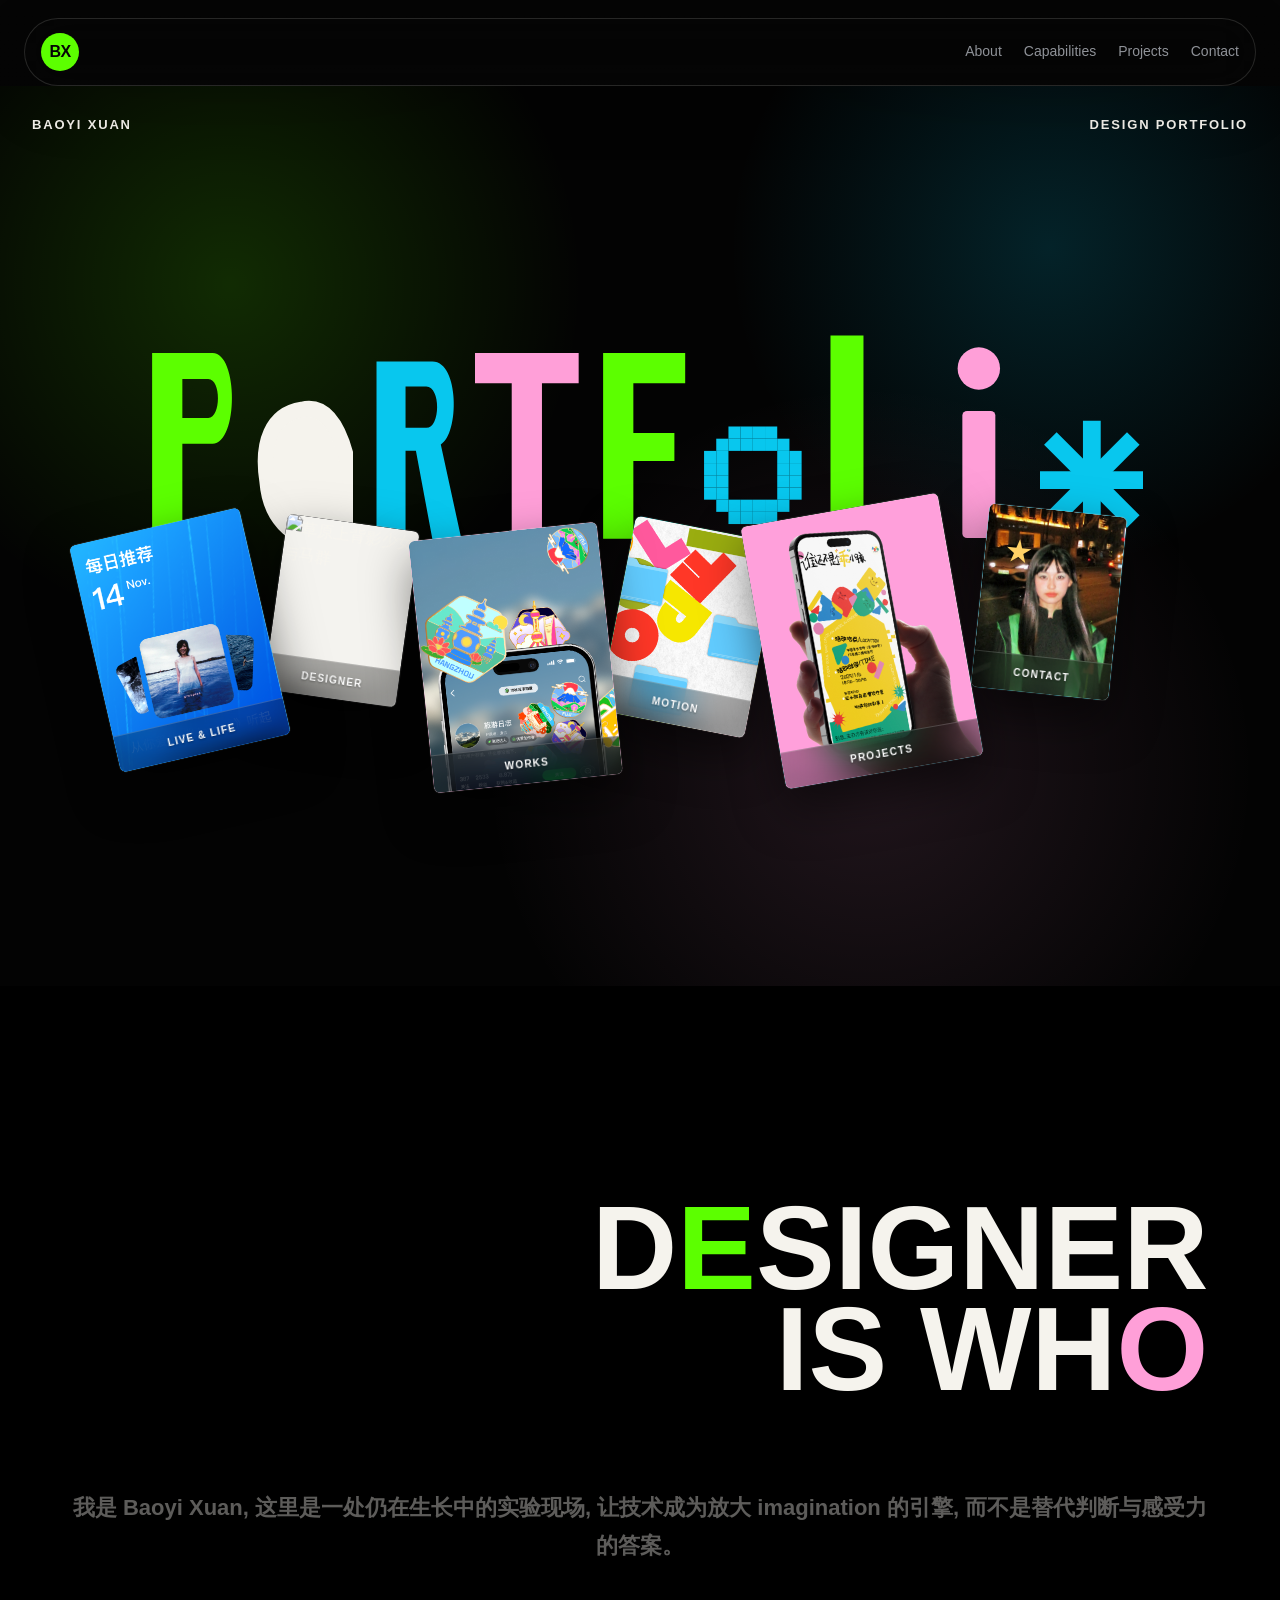
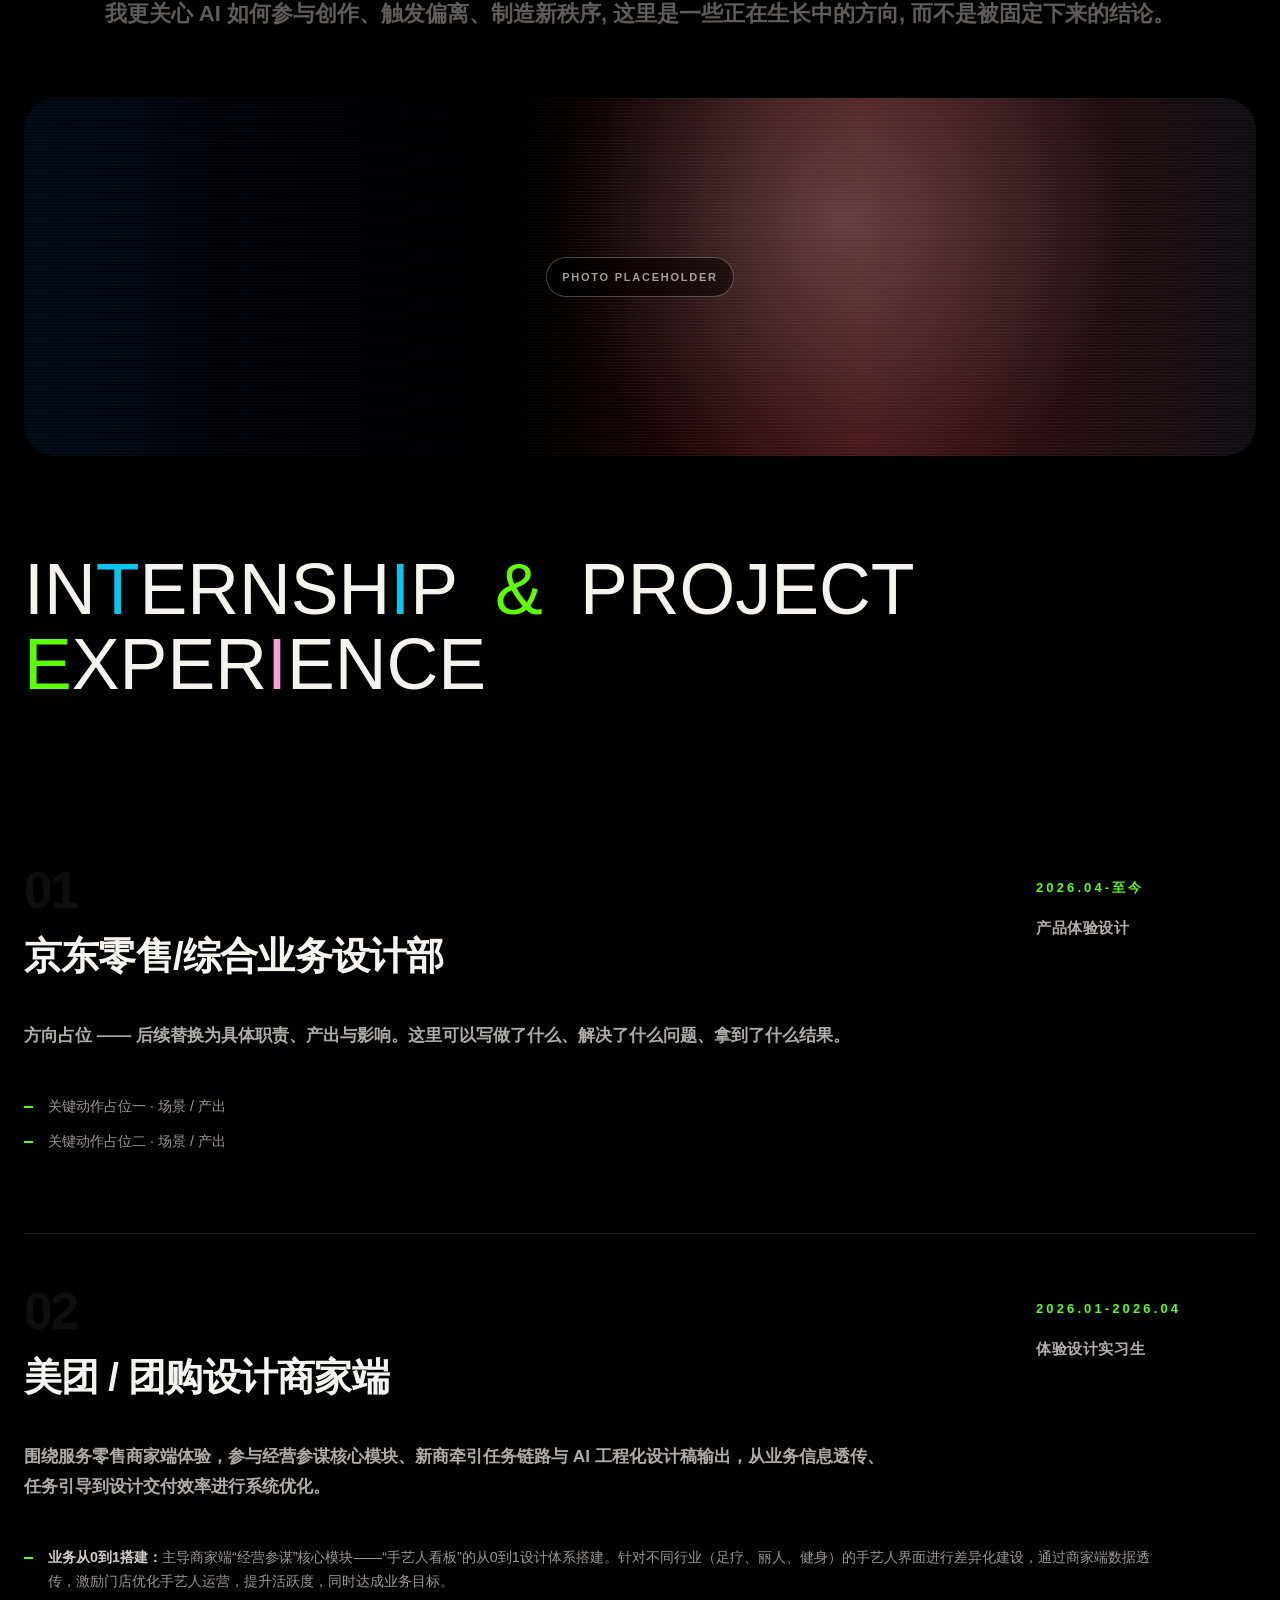
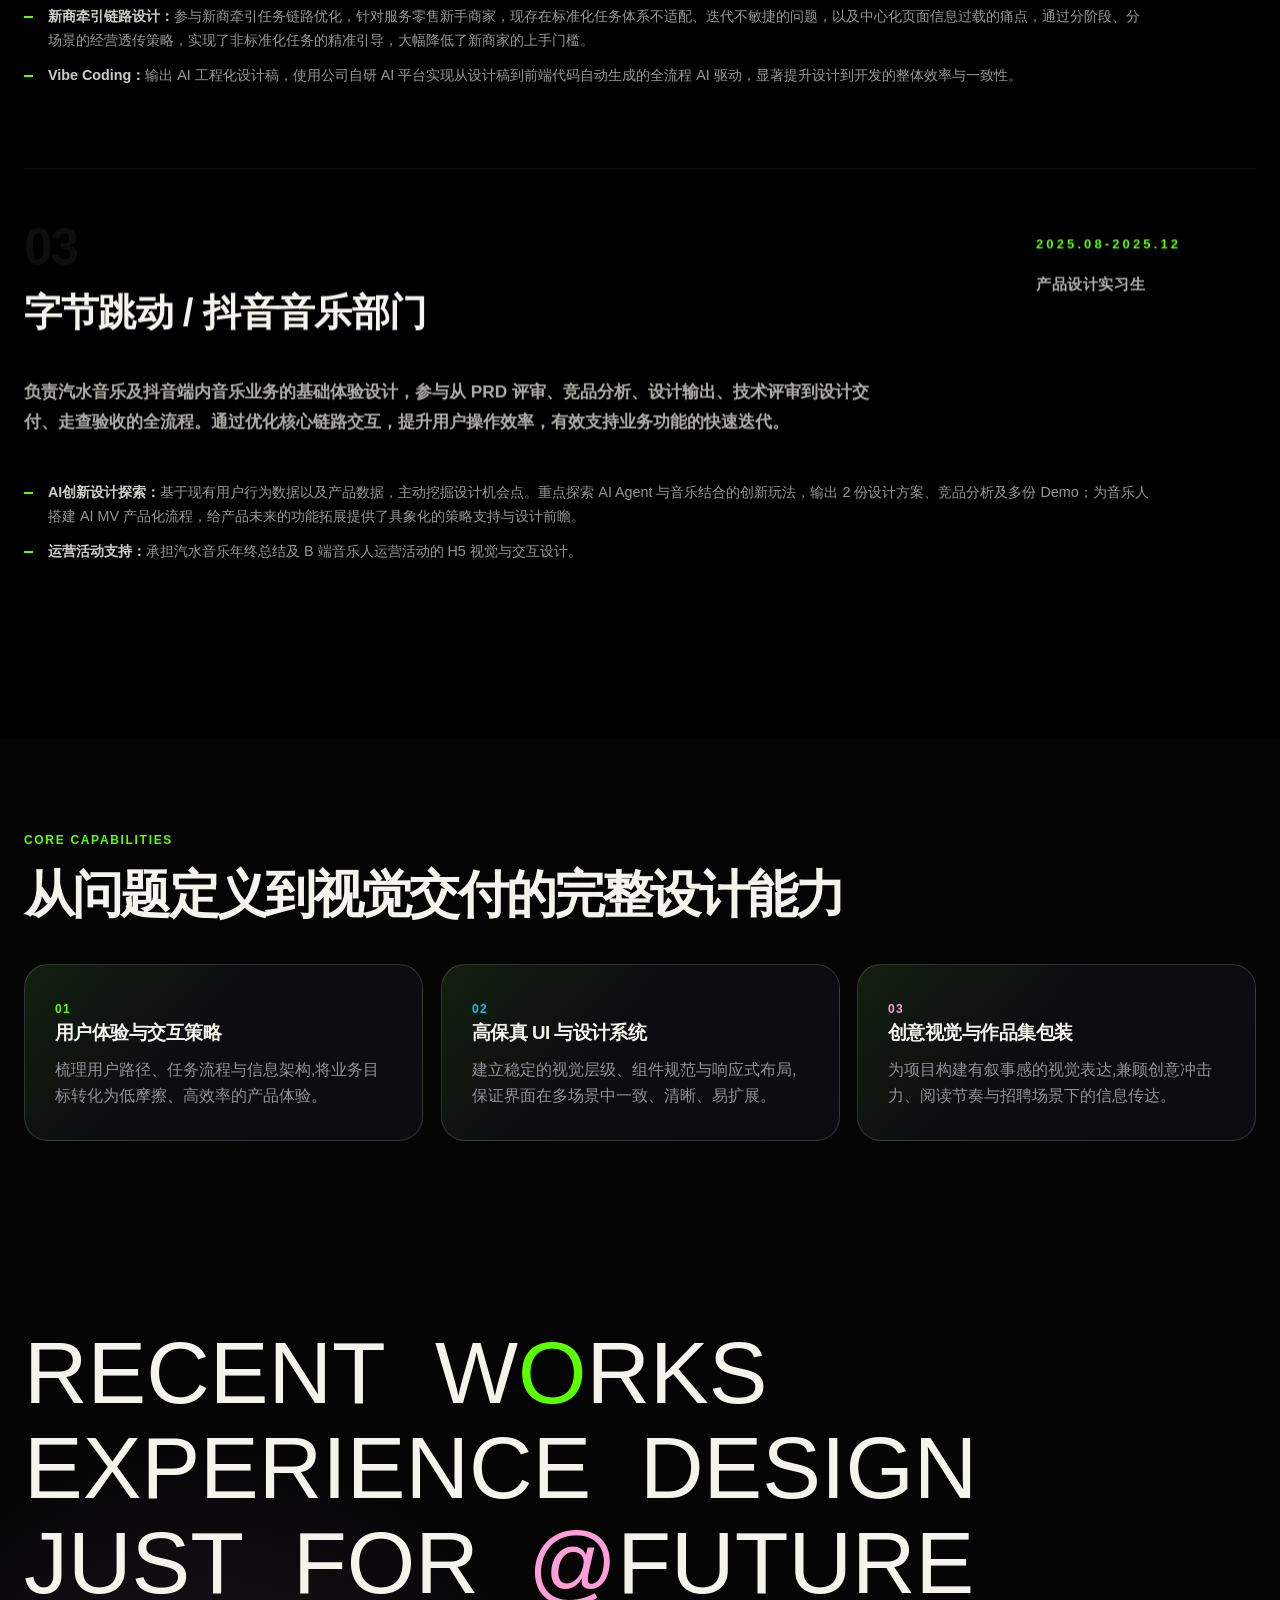
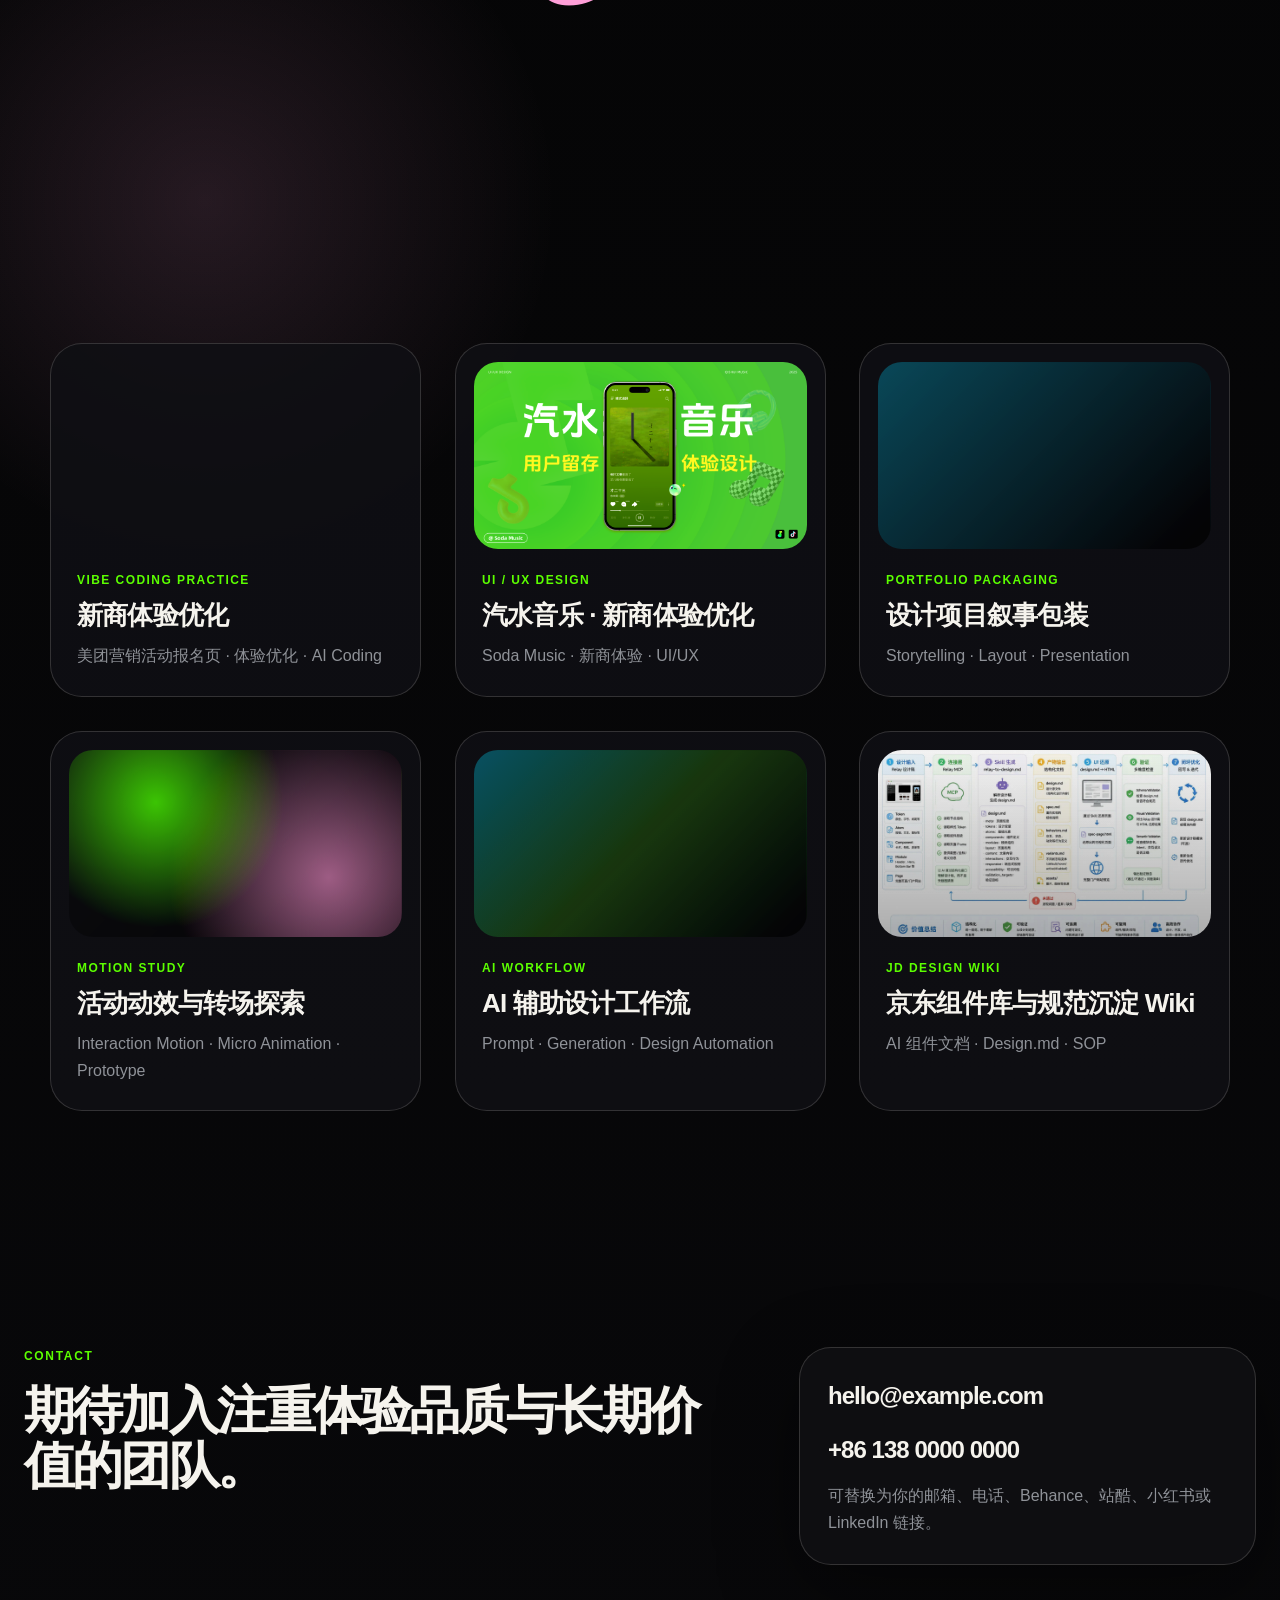
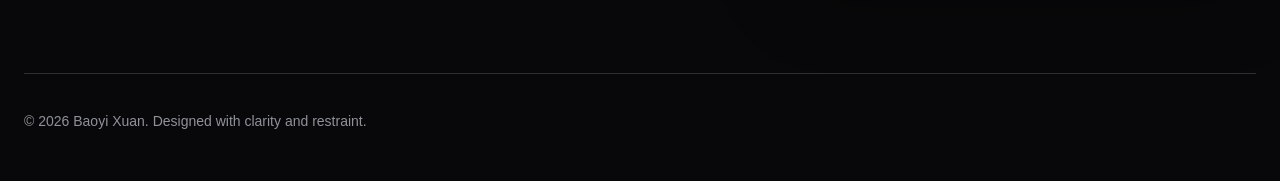
==== index.html @ bef598ca "first commit" ====
<!DOCTYPE html>
<html lang="zh-CN">
<head>
  <meta charset="UTF-8" />
  <meta name="viewport" content="width=device-width, initial-scale=1.0" />
  <meta name="description" content="UIUX 体验设计师个人作品集网站,展示个人介绍、核心能力、精选项目、设计流程与联系方式。" />
  <title>UIUX Experience Designer Portfolio</title>
  <link rel="preconnect" href="https://fonts.alicdn.com" />
  <link rel="stylesheet" href="styles.css" />
</head>
<body>
  <header class="site-header">
    <a class="brand" href="index.html" aria-label="返回首页">
      <span class="brand-mark">BX</span>
    </a>
    <nav class="site-nav" aria-label="主导航">
      <a href="#about">About</a>
      <a href="#capabilities">Capabilities</a>
      <a href="#projects">Projects</a>
      <a href="#contact">Contact</a>
    </nav>
  </header>

  <main>
    <section class="cover" aria-label="作品集封面">
      <div class="cover-inner">
        <div class="cover-top">
          <p class="cover-corner">BAOYI XUAN</p>
          <p class="cover-corner">DESIGN PORTFOLIO</p>
        </div>

        <h1 class="cover-title" aria-label="Portfolio">
          <span class="letter" style="--d:0.05s">
            <span class="letter-inner">
              <svg viewBox="0 0 96 200" class="letter-svg" aria-hidden="true">
                <path fill-rule="evenodd" fill="#171717"
                      d="M14,14 H70 C94,14 94,98 70,98 H42 V186 H14 Z M42,38 V74 H66 C78,74 78,38 66,38 Z"/>
              </svg>
            </span>
          </span>

          <span class="letter letter-hand" style="--d:0.14s">
            <span class="letter-inner">
              <svg viewBox="0 0 132 200" class="letter-svg" aria-hidden="true">
                <path d="M66,16 C28,22 14,58 22,108 C26,158 62,190 100,178 C132,168 132,116 122,74 C110,30 92,10 66,16 Z"
                      stroke="#171717" stroke-width="20" fill="none"
                      stroke-linejoin="round" stroke-linecap="round"/>
              </svg>
            </span>
          </span>

          <span class="letter" style="--d:0.23s">
            <span class="letter-inner">
              <svg viewBox="0 0 100 200" class="letter-svg" aria-hidden="true">
                <path fill-rule="evenodd" fill="#171717"
                      d="M14,14 H68 C94,14 94,84 76,94 L96,186 H68 L52,100 H42 V186 H14 Z M42,38 V78 H62 C76,78 76,38 62,38 Z"/>
              </svg>
            </span>
          </span>

          <span class="letter" style="--d:0.32s">
            <span class="letter-inner">
              <svg viewBox="0 0 96 200" class="letter-svg" aria-hidden="true">
                <path fill="#171717" d="M0,14 H96 V42 H62 V186 H34 V42 H0 Z"/>
              </svg>
            </span>
          </span>

          <span class="letter" style="--d:0.41s">
            <span class="letter-inner">
              <svg viewBox="0 0 96 200" class="letter-svg" aria-hidden="true">
                <path fill="#171717"
                      d="M14,14 H90 V42 H42 V88 H80 V114 H42 V186 H14 Z"/>
              </svg>
            </span>
          </span>

          <span class="letter letter-pixel" style="--d:0.5s">
            <span class="letter-inner">
              <svg viewBox="-4 -4 136 208" class="letter-svg" aria-hidden="true">
                <g fill="#171717">
                  <rect x="32" y="36"  width="16" height="16"/><rect x="48" y="36"  width="16" height="16"/><rect x="64" y="36"  width="16" height="16"/><rect x="80" y="36"  width="16" height="16"/>
                  <rect x="16" y="52"  width="16" height="16"/><rect x="32" y="52"  width="16" height="16"/><rect x="48" y="52"  width="16" height="16"/><rect x="64" y="52"  width="16" height="16"/><rect x="80" y="52"  width="16" height="16"/><rect x="96" y="52"  width="16" height="16"/>
                  <rect x="0"  y="68"  width="16" height="16"/><rect x="16" y="68"  width="16" height="16"/><rect x="96" y="68"  width="16" height="16"/><rect x="112" y="68"  width="16" height="16"/>
                  <rect x="0"  y="84"  width="16" height="16"/><rect x="16" y="84"  width="16" height="16"/><rect x="96" y="84"  width="16" height="16"/><rect x="112" y="84"  width="16" height="16"/>
                  <rect x="0"  y="100" width="16" height="16"/><rect x="16" y="100" width="16" height="16"/><rect x="96" y="100" width="16" height="16"/><rect x="112" y="100" width="16" height="16"/>
                  <rect x="0"  y="116" width="16" height="16"/><rect x="16" y="116" width="16" height="16"/><rect x="96" y="116" width="16" height="16"/><rect x="112" y="116" width="16" height="16"/>
                  <rect x="16" y="132" width="16" height="16"/><rect x="32" y="132" width="16" height="16"/><rect x="48" y="132" width="16" height="16"/><rect x="64" y="132" width="16" height="16"/><rect x="80" y="132" width="16" height="16"/><rect x="96" y="132" width="16" height="16"/>
                  <rect x="32" y="148" width="16" height="16"/><rect x="48" y="148" width="16" height="16"/><rect x="64" y="148" width="16" height="16"/><rect x="80" y="148" width="16" height="16"/>
                </g>
              </svg>
            </span>
          </span>

          <span class="letter" style="--d:0.59s">
            <span class="letter-inner">
              <svg viewBox="0 0 88 200" class="letter-svg" aria-hidden="true">
                <path fill="#171717" d="M14,14 H42 V158 H88 V186 H14 Z"/>
              </svg>
            </span>
          </span>

          <span class="letter letter-i" style="--d:0.68s">
            <span class="letter-inner">
              <svg viewBox="0 0 88 200" class="letter-svg" aria-hidden="true">
                <g fill="#171717">
                  <circle cx="44" cy="42" r="18"/>
                  <rect x="30" y="78" width="28" height="108" rx="4"/>
                </g>
              </svg>
            </span>
          </span>

          <span class="letter letter-star" style="--d:0.77s">
            <span class="letter-inner">
              <svg viewBox="0 0 140 200" class="letter-svg" aria-hidden="true">
                <g stroke="#171717" stroke-width="24" stroke-linecap="butt" class="star-arms">
                  <line x1="70" y1="20" x2="70" y2="180"/>
                  <line x1="0"  y1="100" x2="140" y2="100"/>
                  <line x1="14" y1="44"  x2="126" y2="156"/>
                  <line x1="14" y1="156" x2="126" y2="44"/>
                </g>
              </svg>
            </span>
          </span>
        </h1>

        <div class="cover-cards" aria-label="项目预览,点击进入项目详情">
          <a class="cc cc-1" href="#" aria-label="项目 01 · 智能工作台体验重构">
            <div class="cc-art cc-art-image">
              <img src="assets/cover-cards/poster-havana-blue.png" alt="Havana 每日推荐海报 蓝底 groupies">
            </div>
            <span class="cc-caption">Live &amp; Life</span>
          </a>

          <a class="cc cc-2" href="#about" aria-label="跳转到设计师简介">
            <div class="cc-art cc-art-image">
              <img src="assets/cover-cards/brand-grassland.png" alt="草原上背影少女与马群">
            </div>
            <span class="cc-caption">Designer</span>
          </a>

          <a class="cc cc-3" href="#projects" aria-label="跳转到最近项目">
            <div class="cc-art cc-art-image">
              <img src="assets/cover-cards/editorial-travel.png" alt="旅游日志城市勋章合集">
            </div>
            <span class="cc-caption">Works</span>
          </a>

          <a class="cc cc-4" href="#" aria-label="项目 04 · 动态设计">
            <div class="cc-art cc-art-image">
              <img src="assets/cover-cards/motion-folders-new.png" alt="彩色字母与蓝色文件夹拼贴">
            </div>
            <span class="cc-caption">Motion</span>
          </a>

          <a class="cc cc-5" href="#projects" aria-label="跳转到最近项目">
            <div class="cc-art cc-art-image">
              <img src="assets/cover-cards/adhd-phone-blue.png" alt="蓝底手持手机 ADHD 活动海报">
            </div>
            <span class="cc-caption">Projects</span>
          </a>

          <a class="cc cc-6" href="#contact" aria-label="跳转到联系方式">
            <div class="cc-art cc-art-image">
              <img src="assets/cover-cards/designer.png" alt="Designer 插画">
              <span class="cc-star" aria-hidden="true">★</span>
            </div>
            <span class="cc-caption">Contact</span>
          </a>
        </div>

        <a class="cover-scroll" href="#about" aria-label="向下浏览">
          <span>SCROLL</span>
          <span class="cover-scroll-line" aria-hidden="true"></span>
        </a>
      </div>
    </section>

    <section class="about-words" id="about" aria-label="自我介绍">
      <div class="about-words-inner">
        <h1 class="about-wordmark" aria-label="Designer Words">
          <span class="word">D<span class="accent-letter accent-green">E</span>SIGNER</span>
          <span class="word">IS WH<span class="accent-letter accent-pink">O</span></span>
        </h1>
        <div class="about-intro">
          <p>我是 Baoyi Xuan, 这里是一处仍在生长中的实验现场, 让技术成为放大 imagination 的引擎, 而不是替代判断与感受力的答案。</p>
          <p>我更关心 AI 如何参与创作、触发偏离、制造新秩序, 这里是一些正在生长中的方向, 而不是被固定下来的结论。</p>
        </div>
      </div>

      <!-- 图片:从底部大画面 sticky 上移到画面顶部窄条,揭示下方经历 -->
      <div class="about-hero-wrap">
        <div class="about-hero-sticky">
          <div class="about-photo-placeholder" role="img" aria-label="底部个人图片占位,后续可替换为自己的图片">
            <span>PHOTO PLACEHOLDER</span>
          </div>
        </div>

        <div class="about-experience">
          <header class="about-experience-heading">
            <h2 aria-label="Internship and project experience">
              <span class="line">
                <span class="word">IN<span class="accent-blue">T</span>ERNSH<span class="accent-blue">I</span>P</span>
                <span class="word accent-green">&amp;</span>
                <span class="word">PROJECT</span>
              </span>
              <span class="line">
                <span class="word"><span class="accent-green">E</span>XPER<span class="accent-pink">I</span>ENCE</span>
              </span>
            </h2>
          </header>

          <ol class="about-timeline">
            <li class="tl-item" style="--i:0">
              <div class="tl-index" aria-hidden="true">01</div>
              <div class="tl-meta">
                <span class="tl-time">2026.04-至今</span>
                <span class="tl-role">产品体验设计</span>
              </div>
              <h3 class="tl-org">京东零售/综合业务设计部</h3>
              <p class="tl-body">方向占位 —— 后续替换为具体职责、产出与影响。这里可以写做了什么、解决了什么问题、拿到了什么结果。</p>
              <ul class="tl-highlights">
                <li>关键动作占位一 · 场景 / 产出</li>
                <li>关键动作占位二 · 场景 / 产出</li>
              </ul>
            </li>
            <li class="tl-item" style="--i:1">
              <div class="tl-index" aria-hidden="true">02</div>
              <div class="tl-meta">
                <span class="tl-time">2026.01-2026.04</span>
                <span class="tl-role">体验设计实习生</span>
              </div>
              <h3 class="tl-org">美团 / 团购设计商家端</h3>
              <p class="tl-body">围绕服务零售商家端体验，参与经营参谋核心模块、新商牵引任务链路与 AI 工程化设计稿输出，从业务信息透传、任务引导到设计交付效率进行系统优化。</p>
              <ul class="tl-highlights">
                <li><strong>业务从0到1搭建：</strong><span>主导商家端“经营参谋”核心模块——“手艺人看板”的从0到1设计体系搭建。针对不同行业（足疗、丽人、健身）的手艺人界面进行差异化建设，通过商家端数据透传，激励门店优化手艺人运营，提升活跃度，同时达成业务目标。</span></li>
                <li><strong>新商牵引链路设计：</strong><span>参与新商牵引任务链路优化，针对服务零售新手商家，现存在标准化任务体系不适配、迭代不敏捷的问题，以及中心化页面信息过载的痛点，通过分阶段、分场景的经营透传策略，实现了非标准化任务的精准引导，大幅降低了新商家的上手门槛。</span></li>
                <li><strong>Vibe Coding：</strong><span>输出 AI 工程化设计稿，使用公司自研 AI 平台实现从设计稿到前端代码自动生成的全流程 AI 驱动，显著提升设计到开发的整体效率与一致性。</span></li>
              </ul>
            </li>
            <li class="tl-item" style="--i:2">
              <div class="tl-index" aria-hidden="true">03</div>
              <div class="tl-meta">
                <span class="tl-time">2025.08-2025.12</span>
                <span class="tl-role">产品设计实习生</span>
              </div>
              <h3 class="tl-org">字节跳动 / 抖音音乐部门</h3>
              <p class="tl-body">负责汽水音乐及抖音端内音乐业务的基础体验设计，参与从 PRD 评审、竞品分析、设计输出、技术评审到设计交付、走查验收的全流程。通过优化核心链路交互，提升用户操作效率，有效支持业务功能的快速迭代。</p>
              <ul class="tl-highlights">
                <li><strong>AI创新设计探索：</strong><span>基于现有用户行为数据以及产品数据，主动挖掘设计机会点。重点探索 AI Agent 与音乐结合的创新玩法，输出 2 份设计方案、竞品分析及多份 Demo；为音乐人搭建 AI MV 产品化流程，给产品未来的功能拓展提供了具象化的策略支持与设计前瞻。</span></li>
                <li><strong>运营活动支持：</strong><span>承担汽水音乐年终总结及 B 端音乐人运营活动的 H5 视觉与交互设计。</span></li>
              </ul>
            </li>
          </ol>
        </div>
      </div>
    </section>

    <section class="section" id="capabilities">
      <div class="section-heading">
        <p class="eyebrow">Core Capabilities</p>
        <h2>从问题定义到视觉交付的完整设计能力</h2>
      </div>
      <div class="capability-grid">
        <article class="capability-card">
          <span>01</span>
          <h3>用户体验与交互策略</h3>
          <p>梳理用户路径、任务流程与信息架构,将业务目标转化为低摩擦、高效率的产品体验。</p>
        </article>
        <article class="capability-card">
          <span>02</span>
          <h3>高保真 UI 与设计系统</h3>
          <p>建立稳定的视觉层级、组件规范与响应式布局,保证界面在多场景中一致、清晰、易扩展。</p>
        </article>
        <article class="capability-card">
          <span>03</span>
          <h3>创意视觉与作品集包装</h3>
          <p>为项目构建有叙事感的视觉表达,兼顾创意冲击力、阅读节奏与招聘场景下的信息传达。</p>
        </article>
      </div>
    </section>

    <section class="section" id="projects">
      <div class="works-heading">
        <h2 aria-label="Recent works experience design just for future">
          <span class="line">
            <span class="word">RECENT</span>
            <span class="word">W<span class="accent-green">O</span>RKS</span>
          </span>
          <span class="line">
            <span class="word">EXPERIENCE</span>
            <span class="word">DESIGN</span>
          </span>
          <span class="line">
            <span class="word">JUST</span>
            <span class="word">FOR</span>
            <span class="word"><span class="accent-pink">@</span>FUTURE</span>
          </span>
        </h2>
      </div>
      <div class="project-gallery">
        <div class="project-grid" aria-label="Recent works gallery">
        <a class="project-card" id="work-meituan" href="project.html" style="--i:0">
          <div class="project-visual visual-meituan" aria-label="美团团购商家端实习产出封面"></div>
          <div class="project-info">
            <p>Vibe Coding Practice</p>
            <h3>新商体验优化</h3>
            <span>美团营销活动报名页 · 体验优化 · AI Coding</span>
          </div>
        </a>
        <a class="project-card" id="work-qishui" href="project-qishui.html" style="--i:1">
          <div class="project-visual visual-qishui" aria-label="汽水音乐 新商体验优化封面"></div>
          <div class="project-info">
            <p>UI / UX Design</p>
            <h3>汽水音乐 · 新商体验优化</h3>
            <span>Soda Music · 新商体验 · UI/UX</span>
          </div>
        </a>
        <a class="project-card" id="work-packaging" href="project.html" style="--i:2">
          <div class="project-visual visual-packaging"></div>
          <div class="project-info">
            <p>Portfolio Packaging</p>
            <h3>设计项目叙事包装</h3>
            <span>Storytelling · Layout · Presentation</span>
          </div>
        </a>
        <a class="project-card" id="work-motion" href="project.html" style="--i:3">
          <div class="project-visual visual-motion"></div>
          <div class="project-info">
            <p>Motion Study</p>
            <h3>活动动效与转场探索</h3>
            <span>Interaction Motion · Micro Animation · Prototype</span>
          </div>
        </a>
        <a class="project-card" id="work-ai" href="project.html" style="--i:4">
          <div class="project-visual visual-ai"></div>
          <div class="project-info">
            <p>AI Workflow</p>
            <h3>AI 辅助设计工作流</h3>
            <span>Prompt · Generation · Design Automation</span>
          </div>
        </a>
        <a class="project-card" id="work-system" href="project-jd-wiki.html" style="--i:5">
          <div class="project-visual visual-system"></div>
          <div class="project-info">
            <p>JD Design Wiki</p>
            <h3>京东组件库与规范沉淀 Wiki</h3>
            <span>AI 组件文档 · Design.md · SOP</span>
          </div>
        </a>
        </div>
      </div>
    </section>

    <section class="contact section-grid" id="contact">
      <div>
        <p class="eyebrow">Contact</p>
        <h2>期待加入注重体验品质与长期价值的团队。</h2>
      </div>
      <div class="contact-card">
        <a href="mailto:hello@example.com">hello@example.com</a>
        <a href="tel:+8613800000000">+86 138 0000 0000</a>
        <p>可替换为你的邮箱、电话、Behance、站酷、小红书或 LinkedIn 链接。</p>
      </div>
    </section>
  </main>

  <footer class="site-footer">
    <p>© 2026 Baoyi Xuan. Designed with clarity and restraint.</p>
  </footer>

  <script>
    (() => {
      if (window.matchMedia('(prefers-reduced-motion: reduce)').matches) return;

      const targets = document.querySelectorAll(
        '#about, #capabilities, #projects, #contact, .about-wordmark, .about-intro, .about-photo-placeholder, .about-experience-heading, .about-timeline li, .works-heading, .capability-card, .project-card, .contact-card, .section-heading'
      );
      targets.forEach((el, i) => {
        el.classList.add('reveal');
        // stagger siblings inside a group
        if (el.classList.contains('capability-card') || el.classList.contains('project-card')) {
          el.style.setProperty('--reveal-delay', `${(Number(el.style.getPropertyValue('--i')) || i % 3) * 90}ms`);
        }
      });

      const io = new IntersectionObserver((entries) => {
        entries.forEach((entry) => {
          if (entry.isIntersecting) {
            entry.target.classList.add('in-view');
            entry.target.classList.remove('out-view');
          } else {
            entry.target.classList.remove('in-view');
            // only apply "out" when scrolled past the top edge (leaving upward)
            if (entry.boundingClientRect.top < 0) {
              entry.target.classList.add('out-view');
            } else {
              entry.target.classList.remove('out-view');
            }
          }
        });
      }, { threshold: 0.12, rootMargin: '0px 0px -8% 0px' });

      targets.forEach((el) => io.observe(el));
    })();
  </script>
</body>
</html>
---- styles.css ----
@font-face {
  font-family: "Alibaba PuHuiTi";
  src: local("Alibaba PuHuiTi"), local("AlibabaPuHuiTi"), local("Alibaba PuHuiTi 3.0");
  font-display: swap;
}

:root {
  --bg: #030303;
  --surface: #101014;
  --surface-soft: #18191d;
  --ink: #f5f3ed;
  --muted: #8f9298;
  --line: rgba(245, 243, 237, 0.16);
  --accent: #5cff00;
  --accent-blue: #08c7ee;
  --accent-pink: #ff9fd8;
  --accent-soft: rgba(92, 255, 0, 0.16);
  --radius-xl: 32px;
  --radius-lg: 24px;
  --radius-md: 18px;
  --shadow: 0 24px 80px rgba(0, 0, 0, 0.42);
  --max: 1350px;
}

* { box-sizing: border-box; }

html { scroll-behavior: smooth; }

body {
  margin: 0;
  font-family: "Alibaba PuHuiTi", "Alibaba PuHuiTi 3.0", "PingFang SC", "Microsoft YaHei", Arial, sans-serif;
  color: var(--ink);
  background:
    radial-gradient(circle at 10% 10%, rgba(92, 255, 0, 0.18), transparent 24rem),
    radial-gradient(circle at 92% 28%, rgba(8, 199, 238, 0.18), transparent 22rem),
    radial-gradient(circle at 16% 76%, rgba(255, 159, 216, 0.13), transparent 22rem),
    linear-gradient(180deg, #050505 0%, var(--bg) 48%, #08080a 100%);
  line-height: 1.65;
}

body::selection { color: #050505; background: var(--accent); }

body.project-meituan {
  --accent: #ffcc00;
  --accent-soft: rgba(255, 204, 0, 0.18);
  background:
    radial-gradient(circle at 10% 10%, rgba(255, 204, 0, 0.18), transparent 24rem),
    radial-gradient(circle at 92% 28%, rgba(8, 199, 238, 0.18), transparent 22rem),
    radial-gradient(circle at 16% 76%, rgba(255, 159, 216, 0.13), transparent 22rem),
    linear-gradient(180deg, #050505 0%, var(--bg) 48%, #08080a 100%);
}

body.project-meituan .brand-mark {
  background: #ffcc00;
  color: #111;
}

body.project-meituan .site-nav a:hover,
body.project-meituan .eyebrow,
body.project-meituan .project-info p {
  color: #ffcc00;
}

body.project-meituan .button.primary {
  background: #ffcc00;
  color: #111;
  box-shadow: 0 16px 36px rgba(255, 204, 0, 0.18);
}

body.project-meituan .placeholder-image::after {
  border-color: rgba(255, 204, 0, 0.34);
}

body.project-meituan .placeholder-image span {
  background: #ffcc00;
  color: #111;
}

body.project-qishui {
  --accent: #1ed760;
  --accent-soft: rgba(30, 215, 96, 0.18);
  background:
    radial-gradient(circle at 12% 12%, rgba(30, 215, 96, 0.24), transparent 26rem),
    radial-gradient(circle at 88% 22%, rgba(92, 255, 0, 0.14), transparent 22rem),
    radial-gradient(circle at 20% 78%, rgba(8, 199, 238, 0.1), transparent 22rem),
    linear-gradient(180deg, #050505 0%, #06110a 48%, #050805 100%);
}

body.project-qishui .brand-mark {
  background: #1ed760;
  color: #06110a;
}

body.project-qishui .site-nav a:hover,
body.project-qishui .eyebrow,
body.project-qishui .project-info p {
  color: #1ed760;
}

body.project-qishui .button.primary {
  background: #1ed760;
  color: #06110a;
  box-shadow: 0 16px 36px rgba(30, 215, 96, 0.28);
}

body.project-qishui .placeholder-image::after {
  border-color: rgba(30, 215, 96, 0.34);
}

body.project-qishui .placeholder-image span {
  background: #1ed760;
  color: #06110a;
}

a { color: inherit; text-decoration: none; }

.site-header {
  position: sticky;
  top: 0;
  z-index: 10;
  width: min(var(--max), calc(100% - 48px));
  margin: 18px auto 0;
  padding: 14px 16px;
  display: flex;
  align-items: center;
  justify-content: space-between;
  gap: 24px;
  flex-wrap: nowrap;
  border: 1px solid rgba(245, 243, 237, 0.14);
  border-radius: 999px;
  background: rgba(9, 9, 10, 0.18);
  backdrop-filter: blur(24px) saturate(1.28);
  -webkit-backdrop-filter: blur(24px) saturate(1.28);
  box-shadow: 0 18px 58px rgba(0, 0, 0, 0.18);
}

.brand, .site-nav, .hero-actions, .section-heading.split, .next-project { display: flex; align-items: center; }

.brand { gap: 12px; flex: 0 0 auto; font-weight: 700; }

.brand-mark {
  width: 38px;
  height: 38px;
  display: grid;
  place-items: center;
  color: #050505;
  border-radius: 50%;
  background: var(--accent);
  letter-spacing: -0.04em;
}

.site-nav {
  min-width: 0;
  gap: clamp(14px, 2.4vw, 22px);
  color: var(--muted);
  font-size: 14px;
  white-space: nowrap;
  overflow-x: auto;
  scrollbar-width: none;
}
.site-nav::-webkit-scrollbar { display: none; }
.site-nav a { flex: 0 0 auto; }
.site-nav a { transition: color 180ms ease; }
.site-nav a:hover { color: var(--accent); }

main { overflow: hidden; }

.section, .section-grid {
  width: min(var(--max), calc(100% - 48px));
  margin: 0 auto;
}

.section { padding: 92px 0; }

.section-grid {
  padding: 108px 0;
  display: grid;
  grid-template-columns: minmax(0, 1.08fr) minmax(320px, 0.72fr);
  gap: clamp(40px, 7vw, 96px);
  align-items: center;
}

.eyebrow {
  margin: 0 0 16px;
  color: var(--accent);
  font-size: 12px;
  font-weight: 700;
  letter-spacing: 0.14em;
  text-transform: uppercase;
}

h1, h2, h3, p { margin-top: 0; }

h1 {
  max-width: 850px;
  margin-bottom: 28px;
  font-size: clamp(44px, 7vw, 88px);
  line-height: 0.98;
  letter-spacing: -0.075em;
}

h2 {
  margin-bottom: 0;
  font-size: clamp(30px, 4vw, 54px);
  line-height: 1.08;
  letter-spacing: -0.055em;
}

h3 { margin-bottom: 12px; line-height: 1.25; letter-spacing: -0.03em; }

.hero-text, .case-content p {
  max-width: 680px;
  color: var(--muted);
  font-size: clamp(16px, 1.6vw, 19px);
}

.about-words {
  position: relative;
  min-height: 100vh;
  padding: 128px 0 0;
  display: flex;
  flex-direction: column;
  justify-content: flex-end;
  color: #f5f3ed;
  background: #000;
  overflow: hidden;
}

.about-words-inner {
  width: min(1800px, 100%);
  min-height: 560px;
  margin: 0 auto;
  padding: 0 72px;
  position: relative;
  display: grid;
  grid-template-rows: auto auto;
  align-content: end;
  row-gap: 88px;
}

.about-wordmark {
  justify-self: end;
  max-width: none;
  margin: 0;
  color: #f5f3ed;
  font-family: Impact, "Arial Black", "Alibaba PuHuiTi", Arial, sans-serif;
  font-size: 118px;
  font-weight: 900;
  line-height: 0.86;
  letter-spacing: 0;
  text-align: right;
  text-transform: uppercase;
  white-space: nowrap;
}

.about-wordmark .word {
  display: block;
  transform-origin: right center;
  transition: transform 640ms cubic-bezier(0.22, 1, 0.36, 1);
  will-change: transform;
}

.about-wordmark .word:nth-child(1) { --tx: -22px; --ty: -8px; --rot: -3deg; }
.about-wordmark .word:nth-child(2) { --tx:  18px; --ty:  6px; --rot:  4deg; }

.about-wordmark:is(:hover, :focus-within) .word {
  transform: translate(var(--tx, 0), var(--ty, 0)) rotate(var(--rot, 0));
}

.about-wordmark .accent-letter {
  display: inline-block;
  transform-origin: center 58%;
  transition: transform 520ms cubic-bezier(0.22, 1, 0.36, 1), text-shadow 420ms ease;
}

.about-wordmark .accent-green { color: var(--accent); }
.about-wordmark .accent-blue { color: var(--accent-blue); }
.about-wordmark .accent-pink { color: var(--accent-pink); }

.about-wordmark:is(:hover, :focus-within) .accent-letter {
  transform: translateY(-6px) scale(1.14) rotate(4deg);
}

.about-wordmark:is(:hover, :focus-within) .accent-green {
  text-shadow: 0 0 34px rgba(92, 255, 0, 0.5);
}

.about-wordmark:is(:hover, :focus-within) .accent-blue {
  text-shadow: 0 0 34px rgba(8, 199, 238, 0.5);
}

.about-wordmark:is(:hover, :focus-within) .accent-pink {
  text-shadow: 0 0 34px rgba(255, 159, 216, 0.5);
}

.about-intro {
  width: min(1600px, 100%);
  margin: 0 auto 42px;
  display: grid;
  gap: 30px;
  color: rgba(245, 243, 237, 0.38);
  font-size: 22px;
  font-weight: 700;
  line-height: 1.72;
  text-align: center;
}

.about-intro p {
  margin: 0;
}

@media (min-width: 1680px) {
  .about-intro p {
    white-space: nowrap;
  }
}

.about-photo-placeholder {
  width: 100%;
  min-height: clamp(300px, 34vw, 520px);
  display: grid;
  place-items: center;
  position: relative;
  overflow: hidden;
  background:
    radial-gradient(circle at 66% 34%, rgba(245, 243, 237, 0.2), transparent 18rem),
    linear-gradient(90deg, rgba(3, 18, 30, 0.95) 0%, rgba(0, 0, 0, 0.94) 38%, rgba(110, 26, 36, 0.66) 68%, rgba(21, 21, 24, 0.98) 100%),
    url("https://images.unsplash.com/photo-1542744095-fcf48d80b0fd?auto=format&fit=crop&w=1800&q=80") center/cover;
  filter: saturate(0.82) contrast(1.08);
}

.about-photo-placeholder::before {
  content: "";
  position: absolute;
  inset: 0;
  background:
    linear-gradient(180deg, rgba(0, 0, 0, 0.1), transparent 26%),
    repeating-linear-gradient(0deg, rgba(255, 255, 255, 0.035), rgba(255, 255, 255, 0.035) 1px, transparent 1px, transparent 3px);
  mix-blend-mode: screen;
  pointer-events: none;
}

.about-photo-placeholder span {
  position: relative;
  padding: 10px 15px;
  border: 1px solid rgba(245, 243, 237, 0.28);
  color: rgba(245, 243, 237, 0.62);
  background: rgba(0, 0, 0, 0.42);
  border-radius: 999px;
  font-size: 11px;
  font-weight: 800;
  letter-spacing: 0.16em;
}

.hero-actions { gap: 12px; margin-top: 36px; flex-wrap: wrap; }

.button {
  min-height: 48px;
  padding: 12px 22px;
  display: inline-flex;
  align-items: center;
  justify-content: center;
  border-radius: 999px;
  font-size: 14px;
  font-weight: 700;
  transition: transform 180ms ease, box-shadow 180ms ease, background 180ms ease;
}

.button:hover { transform: translateY(-2px); }
.button.primary { color: #050505; background: var(--accent); box-shadow: 0 16px 36px rgba(92, 255, 0, 0.18); }
.button.secondary { border: 1px solid var(--line); background: rgba(245, 243, 237, 0.06); }

.hero-panel, .contact-card, .project-meta {
  padding: 28px;
  border: 1px solid var(--line);
  border-radius: var(--radius-xl);
  background: rgba(16, 16, 20, 0.82);
  box-shadow: var(--shadow);
}

.profile-card { display: flex; align-items: center; gap: 18px; padding-bottom: 28px; border-bottom: 1px solid var(--line); }

.profile-image {
  width: 84px;
  height: 84px;
  border-radius: 28px;
  background:
    linear-gradient(135deg, rgba(92,255,0,0.78), rgba(8,199,238,0.7), rgba(255,159,216,0.66)),
    url("https://images.unsplash.com/photo-1497366754035-f200968a6e72?auto=format&fit=crop&w=500&q=80") center/cover;
}

.profile-name { margin-bottom: 2px; font-size: 20px; font-weight: 800; letter-spacing: -0.03em; }
.profile-role { margin: 0; color: var(--muted); font-size: 14px; }

.quick-facts, .project-meta dl { margin: 0; }
.quick-facts div, .project-meta div { padding: 22px 0; border-bottom: 1px solid var(--line); }
.quick-facts div:last-child, .project-meta div:last-child { border-bottom: 0; padding-bottom: 0; }
dt { color: var(--muted); font-size: 12px; letter-spacing: 0.1em; text-transform: uppercase; }
dd { margin: 6px 0 0; font-weight: 700; }

.section-heading { max-width: 780px; margin-bottom: 42px; }
.section-heading h2 { text-wrap: balance; }
#capabilities .section-heading { max-width: none; }
#capabilities .section-heading h2 { white-space: nowrap; }
@media (max-width: 1200px) {
  #capabilities .section-heading h2 { white-space: normal; }
}
.section-heading.split { max-width: none; justify-content: space-between; gap: 24px; }
.text-link { color: var(--accent); font-weight: 700; }
.text-link:hover { color: var(--accent-blue); }

.works-heading {
  min-height: 430px;
  margin-bottom: 132px;
  display: flex;
  align-items: flex-start;
  justify-content: flex-start;
}

.works-heading h2 {
  margin: 0;
  color: var(--ink);
  font-family: "Helvetica Neue", Helvetica, "Alibaba PuHuiTi", Arial, sans-serif;
  font-size: 88px;
  font-weight: 500;
  line-height: 1.08;
  letter-spacing: 0;
  text-transform: uppercase;
  cursor: default;
}

.works-heading h2 > .line {
  display: block;
  white-space: nowrap;
}

.works-heading .word {
  display: inline-block;
  margin-right: 0.28em;
  transform-origin: center 60%;
  transition: transform 640ms cubic-bezier(0.22, 1, 0.36, 1);
  will-change: transform;
}

.works-heading .word:last-child { margin-right: 0; }

.works-heading .line:nth-child(1) .word:nth-child(1) { --tx: -18px; --ty: -10px; --rot: -4deg; }
.works-heading .line:nth-child(1) .word:nth-child(2) { --tx:  22px; --ty:  -6px; --rot:  3deg; }
.works-heading .line:nth-child(2) .word:nth-child(1) { --tx: -30px; --ty:   6px; --rot: -6deg; }
.works-heading .line:nth-child(2) .word:nth-child(2) { --tx:  18px; --ty:  -8px; --rot:  4deg; }
.works-heading .line:nth-child(3) .word:nth-child(1) { --tx:  12px; --ty:   4px; --rot: -3deg; }
.works-heading .line:nth-child(3) .word:nth-child(2) { --tx: -22px; --ty:  -6px; --rot:  5deg; }
.works-heading .line:nth-child(3) .word:nth-child(3) { --tx:  16px; --ty:   8px; --rot: -4deg; }

.works-heading:is(:hover, :focus-within) .word {
  transform: translate(var(--tx, 0), var(--ty, 0)) rotate(var(--rot, 0));
}

.works-heading .accent-green {
  display: inline-block;
  color: var(--accent);
  transform-origin: center 58%;
  transition: transform 520ms cubic-bezier(0.22, 1, 0.36, 1), text-shadow 420ms ease;
}

.works-heading .accent-pink {
  display: inline-block;
  color: var(--accent-pink);
  transform-origin: center;
  transition: transform 520ms cubic-bezier(0.22, 1, 0.36, 1), text-shadow 420ms ease;
}

.works-heading:is(:hover, :focus-within) .accent-green {
  transform: translateY(-4px) scale(1.12) rotate(3deg);
  text-shadow: 0 0 30px rgba(92, 255, 0, 0.5);
}

.works-heading:is(:hover, :focus-within) .accent-pink {
  transform: translateY(3px) scale(1.1) rotate(-6deg);
  text-shadow: 0 0 28px rgba(255, 159, 216, 0.46);
}

.capability-grid, .impact-grid {
  display: grid;
  gap: 18px;
}

.capability-grid { grid-template-columns: repeat(3, 1fr); }
.capability-card, .impact-grid article {
  padding: 30px;
  border: 1px solid var(--line);
  border-radius: var(--radius-lg);
  background:
    linear-gradient(135deg, rgba(92, 255, 0, 0.08), transparent 44%),
    rgba(16, 16, 20, 0.78);
}

.capability-card span { color: var(--accent); font-size: 12px; font-weight: 800; letter-spacing: 0.12em; text-transform: uppercase; }
.capability-card:nth-child(2) span { color: var(--accent-blue); }
.capability-card:nth-child(3) span { color: var(--accent-pink); }
.capability-card p { margin-bottom: 0; color: var(--muted); }

.project-gallery {
  position: relative;
  overflow: visible;
}
.project-grid {
  display: grid;
  grid-template-columns: repeat(3, minmax(0, 1fr));
  gap: 34px;
  padding: 56px 26px 36px;
  overflow: visible;
}
.project-card {
  position: relative;
  isolation: isolate;
  min-height: 0;
  padding: 18px;
  display: flex;
  flex-direction: column;
  border: 1px solid var(--line);
  border-radius: var(--radius-xl);
  background: rgba(16, 16, 20, 0.86);
  overflow: hidden;
  transform-origin: center;
  will-change: transform;
  transition: transform 360ms cubic-bezier(0.22, 1, 0.36, 1), box-shadow 360ms ease, border-color 360ms ease, background 360ms ease;
  animation: project-card-in 700ms cubic-bezier(0.22, 1, 0.36, 1) both;
  animation-delay: calc(var(--i, 0) * 70ms);
}
.project-card::before {
  content: "";
  position: absolute;
  inset: -1px;
  z-index: 2;
  pointer-events: none;
  background: linear-gradient(105deg, transparent 0 34%, rgba(92, 255, 0, 0.18) 44%, rgba(8, 199, 238, 0.2) 52%, rgba(255, 159, 216, 0.16) 60%, transparent 72% 100%);
  transform: translateX(-115%) skewX(-10deg);
  transition: transform 620ms cubic-bezier(0.22, 1, 0.36, 1);
  mix-blend-mode: screen;
}
.project-card:hover,
.project-card:focus-visible {
  z-index: 5;
  transform: translateY(-28px) scale(1.14);
  background: rgba(20, 22, 28, 0.94);
  box-shadow: 0 46px 132px rgba(0, 0, 0, 0.68), 0 0 72px rgba(92, 255, 0, 0.22);
  border-color: rgba(92, 255, 0, 0.58);
}
.project-card:hover::before,
.project-card:focus-visible::before {
  transform: translateX(115%) skewX(-10deg);
}
.project-card.large { min-height: 520px; }
.project-visual {
  flex: none;
  width: 100%;
  aspect-ratio: 16 / 9;
  min-height: 0;
  border-radius: 24px;
  background-size: cover;
  background-position: center;
  filter: saturate(1.08) contrast(1.08);
  transform-origin: center;
  transition: transform 520ms cubic-bezier(0.22, 1, 0.36, 1), filter 520ms ease;
}
.project-card:hover .project-visual,
.project-card:focus-visible .project-visual {
  transform: none;
  filter: saturate(1.22) contrast(1.12) brightness(1.06);
}
.visual-ux { background-image: linear-gradient(135deg, rgba(92,255,0,0.24), rgba(0,0,0,0.72)), url("https://images.unsplash.com/photo-1559028012-481c04fa702d?auto=format&fit=crop&w=1200&q=80"); }
.visual-meituan {
  overflow: hidden;
  background-image: url("assets/meituan/cover-new-business.png");
  background-size: cover;
  background-position: center;
}
.visual-meituan::before {
  content: none;
}
.visual-meituan::after {
  content: none;
}
.visual-meituan > * { position: relative; z-index: 1; }
.visual-meituan-topline {
  display: flex;
  justify-content: space-between;
  font-size: 9px;
  font-weight: 700;
  letter-spacing: 0.18em;
  text-transform: uppercase;
  color: rgba(255, 255, 255, 0.72);
}
.visual-meituan-brand {
  margin-top: 28px;
  display: flex;
  flex-direction: column;
  align-items: flex-start;
  gap: 12px;
}
.visual-meituan-logo {
  display: inline-grid;
  place-items: center;
  width: 34px;
  height: 34px;
  border-radius: 10px;
  background: #ffcc00;
  color: #ff2b28;
  font-size: 12px;
  font-weight: 900;
  letter-spacing: -0.04em;
  box-shadow: 0 8px 20px rgba(255, 204, 0, 0.35);
}
.visual-meituan-tag {
  display: inline-flex;
  padding: 7px 14px;
  border: 1px solid #fff;
  border-radius: 999px;
  color: #fff;
  font-size: 10px;
  font-weight: 700;
  letter-spacing: 0.02em;
  background: rgba(255, 255, 255, 0.06);
  backdrop-filter: blur(4px);
}
.visual-meituan-title {
  margin: 14px 0 0;
  display: flex;
  flex-direction: column;
  gap: 6px;
  color: #fff;
  font-family: "Alibaba PuHuiTi", "Helvetica Neue", Arial, sans-serif;
  font-size: clamp(24px, 2.4vw, 34px);
  font-weight: 900;
  line-height: 1.02;
  letter-spacing: -0.02em;
}
.visual-meituan-chips {
  position: absolute;
  inset: 0;
  pointer-events: none;
  z-index: 2;
}
.visual-meituan-chips .chip {
  position: absolute;
  padding: 7px 12px;
  border-radius: 999px;
  background: rgba(255, 255, 255, 0.86);
  color: #111;
  font-size: 10px;
  font-weight: 700;
  white-space: nowrap;
  box-shadow: 0 10px 22px rgba(0, 30, 90, 0.14);
}
.chip-a { top: 19%; right: 36%; opacity: 0.5; }
.chip-b { top: 30%; right: 4%; }
.chip-c { top: 49%; right: 4%; }
.chip-d { bottom: 14%; right: 18%; opacity: 0.85; }
.visual-meituan-phone {
  position: absolute;
  right: -1%;
  bottom: -28%;
  width: 36%;
  aspect-ratio: 476 / 1032;
  border-radius: 26px;
  background: url("assets/meituan/cover-phone.png") center/cover no-repeat;
  transform: rotate(-11deg);
  filter: drop-shadow(0 26px 40px rgba(0, 20, 60, 0.28));
  z-index: 1;
}
.project-visual { position: relative; }
.visual-qishui {
  background-image: url("assets/qishui-cover.png");
  background-size: cover;
  background-position: center;
}
.visual-packaging { background-image: linear-gradient(135deg, rgba(8,199,238,0.3), rgba(0,0,0,0.7)), url("https://images.unsplash.com/photo-1586717791821-3f44a563fa4c?auto=format&fit=crop&w=900&q=80"); }
.visual-motion {
  background-image:
    radial-gradient(circle at 26% 28%, rgba(92,255,0,0.72), transparent 8rem),
    radial-gradient(circle at 78% 68%, rgba(255,159,216,0.58), transparent 10rem),
    linear-gradient(135deg, rgba(0,0,0,0.1), rgba(0,0,0,0.72)),
    url("https://images.unsplash.com/photo-1550745165-9bc0b252726f?auto=format&fit=crop&w=900&q=80");
}
.visual-ai {
  background-image:
    linear-gradient(135deg, rgba(8,199,238,0.34), rgba(92,255,0,0.16), rgba(0,0,0,0.72)),
    url("https://images.unsplash.com/photo-1677442136019-21780ecad995?auto=format&fit=crop&w=900&q=80");
}
.visual-system {
  background-image:
    linear-gradient(180deg, rgba(3, 3, 3, 0.08), rgba(3, 3, 3, 0.34)),
    url("assets/jd-wiki/relay-design-wiki-flow.png");
  background-size: cover;
  background-position: center;
}
.project-info { padding: 22px 8px 8px; }
.project-info p { margin-bottom: 8px; color: var(--accent); font-size: 12px; font-weight: 800; letter-spacing: 0.12em; text-transform: uppercase; }
.project-info h3 { font-size: 26px; }
.project-info span { color: var(--muted); }

@keyframes project-card-in {
  from { opacity: 0; transform: translateY(28px); }
  to { opacity: 1; transform: translateY(0); }
}

.contact { align-items: start; }
.contact-card { display: grid; gap: 14px; }
.contact-card a { font-size: 24px; font-weight: 800; letter-spacing: -0.04em; }
.contact-card a:hover { color: var(--accent-pink); }
.contact-card p { margin-bottom: 0; color: var(--muted); }

.site-footer {
  width: min(var(--max), calc(100% - 48px));
  margin: 0 auto;
  padding: 36px 0 48px;
  color: var(--muted);
  border-top: 1px solid var(--line);
  font-size: 14px;
}
.site-footer p { margin: 0; }

.project-hero { padding-bottom: 52px; }
.project-title {
  display: grid;
  gap: 18px;
}
.project-title small {
  display: grid;
  grid-template-columns: minmax(96px, 0.9fr) auto;
  align-items: center;
  gap: 10px;
  width: min(720px, 100%);
  color: var(--ink);
  font-size: clamp(24px, 3.2vw, 42px);
  font-weight: 700;
  line-height: 1.12;
  letter-spacing: 0.08em;
}
.project-title small::before {
  content: "";
  height: 0.14em;
  background: currentColor;
  transform: translateY(0.04em);
}
.project-meta { align-self: stretch; }
.case-longform {
  max-width: 1080px;
  margin: 0 auto;
  padding: 24px 24px 72px;
  display: flex;
  flex-direction: column;
  gap: 24px;
}
.case-longform figure {
  margin: 0;
  border-radius: 18px;
  overflow: hidden;
  border: 1px solid var(--line);
  background: #0a0a0a;
  box-shadow: 0 20px 60px rgba(0, 0, 0, 0.3);
}
.case-longform img {
  display: block;
  width: 100%;
  height: auto;
}
.next-project { justify-content: center; gap: 12px; padding: 24px 0 72px; }

body.project-jd-wiki {
  --accent: #2f8ee8;
  --accent-soft: rgba(47, 142, 232, 0.18);
  background:
    radial-gradient(circle at 14% 14%, rgba(47, 142, 232, 0.22), transparent 26rem),
    radial-gradient(circle at 84% 18%, rgba(92, 255, 0, 0.12), transparent 22rem),
    radial-gradient(circle at 24% 78%, rgba(255, 204, 0, 0.1), transparent 24rem),
    linear-gradient(180deg, #050505 0%, #07090c 50%, #030303 100%);
}

body.project-jd-wiki .brand-mark {
  background: #2f8ee8;
  color: #fff;
}

.jd-hero {
  min-height: 68vh;
  display: flex;
  flex-direction: column;
  justify-content: flex-end;
  gap: 24px;
  padding-top: 128px;
  padding-bottom: 80px;
}
.jd-hero h1 {
  max-width: 980px;
  margin: 0;
  font-size: clamp(56px, 7vw, 118px);
  line-height: 0.95;
  letter-spacing: -0.04em;
}
.jd-hero > p:not(.eyebrow) {
  max-width: 780px;
  margin: 0;
  color: rgba(245, 243, 237, 0.72);
  font-size: 22px;
  line-height: 1.75;
}
.jd-hero-meta {
  display: flex;
  flex-wrap: wrap;
  gap: 10px;
  margin-top: 12px;
}
.jd-hero-meta span {
  padding: 9px 14px;
  border: 1px solid rgba(245, 243, 237, 0.16);
  border-radius: 999px;
  background: rgba(245, 243, 237, 0.06);
  color: rgba(245, 243, 237, 0.78);
  font-size: 13px;
}
.jd-flow {
  padding-top: 12px;
}
.jd-flow-map {
  display: grid;
  grid-template-columns: repeat(7, minmax(220px, 1fr));
  gap: 14px;
  overflow-x: auto;
  padding: 8px 0 28px;
  scrollbar-width: thin;
  scrollbar-color: rgba(47, 142, 232, 0.48) transparent;
}
.jd-flow-map::-webkit-scrollbar { height: 8px; }
.jd-flow-map::-webkit-scrollbar-thumb {
  border-radius: 999px;
  background: rgba(47, 142, 232, 0.48);
}
.jd-flow-step {
  position: relative;
  min-height: 520px;
  padding: 22px;
  border: 1px solid rgba(245, 243, 237, 0.14);
  border-radius: 24px;
  background:
    linear-gradient(180deg, rgba(47, 142, 232, 0.12), transparent 42%),
    rgba(12, 14, 18, 0.82);
  box-shadow: 0 24px 70px rgba(0, 0, 0, 0.28);
}
.jd-flow-step::after {
  content: "";
  position: absolute;
  top: 42px;
  right: -12px;
  width: 22px;
  height: 1px;
  background: rgba(47, 142, 232, 0.72);
}
.jd-flow-step:last-child::after { display: none; }
.jd-step-head {
  display: grid;
  gap: 14px;
  margin-bottom: 22px;
}
.jd-step-head span {
  width: 38px;
  height: 38px;
  display: grid;
  place-items: center;
  border-radius: 50%;
  background: #2f8ee8;
  color: #fff;
  font-weight: 900;
}
.jd-step-head h3 {
  margin: 0;
  color: var(--ink);
  font-size: 25px;
  line-height: 1.18;
}
.jd-flow-step p {
  margin: 0 0 22px;
  color: rgba(245, 243, 237, 0.68);
  font-size: 15px;
  line-height: 1.78;
}
.jd-flow-step ul {
  margin: 0;
  padding: 0;
  display: grid;
  gap: 10px;
  list-style: none;
}
.jd-flow-step li {
  padding: 10px 12px;
  border: 1px solid rgba(245, 243, 237, 0.1);
  border-radius: 14px;
  background: rgba(245, 243, 237, 0.05);
  color: rgba(245, 243, 237, 0.76);
  font-size: 13px;
}
.jd-flow-value {
  margin-top: 22px;
  padding: 20px;
  display: flex;
  flex-wrap: wrap;
  align-items: center;
  gap: 12px;
  border: 1px solid rgba(245, 243, 237, 0.14);
  border-radius: 22px;
  background: rgba(245, 243, 237, 0.05);
}
.jd-flow-value strong {
  margin-right: 8px;
  color: #2f8ee8;
  font-size: 20px;
}
.jd-flow-value span {
  padding: 8px 12px;
  border-radius: 999px;
  background: rgba(47, 142, 232, 0.13);
  color: rgba(245, 243, 237, 0.78);
  font-size: 13px;
}
.jd-file-guide {
  padding-top: 28px;
}
.jd-file-guide-shell {
  display: grid;
  grid-template-columns: minmax(280px, 0.72fr) minmax(0, 1.28fr);
  gap: 18px;
  align-items: stretch;
}
.jd-file-guide-summary {
  position: sticky;
  top: 108px;
  min-height: 520px;
  padding: 32px;
  display: flex;
  flex-direction: column;
  justify-content: space-between;
  border: 1px solid rgba(245, 243, 237, 0.16);
  border-radius: 30px;
  background:
    radial-gradient(circle at 22% 18%, rgba(47, 142, 232, 0.28), transparent 18rem),
    linear-gradient(180deg, rgba(47, 142, 232, 0.18), rgba(16, 18, 24, 0.82));
  box-shadow: 0 28px 80px rgba(0, 0, 0, 0.34);
}
.jd-file-guide-label {
  width: fit-content;
  padding: 8px 12px;
  border: 1px solid rgba(245, 243, 237, 0.18);
  border-radius: 999px;
  color: rgba(245, 243, 237, 0.72);
  font-size: 12px;
  font-weight: 800;
  letter-spacing: 0.12em;
  text-transform: uppercase;
}
.jd-file-guide-summary h3 {
  margin: 34px 0 18px;
  color: var(--ink);
  font-size: clamp(30px, 3.5vw, 48px);
  line-height: 1.08;
  letter-spacing: -0.04em;
}
.jd-file-guide-summary p {
  margin: 0;
  color: rgba(245, 243, 237, 0.7);
  font-size: 16px;
  line-height: 1.86;
}
.jd-file-tree {
  margin: 28px 0;
  padding: 18px;
  display: grid;
  gap: 10px;
  border: 1px solid rgba(245, 243, 237, 0.14);
  border-radius: 22px;
  background:
    linear-gradient(180deg, rgba(4, 8, 14, 0.34), rgba(4, 8, 14, 0.12)),
    rgba(245, 243, 237, 0.04);
  box-shadow: inset 0 1px 0 rgba(255, 255, 255, 0.08);
}
.jd-tree-root,
.jd-tree-branch,
.jd-tree-files li {
  position: relative;
  display: flex;
  align-items: center;
  justify-content: space-between;
  gap: 12px;
  min-width: 0;
  border-radius: 12px;
}
.jd-tree-root {
  padding: 10px 12px;
  background: rgba(47, 142, 232, 0.22);
  color: #fff;
  font-size: 13px;
  font-weight: 900;
}
.jd-tree-branch {
  margin-left: 12px;
  padding: 9px 11px;
  border: 1px solid rgba(245, 243, 237, 0.1);
  background: rgba(245, 243, 237, 0.05);
}
.jd-tree-branch::before,
.jd-tree-files::before {
  content: "";
  position: absolute;
  left: -12px;
  width: 12px;
  border-left: 1px solid rgba(105, 183, 255, 0.46);
  border-bottom: 1px solid rgba(105, 183, 255, 0.46);
}
.jd-tree-branch::before {
  top: -12px;
  height: 26px;
}
.jd-tree-branch.active {
  border-color: rgba(105, 183, 255, 0.52);
  background: rgba(47, 142, 232, 0.18);
}
.jd-tree-branch span,
.jd-tree-root span {
  overflow: hidden;
  text-overflow: ellipsis;
  white-space: nowrap;
}
.jd-tree-branch small {
  flex: 0 0 auto;
  color: rgba(245, 243, 237, 0.44);
  font-size: 10px;
  font-weight: 800;
  letter-spacing: 0.08em;
  text-transform: uppercase;
}
.jd-tree-files {
  position: relative;
  margin: 0 0 0 30px;
  padding: 0;
  display: grid;
  grid-template-columns: 1fr;
  gap: 8px;
  list-style: none;
}
.jd-tree-files::before {
  top: -10px;
  height: calc(100% + 2px);
}
.jd-tree-files li {
  padding: 7px 9px;
  justify-content: flex-start;
  border: 1px solid rgba(245, 243, 237, 0.1);
  background: rgba(7, 10, 15, 0.56);
  color: rgba(245, 243, 237, 0.78);
  font-size: 12px;
  line-height: 1.25;
  overflow: hidden;
  text-overflow: ellipsis;
  white-space: nowrap;
}
.jd-tree-files span {
  flex: 0 0 auto;
  width: 34px;
  padding: 3px 0;
  border-radius: 7px;
  background: rgba(47, 142, 232, 0.2);
  color: #69b7ff;
  font-size: 9px;
  font-weight: 900;
  text-align: center;
}
.jd-tree-files .schema {
  background: rgba(92, 255, 0, 0.14);
  color: rgba(162, 255, 115, 0.94);
}
.jd-tree-flow {
  margin-top: 6px;
  display: grid;
  grid-template-columns: minmax(0, 1fr) 22px minmax(0, 1fr) 22px minmax(0, 1fr);
  align-items: center;
  gap: 6px;
}
.jd-tree-flow span {
  min-width: 0;
  padding: 7px 8px;
  border-radius: 999px;
  background: rgba(245, 243, 237, 0.07);
  color: rgba(245, 243, 237, 0.7);
  font-size: 10px;
  font-weight: 800;
  text-align: center;
  text-transform: uppercase;
  white-space: nowrap;
}
.jd-tree-flow b {
  height: 1px;
  background: linear-gradient(90deg, rgba(105, 183, 255, 0.2), rgba(105, 183, 255, 0.86));
}
.jd-file-guide-metrics {
  display: grid;
  gap: 4px;
}
.jd-file-guide-metrics strong {
  color: #fff;
  font-size: 76px;
  line-height: 0.9;
  letter-spacing: -0.06em;
}
.jd-file-guide-metrics span {
  color: rgba(245, 243, 237, 0.62);
  font-size: 13px;
}
.jd-file-cards {
  display: grid;
  grid-template-columns: repeat(2, minmax(0, 1fr));
  gap: 16px;
}
.jd-file-card {
  min-height: 280px;
  padding: 24px;
  display: flex;
  flex-direction: column;
  justify-content: space-between;
  border: 1px solid rgba(245, 243, 237, 0.13);
  border-radius: 26px;
  background:
    linear-gradient(180deg, rgba(245, 243, 237, 0.07), transparent 48%),
    rgba(16, 18, 24, 0.76);
  box-shadow: 0 22px 60px rgba(0, 0, 0, 0.24);
}
.jd-file-card.primary {
  grid-column: span 2;
  min-height: 250px;
  background:
    radial-gradient(circle at 88% 18%, rgba(92, 255, 0, 0.16), transparent 16rem),
    linear-gradient(135deg, rgba(47, 142, 232, 0.28), rgba(16, 18, 24, 0.8));
}
.jd-file-card > div {
  display: flex;
  align-items: center;
  justify-content: space-between;
  gap: 16px;
}
.jd-file-icon {
  width: 48px;
  height: 48px;
  display: grid;
  place-items: center;
  border-radius: 16px;
  background: rgba(47, 142, 232, 0.18);
  color: #69b7ff;
  font-size: 13px;
  font-weight: 900;
}
.jd-file-card small {
  color: rgba(245, 243, 237, 0.46);
  font-size: 11px;
  font-weight: 800;
  letter-spacing: 0.12em;
  text-align: right;
  text-transform: uppercase;
}
.jd-file-card h3 {
  margin: 28px 0 12px;
  color: var(--ink);
  font-size: 28px;
  line-height: 1.12;
}
.jd-file-card p {
  margin: 0;
  color: rgba(245, 243, 237, 0.66);
  font-size: 15px;
  line-height: 1.78;
}
.jd-file-card em {
  margin-top: 22px;
  padding-top: 16px;
  border-top: 1px solid rgba(245, 243, 237, 0.1);
  color: rgba(105, 183, 255, 0.88);
  font-size: 13px;
  font-style: normal;
  line-height: 1.5;
}
.jd-case-grid {
  align-items: start;
  grid-template-columns: minmax(0, 0.82fr) minmax(0, 1.18fr);
  gap: clamp(48px, 8vw, 130px);
}
.jd-case-lead {
  position: sticky;
  top: 110px;
}
.jd-case-lead h2,
.jd-section-title h2,
.jd-reflection h2 {
  margin: 0;
  max-width: 720px;
  font-size: clamp(36px, 4.8vw, 72px);
  line-height: 1.06;
  letter-spacing: -0.04em;
}
.jd-case-copy {
  display: grid;
  gap: 26px;
}
.jd-case-copy p {
  margin: 0;
  color: rgba(245, 243, 237, 0.72);
  font-size: 20px;
  line-height: 1.9;
}
.jd-section-title {
  max-width: 900px;
  margin-bottom: 52px;
}
.jd-structure {
  display: grid;
  grid-template-columns: repeat(3, 1fr);
  gap: 18px;
}
.jd-structure article,
.jd-contributions article {
  border: 1px solid rgba(245, 243, 237, 0.14);
  border-radius: 24px;
  background: rgba(16, 18, 24, 0.78);
  padding: 28px;
}
.jd-structure span {
  color: #2f8ee8;
  font-weight: 900;
}
.jd-structure h3,
.jd-contributions strong {
  display: block;
  margin: 16px 0 12px;
  color: var(--ink);
  font-size: 24px;
  line-height: 1.2;
}
.jd-structure p,
.jd-contributions p {
  margin: 0;
  color: rgba(245, 243, 237, 0.66);
}
.jd-contributions {
  display: grid;
  gap: 16px;
}
.jd-reflection {
  display: grid;
  grid-template-columns: minmax(0, 0.95fr) minmax(0, 1.05fr);
  gap: clamp(48px, 8vw, 110px);
  align-items: start;
}
.jd-reflection ol {
  margin: 0;
  padding: 0;
  display: grid;
  gap: 14px;
  list-style: none;
  counter-reset: reflection;
}
.jd-reflection li {
  counter-increment: reflection;
  position: relative;
  padding: 22px 22px 22px 64px;
  border: 1px solid rgba(245, 243, 237, 0.14);
  border-radius: 20px;
  background: rgba(245, 243, 237, 0.05);
  color: rgba(245, 243, 237, 0.72);
}
.jd-reflection li::before {
  content: counter(reflection, decimal-leading-zero);
  position: absolute;
  left: 20px;
  top: 23px;
  color: #2f8ee8;
  font-size: 13px;
  font-weight: 900;
}
.jd-reflection li span {
  display: block;
  margin-bottom: 6px;
  color: var(--ink);
  font-weight: 800;
}

/* ---------- Artistic Cover ---------- */
.cover {
  position: relative;
  min-height: 100vh;
  padding: 28px 0 32px;
  overflow: hidden;
  background:
    radial-gradient(circle at 18% 22%, rgba(92, 255, 0, 0.16), transparent 22rem),
    radial-gradient(circle at 82% 18%, rgba(8, 199, 238, 0.16), transparent 20rem),
    radial-gradient(circle at 68% 76%, rgba(255, 159, 216, 0.12), transparent 24rem),
    #030303;
}

.cover-inner {
  width: min(1440px, calc(100% - 64px));
  margin: 0 auto;
  position: relative;
  min-height: calc(100vh - 60px);
  display: grid;
  grid-template-rows: auto minmax(0, 0.72fr) auto minmax(24px, 0.28fr);
  gap: clamp(6px, 1.3vh, 14px);
}

.cover-top {
  display: flex;
  justify-content: space-between;
  align-items: flex-start;
  font-size: 13px;
  font-weight: 700;
  letter-spacing: 0.14em;
  text-transform: uppercase;
  color: var(--ink);
}
.cover-corner { margin: 0; }

.cover-title {
  margin: 0;
  padding: 0;
  display: flex;
  align-items: flex-end;
  justify-content: center;
  flex-wrap: nowrap;
  gap: clamp(3px, 0.72vw, 10px);
  width: 100%;
  max-width: 100%;
  box-sizing: border-box;
  font-size: 0;
  line-height: 1;
  letter-spacing: 0;
  transform: translateZ(0);
  position: relative;
  z-index: 2;
  align-self: end;
}
.cover-title .letter {
  flex: 0 1 var(--letter-w, 9.25%);
  display: inline-block;
  width: var(--letter-w, 9.25%);
  min-width: 0;
  max-width: clamp(44px, 8.1vw, 108px);
  opacity: 0;
  transform: translateY(30px);
  animation: letter-in 720ms cubic-bezier(0.22, 1, 0.36, 1) forwards;
  animation-delay: var(--d);
}
.cover-title .letter-hand { --letter-w: 11.6%; }
.cover-title .letter-pixel { --letter-w: 11.9%; }
.cover-title .letter-star { --letter-w: 10.8%; }
.cover-title .letter-inner {
  display: block;
  transform-origin: 50% 80%;
  animation: letter-float 6s ease-in-out infinite;
  animation-delay: calc(var(--d) + 1s);
}
.cover-title .letter:nth-child(even) .letter-inner { animation-duration: 7.5s; }
.cover-title .letter:nth-child(3n) .letter-inner   { animation-duration: 5.4s; }

.letter-svg {
  display: block;
  width: 100%;
  height: auto;
}

.letter-svg path,
.letter-svg rect,
.letter-svg circle {
  fill: var(--accent);
}

.letter-svg line,
.letter-svg path[stroke] {
  stroke: var(--accent);
}

.cover-title .letter:nth-child(2n) .letter-svg path,
.cover-title .letter:nth-child(2n) .letter-svg rect,
.cover-title .letter:nth-child(2n) .letter-svg circle {
  fill: var(--ink);
}

.cover-title .letter:nth-child(3n) .letter-svg path,
.cover-title .letter:nth-child(3n) .letter-svg rect,
.cover-title .letter:nth-child(3n) .letter-svg circle {
  fill: var(--accent-blue);
}

.cover-title .letter:nth-child(4n) .letter-svg path,
.cover-title .letter:nth-child(4n) .letter-svg rect,
.cover-title .letter:nth-child(4n) .letter-svg circle {
  fill: var(--accent-pink);
}

.cover-title .letter:nth-child(2n) .letter-svg line,
.cover-title .letter:nth-child(2n) .letter-svg path[stroke] {
  stroke: var(--ink);
}

.cover-title .letter:nth-child(3n) .letter-svg line,
.cover-title .letter:nth-child(3n) .letter-svg path[stroke] {
  stroke: var(--accent-blue);
}

.cover-title .letter:nth-child(4n) .letter-svg line,
.cover-title .letter:nth-child(4n) .letter-svg path[stroke] {
  stroke: var(--accent-pink);
}

.letter-hand .letter-inner { animation: letter-wobble 5s ease-in-out infinite; }
.letter-pixel .letter-inner { animation: letter-jitter 0.7s steps(2, end) infinite; }
.letter-star  .star-arms   { transform-origin: 50% 50%; animation: letter-spin 12s linear infinite; transform-box: fill-box; }

.cover-cards {
  position: relative;
  height: clamp(220px, 30vh, 330px);
  margin-top: clamp(-58px, -5.8vh, -24px);
  z-index: 3;
  pointer-events: none;
}
.cc {
  position: absolute;
  bottom: var(--y, 18px);
  width: var(--w, clamp(130px, 12vw, 180px));
  aspect-ratio: 3 / 4;
  display: flex;
  flex-direction: column;
  border-radius: 6px;
  box-shadow: 0 20px 48px rgba(0, 0, 0, 0.52), 0 0 0 1px rgba(245, 243, 237, 0.1);
  transition: transform 380ms cubic-bezier(0.22, 1, 0.36, 1), box-shadow 380ms ease, z-index 0s 200ms;
  opacity: 0;
  transform: translateY(40px) rotate(var(--r, 0deg));
  animation: card-in 700ms cubic-bezier(0.22, 1, 0.36, 1) forwards;
  overflow: hidden;
  cursor: pointer;
  isolation: isolate;
  pointer-events: auto;
  z-index: var(--z, 1);
}
.cc:hover {
  transform: translateY(-18px) rotate(calc(var(--r, 0deg) * 0.2)) scale(1.045);
  box-shadow: 0 32px 70px rgba(0, 0, 0, 0.62), 0 0 32px rgba(92, 255, 0, 0.16);
  z-index: 20;
  transition: transform 380ms cubic-bezier(0.22, 1, 0.36, 1), box-shadow 380ms ease, z-index 0s;
}
.cc:focus-visible {
  outline: 3px solid var(--accent);
  outline-offset: 4px;
}

.cc-1 { left: 5%;   --w: clamp(138px, 13.6vw, 198px); --y: 28px; --r: -13deg; animation-delay: 1.1s; --z: 3; background: #3FBAFE; }
.cc-2 { left: 20%;  --w: clamp(112px, 10.4vw, 156px); --y: 84px; --r: 8deg; animation-delay: 1.2s; --z: 1; background: #101014; }
.cc-3 { left: 32%;  --w: clamp(154px, 14.8vw, 216px); --y: 0px; --r: -6deg; animation-delay: 1.3s; --z: 4; background: var(--accent-pink); }
.cc-4 { left: 48%;  --w: clamp(124px, 11.6vw, 172px); --y: 58px; --r: 11deg; animation-delay: 1.4s; --z: 2;
  background: linear-gradient(135deg, var(--accent-blue) 0%, var(--accent) 52%, var(--accent-pink) 100%); }
.cc-5 { left: 60%;  --w: clamp(168px, 15.6vw, 232px); --y: 10px; --r: -10deg; animation-delay: 1.5s; --z: 5;
  background: linear-gradient(180deg, #0b0b10 0%, #20222b 48%, rgba(8, 199, 238, 0.7) 100%); }
.cc-6 { left: 78%;  --w: clamp(118px, 10.8vw, 164px); --y: 90px; --r: 6deg; animation-delay: 1.6s; --z: 1; background: var(--accent-blue); }

.cc-art {
  flex: 1;
  position: relative;
  display: flex;
  align-items: center;
  justify-content: center;
  overflow: hidden;
}
.cc-art-image {
  background: #f4f3ef;
}
.cc-art-image img {
  width: 100%;
  height: 100%;
  display: block;
  object-fit: cover;
  object-position: center;
  filter: saturate(1.04) contrast(1.02);
}
.cc-1 .cc-art-image img {
  object-position: 50% 50%;
}
.cc-1 .cc-art-image {
  background: #3FBAFE;
}
.cc-3 .cc-art-image img {
  object-position: 50% 44%;
}
.cc-4 .cc-art-image img {
  object-position: 44% 50%;
}
.cc-word {
  position: relative;
  font-family: "Times New Roman", Georgia, serif;
  font-weight: 900;
  font-size: clamp(20px, 2vw, 30px);
  line-height: 0.9;
  letter-spacing: -0.03em;
  color: #171717;
  text-align: center;
  text-transform: lowercase;
  z-index: 2;
}
.cc-2 .cc-word { color: var(--accent-pink); text-shadow: 1px 1px 0 #050505, -1px -1px 0 #050505; letter-spacing: 0.02em; font-family: Impact, "Arial Black", sans-serif; }
.cc-3 .cc-word { color: #0a3020; font-style: italic; }
.cc-4 .cc-word { color: #171717; -webkit-text-stroke: 1.5px #171717; background: linear-gradient(180deg, #fff, #ccd); -webkit-background-clip: text; background-clip: text; -webkit-text-fill-color: transparent; }
.cc-5 .cc-word { color: #f5eecf; font-family: "Comic Sans MS", "Marker Felt", cursive; font-size: clamp(16px, 1.6vw, 22px); text-shadow: 0 2px 6px rgba(0,0,0,0.35); }
.cc-6 .cc-word { color: #fff; font-family: "Comic Sans MS", "Marker Felt", cursive; font-size: clamp(18px, 1.8vw, 26px); text-shadow: 2px 2px 0 #ff3366; }

.cc-scribble {
  position: absolute;
  inset: 12%;
  border: 2px solid #171717;
  border-radius: 60% 40% 55% 45% / 45% 60% 40% 55%;
  opacity: 0.35;
}
.cc-dot {
  position: absolute;
  width: 22px;
  height: 22px;
  border-radius: 50%;
  background: #171717;
  top: 18%;
  right: 22%;
  z-index: 1;
}
.cc-star {
  position: absolute;
  top: 12%;
  left: 14%;
  color: #ffd166;
  font-size: 28px;
  z-index: 3;
  animation: letter-spin 6s linear infinite;
  transform-origin: 50% 50%;
}
.cc-art-photo::before {
  content: "";
  position: absolute;
  inset: 0;
  background:
    radial-gradient(circle at 50% 30%, rgba(255,255,255,0.4), transparent 40%),
    linear-gradient(180deg, rgba(125,143,160,0.2), rgba(212,196,160,0.35));
  z-index: 1;
}

.cc-caption {
  position: absolute;
  left: 0;
  right: 0;
  bottom: 0;
  padding: 10px 12px;
  font-size: 10px;
  font-weight: 700;
  letter-spacing: 0.12em;
  text-transform: uppercase;
  background: rgba(10, 10, 12, 0.32);
  backdrop-filter: blur(18px) saturate(1.25);
  -webkit-backdrop-filter: blur(18px) saturate(1.25);
  color: #fff;
  border-top: 1px solid rgba(255, 255, 255, 0.18);
  text-align: center;
  text-shadow: 0 1px 2px rgba(0, 0, 0, 0.35);
  z-index: 2;
}
.cc-2 .cc-caption, .cc-6 .cc-caption {
  background: rgba(10, 10, 12, 0.32);
  color: #fff;
  border-top-color: rgba(255,255,255,0.18);
}

.cover-scroll {
  position: absolute;
  right: 32px;
  bottom: 16px;
  display: none;
  align-items: center;
  gap: 12px;
  font-size: 11px;
  font-weight: 700;
  letter-spacing: 0.18em;
  color: var(--muted);
}
.cover-scroll-line {
  width: 46px;
  height: 1px;
  background: var(--muted);
  position: relative;
  overflow: hidden;
}
.cover-scroll-line::after {
  content: "";
  position: absolute;
  width: 12px;
  height: 100%;
  background: var(--accent);
  animation: scroll-slide 1.6s ease-in-out infinite;
}

@keyframes letter-in {
  to { opacity: 1; transform: translateY(0); }
}
@keyframes letter-float {
  0%, 100% { transform: translateY(0) rotate(0deg); }
  50%      { transform: translateY(-6px) rotate(0.5deg); }
}
@keyframes letter-wobble {
  0%, 100% { transform: rotate(-2deg) skewX(0deg); }
  50%      { transform: rotate(2deg) skewX(2deg); }
}
@keyframes letter-jitter {
  0%   { transform: translate(0, 0); }
  25%  { transform: translate(1px, -1px); }
  50%  { transform: translate(-1px, 1px); }
  75%  { transform: translate(1px, 1px); }
  100% { transform: translate(0, 0); }
}
@keyframes letter-spin {
  from { transform: rotate(0deg); }
  to   { transform: rotate(360deg); }
}
@keyframes card-in {
  to { opacity: 1; transform: translateY(0) rotate(var(--r, 0deg)); }
}
@keyframes scroll-slide {
  0%   { transform: translateX(-100%); }
  100% { transform: translateX(200%); }
}

@media (prefers-reduced-motion: reduce) {
  .cover-title .letter,
  .cover-title .letter-inner,
  .cc,
  .letter-star .star-arms,
  .letter-pixel .letter-inner,
  .letter-hand .letter-inner,
  .cc-star,
  .cover-scroll-line::after {
    animation: none !important;
    opacity: 1;
    transform: none;
  }
  .project-card {
    animation: none !important;
  }
  .works-heading .word,
  .works-heading .accent-green,
  .works-heading .accent-pink,
  .about-wordmark .word,
  .about-wordmark .accent-green {
    transition: none !important;
    transform: none !important;
  }
  .cc { transform: rotate(var(--r, 0deg)); }
}

@media (max-width: 900px) {
  .site-header {
    align-items: center;
    flex-direction: row;
    border-radius: 999px;
    gap: 18px;
  }
  .site-nav { width: auto; padding-bottom: 0; }
  .section-grid, .case-section { grid-template-columns: 1fr; }
  .capability-grid, .image-gallery, .screen-showcase, .impact-grid { grid-template-columns: 1fr; }
  .project-grid { grid-template-columns: repeat(2, minmax(0, 1fr)); }
  .project-card.large { min-height: 420px; }
  .case-title { position: static; }
  .cover-image, .image-gallery .tall, .screen-one, .screen-two { min-height: 420px; }
  .cover-inner { width: min(100%, calc(100% - 32px)); }
  .cover-inner {
    grid-template-rows: auto auto auto;
    min-height: calc(100vh - 56px);
    align-content: center;
  }
  .cover-title { flex-wrap: nowrap; justify-content: center; gap: clamp(2px, 0.8vw, 6px); }
  .cover-title .letter { width: var(--letter-w, 9.25%); max-width: clamp(24px, 8.3vw, 72px); }
  .about-words { padding-top: 104px; }
  .about-words-inner {
    min-height: 500px;
    padding: 0 32px;
    row-gap: 72px;
  }
  .about-wordmark {
    max-width: 100%;
    font-size: 86px;
  }
  .about-intro {
    width: 100%;
    margin-bottom: 52px;
    font-size: 18px;
  }
  .works-heading {
    min-height: 340px;
    margin-bottom: 88px;
  }
  .works-heading h2 {
    font-size: 56px;
  }
  .project-card {
    min-height: 0;
  }
  .jd-case-grid,
  .jd-reflection {
    grid-template-columns: 1fr;
  }
  .jd-case-lead {
    position: static;
  }
  .jd-file-guide-shell {
    grid-template-columns: 1fr;
  }
  .jd-file-guide-summary {
    position: static;
    min-height: 0;
  }
  .jd-structure {
    grid-template-columns: 1fr;
  }
  .jd-flow-map {
    grid-template-columns: 1fr;
    overflow-x: visible;
  }
  .jd-flow-step {
    min-height: 0;
  }
  .jd-flow-step::after {
    display: none;
  }
  .cover-cards {
    height: auto;
    display: grid;
    grid-template-columns: repeat(3, 1fr);
    gap: 14px;
    padding: 8px 0;
  }
  .cc {
    position: static;
    width: 100%;
    animation: card-in-static 700ms cubic-bezier(0.22, 1, 0.36, 1) forwards;
  }
  @keyframes card-in-static {
    from { opacity: 0; transform: translateY(20px) rotate(var(--r, 0deg)); }
    to   { opacity: 1; transform: translateY(0) rotate(var(--r, 0deg)); }
  }
}

@media (max-width: 560px) {
  .site-header, .section, .section-grid, .site-footer { width: min(100% - 28px, var(--max)); }
  .site-header { padding: 10px 12px; gap: 14px; }
  .brand-mark { width: 34px; height: 34px; }
  .site-nav { gap: 14px; font-size: 13px; }
  .section, .section-grid { padding: 68px 0; }
  .hero { padding-top: 76px; }
  .about-words { padding-top: 72px; }
  .about-words-inner {
    min-height: 430px;
    padding: 0 18px;
    row-gap: 48px;
  }
  .about-wordmark {
    max-width: 100%;
    font-size: 56px;
  }
  .about-intro {
    gap: 16px;
    margin-bottom: 32px;
    font-size: 15px;
    line-height: 1.7;
  }
  .about-photo-placeholder { min-height: 260px; }
  .works-heading {
    min-height: 280px;
    margin-bottom: 64px;
  }
  .works-heading h2 {
    font-size: 34px;
    line-height: 1.12;
  }
  .project-card {
    min-height: 0;
  }
  .project-grid {
    grid-template-columns: 1fr;
    gap: 16px;
    padding: 24px 0 0;
  }
  .section-heading.split { align-items: flex-start; flex-direction: column; }
  h1 { font-size: 42px; }
  .hero-panel, .contact-card, .project-meta, .capability-card, .impact-grid article { padding: 22px; }
  .contact-card a { font-size: 19px; }
  .jd-hero {
    min-height: auto;
    padding-top: 92px;
    padding-bottom: 56px;
  }
  .jd-hero h1 {
    font-size: 46px;
  }
  .jd-hero > p:not(.eyebrow),
  .jd-case-copy p {
    font-size: 16px;
  }
  .jd-structure article,
  .jd-contributions article {
    padding: 22px;
  }
  .jd-file-guide-summary {
    padding: 24px;
    border-radius: 24px;
  }
  .jd-file-guide-summary h3 {
    margin-top: 26px;
  }
  .jd-file-cards,
  .jd-tree-files {
    grid-template-columns: 1fr;
  }
  .jd-file-card.primary {
    grid-column: auto;
  }
  .jd-tree-flow {
    grid-template-columns: 1fr;
  }
  .jd-tree-flow b {
    width: 1px;
    height: 14px;
    justify-self: center;
    background: linear-gradient(180deg, rgba(105, 183, 255, 0.2), rgba(105, 183, 255, 0.86));
  }
  .jd-reflection li {
    padding-right: 18px;
  }
}

/* -------------------------------------------------
   About experience — photo banner + editorial timeline
   ------------------------------------------------- */
.about-hero-wrap {
  position: relative;
  background: #000;
}
.about-hero-sticky {
  position: relative;
  height: auto;
  display: grid;
  place-items: stretch;
  overflow: hidden;
  z-index: 1;
}
.about-hero-sticky .about-photo-placeholder {
  width: calc(100% - 48px);
  margin: 24px;
  height: clamp(220px, 28vw, 360px);
  min-height: 0;
  border-radius: 32px;
}
@supports (animation-timeline: view()) {
  .about-hero-sticky .about-photo-placeholder {
    animation: none;
  }
}
.about-experience {
  position: relative;
  z-index: 2;
  width: min(var(--max), calc(100% - 48px));
  max-width: none;
  margin: 0 auto;
  padding: 72px 0 168px;
  color: #f5f3ed;
}
.about-experience-heading {
  padding-bottom: 48px;
  margin-bottom: 64px;
}
.about-experience-heading h2 {
  margin: 0;
  font-family: "Helvetica Neue", Helvetica, "Alibaba PuHuiTi", Arial, sans-serif;
  font-size: clamp(42px, 5.6vw, 78px);
  font-weight: 500;
  line-height: 1.04;
  letter-spacing: 0;
  text-transform: uppercase;
  color: #f5f3ed;
  cursor: default;
}
.about-experience-heading h2 > .line {
  display: block;
  white-space: nowrap;
}
.about-experience-heading .word {
  display: inline-block;
  margin-right: 0.24em;
  transform-origin: center 60%;
  transition: transform 640ms cubic-bezier(0.22, 1, 0.36, 1);
  will-change: transform;
}
.about-experience-heading .word:last-child {
  margin-right: 0;
}
.about-experience-heading .line:nth-child(1) .word:nth-child(1) { --tx: -18px; --ty: -8px; --rot: -3deg; }
.about-experience-heading .line:nth-child(1) .word:nth-child(2) { --tx:  10px; --ty:  4px; --rot:  4deg; }
.about-experience-heading .line:nth-child(1) .word:nth-child(3) { --tx:  18px; --ty: -6px; --rot:  3deg; }
.about-experience-heading .line:nth-child(2) .word:nth-child(1) { --tx: -22px; --ty:  6px; --rot: -4deg; }
.about-experience-heading:is(:hover, :focus-within) .word {
  transform: translate(var(--tx, 0), var(--ty, 0)) rotate(var(--rot, 0));
}
.about-experience-heading .accent-green {
  display: inline-block;
  color: var(--accent);
  transform-origin: center 58%;
  transition: transform 520ms cubic-bezier(0.22, 1, 0.36, 1), text-shadow 420ms ease;
}
.about-experience-heading .accent-blue {
  display: inline-block;
  color: var(--accent-blue);
  transform-origin: center 58%;
  transition: transform 520ms cubic-bezier(0.22, 1, 0.36, 1), text-shadow 420ms ease;
}
.about-experience-heading .accent-pink {
  display: inline-block;
  color: var(--accent-pink);
  transform-origin: center 58%;
  transition: transform 520ms cubic-bezier(0.22, 1, 0.36, 1), text-shadow 420ms ease;
}
.about-experience-heading:is(:hover, :focus-within) .accent-green {
  transform: translateY(-4px) scale(1.12) rotate(3deg);
  text-shadow: 0 0 30px rgba(92, 255, 0, 0.5);
}
.about-experience-heading:is(:hover, :focus-within) .accent-blue {
  transform: translateY(-4px) scale(1.12) rotate(-3deg);
  text-shadow: 0 0 30px rgba(8, 199, 238, 0.5);
}
.about-experience-heading:is(:hover, :focus-within) .accent-pink {
  transform: translateY(3px) scale(1.1) rotate(-5deg);
  text-shadow: 0 0 28px rgba(255, 159, 216, 0.48);
}
.about-timeline {
  list-style: none;
  margin: 0;
  padding: 0;
  display: grid;
  gap: 72px;
  counter-reset: exp;
}
.tl-item {
  position: relative;
  display: grid;
  grid-template-columns: minmax(0, 1fr) minmax(220px, 0.34fr);
  grid-template-areas:
    "index meta"
    "org meta"
    "body meta"
    "highlights meta";
  column-gap: clamp(36px, 6vw, 96px);
  row-gap: 18px;
  align-items: start;
  padding: 56px 0 8px;
  border-top: 1px solid rgba(245,243,237,0.14);
  opacity: 0;
  transform: translateY(80px);
}
.tl-item:first-child {
  border-top: 0;
}
.tl-index {
  grid-area: index;
  font-family: Impact, "Arial Black", sans-serif;
  font-size: clamp(44px, 4vw, 70px);
  line-height: 0.85;
  color: rgba(245,243,237,0.06);
  font-weight: 900;
  letter-spacing: -0.04em;
  user-select: none;
}
.tl-meta {
  grid-area: meta;
  display: grid;
  gap: 18px;
  justify-self: end;
  min-width: 220px;
  padding-top: 8px;
  text-align: left;
}
.tl-time {
  color: var(--accent);
  font-size: 13px;
  font-weight: 800;
  letter-spacing: 0.24em;
  text-transform: uppercase;
}
.tl-role {
  color: rgba(245,243,237,0.72);
  font-size: 15px;
  font-weight: 800;
  letter-spacing: 0.04em;
}
.tl-org {
  grid-area: org;
  margin: 4px 0 26px;
  font-family: "Alibaba PuHuiTi", "PingFang SC", sans-serif;
  font-size: clamp(26px, 3vw, 40px);
  font-weight: 900;
  line-height: 1.08;
  letter-spacing: -0.02em;
  color: #f5f3ed;
}
.tl-body {
  grid-area: body;
  margin: 0 0 26px;
  color: rgba(245,243,237,0.7);
  font-size: clamp(15px, 1.35vw, 19px);
  font-weight: 800;
  line-height: 1.75;
  max-width: none;
}
.tl-highlights {
  grid-column: 1 / -1;
  grid-row: 4;
  justify-self: stretch;
  max-width: none;
  width: calc(100% - clamp(72px, 8vw, 118px));
  box-sizing: border-box;
  list-style: none;
  padding: 0;
  margin: 0;
  display: grid;
  gap: 10px;
}
.tl-highlights li {
  position: relative;
  padding-left: 24px;
  color: rgba(245,243,237,0.62);
  font-size: clamp(13.5px, 1.12vw, 16px);
  font-weight: 400;
  line-height: 1.7;
}
.tl-highlights li strong {
  color: rgba(245,243,237,0.84);
  font-weight: 900;
}
.tl-highlights li span {
  font-weight: 400;
}
.tl-highlights li::before {
  content: "";
  position: absolute;
  left: 0;
  top: 0.86em;
  width: 9px;
  height: 2px;
  background: var(--accent);
}

@supports (animation-timeline: view()) {
  .tl-item {
    animation: tl-item-in linear both;
    animation-timeline: view();
    animation-range: entry 0% cover 30%;
  }
  @keyframes tl-item-in {
    from { opacity: 0; transform: translateY(80px); }
    to   { opacity: 1; transform: translateY(0); }
  }
}
/* Keep experience cards equally readable while scrolling. */
.tl-item.reveal,
.tl-item.reveal.in-view,
.tl-item.reveal.out-view,
.tl-item.in-view {
  opacity: 1;
  transform: none;
  animation: none;
  transition: none;
}

@media (max-width: 900px) {
  .about-experience-heading h2 {
    font-size: clamp(38px, 11vw, 72px);
  }
  .about-experience-heading h2 > .line {
    white-space: normal;
  }
  .tl-item {
    grid-template-columns: 1fr;
    grid-template-areas:
      "index"
      "org"
      "meta"
      "body"
      "highlights";
    gap: 20px;
    padding-top: 44px;
  }
  .tl-index { font-size: 46px; }
  .tl-meta {
    justify-self: start;
    min-width: 0;
    padding-top: 0;
  }
  .tl-org {
    margin-bottom: 12px;
  }
  .tl-body {
    margin-bottom: 18px;
    font-size: 14.5px;
  }
  .tl-highlights {
    grid-column: auto;
    grid-row: auto;
    grid-area: highlights;
    width: 100%;
  }
  .tl-highlights li {
    font-size: 13px;
  }
}
@media (max-width: 768px) {
  .about-hero-wrap { min-height: auto; }
  .about-hero-sticky .about-photo-placeholder {
    width: calc(100% - 28px);
    margin: 14px;
    height: 240px;
    border-radius: 24px;
  }
  .about-experience {
    width: 100%;
    padding: 52px 24px 128px;
  }
}
@media (prefers-reduced-motion: reduce) {
  .about-hero-sticky .about-photo-placeholder { animation: none !important; }
  .tl-item { opacity: 1; transform: none; animation: none !important; }
}

/* -------------------------------------------------
   Scroll reveal — smooth section-to-section motion
   ------------------------------------------------- */
.reveal {
  opacity: 0;
  transform: translateY(48px) scale(0.985);
  transition:
    opacity 780ms cubic-bezier(0.22, 1, 0.36, 1),
    transform 780ms cubic-bezier(0.22, 1, 0.36, 1);
  transition-delay: var(--reveal-delay, 0ms);
  will-change: opacity, transform;
}

.reveal.in-view {
  opacity: 1;
  transform: translateY(0) scale(1);
}

.reveal.out-view {
  opacity: 0;
  transform: translateY(-48px) scale(0.99);
}

body.project-jd-wiki .jd-section-reveal {
  transform: translateY(66px) scale(0.988);
  transition-duration: 900ms;
}

body.project-jd-wiki .jd-section-reveal.in-view {
  transform: translateY(0) scale(1);
}

body.project-jd-wiki .jd-section-reveal.out-view {
  transform: translateY(-38px) scale(0.992);
}

body.project-jd-wiki .jd-reveal-item {
  transform: translateY(26px);
  transition-duration: 680ms;
}

body.project-jd-wiki .jd-reveal-item.in-view {
  transform: translateY(0);
}

body.project-jd-wiki .jd-file-card.jd-reveal-item,
body.project-jd-wiki .jd-flow-step.jd-reveal-item,
body.project-jd-wiki .jd-contributions article.jd-reveal-item {
  transition:
    opacity 720ms cubic-bezier(0.22, 1, 0.36, 1),
    transform 720ms cubic-bezier(0.22, 1, 0.36, 1),
    border-color 240ms ease,
    box-shadow 240ms ease;
}

body.project-jd-wiki .jd-file-card.jd-reveal-item.in-view,
body.project-jd-wiki .jd-flow-step.jd-reveal-item.in-view,
body.project-jd-wiki .jd-contributions article.jd-reveal-item.in-view {
  transform: translateY(0);
}

body.project-jd-wiki .jd-flow-step.jd-reveal-item:nth-child(odd),
body.project-jd-wiki .jd-file-card.jd-reveal-item:nth-child(even) {
  transform: translateY(30px) scale(0.992);
}

body.project-jd-wiki .jd-flow-step.jd-reveal-item:nth-child(odd).in-view,
body.project-jd-wiki .jd-file-card.jd-reveal-item:nth-child(even).in-view {
  transform: translateY(0) scale(1);
}

/* Section-level: heavier lift, softer float */
#about.reveal,
#capabilities.reveal,
#projects.reveal,
#contact.reveal {
  transform: translateY(72px);
}
#about.reveal.in-view,
#capabilities.reveal.in-view,
#projects.reveal.in-view,
#contact.reveal.in-view {
  transform: translateY(0);
}
#about.reveal.out-view,
#capabilities.reveal.out-view,
#projects.reveal.out-view,
#contact.reveal.out-view {
  transform: translateY(-72px);
}

/* Do not fight existing card-in / project-card-in animations */
.project-card.reveal { animation: none; }

@media (prefers-reduced-motion: reduce) {
  .reveal,
  .reveal.in-view,
  .reveal.out-view {
    opacity: 1 !important;
    transform: none !important;
    transition: none !important;
  }
}
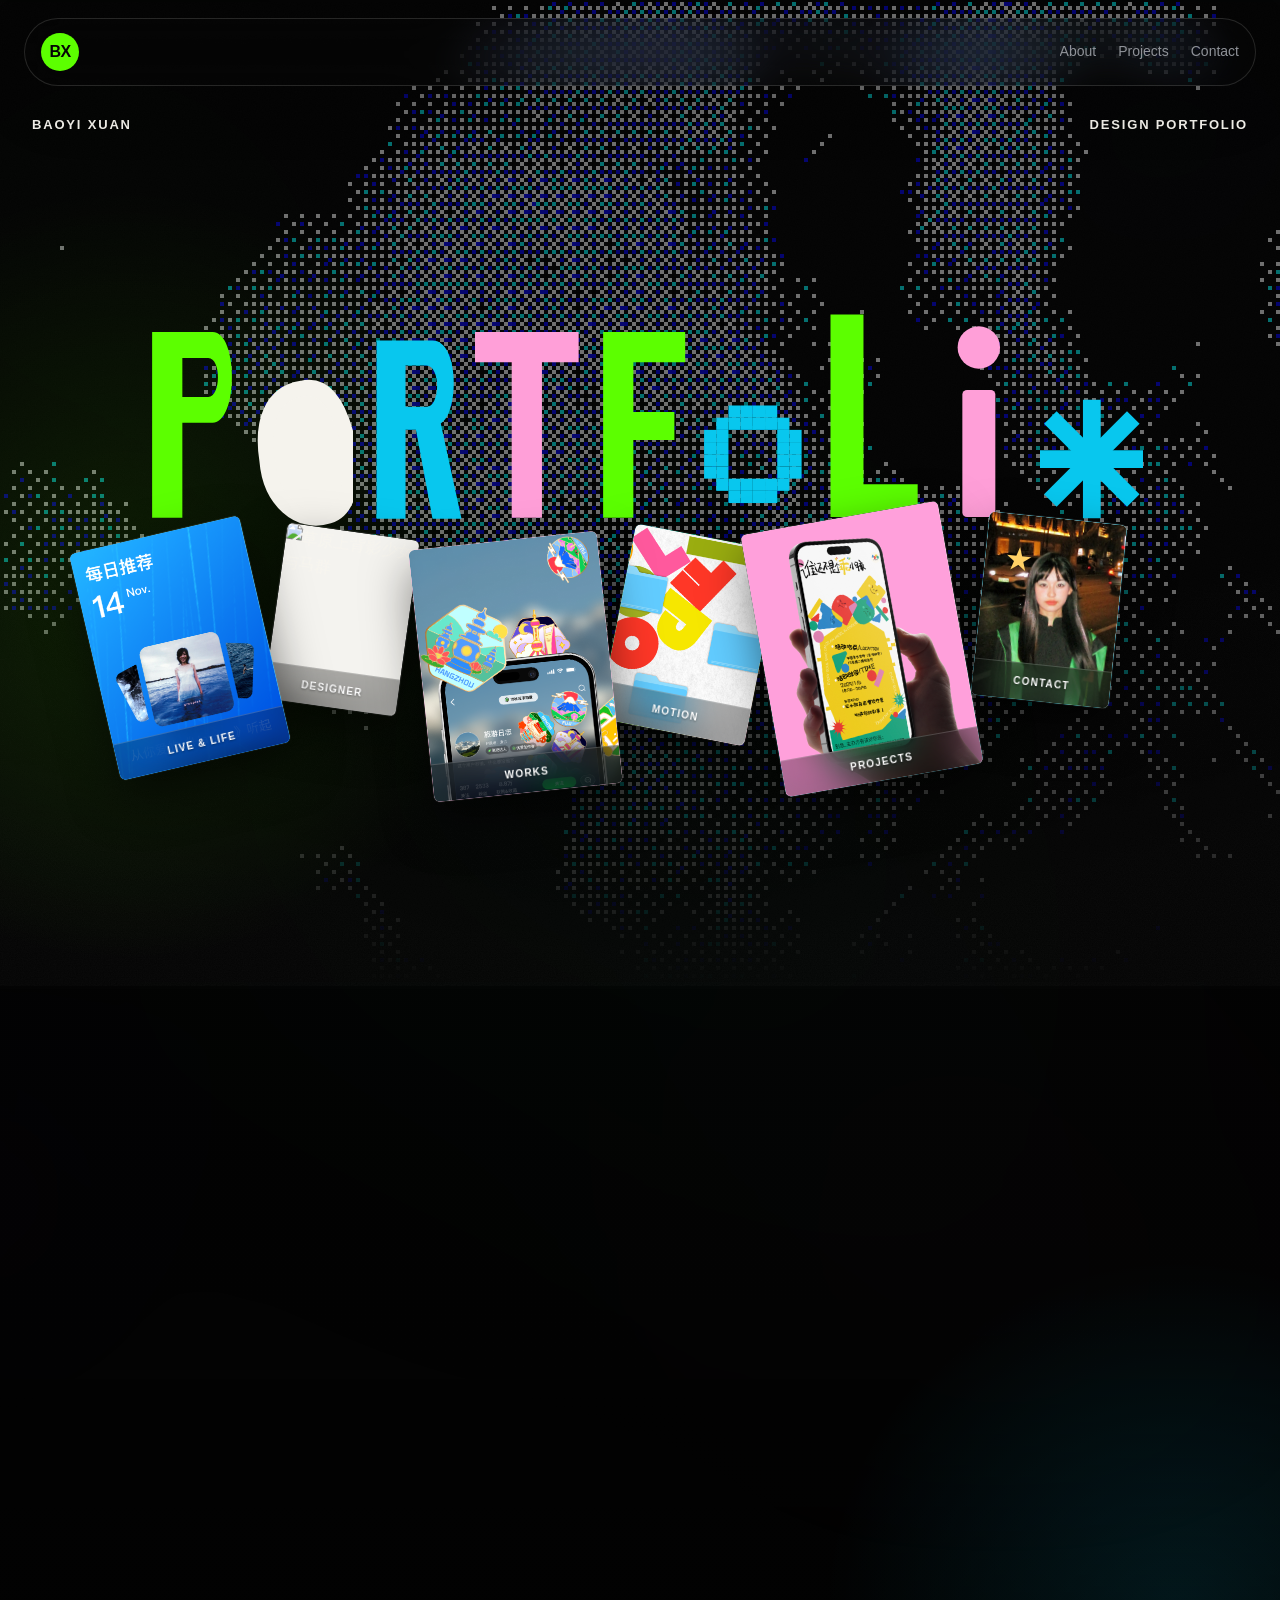
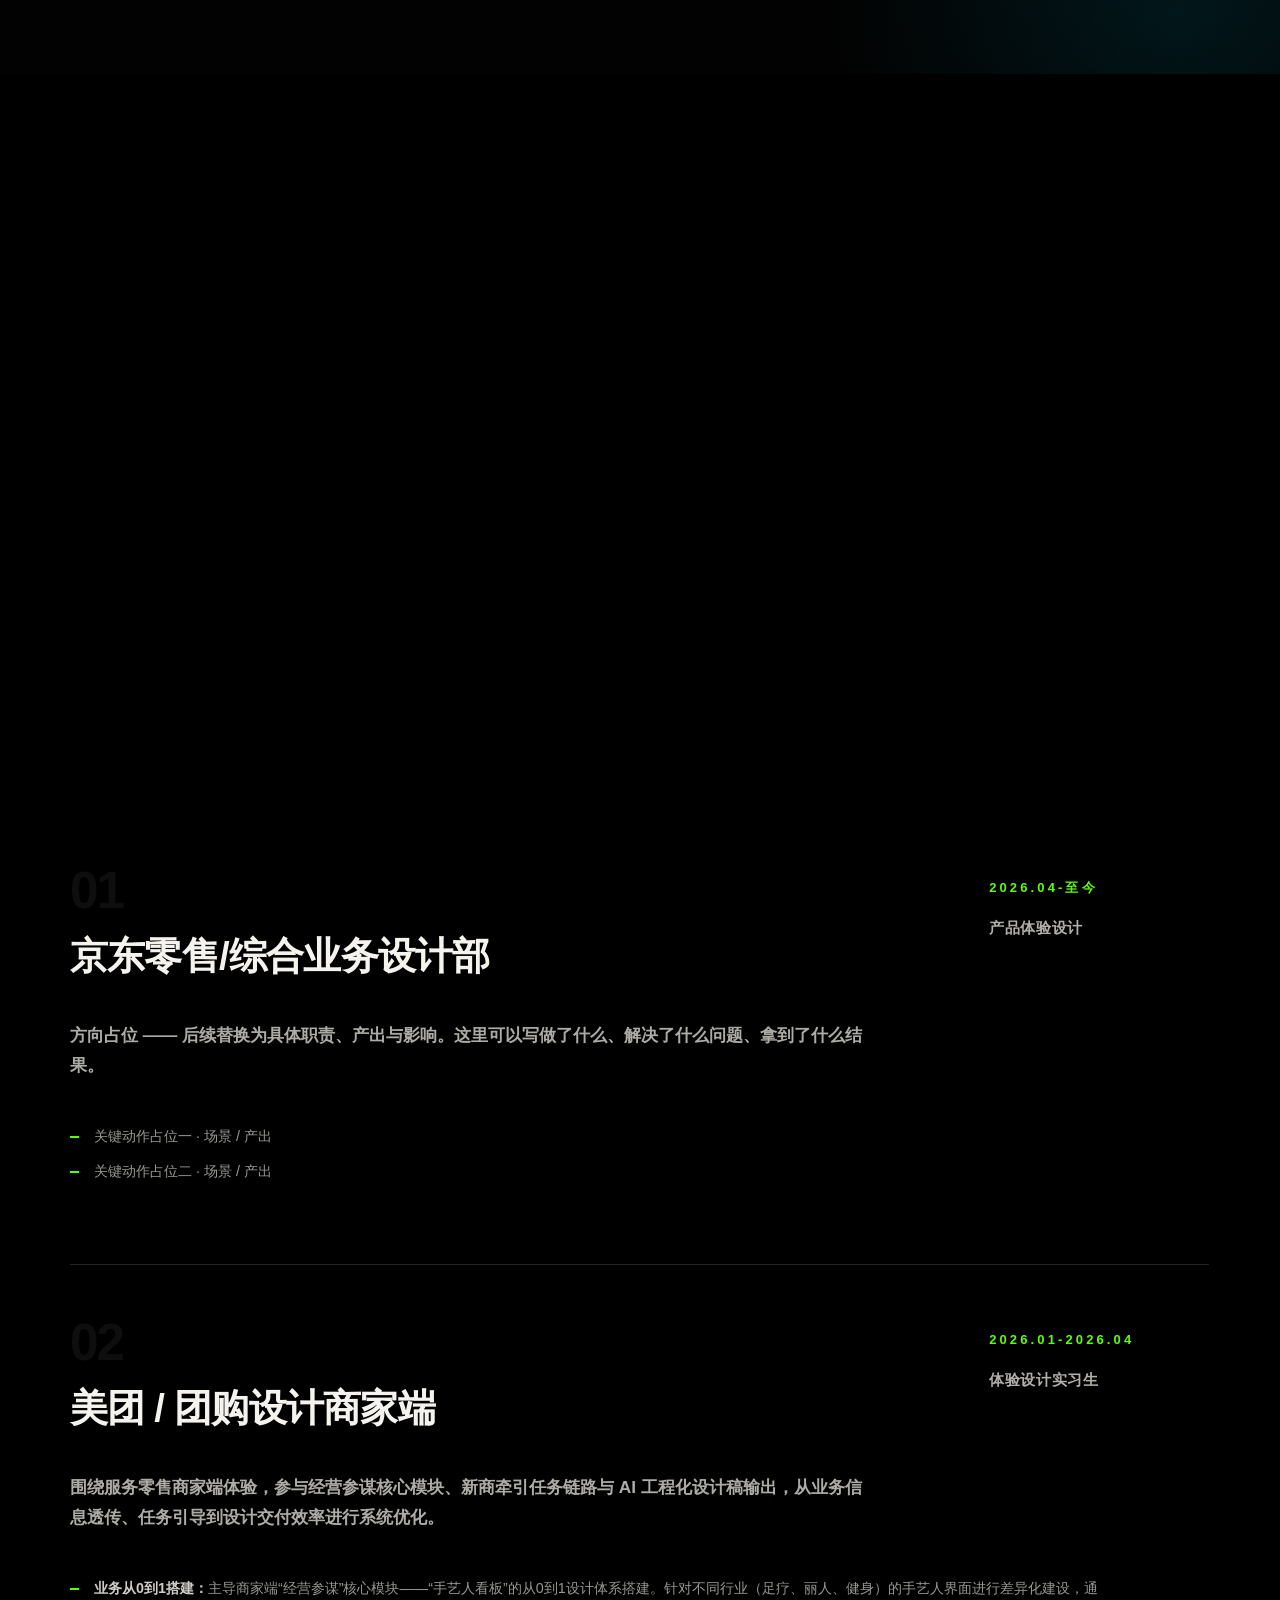
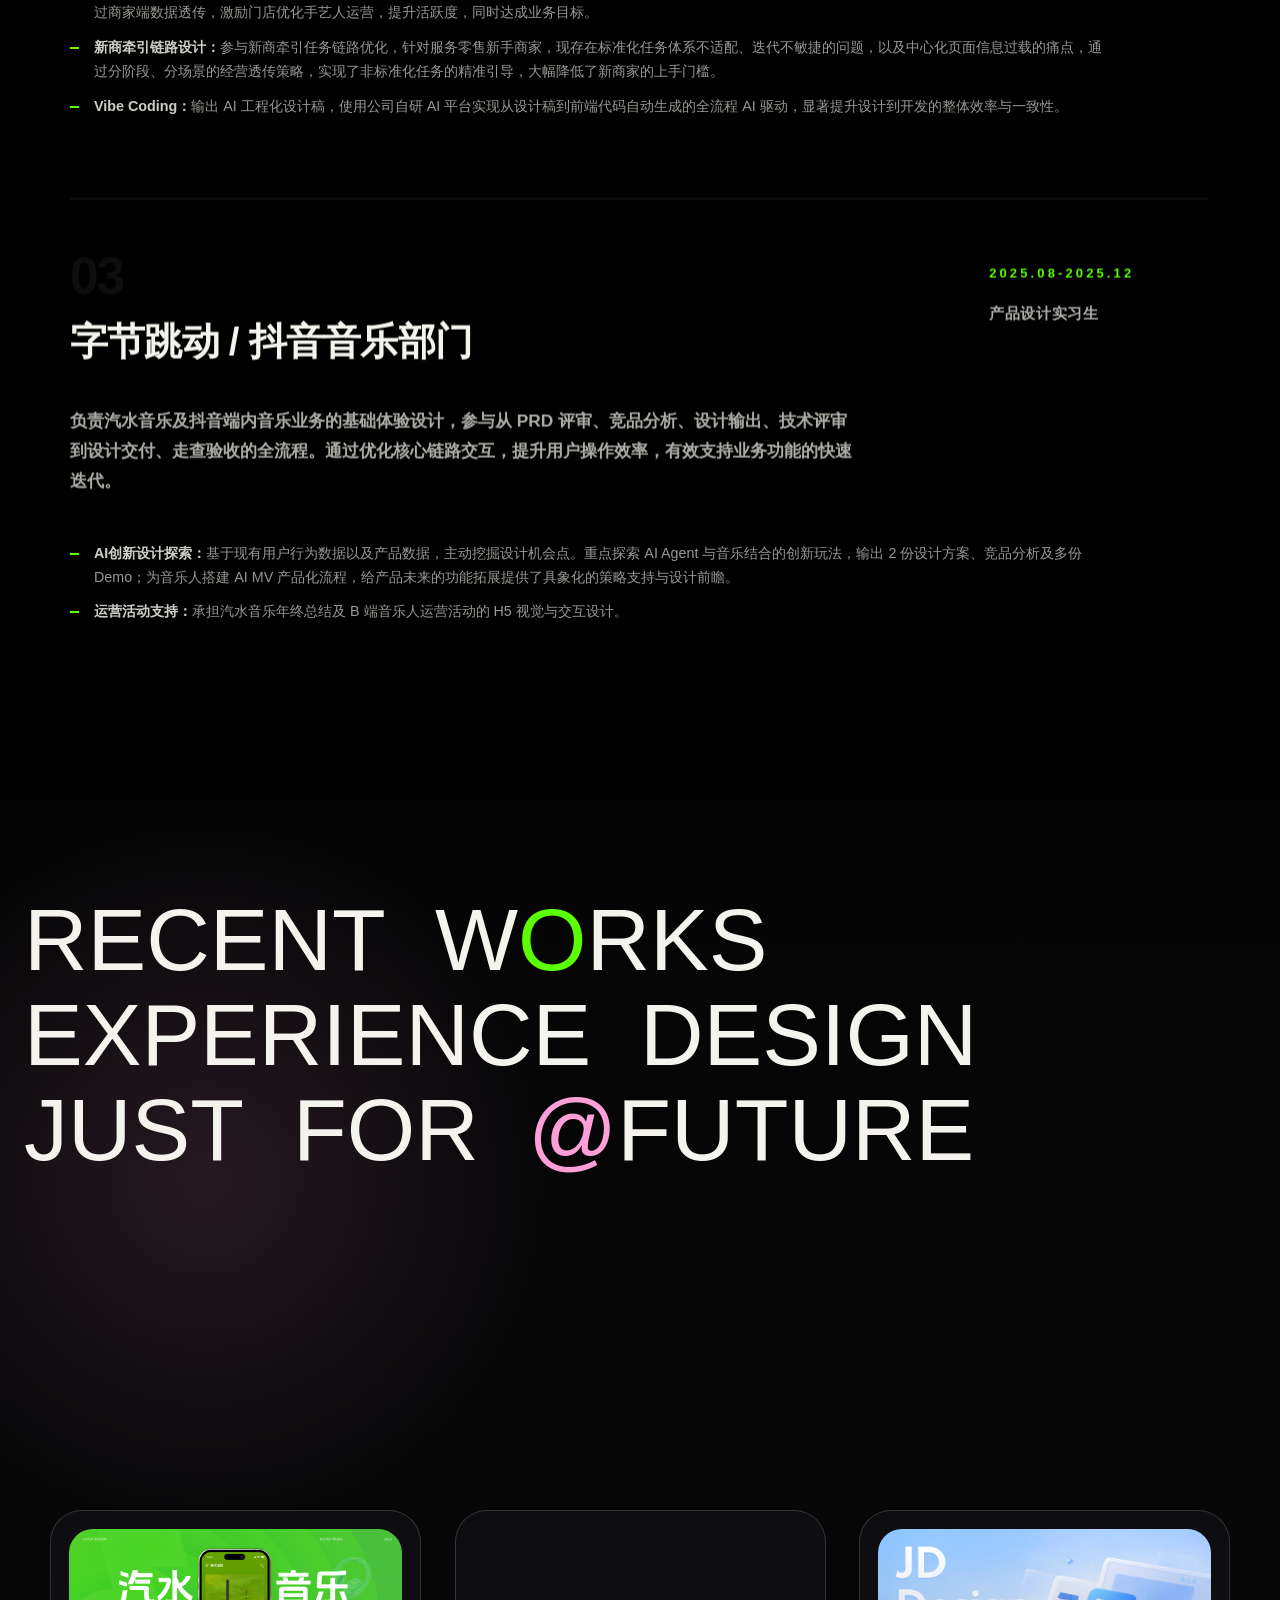
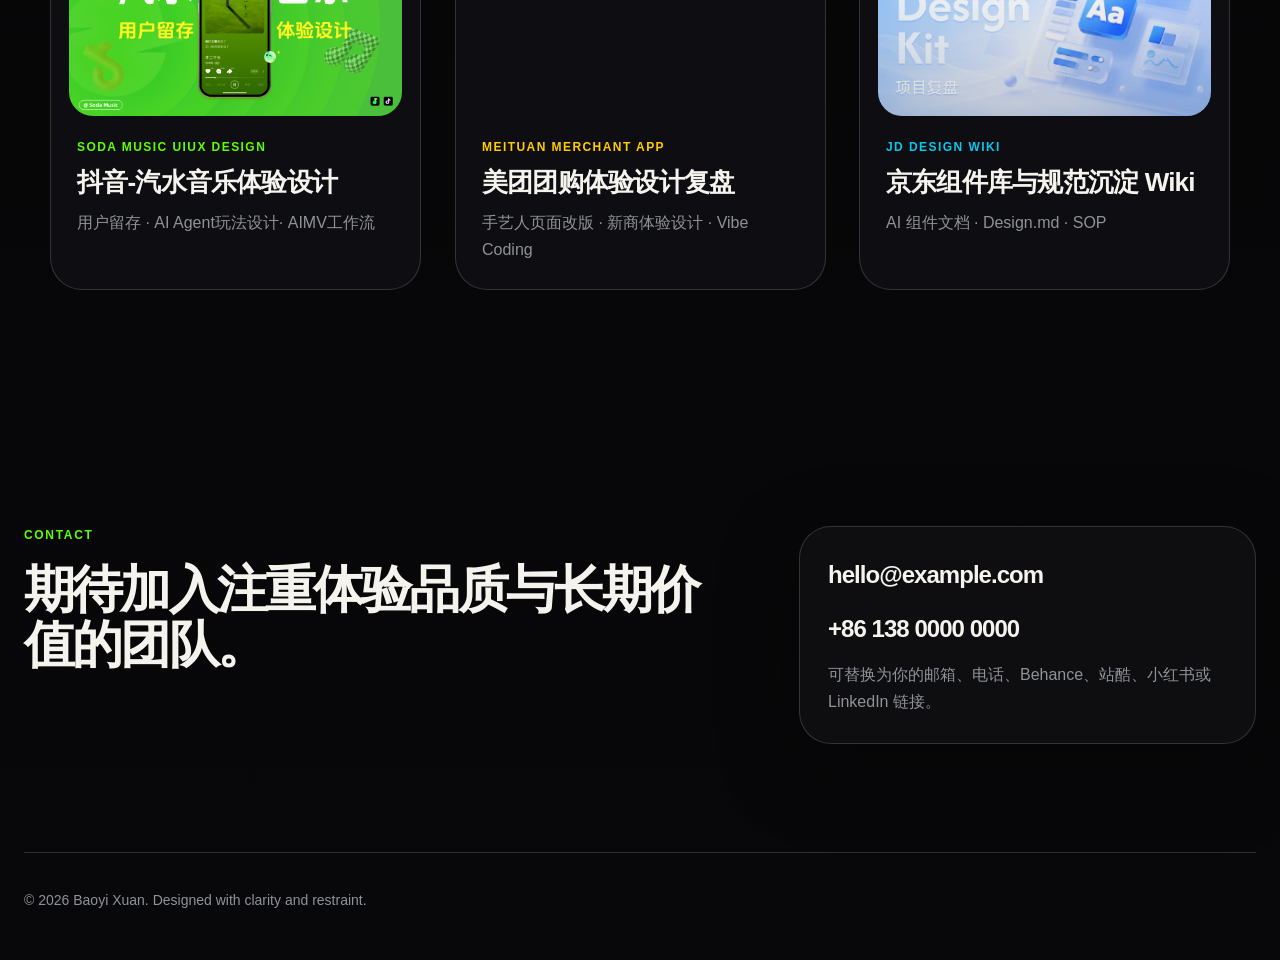
==== commit 0ae6da1f: "Update portfolio case studies and assets" ====
--- a/index.html
+++ b/index.html
@@ -15,7 +15,6 @@
     </a>
     <nav class="site-nav" aria-label="主导航">
       <a href="#about">About</a>
-      <a href="#capabilities">Capabilities</a>
       <a href="#projects">Projects</a>
       <a href="#contact">Contact</a>
     </nav>
@@ -23,6 +22,7 @@
 
   <main>
     <section class="cover" aria-label="作品集封面">
+      <canvas class="cover-dither" aria-hidden="true"></canvas>
       <div class="cover-inner">
         <div class="cover-top">
           <p class="cover-corner">BAOYI XUAN</p>
@@ -184,8 +184,9 @@
           <span class="word">IS WH<span class="accent-letter accent-pink">O</span></span>
         </h1>
         <div class="about-intro">
-          <p>我是 Baoyi Xuan, 这里是一处仍在生长中的实验现场, 让技术成为放大 imagination 的引擎, 而不是替代判断与感受力的答案。</p>
-          <p>我更关心 AI 如何参与创作、触发偏离、制造新秩序, 这里是一些正在生长中的方向, 而不是被固定下来的结论。</p>
+          <p>中国美术学院本硕，硕士研究方向为艺术与科技（体验设计与人工智能交叉领域），本科主修视觉传达设计</p>
+          <p>兼具系统的设计逻辑与扎实的视觉审美，探索技术如何赋能创意表达与用户交互</p>
+          <p>Artificial Intelligence & Artistic Intelligence，人工智能越发达，人类越需要艺术智性</p>
         </div>
       </div>
 
@@ -257,30 +258,6 @@
       </div>
     </section>
 
-    <section class="section" id="capabilities">
-      <div class="section-heading">
-        <p class="eyebrow">Core Capabilities</p>
-        <h2>从问题定义到视觉交付的完整设计能力</h2>
-      </div>
-      <div class="capability-grid">
-        <article class="capability-card">
-          <span>01</span>
-          <h3>用户体验与交互策略</h3>
-          <p>梳理用户路径、任务流程与信息架构,将业务目标转化为低摩擦、高效率的产品体验。</p>
-        </article>
-        <article class="capability-card">
-          <span>02</span>
-          <h3>高保真 UI 与设计系统</h3>
-          <p>建立稳定的视觉层级、组件规范与响应式布局,保证界面在多场景中一致、清晰、易扩展。</p>
-        </article>
-        <article class="capability-card">
-          <span>03</span>
-          <h3>创意视觉与作品集包装</h3>
-          <p>为项目构建有叙事感的视觉表达,兼顾创意冲击力、阅读节奏与招聘场景下的信息传达。</p>
-        </article>
-      </div>
-    </section>
-
     <section class="section" id="projects">
       <div class="works-heading">
         <h2 aria-label="Recent works experience design just for future">
@@ -301,48 +278,24 @@
       </div>
       <div class="project-gallery">
         <div class="project-grid" aria-label="Recent works gallery">
-        <a class="project-card" id="work-meituan" href="project.html" style="--i:0">
+        <a class="project-card" id="work-qishui" href="project-qishui.html" style="--i:0">
+          <div class="project-visual visual-qishui" aria-label="汽水音乐 新商体验优化封面"></div>
+          <div class="project-info">
+            <p>Soda Music UIUX Design</p>
+            <h3>抖音-汽水音乐体验设计</h3>
+            <span>用户留存 · AI Agent玩法设计· AIMV工作流</span>
+          </div>
+        </a>
+        <a class="project-card" id="work-meituan" href="project-meituan.html" style="--i:1">
           <div class="project-visual visual-meituan" aria-label="美团团购商家端实习产出封面"></div>
           <div class="project-info">
-            <p>Vibe Coding Practice</p>
-            <h3>新商体验优化</h3>
-            <span>美团营销活动报名页 · 体验优化 · AI Coding</span>
-          </div>
-        </a>
-        <a class="project-card" id="work-qishui" href="project-qishui.html" style="--i:1">
-          <div class="project-visual visual-qishui" aria-label="汽水音乐 新商体验优化封面"></div>
-          <div class="project-info">
-            <p>UI / UX Design</p>
-            <h3>汽水音乐 · 新商体验优化</h3>
-            <span>Soda Music · 新商体验 · UI/UX</span>
-          </div>
-        </a>
-        <a class="project-card" id="work-packaging" href="project.html" style="--i:2">
-          <div class="project-visual visual-packaging"></div>
-          <div class="project-info">
-            <p>Portfolio Packaging</p>
-            <h3>设计项目叙事包装</h3>
-            <span>Storytelling · Layout · Presentation</span>
-          </div>
-        </a>
-        <a class="project-card" id="work-motion" href="project.html" style="--i:3">
-          <div class="project-visual visual-motion"></div>
-          <div class="project-info">
-            <p>Motion Study</p>
-            <h3>活动动效与转场探索</h3>
-            <span>Interaction Motion · Micro Animation · Prototype</span>
-          </div>
-        </a>
-        <a class="project-card" id="work-ai" href="project.html" style="--i:4">
-          <div class="project-visual visual-ai"></div>
-          <div class="project-info">
-            <p>AI Workflow</p>
-            <h3>AI 辅助设计工作流</h3>
-            <span>Prompt · Generation · Design Automation</span>
+            <p>Meituan Merchant App</p>
+            <h3>美团团购体验设计复盘</h3>
+            <span>手艺人页面改版 · 新商体验设计 · Vibe Coding</span>
           </div>
         </a>
         <a class="project-card" id="work-system" href="project-jd-wiki.html" style="--i:5">
-          <div class="project-visual visual-system"></div>
+          <div class="project-visual visual-system" aria-label="京东组件库与规范沉淀项目封面"></div>
           <div class="project-info">
             <p>JD Design Wiki</p>
             <h3>京东组件库与规范沉淀 Wiki</h3>
@@ -370,17 +323,150 @@
     <p>© 2026 Baoyi Xuan. Designed with clarity and restraint.</p>
   </footer>
 
+  <script type="module">
+    import { initCoverDither } from './assets/dither.js';
+    const canvas = document.querySelector('.cover-dither');
+    const reduced = window.matchMedia('(prefers-reduced-motion: reduce)').matches;
+    if (canvas) {
+      const instance = initCoverDither(canvas, {
+        waveColor: [0.32, 0.40, 0.55],
+        waveSpeed: reduced ? 0 : 0.038,
+        waveFrequency: 4.6,
+        waveAmplitude: 0.24,
+        colorNum: 2,
+        pixelSize: 4,
+        disableAnimation: reduced,
+        enableMouseInteraction: !reduced,
+        mouseRadius: 0.29,
+      });
+      if (instance) document.body.classList.add('has-dither');
+    }
+  </script>
+
   <script>
     (() => {
+      const cards = document.querySelectorAll('.project-card');
+      const reducedMotion = window.matchMedia('(prefers-reduced-motion: reduce)').matches;
+      const rotateAmplitude = 7;
+      const scaleOnHover = 1.025;
+      const liftOnHover = -8;
+      const stiffness = 0.1;
+      const damping = 0.66;
+
+      const getEdgeProximity = (rect, x, y) => {
+        const cx = rect.width / 2;
+        const cy = rect.height / 2;
+        const dx = x - cx;
+        const dy = y - cy;
+        const kx = dx === 0 ? Infinity : cx / Math.abs(dx);
+        const ky = dy === 0 ? Infinity : cy / Math.abs(dy);
+        return Math.min(Math.max(1 / Math.min(kx, ky), 0), 1);
+      };
+      const getCursorAngle = (rect, x, y) => {
+        const dx = x - rect.width / 2;
+        const dy = y - rect.height / 2;
+        if (dx === 0 && dy === 0) return 45;
+        const degrees = Math.atan2(dy, dx) * (180 / Math.PI) + 90;
+        return degrees < 0 ? degrees + 360 : degrees;
+      };
+
+      cards.forEach((card) => {
+        const state = {
+          rx: 0, ry: 0, s: 1, lift: 0,
+          trx: 0, try_: 0, ts: 1, tlift: 0,
+          vrx: 0, vry: 0, vs: 0, vlift: 0,
+          raf: 0,
+        };
+
+        const tick = () => {
+          state.vrx += (state.trx - state.rx) * stiffness;
+          state.vry += (state.try_ - state.ry) * stiffness;
+          state.vs += (state.ts - state.s) * stiffness;
+          state.vlift += (state.tlift - state.lift) * stiffness;
+          state.vrx *= damping;
+          state.vry *= damping;
+          state.vs *= damping;
+          state.vlift *= damping;
+          state.rx += state.vrx;
+          state.ry += state.vry;
+          state.s += state.vs;
+          state.lift += state.vlift;
+          card.style.setProperty('--tilt-x', state.rx.toFixed(3) + 'deg');
+          card.style.setProperty('--tilt-y', state.ry.toFixed(3) + 'deg');
+          card.style.setProperty('--tilt-scale', state.s.toFixed(4));
+          card.style.setProperty('--tilt-lift', state.lift.toFixed(2) + 'px');
+          const settled =
+            Math.abs(state.trx - state.rx) < 0.02 && Math.abs(state.vrx) < 0.02 &&
+            Math.abs(state.try_ - state.ry) < 0.02 && Math.abs(state.vry) < 0.02 &&
+            Math.abs(state.ts - state.s) < 0.0008 && Math.abs(state.vs) < 0.0008 &&
+            Math.abs(state.tlift - state.lift) < 0.05 && Math.abs(state.vlift) < 0.05;
+          if (settled) {
+            state.rx = state.trx; state.ry = state.try_; state.s = state.ts; state.lift = state.tlift;
+            card.style.setProperty('--tilt-x', state.rx.toFixed(3) + 'deg');
+            card.style.setProperty('--tilt-y', state.ry.toFixed(3) + 'deg');
+            card.style.setProperty('--tilt-scale', state.s.toFixed(4));
+            card.style.setProperty('--tilt-lift', state.lift.toFixed(2) + 'px');
+            state.raf = 0;
+            return;
+          }
+          state.raf = requestAnimationFrame(tick);
+        };
+        const ensureTick = () => { if (!state.raf) state.raf = requestAnimationFrame(tick); };
+
+        card.addEventListener('pointermove', (event) => {
+          const rect = card.getBoundingClientRect();
+          const x = event.clientX - rect.left;
+          const y = event.clientY - rect.top;
+          const edge = 0.38 + getEdgeProximity(rect, x, y) * 0.62;
+          const angle = getCursorAngle(rect, x, y);
+          card.style.setProperty('--edge-proximity', `${(edge * 100).toFixed(3)}`);
+          card.style.setProperty('--cursor-angle', `${angle.toFixed(3)}deg`);
+          if (reducedMotion) return;
+          const offsetX = x - rect.width / 2;
+          const offsetY = y - rect.height / 2;
+          state.trx = (offsetY / (rect.height / 2)) * -rotateAmplitude;
+          state.try_ = (offsetX / (rect.width / 2)) * rotateAmplitude;
+          ensureTick();
+        });
+        card.addEventListener('pointerenter', () => {
+          if (reducedMotion) return;
+          state.ts = scaleOnHover;
+          state.tlift = liftOnHover;
+          ensureTick();
+        });
+        card.addEventListener('pointerleave', () => {
+          card.style.setProperty('--edge-proximity', '0');
+          if (reducedMotion) return;
+          state.trx = 0; state.try_ = 0; state.ts = 1; state.tlift = 0;
+          ensureTick();
+        });
+        card.addEventListener('focus', () => {
+          card.style.setProperty('--edge-proximity', '88');
+          card.style.setProperty('--cursor-angle', '45deg');
+          if (reducedMotion) return;
+          state.ts = scaleOnHover;
+          state.tlift = liftOnHover;
+          ensureTick();
+        });
+        card.addEventListener('blur', () => {
+          card.style.setProperty('--edge-proximity', '0');
+          if (reducedMotion) return;
+          state.trx = 0; state.try_ = 0; state.ts = 1; state.tlift = 0;
+          ensureTick();
+        });
+      });
+    })();
+
+    (() => {
       if (window.matchMedia('(prefers-reduced-motion: reduce)').matches) return;
 
       const targets = document.querySelectorAll(
-        '#about, #capabilities, #projects, #contact, .about-wordmark, .about-intro, .about-photo-placeholder, .about-experience-heading, .about-timeline li, .works-heading, .capability-card, .project-card, .contact-card, .section-heading'
+        '#about, #projects, #contact, .about-wordmark, .about-intro, .about-photo-placeholder, .about-experience-heading, .about-timeline li, .works-heading, .project-card, .contact-card, .section-heading'
       );
       targets.forEach((el, i) => {
         el.classList.add('reveal');
         // stagger siblings inside a group
-        if (el.classList.contains('capability-card') || el.classList.contains('project-card')) {
+        if (el.classList.contains('project-card')) {
           el.style.setProperty('--reveal-delay', `${(Number(el.style.getPropertyValue('--i')) || i % 3) * 90}ms`);
         }
       });
--- a/styles.css
+++ b/styles.css
@@ -163,7 +163,7 @@
 .site-nav a { transition: color 180ms ease; }
 .site-nav a:hover { color: var(--accent); }
 
-main { overflow: hidden; }
+main { overflow-x: clip; }
 
 .section, .section-grid {
   width: min(var(--max), calc(100% - 48px));
@@ -222,7 +222,12 @@
   flex-direction: column;
   justify-content: flex-end;
   color: #f5f3ed;
-  background: #000;
+  background:
+    linear-gradient(180deg,
+      rgba(0, 0, 0, 0) 0%,
+      rgba(0, 0, 0, 0.35) 18%,
+      rgba(0, 0, 0, 0.78) 38%,
+      #000 60%);
   overflow: hidden;
 }
 
@@ -400,11 +405,6 @@
 
 .section-heading { max-width: 780px; margin-bottom: 42px; }
 .section-heading h2 { text-wrap: balance; }
-#capabilities .section-heading { max-width: none; }
-#capabilities .section-heading h2 { white-space: nowrap; }
-@media (max-width: 1200px) {
-  #capabilities .section-heading h2 { white-space: normal; }
-}
 .section-heading.split { max-width: none; justify-content: space-between; gap: 24px; }
 .text-link { color: var(--accent); font-weight: 700; }
 .text-link:hover { color: var(--accent-blue); }
@@ -512,6 +512,27 @@
   overflow: visible;
 }
 .project-card {
+  --edge-proximity: 0;
+  --cursor-angle: 45deg;
+  --edge-sensitivity: 10;
+  --color-sensitivity: 18;
+  --cone-spread: 32;
+  --glow-padding: 46px;
+  --fill-opacity: 0.62;
+  --card-bg: rgba(16, 16, 20, 0.88);
+  --tilt-x: 0deg;
+  --tilt-y: 0deg;
+  --tilt-scale: 1;
+  --tilt-lift: 0px;
+  --enter-y: 0px;
+  --enter-opacity: 1;
+  --gradient-one: radial-gradient(at 80% 55%, #5cff00 0, transparent 52%);
+  --gradient-two: radial-gradient(at 69% 34%, #08c7ee 0, transparent 52%);
+  --gradient-three: radial-gradient(at 8% 6%, #ff9fd8 0, transparent 52%);
+  --gradient-four: radial-gradient(at 41% 38%, #f5f3ed 0, transparent 48%);
+  --gradient-five: radial-gradient(at 86% 85%, #38bdf8 0, transparent 52%);
+  --gradient-six: radial-gradient(at 82% 18%, #f472b6 0, transparent 52%);
+  --gradient-seven: radial-gradient(at 51% 4%, #c084fc 0, transparent 52%);
   position: relative;
   isolation: isolate;
   min-height: 0;
@@ -520,36 +541,84 @@
   flex-direction: column;
   border: 1px solid var(--line);
   border-radius: var(--radius-xl);
-  background: rgba(16, 16, 20, 0.86);
-  overflow: hidden;
+  background: var(--card-bg);
+  overflow: visible;
   transform-origin: center;
+  transform-style: preserve-3d;
   will-change: transform;
-  transition: transform 360ms cubic-bezier(0.22, 1, 0.36, 1), box-shadow 360ms ease, border-color 360ms ease, background 360ms ease;
+  opacity: var(--enter-opacity);
+  transform: perspective(900px) translateY(calc(var(--tilt-lift) + var(--enter-y))) rotateX(var(--tilt-x)) rotateY(var(--tilt-y)) scale(var(--tilt-scale));
+  transition: box-shadow 360ms ease, border-color 360ms ease, background 360ms ease;
   animation: project-card-in 700ms cubic-bezier(0.22, 1, 0.36, 1) both;
   animation-delay: calc(var(--i, 0) * 70ms);
+}
+.project-card > * {
+  position: relative;
+  z-index: 1;
 }
 .project-card::before {
   content: "";
   position: absolute;
-  inset: -1px;
-  z-index: 2;
+  inset: 0;
+  z-index: 0;
   pointer-events: none;
-  background: linear-gradient(105deg, transparent 0 34%, rgba(92, 255, 0, 0.18) 44%, rgba(8, 199, 238, 0.2) 52%, rgba(255, 159, 216, 0.16) 60%, transparent 72% 100%);
-  transform: translateX(-115%) skewX(-10deg);
-  transition: transform 620ms cubic-bezier(0.22, 1, 0.36, 1);
-  mix-blend-mode: screen;
+  border: 1px solid transparent;
+  border-radius: inherit;
+  background:
+    linear-gradient(var(--card-bg), var(--card-bg)) padding-box,
+    var(--gradient-one) border-box,
+    var(--gradient-two) border-box,
+    var(--gradient-three) border-box,
+    var(--gradient-four) border-box,
+    var(--gradient-five) border-box,
+    var(--gradient-six) border-box,
+    var(--gradient-seven) border-box;
+  opacity: clamp(0, calc((var(--edge-proximity) - var(--color-sensitivity)) / (100 - var(--color-sensitivity))), 1);
+  mask-image:
+    conic-gradient(
+      from var(--cursor-angle) at center,
+      black calc(var(--cone-spread) * 1%),
+      transparent calc((var(--cone-spread) + 14) * 1%),
+      transparent calc((100 - var(--cone-spread) - 14) * 1%),
+      black calc((100 - var(--cone-spread)) * 1%)
+    );
+  transition: opacity 260ms ease;
+}
+.project-card::after {
+  content: "";
+  position: absolute;
+  inset: calc(var(--glow-padding) * -1);
+  z-index: -1;
+  pointer-events: none;
+  border-radius: inherit;
+  opacity: clamp(0, calc(0.18 + (var(--edge-proximity) - var(--edge-sensitivity)) / (100 - var(--edge-sensitivity))), 1);
+  box-shadow:
+    0 0 3px rgba(92, 255, 0, 0.9),
+    0 0 16px rgba(8, 199, 238, 0.64),
+    0 0 42px rgba(255, 159, 216, 0.48),
+    0 0 86px rgba(92, 255, 0, 0.28);
+  mask-image:
+    conic-gradient(
+      from var(--cursor-angle) at center,
+      black 3%,
+      transparent 12%,
+      transparent 88%,
+      black 97%
+    );
+  mix-blend-mode: plus-lighter;
+  transition: opacity 260ms ease;
+}
+.project-card:not(:hover):not(:focus-visible)::before,
+.project-card:not(:hover):not(:focus-visible)::after {
+  opacity: 0;
+  transition: opacity 600ms ease;
 }
 .project-card:hover,
 .project-card:focus-visible {
   z-index: 5;
-  transform: translateY(-28px) scale(1.14);
-  background: rgba(20, 22, 28, 0.94);
-  box-shadow: 0 46px 132px rgba(0, 0, 0, 0.68), 0 0 72px rgba(92, 255, 0, 0.22);
-  border-color: rgba(92, 255, 0, 0.58);
-}
-.project-card:hover::before,
-.project-card:focus-visible::before {
-  transform: translateX(115%) skewX(-10deg);
+  background: rgba(20, 22, 28, 0.96);
+  box-shadow: 0 26px 72px rgba(0, 0, 0, 0.46);
+  border-color: rgba(245, 243, 237, 0.18);
 }
 .project-card.large { min-height: 520px; }
 .project-visual {
@@ -690,19 +759,32 @@
 }
 .visual-system {
   background-image:
-    linear-gradient(180deg, rgba(3, 3, 3, 0.08), rgba(3, 3, 3, 0.34)),
-    url("assets/jd-wiki/relay-design-wiki-flow.png");
+    linear-gradient(180deg, rgba(3, 3, 3, 0.02), rgba(3, 3, 3, 0.18)),
+    url("assets/jd-wiki/component-library-cover.png");
   background-size: cover;
   background-position: center;
 }
 .project-info { padding: 22px 8px 8px; }
 .project-info p { margin-bottom: 8px; color: var(--accent); font-size: 12px; font-weight: 800; letter-spacing: 0.12em; text-transform: uppercase; }
+#work-meituan .project-info p { color: #ffcc00; }
+#work-system .project-info p { color: var(--accent-blue); }
 .project-info h3 { font-size: 26px; }
 .project-info span { color: var(--muted); }
 
+@property --enter-y {
+  syntax: '<length>';
+  inherits: false;
+  initial-value: 0px;
+}
+@property --enter-opacity {
+  syntax: '<number>';
+  inherits: false;
+  initial-value: 1;
+}
+
 @keyframes project-card-in {
-  from { opacity: 0; transform: translateY(28px); }
-  to { opacity: 1; transform: translateY(0); }
+  from { --enter-opacity: 0; --enter-y: 28px; }
+  to { --enter-opacity: 1; --enter-y: 0px; }
 }
 
 .contact { align-items: start; }
@@ -766,6 +848,15 @@
   width: 100%;
   height: auto;
 }
+body.project-qishui .case-longform,
+body.project-meituan .case-longform {
+  padding: 12px 24px 56px;
+  gap: 12px;
+}
+body.project-qishui .case-longform figure,
+body.project-meituan .case-longform figure {
+  border-radius: 12px;
+}
 .next-project { justify-content: center; gap: 12px; padding: 24px 0 72px; }
 
 body.project-jd-wiki {
@@ -784,33 +875,368 @@
 }
 
 .jd-hero {
-  min-height: 68vh;
+  min-height: 100vh;
   display: flex;
   flex-direction: column;
-  justify-content: flex-end;
-  gap: 24px;
-  padding-top: 128px;
-  padding-bottom: 80px;
+  justify-content: center;
+  gap: 48px;
+  padding-top: 132px;
+  padding-bottom: 72px;
+}
+.jd-hero-copy {
+  display: grid;
+  grid-template-columns: minmax(0, 1.3fr) minmax(300px, 0.7fr);
+  align-items: end;
+  gap: 32px;
+}
+.jd-hero-copy .eyebrow {
+  grid-column: 1 / -1;
+  margin-bottom: -12px;
 }
 .jd-hero h1 {
-  max-width: 980px;
+  max-width: 1000px;
   margin: 0;
-  font-size: clamp(56px, 7vw, 118px);
-  line-height: 0.95;
-  letter-spacing: -0.04em;
-}
-.jd-hero > p:not(.eyebrow) {
-  max-width: 780px;
+  font-size: clamp(48px, 5.7vw, 92px);
+  line-height: 1.02;
+  letter-spacing: -0.055em;
+  word-break: keep-all;
+  overflow-wrap: normal;
+}
+.jd-hero h1 > .line { display: block; }
+.jd-hero h1 .jd-accent {
+  color: #67aef2;
+}
+.jd-hero-subtitle {
   margin: 0;
   color: rgba(245, 243, 237, 0.72);
-  font-size: 22px;
-  line-height: 1.75;
-}
-.jd-hero-meta {
+  font-size: clamp(16px, 1.4vw, 21px);
+  line-height: 1.65;
+}
+.jd-hero-system {
+  position: relative;
+  display: grid;
+  grid-template-columns: minmax(220px, 1fr) 54px minmax(220px, 1fr) 54px minmax(220px, 1fr);
+  gap: 0;
+  padding: 24px 24px 0;
+  overflow: hidden;
+  border: 1px solid rgba(103, 174, 242, 0.28);
+  border-radius: 28px;
+  background: linear-gradient(145deg, rgba(15, 23, 34, 0.96), rgba(6, 8, 12, 0.96));
+  box-shadow: 0 32px 100px rgba(0, 0, 0, 0.45), inset 0 1px rgba(255,255,255,.04);
+}
+.jd-system-grid {
+  position: absolute;
+  inset: 0;
+  opacity: .18;
+  background-image: linear-gradient(rgba(103,174,242,.18) 1px, transparent 1px), linear-gradient(90deg, rgba(103,174,242,.18) 1px, transparent 1px);
+  background-size: 32px 32px;
+  mask-image: linear-gradient(to bottom, black, transparent 82%);
+}
+.jd-system-panel { position: relative; z-index: 1; min-width: 0; }
+.jd-system-panel-head { height: 34px; display: flex; align-items: center; gap: 9px; }
+.jd-system-panel-head small { color: rgba(245,243,237,.5); font: 700 10px/1 monospace; letter-spacing: .1em; }
+.jd-system-panel-head b { margin-left: auto; color: rgba(103,174,242,.55); font: 600 10px/1 monospace; }
+.jd-window-dots { display: flex; gap: 4px; }
+.jd-window-dots i { width: 5px; height: 5px; border-radius: 50%; background: #67aef2; }
+.jd-window-dots i:nth-child(2) { opacity: .55; }
+.jd-window-dots i:nth-child(3) { opacity: .25; }
+.jd-system-panel > p { margin: 12px 0 18px; color: rgba(245,243,237,.42); font: 500 10px/1.4 monospace; }
+.jd-relay-canvas, .jd-code-window, .jd-wiki-window { height: 210px; border: 1px solid rgba(245,243,237,.12); border-radius: 12px; background: #0c1017; }
+.jd-relay-canvas { position: relative; padding: 17px; overflow: hidden; }
+.jd-relay-label { color: #fff; font-size: 12px; font-weight: 800; }
+.jd-relay-nav { width: 58%; height: 7px; margin-top: 12px; border-radius: 9px; background: rgba(255,255,255,.13); }
+.jd-relay-tabs { display: flex; gap: 7px; margin: 16px 0 10px; }
+.jd-relay-tabs i { width: 32px; height: 5px; border-radius: 4px; background: rgba(255,255,255,.14); }
+.jd-relay-tabs i:first-child { background: #67aef2; }
+.jd-relay-cards { display: grid; grid-template-columns: 1fr 1fr; gap: 7px; }
+.jd-relay-cards div { height: 57px; padding: 7px; display: grid; grid-template-columns: 38px 1fr; gap: 6px; border-radius: 6px; background: #181d27; }
+.jd-relay-cards span { grid-row: 1 / 3; border-radius: 4px; background: linear-gradient(135deg,#345c84,#153759); }
+.jd-relay-cards b, .jd-relay-cards em { height: 5px; border-radius: 4px; background: rgba(255,255,255,.32); }
+.jd-relay-cards em { width: 65%; opacity: .35; }
+.jd-selection-box { position: absolute; right: 10px; bottom: 7px; width: 46%; height: 71px; border: 1px solid #67aef2; box-shadow: 0 0 0 1px rgba(103,174,242,.25); }
+.jd-file-badge { padding: 4px; border-radius: 4px; background: rgba(103,174,242,.16); color: #83c1ff; font: 800 9px/1 monospace; }
+.jd-code-window { padding: 17px 12px; background: #090d13; }
+.jd-code-window ol { margin: 0; padding-left: 32px; color: rgba(245,243,237,.48); font: 10px/1.9 monospace; }
+.jd-code-window strong { color: #67aef2; }.jd-code-window em { color: #b9d9f9; }.jd-code-window span { color: #8bd6b1; }
+.jd-live-dot { width: 7px; height: 7px; border-radius: 50%; background: #67e8a5; box-shadow: 0 0 10px #67e8a5; }
+.jd-wiki-window { display: grid; grid-template-columns: 42px 1fr; overflow: hidden; }
+.jd-wiki-window aside { padding: 14px 11px; display: grid; align-content: start; gap: 12px; border-right: 1px solid rgba(255,255,255,.08); }
+.jd-wiki-window aside i { width: 19px; height: 4px; border-radius: 4px; background: rgba(255,255,255,.17); }
+.jd-wiki-window > div { padding: 17px; }
+.jd-wiki-kicker { color: #67aef2; font: 700 8px/1 monospace; letter-spacing: .1em; }
+.jd-wiki-window h3 { margin: 7px 0 11px; font-size: 17px; }
+.jd-wiki-preview { height: 76px; display: grid; grid-template-columns: 68px 1fr; gap: 10px; padding: 9px; border-radius: 8px; background: #171c25; }
+.jd-wiki-preview i { border-radius: 5px; background: linear-gradient(135deg,#3d72a5,#142f4b); }
+.jd-wiki-preview span { align-self: center; height: 8px; border-radius: 8px; background: rgba(255,255,255,.18); }
+.jd-wiki-specs { display: flex; gap: 6px; margin-top: 10px; }.jd-wiki-specs i { width: 24%; height: 5px; border-radius: 4px; background: rgba(103,174,242,.28); }
+.jd-system-connector { position: relative; z-index: 2; display: grid; place-items: center; }
+.jd-system-connector i { width: 34px; height: 1px; background: linear-gradient(90deg,#67aef2,rgba(103,174,242,.2)); }
+.jd-system-connector i::after { content: ""; display: block; margin-left: auto; transform: translateY(-3px); border: 3px solid transparent; border-left-color: #67aef2; }
+.jd-system-connector span { position: absolute; margin-top: -25px; color: #67aef2; font: 700 8px/1 monospace; }
+.jd-capability-chain { position: relative; z-index: 1; grid-column: 1 / -1; display: grid; grid-template-columns: 1fr auto 1fr auto 1fr auto 1.35fr; align-items: center; margin: 0 -24px; padding: 13px 24px; border-top: 1px solid rgba(103,174,242,.18); background: rgba(4,7,11,.72); }
+.jd-capability-chain span { display: flex; align-items: center; gap: 8px; color: rgba(245,243,237,.66); font: 700 12px/1 monospace; }
+.jd-capability-chain span i { color: rgba(103,174,242,.55); font-style: normal; font-size: 9px; }
+.jd-capability-chain b { color: rgba(103,174,242,.45); }
+.jd-capability-chain .active { color: #fff; }.jd-capability-chain em { margin-left: auto; padding: 5px 7px; border-radius: 999px; background: #2f8ee8; color: #fff; font: 700 8px/1 monospace; letter-spacing: .08em; }
+.jd-summary {
+  position: relative;
+  padding-top: 112px;
+  padding-bottom: 112px;
+}
+.jd-summary-heading {
+  position: relative;
+  display: grid;
+  grid-template-columns: minmax(280px, .72fr) minmax(0, 1.28fr);
+  column-gap: clamp(40px, 8vw, 130px);
+  align-items: end;
+  padding-bottom: 52px;
+  border-bottom: 1px solid rgba(245,243,237,.14);
+}
+.jd-summary-heading .eyebrow { grid-column: 1 / -1; margin-bottom: 28px; }
+.jd-summary-heading h2 {
+  position: relative;
+  z-index: 1;
+  margin: 0;
+  max-width: 500px;
+  font-size: clamp(42px, 5vw, 76px);
+  line-height: 1.03;
+  letter-spacing: -.045em;
+}
+.jd-summary-heading > p:last-child {
+  position: relative;
+  z-index: 1;
+  margin: 0;
+  color: rgba(245,243,237,.66);
+  font-size: clamp(17px, 1.5vw, 22px);
+  line-height: 1.85;
+}
+.jd-summary-heading strong { color: #fff; font-weight: 650; }
+.jd-summary-index {
+  position: absolute;
+  right: 0;
+  top: -54px;
+  color: rgba(103,174,242,.055);
+  font: 900 clamp(140px, 20vw, 310px)/1 sans-serif;
+  letter-spacing: -.1em;
+  pointer-events: none;
+}
+.jd-summary-results {
+  display: grid;
+  grid-template-columns: repeat(4, 1fr);
+  gap: 12px;
+  margin-top: 26px;
+}
+.jd-summary-results article {
+  position: relative;
+  min-height: 300px;
+  padding: 24px;
   display: flex;
-  flex-wrap: wrap;
+  flex-direction: column;
+  overflow: hidden;
+  border: 1px solid rgba(245,243,237,.12);
+  border-radius: 20px;
+  background: linear-gradient(160deg, rgba(22,29,40,.88), rgba(9,12,17,.9));
+  transition: transform .25s ease, border-color .25s ease;
+}
+.jd-summary-results article:hover { transform: translateY(-5px); border-color: rgba(103,174,242,.5); }
+.jd-summary-results article > span { color: rgba(103,174,242,.62); font: 700 10px/1 monospace; }
+.jd-summary-results article > i {
+  width: 48px;
+  height: 48px;
+  margin: 34px 0 24px;
+  display: grid;
+  place-items: center;
+  border: 1px solid rgba(103,174,242,.35);
+  border-radius: 13px;
+  background: rgba(103,174,242,.1);
+  color: #78baff;
+  font: 800 13px/1 monospace;
+}
+.jd-summary-results h3 { margin: 0 0 12px; color: #fff; font-size: 21px; }
+.jd-summary-results p { margin: 0; color: rgba(245,243,237,.58); font-size: 14px; line-height: 1.7; }
+.jd-summary-results small { margin-top: auto; padding-top: 22px; color: rgba(103,174,242,.7); font: 600 9px/1.2 monospace; letter-spacing: .05em; }
+.jd-summary-facts {
+  margin: 16px 0 0;
+  display: grid;
+  grid-template-columns: repeat(4, 1fr);
+  border: 1px solid rgba(245,243,237,.12);
+  border-radius: 20px;
+  background: rgba(245,243,237,.035);
+}
+.jd-summary-facts > div { padding: 22px 24px; border-right: 1px solid rgba(245,243,237,.1); }
+.jd-summary-facts > div:last-child { border-right: 0; }
+.jd-summary-facts dt { margin-bottom: 11px; color: rgba(103,174,242,.72); font-size: 11px; font-weight: 750; letter-spacing: .08em; }
+.jd-summary-facts dd { margin: 0; color: rgba(245,243,237,.86); font-size: 14px; font-weight: 650; line-height: 1.65; }
+.jd-summary-facts dd span { color: rgba(245,243,237,.5); font-weight: 500; }
+.jd-context { padding-top: 108px; padding-bottom: 120px; }
+.jd-context-intro {
+  display: grid;
+  grid-template-columns: minmax(300px,.9fr) minmax(360px,1.1fr);
+  gap: 28px clamp(48px,8vw,130px);
+  align-items: end;
+  padding-bottom: 48px;
+  border-bottom: 1px solid rgba(245,243,237,.14);
+}
+.jd-context-intro .eyebrow { grid-column:1 / -1; align-self:start; margin-bottom:18px; }
+.jd-context-intro > div > span { display: block; margin-bottom: 12px; color: #67aef2; font-size: 13px; font-weight: 750; letter-spacing: .12em; }
+.jd-context-intro h2 { margin: 0; font-size: clamp(42px,4.4vw,68px); line-height: 1.05; letter-spacing: -.045em; white-space: nowrap; }
+.jd-context-intro > p:last-child { margin: 0; color: rgba(245,243,237,.62); font-size: 17px; line-height: 1.8; }
+.jd-context-lines {
+  display: grid;
+  grid-template-columns: minmax(0,1fr) 72px minmax(0,1fr);
+  align-items: stretch;
+  margin-top: 28px;
+}
+.jd-context-line {
+  min-height: 460px;
+  padding: clamp(26px,3vw,42px);
+  border: 1px solid rgba(245,243,237,.13);
+  border-radius: 26px;
+  background: linear-gradient(145deg,rgba(19,25,35,.94),rgba(8,11,16,.96));
+}
+.jd-context-line header { display: flex; align-items: center; gap: 15px; }
+.jd-context-line header > span { width: 42px; height: 42px; display: grid; place-items: center; border-radius: 50%; background: rgba(103,174,242,.13); color: #72b5f8; font: 800 11px/1 monospace; }
+.jd-context-line header small { color: rgba(103,174,242,.58); font: 700 9px/1 monospace; letter-spacing: .1em; }
+.jd-context-line h3 { margin: 5px 0 0; color: #fff; font-size: 25px; }
+.jd-context-line > p { margin: 40px 0 32px; color: rgba(245,243,237,.64); font-size: 17px; line-height: 1.8; }
+.jd-context-line > p strong { color: #fff; font-weight: 650; }
+.jd-context-signals { display: grid; grid-template-columns: 1fr 1fr; gap: 9px; }
+.jd-context-signals span { padding: 14px; display: flex; align-items: center; justify-content: space-between; border-radius: 10px; background: rgba(245,243,237,.055); color: rgba(245,243,237,.82); font-size: 13px; }
+.jd-context-signals i { color: rgba(103,174,242,.55); font: 600 8px/1 monospace; text-transform: uppercase; }
+.jd-context-source { position: relative; height: 74px; margin-top: 18px; display: flex; align-items: center; }
+.jd-context-source i { position: absolute; width: 68px; height: 50px; border: 1px solid rgba(103,174,242,.28); border-radius: 8px; background: #151c27; transform: rotate(-5deg); }
+.jd-context-source i:nth-child(2) { left: 38px; transform: rotate(2deg); background: #192332; }
+.jd-context-source i:nth-child(3) { left: 76px; transform: rotate(6deg); background: #1d2a3a; }
+.jd-context-source b { margin-left: 164px; color: rgba(245,243,237,.44); font-size: 11px; }
+.jd-context-plus { display: grid; place-items: center; align-content: center; gap: 12px; }
+.jd-context-plus span { width: 38px; height: 38px; display: grid; place-items: center; border: 1px solid rgba(103,174,242,.4); border-radius: 50%; color: #67aef2; font-size: 22px; }
+.jd-context-plus small { color: rgba(103,174,242,.45); font: 600 7px/1 monospace; writing-mode: vertical-rl; letter-spacing: .12em; }
+.jd-context-fragments { display: grid; grid-template-columns: repeat(3,1fr); gap: 9px; }
+.jd-context-fragments span { min-height: 76px; display: grid; place-items: center; align-content: center; gap: 8px; border: 1px dashed rgba(245,243,237,.18); border-radius: 10px; color: rgba(245,243,237,.7); font-size: 12px; }
+.jd-context-fragments i { color: #67aef2; font: 800 10px/1 monospace; }
+.jd-context-barrier { display: grid; grid-template-columns: auto 1fr auto; align-items: center; gap: 10px; margin-top: 25px; }
+.jd-context-barrier span,.jd-context-barrier em { color: rgba(245,243,237,.45); font-size: 10px; }
+.jd-context-barrier em { color: #f08989; }
+.jd-context-barrier b { height: 1px; background: linear-gradient(90deg,rgba(245,243,237,.16),rgba(240,137,137,.6)); }
+.jd-context-question {
+  margin-top: 18px;
+  padding: clamp(30px,4vw,56px);
+  border: 1px solid rgba(103,174,242,.35);
+  border-radius: 26px;
+  background: radial-gradient(circle at 84% 28%,rgba(47,142,232,.18),transparent 32%),#0b1018;
+}
+.jd-context-question > div:first-child { display: flex; align-items: center; justify-content: space-between; }
+.jd-context-question small { color: rgba(103,174,242,.58); font: 700 9px/1 monospace; letter-spacing: .12em; }
+.jd-context-question > div:first-child span { color: #67aef2; font-size: 12px; font-weight: 750; }
+.jd-context-question h3 { margin: 30px 0 42px; max-width: 1040px; font-size: clamp(28px,3.6vw,54px); line-height: 1.35; letter-spacing: -.035em; word-break: keep-all; overflow-wrap: normal; }
+.jd-context-question h3 > span { display: block; }
+.jd-context-question h3 em { color: #67aef2; font-style: normal; }
+.jd-context-formula { display: grid; grid-template-columns: 1fr auto 1fr auto 1.2fr; gap: 15px; align-items: center; }
+.jd-context-formula span { padding: 17px 20px; display: flex; align-items: center; justify-content: space-between; border: 1px solid rgba(245,243,237,.12); border-radius: 12px; color: #fff; font-size: 14px; font-weight: 700; }
+.jd-context-formula span b { color: rgba(245,243,237,.42); font-size: 10px; font-weight: 500; }
+.jd-context-formula > i { color: rgba(103,174,242,.6); font-size: 18px; font-style: normal; }
+.jd-context-formula .result { border-color: rgba(103,174,242,.5); background: rgba(47,142,232,.14); }
+.jd-definition { padding-top: 112px; padding-bottom: 120px; }
+.jd-definition-head { display:grid; grid-template-columns:1fr; align-items:end; gap:28px; }
+.jd-definition-head .eyebrow { grid-column: 1 / -1; }
+.jd-definition-head > div > span { display:block; margin-bottom:14px; color:#67aef2; font-size:13px; font-weight:750; letter-spacing:.15em; }
+.jd-definition-head h2 { margin:0; max-width:none; font-size:clamp(46px,7.1vw,104px); line-height:.98; letter-spacing:-.055em; white-space:nowrap; }
+.jd-definition-statement {
+  position: relative;
+  margin: 72px 0 28px;
+  padding: clamp(38px,5vw,72px) clamp(32px,7vw,108px);
+  overflow: hidden;
+  border: 1px solid rgba(103,174,242,.3);
+  border-radius: 28px;
+  background: radial-gradient(circle at 92% 20%,rgba(47,142,232,.22),transparent 30%),linear-gradient(145deg,#101722,#080b10);
+}
+.jd-definition-statement > span { position: absolute; left: 24px; top: -30px; color: rgba(103,174,242,.14); font: 800 190px/1 Georgia,serif; }
+.jd-definition-statement p { position: relative; z-index: 1; margin: 0; color: rgba(245,243,237,.72); font-size: clamp(24px,3vw,44px); line-height: 1.55; letter-spacing: -.025em; }
+.jd-definition-statement strong { color: #fff; font-weight: 650; background: linear-gradient(transparent 72%,rgba(47,142,232,.35) 0); }
+.jd-library-compare {
+  overflow: hidden;
+  border: 1px solid rgba(245,243,237,.13);
+  border-radius: 28px;
+  background: rgba(8,11,16,.86);
+}
+.jd-library-compare > header,.jd-compare-row { display: grid; grid-template-columns: 1fr 66px 1fr; align-items: center; }
+.jd-library-compare > header { padding: 30px 34px; background: linear-gradient(90deg,rgba(245,243,237,.035),rgba(47,142,232,.13)); }
+.jd-library-compare > header > div { display: grid; grid-template-columns: 1fr auto; align-items: end; gap: 4px 14px; }
+.jd-library-compare > header small { grid-column: 1 / -1; color: rgba(245,243,237,.36); font: 700 9px/1 monospace; letter-spacing: .12em; }
+.jd-library-compare > header div:last-child small { color: rgba(103,174,242,.65); }
+.jd-library-compare h3 { margin: 6px 0 0; font-size: clamp(22px,2.4vw,34px); }
+.jd-library-compare > header span { color: rgba(245,243,237,.42); font: 600 9px/1 monospace; }
+.jd-library-compare > header div:last-child span { padding: 6px 9px; border-radius: 999px; background: rgba(47,142,232,.2); color: #8ac5ff; }
+.jd-library-compare > header > i,.jd-compare-row > i { justify-self: center; color: rgba(103,174,242,.55); font-style: normal; }
+.jd-compare-row { min-height: 94px; border-top: 1px solid rgba(245,243,237,.09); }
+.jd-compare-row > div { height: 100%; padding: 22px 34px; display: grid; grid-template-columns: 30px 1fr; align-items: center; gap: 14px; }
+.jd-compare-row > div:last-child { background: rgba(47,142,232,.035); }
+.jd-compare-row b { color: rgba(245,243,237,.24); font: 600 9px/1 monospace; }
+.jd-compare-row > div:last-child b { color: rgba(103,174,242,.6); }
+.jd-compare-row p { margin: 0; color: rgba(245,243,237,.58); font-size: clamp(15px,1.45vw,20px); }
+.jd-compare-row > div:last-child p { color: rgba(245,243,237,.92); font-weight: 600; }
+.jd-definition-model {
+  display: grid;
+  grid-template-columns: 1fr auto 1fr auto 1fr auto 1fr 1.25fr;
+  align-items: center;
   gap: 10px;
-  margin-top: 12px;
+  margin-top: 18px;
+  padding: 18px;
+  border: 1px solid rgba(103,174,242,.22);
+  border-radius: 18px;
+  background: rgba(47,142,232,.055);
+}
+.jd-definition-model span { padding: 12px; display: grid; grid-template-columns: auto 1fr; gap: 5px 9px; align-items: center; color: rgba(245,243,237,.82); font-size: 13px; font-weight: 650; }
+.jd-definition-model span i { grid-row: 1 / 3; color: rgba(103,174,242,.55); font: 600 8px/1 monospace; }
+.jd-definition-model span small { color: rgba(245,243,237,.35); font: 600 8px/1 monospace; }
+.jd-definition-model > b { color: rgba(103,174,242,.4); }
+.jd-definition-model > em { justify-self: stretch; padding: 16px; border-radius: 10px; background: #2f8ee8; color: #fff; font-size: 13px; font-style: normal; font-weight: 750; text-align: center; }
+.jd-layers { padding-top: 120px; padding-bottom: 130px; }
+.jd-layers-head { display:grid; grid-template-columns:minmax(300px,.9fr) minmax(360px,1.1fr); gap:28px clamp(48px,8vw,130px); align-items:end; }
+.jd-layers-head .eyebrow { grid-column:1 / -1; align-self:start; margin-bottom:18px; }
+.jd-layers-head > div > span { color: #67aef2; font: 700 10px/1 monospace; letter-spacing: .14em; }
+.jd-layers-head h2 { margin: 14px 0 0; font-size: clamp(36px,3.8vw,58px); line-height: 1.08; letter-spacing: -.04em; word-break: keep-all; overflow-wrap: normal; }
+.jd-layers-head h2 > span { display: block; }
+.jd-layers-head > p { margin: 0; color: rgba(245,243,237,.62); font-size: 17px; line-height: 1.85; }
+.jd-layers-head > p strong { color: #fff; }
+.jd-layer-architecture { margin-top: 72px; overflow: hidden; border: 1px solid rgba(103,174,242,.28); border-radius: 30px; background: radial-gradient(circle at 50% 30%,rgba(47,142,232,.13),transparent 36%),#080c12; }
+.jd-layer-architecture-top { height: 62px; padding: 0 28px; display: flex; align-items: center; justify-content: space-between; border-bottom: 1px solid rgba(245,243,237,.1); }
+.jd-layer-architecture-top span { color: rgba(103,174,242,.75); font: 700 10px/1 monospace; letter-spacing: .13em; }
+.jd-layer-architecture-top small { color: rgba(245,243,237,.38); font-size: 10px; }
+.jd-layer-stage { position: relative; min-height: 870px; padding: 58px; }
+.jd-layer-stage::before { content:""; position:absolute; inset:0; opacity:.15; background-image:linear-gradient(rgba(103,174,242,.18) 1px,transparent 1px),linear-gradient(90deg,rgba(103,174,242,.18) 1px,transparent 1px); background-size:32px 32px; }
+.jd-layer-node { position: absolute; z-index: 2; width: min(52%,620px); min-height: 132px; padding: 24px 26px; display: grid; grid-template-columns: 44px 1fr auto; gap: 18px; align-items: center; border: 1px solid rgba(245,243,237,.15); border-radius: 18px; background: linear-gradient(135deg,rgba(25,33,45,.98),rgba(12,16,23,.98)); box-shadow: 0 20px 55px rgba(0,0,0,.35); }
+.jd-layer-node.page { top: 54px; left: 24%; border-color: rgba(103,174,242,.6); background: linear-gradient(135deg,rgba(38,86,132,.55),rgba(12,20,30,.98)); }
+.jd-layer-node.component { top: 238px; left: 24%; }
+.jd-layer-node.visual { top:422px; left:7%; width:min(44%,540px); }
+.jd-layer-node.token { top:606px; left:7%; width:min(44%,540px); }
+.jd-layer-node.assets { top:422px; right:7%; width:min(34%,410px); }
+.jd-layer-node-id { width: 42px; height: 42px; display:grid; place-items:center; border-radius:50%; background:rgba(103,174,242,.12); color:#76b9fa; font:800 10px/1 monospace; }
+.jd-layer-node small { color:rgba(103,174,242,.58); font:700 8px/1 monospace; letter-spacing:.12em; }
+.jd-layer-node h3 { margin:7px 0 6px; font-size:24px; }
+.jd-layer-node h3 span { color:rgba(245,243,237,.48); font-size:14px; font-weight:500; }
+.jd-layer-node p { margin:0; color:rgba(245,243,237,.52); font-size:12px; }
+.jd-layer-node code { padding:8px 10px; border-radius:7px; background:rgba(103,174,242,.08); color:rgba(103,174,242,.64); font-size:9px; }
+.jd-layer-link { position:absolute; z-index:1; left:calc(50% - 1px); width:1px; height:52px; background:linear-gradient(#67aef2,rgba(103,174,242,.25)); }
+.jd-layer-link::after { content:""; position:absolute; bottom:-2px; left:-3px; border:4px solid transparent; border-top-color:#67aef2; }
+.jd-layer-link span,.jd-assets-link span { position:absolute; left:12px; top:18px; width:max-content; color:rgba(103,174,242,.46); font:600 8px/1 monospace; }
+.link-page { top:186px; }.link-visual { top:370px; left:29%; }.link-token { top:554px; left:29%; }
+.jd-assets-link { position:absolute; z-index:1; top:372px; left:50%; width:26%; height:84px; border-top:1px solid rgba(103,174,242,.42); border-right:1px solid rgba(103,174,242,.42); border-radius:0 26px 0 0; }
+.jd-assets-link::after { content:""; position:absolute; right:-4px; bottom:-2px; border:4px solid transparent; border-top-color:#67aef2; }
+.jd-assets-link span { left:50%; top:-15px; }
+.jd-layer-direction { padding:18px 28px; display:grid; grid-template-columns:auto 1fr auto auto; gap:16px; align-items:center; border-top:1px solid rgba(245,243,237,.1); }
+.jd-layer-direction span,.jd-layer-direction b { color:rgba(245,243,237,.44); font-size:10px; }.jd-layer-direction b { color:#67aef2; }.jd-layer-direction i { height:1px; background:linear-gradient(90deg,rgba(103,174,242,.15),#67aef2); }.jd-layer-direction em { color:rgba(245,243,237,.38); font:600 9px/1 monospace; }
+.jd-layer-details { display:grid; grid-template-columns:repeat(4,1fr); gap:12px; margin-top:20px; }
+.jd-layer-details article { min-height:410px; padding:25px; display:flex; flex-direction:column; border:1px solid rgba(245,243,237,.12); border-radius:20px; background:linear-gradient(160deg,rgba(20,27,38,.9),rgba(8,11,16,.94)); }
+.jd-layer-details header { display:flex; justify-content:space-between; align-items:center; }.jd-layer-details header span { color:#67aef2; font:800 10px/1 monospace; }.jd-layer-details header small { color:rgba(245,243,237,.28); font:700 8px/1 monospace; letter-spacing:.1em; }
+.jd-layer-details h3 { margin:42px 0 16px; font-size:30px; }.jd-layer-details p { margin:0; color:rgba(245,243,237,.56); font-size:14px; line-height:1.75; }
+.jd-layer-details pre { margin:auto 0 20px; padding:16px; overflow:auto; border-radius:10px; background:#080b10; color:#83bff8; font:10px/1.8 monospace; }.jd-layer-details pre code { font:inherit; }
+.jd-layer-details article > em { color:rgba(245,243,237,.4); font-size:10px; font-style:normal; }.jd-layer-details article > em::before { content:"— "; color:#67aef2; }
+.jd-layer-details .asset-detail { grid-column:1 / -1; min-height:0; display:grid; grid-template-columns:.35fr .65fr 1.2fr 1fr auto; gap:22px; align-items:center; }.jd-layer-details .asset-detail h3,.jd-layer-details .asset-detail pre { margin:0; }
+.jd-layer-principle { margin-top:20px; padding:clamp(34px,5vw,68px); display:grid; grid-template-columns:.42fr 1.2fr; gap:18px 60px; border:1px solid rgba(103,174,242,.4); border-radius:28px; background:radial-gradient(circle at 80% 40%,rgba(47,142,232,.2),transparent 32%),#0b111a; }
+.jd-layer-principle > div:first-child { display:flex; flex-direction:column; gap:9px; }.jd-layer-principle small { color:rgba(103,174,242,.58); font:700 9px/1 monospace; letter-spacing:.13em; }.jd-layer-principle > div:first-child span { color:#67aef2; font-size:13px; font-weight:750; }
+.jd-layer-principle > p { margin:0; font-size:clamp(28px,3.2vw,48px); font-weight:750; letter-spacing:-.035em; }.jd-layer-principle > strong { grid-column:2; color:rgba(245,243,237,.65); font-size:clamp(18px,2vw,28px); line-height:1.55; }
+.jd-guess-meter { grid-column:2; padding:18px; display:grid; grid-template-columns:110px 1fr 44px; gap:12px 16px; align-items:center; border:1px solid rgba(245,243,237,.1); border-radius:16px; background:rgba(4,8,13,.55); }.jd-guess-meter span { color:rgba(245,243,237,.68); font-size:11px; font-weight:650; }.jd-guess-meter i { position:relative; height:16px; overflow:hidden; border-radius:999px; background:rgba(103,174,242,.12); }.jd-guess-meter i::after { content:""; position:absolute; inset:0; border-radius:inherit; background:linear-gradient(90deg,#276fae,#67b7ff); box-shadow:0 0 18px rgba(103,183,255,.45); }.jd-guess-meter b { width:40px; height:40px; display:grid; place-items:center; border-radius:50%; background:rgba(103,174,242,.14); color:#67b7ff; font-size:22px; }.jd-guess-meter span:nth-of-type(2) { grid-row:2; }.jd-guess-meter i:nth-of-type(2) { grid-row:2; background:rgba(240,137,137,.1); }.jd-guess-meter i:nth-of-type(2)::after { right:64%; background:linear-gradient(90deg,#f08989,#db6f78); box-shadow:0 0 18px rgba(240,137,137,.35); }.jd-guess-meter b:nth-of-type(2) { grid-row:2; background:rgba(126,220,175,.12); color:#7edcaf; }
 }
 .jd-hero-meta span {
   padding: 9px 14px;
@@ -823,9 +1249,37 @@
 .jd-flow {
   padding-top: 12px;
 }
+.jd-input-case { margin: 54px 0 34px; }
+.jd-input-case-head { display:grid; grid-template-columns:minmax(300px,.9fr) minmax(360px,1.1fr); gap:28px clamp(48px,8vw,130px); align-items:end; margin-bottom:32px; }
+.jd-input-case-head > span { grid-column:1 / -1; align-self:start; margin-bottom:18px; color:#67aef2; font:700 10px/1 monospace; letter-spacing:.13em; }
+.jd-input-case-head h3 { margin:0; font-size:clamp(30px,3.4vw,52px); line-height:1.1; letter-spacing:-.04em; word-break:keep-all; overflow-wrap:normal; }
+.jd-input-case-head h3 > span { display:block; }
+.jd-input-case-head p { margin:0; color:rgba(245,243,237,.6); font-size:15px; line-height:1.85; }
+.jd-input-workbench { display:grid; grid-template-columns:minmax(330px,.72fr) minmax(0,1.28fr); gap:14px; padding:18px; border:1px solid rgba(103,174,242,.25); border-radius:28px; background:linear-gradient(145deg,rgba(14,20,29,.97),rgba(6,9,13,.97)); }
+.jd-real-page,.jd-page-decomposition { margin:0; border:1px solid rgba(245,243,237,.11); border-radius:20px; background:#0b0f15; }
+.jd-real-page { padding:18px; display:flex; flex-direction:column; align-items:center; }
+.jd-real-page figcaption { width:100%; display:flex; justify-content:space-between; color:rgba(103,174,242,.65); font:700 9px/1 monospace; letter-spacing:.1em; }
+.jd-real-page figcaption small { color:rgba(245,243,237,.35); letter-spacing:0; }
+.jd-real-page-asset { width:min(82%,330px); margin:22px auto 12px; overflow:hidden; border:7px solid #202631; border-radius:32px; background:#111722; box-shadow:0 24px 50px rgba(0,0,0,.42); }
+.jd-real-page-asset img { display:block; width:100%; height:auto; }
+.jd-phone-page { width:min(82%,330px); margin:22px auto 12px; overflow:hidden; border:7px solid #202631; border-radius:32px; background:#f6f6f6; color:#151515; box-shadow:0 24px 50px rgba(0,0,0,.42); }
+.jd-phone-status { height:28px; padding:8px 14px 0; display:flex; align-items:center; gap:5px; font-size:7px; }.jd-phone-status b { margin-right:auto; }.jd-phone-status i { width:9px; height:5px; border-radius:5px; background:#222; }
+.jd-phone-page > header { height:42px; padding:0 14px; display:flex; align-items:center; justify-content:space-between; }.jd-phone-page > header h4 { margin:0; font-size:21px; }.jd-phone-page > header b { font-size:8px; }
+.jd-phone-page > nav { height:34px; padding:0 14px; display:flex; align-items:center; gap:17px; font-size:9px; }.jd-phone-page > nav strong { position:relative; }.jd-phone-page > nav strong::after { content:""; position:absolute; left:25%; right:25%; bottom:-7px; height:2px; background:#e1251b; border-radius:2px; }
+.jd-page-hero { height:150px; margin:7px 10px 12px; padding:25px 20px; border-radius:14px; background:linear-gradient(135deg,#203b55,#6d91aa 60%,#d3b19b); color:#fff; }.jd-page-hero small { font-size:6px; letter-spacing:.18em; }.jd-page-hero h5 { margin:10px 0 12px; font-size:22px; line-height:1.1; }.jd-page-hero i { padding:6px 9px; border-radius:10px; background:rgba(255,255,255,.2); font-size:7px; font-style:normal; }
+.jd-page-tabs { padding:0 13px 10px; display:flex; gap:14px; font-size:8px; }.jd-page-tabs strong { font-size:11px; }
+.jd-page-feed { padding:0 10px 14px; display:grid; grid-template-columns:1fr 1fr; gap:7px; }.jd-page-feed article { min-width:0; padding-bottom:8px; border-radius:8px; background:#fff; overflow:hidden; }.jd-page-feed article div { height:82px; background:linear-gradient(145deg,#9db2bc,#455c68); }.jd-page-feed article:nth-child(2) div { background:linear-gradient(145deg,#d7b393,#745848); }.jd-page-feed article:nth-child(3) div { background:linear-gradient(145deg,#d9d4c2,#839286); }.jd-page-feed article:nth-child(4) div { background:linear-gradient(145deg,#89a5bc,#263b52); }.jd-page-feed b,.jd-page-feed small { display:block; margin:7px 7px 0; white-space:nowrap; overflow:hidden; text-overflow:ellipsis; }.jd-page-feed b { font-size:7px; }.jd-page-feed small { margin-top:3px; color:#999; font-size:5px; }
+.jd-phone-page > footer { height:38px; display:flex; justify-content:space-around; align-items:center; border-top:1px solid #eee; }.jd-phone-page > footer i { width:13px; height:13px; border:2px solid #aaa; border-radius:4px; }.jd-phone-page > footer i:first-child { border-color:#e1251b; }
+.jd-page-note { color:rgba(245,243,237,.28); font-size:8px; }
+.jd-page-decomposition { padding:24px; }
+.jd-decomp-top { display:flex; justify-content:space-between; align-items:center; padding-bottom:20px; border-bottom:1px solid rgba(245,243,237,.1); }.jd-decomp-top span { color:#67aef2; font:700 9px/1 monospace; letter-spacing:.1em; }.jd-decomp-top small { color:rgba(245,243,237,.35); font-size:9px; }
+.jd-page-decomposition ol { margin:20px 0 0; padding:0; display:grid; gap:8px; list-style:none; }
+.jd-page-decomposition li { min-height:80px; padding:14px 16px; display:grid; grid-template-columns:34px 1fr auto; gap:14px; align-items:center; border:1px solid rgba(245,243,237,.1); border-radius:12px; background:rgba(245,243,237,.035); }.jd-page-decomposition li > span { width:30px; height:30px; display:grid; place-items:center; border-radius:50%; background:rgba(103,174,242,.1); color:#67aef2; font:700 8px/1 monospace; }.jd-page-decomposition li small { color:rgba(103,174,242,.55); font:700 7px/1 monospace; letter-spacing:.1em; }.jd-page-decomposition li h4 { margin:5px 0 3px; font-size:14px; }.jd-page-decomposition li p { margin:0; color:rgba(245,243,237,.42); font-size:10px; }.jd-page-decomposition li > b { color:rgba(103,174,242,.35); font:700 18px/1 monospace; }
+.jd-page-decomposition li.page { border-color:rgba(103,174,242,.45); background:rgba(47,142,232,.1); }.jd-page-decomposition li.module { margin-left:4%; }.jd-page-decomposition li.component { margin-left:8%; }.jd-page-decomposition li.visual { margin-left:12%; }.jd-page-decomposition li.token { margin-left:16%; }
+.jd-decomp-rule { margin:14px 0 0 16%; padding:15px 18px; display:grid; grid-template-columns:auto 1fr; gap:18px; border-radius:12px; background:rgba(103,174,242,.08); }.jd-decomp-rule span { color:#67aef2; font-size:10px; font-weight:700; }.jd-decomp-rule p { margin:0; color:rgba(245,243,237,.55); font-size:10px; line-height:1.65; }
 .jd-flow-map {
   display: grid;
-  grid-template-columns: repeat(7, minmax(220px, 1fr));
+  grid-template-columns: repeat(5, minmax(240px, 1fr));
   gap: 14px;
   overflow-x: auto;
   padding: 8px 0 28px;
@@ -1251,6 +1705,41 @@
   display: grid;
   gap: 16px;
 }
+.jd-contributions article.jd-sop-impact { padding:18px; display:grid; grid-template-columns:minmax(280px,.9fr) minmax(0,1.1fr); gap:clamp(26px,4vw,52px); align-items:stretch; border-color:rgba(103,174,242,.35); background:linear-gradient(145deg,rgba(21,42,65,.72),rgba(11,14,20,.9)); }
+.jd-sop-proof { position:relative; min-height:480px; padding:18px; display:flex; flex-direction:column; overflow:hidden; border:1px solid rgba(245,243,237,.12); border-radius:17px; background:radial-gradient(circle at 85% 15%,rgba(47,142,232,.2),transparent 35%),#090e15; }
+.jd-sop-proof::before { content:""; position:absolute; inset:0; opacity:.12; background-image:linear-gradient(rgba(103,174,242,.2) 1px,transparent 1px),linear-gradient(90deg,rgba(103,174,242,.2) 1px,transparent 1px); background-size:28px 28px; }
+.jd-sop-proof-head { position:relative; z-index:1; display:flex; justify-content:space-between; color:rgba(103,174,242,.68); font:700 8px/1 monospace; letter-spacing:.12em; }.jd-sop-proof-head i { color:rgba(245,243,237,.3); font-style:normal; letter-spacing:.2em; }
+.jd-sop-doc { position:relative; z-index:1; margin:36px 4px 18px; padding:24px; border:1px solid rgba(103,174,242,.25); border-radius:14px; background:rgba(17,24,34,.94); box-shadow:0 18px 38px rgba(0,0,0,.3); }.jd-sop-doc small { color:#67aef2; font-size:9px; font-weight:700; }.jd-sop-doc h3 { margin:14px 0 10px; font-size:21px; line-height:1.25; word-break:keep-all; overflow-wrap:normal; }.jd-sop-doc h3 > span { display:block; }.jd-sop-doc p { color:rgba(245,243,237,.48); font-size:10px; }.jd-sop-doc > div { margin-top:22px; display:grid; grid-template-columns:1fr 1fr; gap:7px; }.jd-sop-doc > div span { padding:8px; border-radius:7px; background:rgba(245,243,237,.05); color:rgba(245,243,237,.55); font-size:8px; }
+.jd-sop-metrics { position:relative; z-index:1; display:grid; grid-template-columns:1fr 1fr; gap:8px; margin-top:auto; }.jd-sop-metrics > div { padding:17px; border-radius:12px; background:rgba(47,142,232,.11); }.jd-sop-metrics b { display:block; color:#83c2ff; font-size:30px; line-height:1; }.jd-sop-metrics sup { font-size:13px; }.jd-sop-metrics span { display:block; margin-top:8px; color:rgba(245,243,237,.44); font-size:8px; }
+.jd-sop-proof-note { position:relative; z-index:1; margin-top:12px; color:rgba(245,243,237,.25); font-size:7px; }
+.jd-sop-copy { padding:clamp(20px,3vw,38px) 10px; display:flex; flex-direction:column; justify-content:center; }.jd-sop-copy > span { color:#67aef2; font:700 9px/1 monospace; letter-spacing:.12em; }.jd-sop-copy strong { margin:28px 0 20px; font-size:clamp(30px,3.4vw,48px); }.jd-contributions .jd-sop-copy p { margin:0 0 18px; font-size:14px; line-height:1.8; }.jd-sop-copy p b { color:#fff; font-weight:750; }
+.jd-sop-tags { display:flex; flex-wrap:wrap; gap:7px; margin-top:9px; }.jd-sop-tags span { padding:7px 10px; border:1px solid rgba(103,174,242,.2); border-radius:999px; color:rgba(103,174,242,.75); font-size:9px; }
+.jd-skill-lab { padding-top:130px; padding-bottom:130px; }
+.jd-skill-lab-head { display:grid; grid-template-columns:minmax(300px,.9fr) minmax(360px,1.1fr); gap:28px clamp(48px,8vw,130px); align-items:end; }
+.jd-skill-lab-head .eyebrow { grid-column:1 / -1; align-self:start; margin-bottom:18px; }.jd-skill-lab-head > div:nth-child(2) > span { color:#67aef2; font-size:12px; font-weight:750; letter-spacing:.12em; }.jd-skill-lab-head h2 { margin:14px 0 0; font-size:clamp(38px,4.4vw,64px); line-height:1.08; letter-spacing:-.04em; word-break:keep-all; overflow-wrap:normal; }.jd-skill-lab-head h2 > span { display:block; }
+.jd-skill-lab-intro { display:grid; gap:18px; }.jd-skill-lab-intro p { margin:0; color:rgba(245,243,237,.6); font-size:15px; line-height:1.85; }.jd-skill-lab-intro p:last-child { color:rgba(245,243,237,.82); }
+.jd-skill-progress { margin:64px 0 20px; padding:18px 24px; display:grid; grid-template-columns:1fr auto 1fr auto 1fr auto 1.2fr; gap:12px; align-items:center; border:1px solid rgba(103,174,242,.22); border-radius:18px; background:rgba(47,142,232,.055); }.jd-skill-progress span { display:flex; gap:8px; align-items:center; color:rgba(245,243,237,.5); font-size:11px; font-weight:650; }.jd-skill-progress span i { color:rgba(103,174,242,.55); font:700 8px/1 monospace; }.jd-skill-progress > b { color:rgba(103,174,242,.4); }.jd-skill-progress .active { padding:12px 15px; border-radius:10px; background:#2f8ee8; color:#fff; }
+.jd-skill-projects { display:grid; gap:18px; }.jd-skill-project { min-height:680px; padding:clamp(24px,3vw,42px); display:grid; grid-template-columns:minmax(300px,.78fr) minmax(0,1.22fr); gap:clamp(34px,5vw,78px); align-items:center; border:1px solid rgba(245,243,237,.13); border-radius:28px; background:linear-gradient(145deg,rgba(17,24,34,.94),rgba(7,10,15,.96)); }.jd-skill-project:nth-child(even) { background:linear-gradient(215deg,rgba(19,35,52,.96),rgba(7,10,15,.96)); }
+.jd-skill-number { display:flex; align-items:center; gap:14px; }.jd-skill-number span { width:40px; height:40px; display:grid; place-items:center; border-radius:50%; background:#2f8ee8; color:#fff; font:800 10px/1 monospace; }.jd-skill-number small { color:rgba(103,174,242,.62); font:700 9px/1 monospace; letter-spacing:.12em; }
+.jd-skill-copy h3 { margin:36px 0 24px; font-size:clamp(34px,3.8vw,56px); letter-spacing:-.04em; }.jd-skill-copy > p { margin:0 0 16px; color:rgba(245,243,237,.62); font-size:15px; line-height:1.8; }.jd-skill-copy > p:nth-of-type(2) { color:rgba(245,243,237,.84); }
+.jd-skill-copy dl { margin:28px 0 22px; border-top:1px solid rgba(245,243,237,.1); }.jd-skill-copy dl > div { padding:12px 0; display:grid; grid-template-columns:60px 1fr; gap:12px; border-bottom:1px solid rgba(245,243,237,.1); }.jd-skill-copy dt { color:#67aef2; font-size:10px; font-weight:700; }.jd-skill-copy dd { margin:0; color:rgba(245,243,237,.58); font-size:11px; }
+.jd-skill-value { display:flex; flex-wrap:wrap; gap:7px; }.jd-skill-value span { padding:7px 9px; border-radius:999px; background:rgba(103,174,242,.09); color:rgba(103,174,242,.75); font-size:8px; }
+.jd-skill-demo { overflow:hidden; border:1px solid rgba(103,174,242,.25); border-radius:20px; background:#080c12; box-shadow:0 24px 64px rgba(0,0,0,.4); }.jd-demo-toolbar { height:48px; padding:0 18px; display:flex; align-items:center; gap:6px; border-bottom:1px solid rgba(245,243,237,.09); }.jd-demo-toolbar span { margin-right:auto; color:rgba(103,174,242,.7); font:700 8px/1 monospace; letter-spacing:.1em; }.jd-demo-toolbar i { width:6px; height:6px; border-radius:50%; background:rgba(245,243,237,.18); }
+.jd-demo-stage { position:relative; min-height:460px; overflow:hidden; background-image:linear-gradient(rgba(103,174,242,.08) 1px,transparent 1px),linear-gradient(90deg,rgba(103,174,242,.08) 1px,transparent 1px); background-size:30px 30px; }.jd-demo-play { position:absolute; z-index:5; left:50%; top:50%; transform:translate(-50%,-50%); min-width:190px; padding:20px; display:grid; place-items:center; gap:10px; border:1px solid rgba(103,174,242,.32); border-radius:16px; background:rgba(7,11,17,.88); backdrop-filter:blur(8px); box-shadow:0 20px 40px rgba(0,0,0,.38); }.jd-demo-play b { width:42px; height:42px; display:grid; place-items:center; padding-left:3px; border-radius:50%; background:#2f8ee8; color:#fff; font-size:13px; }.jd-demo-play span { color:rgba(245,243,237,.8); font-size:11px; font-weight:650; }.jd-demo-play small { color:rgba(245,243,237,.3); font-size:7px; }
+.jd-demo-stage.has-video { min-height:0; aspect-ratio:16 / 10; background:#05080c; }
+.jd-demo-stage.has-video video { display:block; width:100%; height:100%; object-fit:contain; background:#05080c; }
+.jd-demo-component { position:absolute; left:22%; top:25%; width:56%; height:48%; padding:24px; border:1px solid #67aef2; border-radius:14px; background:#151d28; }.jd-demo-component i { display:block; width:38%; height:100%; border-radius:9px; background:linear-gradient(135deg,#315a7d,#7795a9); }.jd-demo-component b,.jd-demo-component span { position:absolute; left:48%; right:10%; top:34%; height:10px; border-radius:8px; background:rgba(245,243,237,.3); }.jd-demo-component span { top:53%; right:28%; height:7px; opacity:.55; }.measure { position:absolute; z-index:2; color:#67aef2; font:700 8px/1 monospace; font-style:normal; }.measure::before { content:""; position:absolute; background:#67aef2; }.measure-x { left:22%; top:18%; }.measure-x::before { left:20px; top:3px; width:210px; height:1px; }.measure-y { right:14%; top:28%; }.measure-y::before { left:5px; top:16px; width:1px; height:130px; }.measure-gap { left:44%; bottom:16%; }
+.jd-package-before,.jd-package-after { position:absolute; top:29%; width:27%; height:42%; padding:18px; border:1px solid rgba(245,243,237,.15); border-radius:14px; background:#131a24; }.jd-package-before { left:9%; }.jd-package-after { right:9%; border-color:rgba(103,174,242,.5); }.jd-package-before span { display:block; height:16%; margin-bottom:11%; border-radius:6px; background:rgba(245,243,237,.12); }.jd-package-before span:nth-child(2) { width:72%; }.jd-package-before span:nth-child(3) { width:46%; }.jd-package-before small,.jd-package-after small { position:absolute; left:16px; bottom:14px; color:rgba(245,243,237,.3); font:600 7px/1 monospace; }.jd-package-arrow { position:absolute; left:48%; top:48%; color:#67aef2; font-size:26px; }.jd-package-after > span { width:46px; height:46px; display:grid; place-items:center; border-radius:12px; background:#2f8ee8; color:#fff; font-size:22px; }.jd-package-after i { display:block; width:70%; height:7px; margin-top:18px; border-radius:6px; background:rgba(103,174,242,.3); }.jd-package-after i:nth-of-type(2) { width:48%; margin-top:9px; }
+.jd-prd-doc { position:absolute; left:7%; top:24%; width:22%; height:52%; padding:18px; border:1px solid rgba(245,243,237,.14); border-radius:12px; background:#151b24; }.jd-prd-doc b { color:#67aef2; font:800 14px/1 monospace; }.jd-prd-doc i { display:block; height:6px; margin-top:16px; border-radius:5px; background:rgba(245,243,237,.13); }.jd-prd-doc i:nth-of-type(2) { width:72%; }.jd-prd-doc i:nth-of-type(3) { width:88%; }.jd-prd-doc i:nth-of-type(4) { width:55%; }.jd-prd-process { position:absolute; left:32%; right:32%; top:47%; display:flex; align-items:center; justify-content:center; gap:7px; }.jd-prd-process span { padding:7px; border-radius:7px; background:rgba(103,174,242,.1); color:#67aef2; font-size:7px; }.jd-prd-process b { color:rgba(103,174,242,.45); }.jd-prd-screen { position:absolute; right:7%; top:17%; width:24%; height:66%; padding:12px; border:5px solid #252d39; border-radius:20px; background:#eee; }.jd-prd-screen i { display:block; height:28%; border-radius:8px; background:linear-gradient(135deg,#315f81,#b3a38f); }.jd-prd-screen span { display:block; height:15%; margin-top:8px; border-radius:6px; background:#fff; }.jd-prd-screen span:nth-of-type(2),.jd-prd-screen span:nth-of-type(3) { width:47%; display:inline-block; margin-right:2px; }
+.jd-skill-lab-summary { margin-top:20px; padding:clamp(34px,5vw,64px); border:1px solid rgba(103,174,242,.35); border-radius:28px; background:radial-gradient(circle at 80% 30%,rgba(47,142,232,.18),transparent 35%),#0b1119; }.jd-skill-lab-summary > span { color:#67aef2; font:700 9px/1 monospace; letter-spacing:.13em; }.jd-skill-lab-summary p { max-width:950px; margin:24px 0 36px; font-size:clamp(25px,3vw,42px); line-height:1.45; letter-spacing:-.03em; }.jd-skill-lab-summary > div { display:grid; grid-template-columns:1fr auto 1fr auto .7fr auto 1.2fr; gap:12px; align-items:center; }.jd-skill-lab-summary b,.jd-skill-lab-summary strong { padding:16px; border:1px solid rgba(245,243,237,.12); border-radius:10px; color:rgba(245,243,237,.65); font:650 11px/1 monospace; text-align:center; }.jd-skill-lab-summary strong { border-color:rgba(103,174,242,.5); background:#2f8ee8; color:#fff; }.jd-skill-lab-summary i { color:rgba(103,174,242,.5); font-style:normal; }
+.jd-final-reflection { padding-top:130px; padding-bottom:120px; }
+.jd-final-reflection-head { display:grid; grid-template-columns:minmax(300px,.9fr) minmax(360px,1.1fr); gap:28px clamp(48px,8vw,130px); align-items:end; }
+.jd-final-reflection-head .eyebrow { grid-column:1 / -1; margin-bottom:18px; }.jd-final-reflection-head > div > span { display:block; margin-bottom:14px; color:#67aef2; font-size:13px; font-weight:750; letter-spacing:.14em; }.jd-final-reflection-head h2 { margin:0; font-size:clamp(40px,5vw,72px); line-height:1.06; letter-spacing:-.04em; word-break:keep-all; overflow-wrap:normal; }.jd-final-reflection-head h2 > span { display:block; }.jd-final-reflection-head > p:last-child { margin:0; color:rgba(245,243,237,.62); font-size:17px; line-height:1.8; }
+.jd-role-shifts { display:grid; grid-template-columns:repeat(3,1fr); gap:14px; margin-top:72px; }.jd-role-shifts article { min-height:480px; padding:clamp(24px,2.6vw,38px); display:flex; flex-direction:column; border:1px solid rgba(245,243,237,.13); border-radius:24px; background:linear-gradient(155deg,rgba(19,27,38,.94),rgba(8,11,16,.96)); }.jd-role-shifts article:nth-child(2) { background:linear-gradient(155deg,rgba(24,42,59,.9),rgba(8,11,16,.96)); }.jd-role-shifts article:nth-child(3) { border-color:rgba(103,174,242,.32); }
+.jd-role-shifts header { display:flex; align-items:center; justify-content:space-between; }.jd-role-shifts header span { width:38px; height:38px; display:grid; place-items:center; border-radius:50%; background:rgba(103,174,242,.12); color:#67aef2; font:800 9px/1 monospace; }.jd-role-shifts header small { color:rgba(103,174,242,.5); font:700 8px/1 monospace; letter-spacing:.12em; }
+.jd-role-shift-title { margin:62px 0 30px; display:grid; grid-template-columns:1fr auto; gap:10px; align-items:center; }.jd-role-shift-title s { color:rgba(245,243,237,.3); font-size:16px; text-decoration-color:rgba(240,137,137,.7); }.jd-role-shift-title i { color:rgba(103,174,242,.5); font-style:normal; }.jd-role-shift-title h3 { grid-column:1 / -1; margin:6px 0 0; font-size:clamp(30px,3vw,44px); letter-spacing:-.04em; }
+.jd-role-shifts article > p { margin:0; color:rgba(245,243,237,.6); font-size:15px; line-height:1.8; }.jd-role-keywords { margin-top:auto; padding-top:28px; display:flex; flex-wrap:wrap; gap:7px; }.jd-role-keywords span { padding:7px 9px; border-radius:999px; background:rgba(103,174,242,.08); color:rgba(103,174,242,.68); font-size:8px; }
+.jd-final-statement { position:relative; margin:20px 0 0; padding:clamp(40px,6vw,86px); overflow:hidden; border:1px solid rgba(103,174,242,.42); border-radius:28px; background:radial-gradient(circle at 82% 20%,rgba(47,142,232,.22),transparent 34%),#0a1018; }.jd-final-statement::after { content:"AI"; position:absolute; right:-20px; bottom:-70px; color:rgba(103,174,242,.055); font:900 clamp(180px,24vw,360px)/1 sans-serif; letter-spacing:-.1em; }.jd-final-statement > div { position:relative; z-index:1; display:grid; grid-template-columns:auto 1fr; gap:18px; align-items:center; }.jd-final-statement > div span { color:#67aef2; font:700 9px/1 monospace; letter-spacing:.14em; }.jd-final-statement > div i { height:1px; background:linear-gradient(90deg,rgba(103,174,242,.5),transparent); }.jd-final-statement p { position:relative; z-index:1; max-width:1100px; margin:44px 0 0; color:rgba(245,243,237,.72); font-size:clamp(28px,4vw,58px); line-height:1.45; letter-spacing:-.035em; }.jd-final-statement strong { color:#fff; font-weight:700; background:linear-gradient(transparent 75%,rgba(47,142,232,.38) 0); }
 .jd-reflection {
   display: grid;
   grid-template-columns: minmax(0, 0.95fr) minmax(0, 1.05fr);
@@ -1294,19 +1783,225 @@
 .cover {
   position: relative;
   min-height: 100vh;
-  padding: 28px 0 32px;
-  overflow: hidden;
+  margin-top: -84px;
+  padding: 112px 0 32px;
+  overflow: visible;
+  isolation: isolate;
+  background: transparent;
+}
+
+.cover::before {
+  content: "";
+  position: absolute;
+  inset: -14% -14% -60%;
+  z-index: 0;
+  pointer-events: none;
   background:
-    radial-gradient(circle at 18% 22%, rgba(92, 255, 0, 0.16), transparent 22rem),
-    radial-gradient(circle at 82% 18%, rgba(8, 199, 238, 0.16), transparent 20rem),
-    radial-gradient(circle at 68% 76%, rgba(255, 159, 216, 0.12), transparent 24rem),
-    #030303;
+    radial-gradient(38% 32% at 18% 22%, rgba(92, 255, 0, 0.04), transparent 68%),
+    radial-gradient(34% 30% at 82% 16%, rgba(8, 199, 238, 0.035), transparent 66%),
+    radial-gradient(46% 40% at 72% 82%, rgba(255, 159, 216, 0.03), transparent 70%),
+    radial-gradient(32% 28% at 8% 78%, rgba(120, 96, 255, 0.03), transparent 66%),
+    radial-gradient(52% 46% at 50% 52%, rgba(5, 20, 12, 0.68), transparent 78%);
+  filter: blur(56px) saturate(1.18);
+  animation: cover-aurora 34s ease-in-out infinite;
+  will-change: transform, opacity;
+  transition: opacity 480ms ease;
+}
+
+.cover::after {
+  content: "";
+  position: absolute;
+  inset: 0;
+  z-index: 2;
+  pointer-events: none;
+  background-image: url("data:image/svg+xml;utf8,<svg xmlns='http://www.w3.org/2000/svg' viewBox='0 0 240 240'><filter id='n'><feTurbulence type='fractalNoise' baseFrequency='0.85' numOctaves='2' stitchTiles='stitch'/><feColorMatrix values='0 0 0 0 1 0 0 0 0 1 0 0 0 0 1 0 0 0 0.6 0'/></filter><rect width='100%25' height='100%25' filter='url(%23n)'/></svg>");
+  background-size: 240px 240px;
+  opacity: 0.02;
+  mix-blend-mode: overlay;
+  transition: opacity 480ms ease;
+}
+
+.cover-dither {
+  position: absolute;
+  inset: 0;
+  z-index: 1;
+  width: 100%;
+  height: 100%;
+  pointer-events: none;
+  display: block;
+  opacity: 0;
+  transition: opacity 800ms ease;
+  -webkit-mask-image: linear-gradient(180deg,
+    rgba(0, 0, 0, 1) 0%,
+    rgba(0, 0, 0, 1) 55%,
+    rgba(0, 0, 0, 0.55) 78%,
+    rgba(0, 0, 0, 0) 100%);
+  mask-image: linear-gradient(180deg,
+    rgba(0, 0, 0, 1) 0%,
+    rgba(0, 0, 0, 1) 55%,
+    rgba(0, 0, 0, 0.55) 78%,
+    rgba(0, 0, 0, 0) 100%);
+}
+
+body.has-dither .cover-dither { opacity: 0.42; }
+body.has-dither .cover::before { opacity: 0.35; }
+body.has-dither .cover::after { opacity: 0.05; }
+
+@keyframes cover-aurora {
+  0%   { transform: translate3d(0, 0, 0) rotate(0deg); }
+  35%  { transform: translate3d(-2.6%, 1.8%, 0) rotate(-1.4deg); }
+  65%  { transform: translate3d(2.2%, -1.4%, 0) rotate(1.2deg); }
+  100% { transform: translate3d(0, 0, 0) rotate(0deg); }
+}
+
+@media (prefers-reduced-motion: reduce) {
+  .cover::before { animation: none; }
+}
+
+/* JD Wiki editorial redesign — DESIGN skill.md */
+body.project-jd-wiki {
+  --accent:#0066cc; --accent-soft:rgba(0,102,204,.1); --ink:#1d1d1f; --muted:#6e6e73; --line:rgba(0,0,0,.1);
+  color:#1d1d1f; background:#fff; font-family:system-ui,-apple-system,BlinkMacSystemFont,"SF Pro Text","PingFang SC",sans-serif; line-height:1.47;
+}
+body.project-jd-wiki .site-header { top:0; width:100%; max-width:none; height:48px; padding:0 max(24px,calc((100vw - 1180px)/2)); border:0; border-radius:0; background:rgba(0,0,0,.88); backdrop-filter:saturate(180%) blur(20px); }
+body.project-jd-wiki .brand-mark { width:28px; height:28px; background:transparent; color:#fff; font-size:12px; }
+body.project-jd-wiki .site-nav { color:rgba(255,255,255,.78); font-size:12px; }
+body.project-jd-wiki .section,body.project-jd-wiki .section-grid { width:min(100% - 48px,1180px); padding-top:112px; padding-bottom:112px; }
+body.project-jd-wiki .eyebrow { color:#0066cc; font-size:12px; letter-spacing:-.01em; text-transform:none; }
+body.project-jd-wiki h1,body.project-jd-wiki h2,body.project-jd-wiki h3 { font-family:system-ui,-apple-system,BlinkMacSystemFont,"SF Pro Display","PingFang SC",sans-serif; font-weight:600; }
+body.project-jd-wiki p { letter-spacing:-.012em; }
+
+body.project-jd-wiki .jd-hero { min-height:calc(100vh - 48px); padding-top:104px; gap:64px; }
+body.project-jd-wiki .jd-hero-copy { grid-template-columns:1fr; justify-items:center; text-align:center; }
+body.project-jd-wiki .jd-hero-copy .eyebrow { grid-column:auto; margin:0; }
+body.project-jd-wiki .jd-hero h1 { max-width:1050px; font-size:clamp(48px,6.4vw,88px); line-height:1.04; letter-spacing:-.045em; }
+body.project-jd-wiki .jd-hero h1 .jd-accent { color:inherit; }
+body.project-jd-wiki .jd-hero-subtitle { max-width:820px; color:#6e6e73; font-size:21px; line-height:1.5; }
+body.project-jd-wiki .jd-hero-system { padding:28px 28px 0; border:0; border-radius:0; background:#000; box-shadow:none; color:#fff; }
+body.project-jd-wiki .jd-system-grid { display:none; }
+body.project-jd-wiki .jd-system-panel-head small,body.project-jd-wiki .jd-system-panel>p { color:#a1a1a6; }
+body.project-jd-wiki .jd-relay-canvas,body.project-jd-wiki .jd-code-window,body.project-jd-wiki .jd-wiki-window { border-color:#333; background:#1d1d1f; }
+body.project-jd-wiki .jd-capability-chain { background:#000; border-color:#333; }
+
+body.project-jd-wiki .jd-summary { background:#f5f5f7; box-shadow:0 0 0 100vmax #f5f5f7; clip-path:inset(0 -100vmax); }
+body.project-jd-wiki .jd-summary-heading,body.project-jd-wiki .jd-context-intro { border-color:#d2d2d7; }
+body.project-jd-wiki .jd-summary-heading>p:last-child,body.project-jd-wiki .jd-context-intro>p:last-child,body.project-jd-wiki .jd-layers-head>p,body.project-jd-wiki .jd-skill-lab-intro p,body.project-jd-wiki .jd-final-reflection-head>p:last-child,body.project-jd-wiki .jd-input-case-head p,body.project-jd-wiki .jd-context-question h3 { color:#3a3a3c; font-size:14px; line-height:1.75; }
+body.project-jd-wiki .jd-summary-heading strong { color:#2f8ee8; }
+body.project-jd-wiki .jd-layers-head > p strong { color:#2f8ee8; }
+body.project-jd-wiki .jd-skill-lab-intro p strong,
+body.project-jd-wiki .jd-final-reflection-head strong { color:#2f8ee8; }
+body.project-jd-wiki .jd-summary-index { display:none; }
+body.project-jd-wiki .jd-summary-results { gap:20px; }
+body.project-jd-wiki .jd-summary-results article,body.project-jd-wiki .jd-summary-facts,body.project-jd-wiki .jd-context-line,body.project-jd-wiki .jd-layer-details article,body.project-jd-wiki .jd-flow-step,body.project-jd-wiki .jd-file-card,body.project-jd-wiki .jd-structure article,body.project-jd-wiki .jd-contributions article,body.project-jd-wiki .jd-role-shifts article { border:1px solid #e0e0e0; border-radius:18px; background:#fff; box-shadow:none; }
+body.project-jd-wiki .jd-summary-results article:hover { transform:none; border-color:#0066cc; }
+body.project-jd-wiki .jd-summary-results h3,body.project-jd-wiki .jd-file-card h3,body.project-jd-wiki .jd-role-shifts h3 { color:#1d1d1f; }
+body.project-jd-wiki .jd-summary-results p,body.project-jd-wiki .jd-summary-facts dd span,body.project-jd-wiki .jd-context-line>p,body.project-jd-wiki .jd-layer-details p,body.project-jd-wiki .jd-file-card p,body.project-jd-wiki .jd-structure p,body.project-jd-wiki .jd-contributions p,body.project-jd-wiki .jd-role-shifts article>p { color:#6e6e73; }
+body.project-jd-wiki .jd-summary-facts { overflow:hidden; }
+body.project-jd-wiki .jd-summary-facts>div { border-color:#e0e0e0; }
+body.project-jd-wiki .jd-summary-facts dd { color:#1d1d1f; }
+
+body.project-jd-wiki .jd-context-line { min-height:420px; }
+body.project-jd-wiki .jd-context-line>p strong { color:#2f8ee8; }
+body.project-jd-wiki .jd-context-signals span,body.project-jd-wiki .jd-context-fragments span { background:#f5f5f7; color:#333; border-color:#d2d2d7; }
+body.project-jd-wiki .jd-context-question { border:0; border-radius:0; background:#1d1d1f; color:#fff; }
+body.project-jd-wiki .jd-context-formula span { border-color:#424245; color:#fff; }
+body.project-jd-wiki .jd-context-formula .result { background:#0066cc; border-color:#0066cc; }
+
+body.project-jd-wiki .jd-definition { width:100%; max-width:none; padding-left:max(24px,calc((100vw - 1180px)/2)); padding-right:max(24px,calc((100vw - 1180px)/2)); background:#000; color:#fff; }
+body.project-jd-wiki .jd-definition .eyebrow,body.project-jd-wiki .jd-definition-head>div>span { color:#2997ff; }
+body.project-jd-wiki .jd-definition-statement { margin-top:80px; padding:0; border:0; border-radius:0; background:transparent; }
+body.project-jd-wiki .jd-definition-statement>span { display:none; }
+body.project-jd-wiki .jd-definition-statement p { color:#ccc; font-weight:300; }
+body.project-jd-wiki .jd-definition-statement strong { color:#2f8ee8; background:none; }
+body.project-jd-wiki .jd-library-compare { margin-top:72px; border:0; border-radius:0; background:#272729; }
+body.project-jd-wiki .jd-library-compare>header { background:#1d1d1f; }
+body.project-jd-wiki .jd-compare-row { border-color:#424245; }
+body.project-jd-wiki .jd-compare-row>div:last-child { background:#2a2a2c; }
+body.project-jd-wiki .jd-definition-model { border:0; border-radius:0; background:#272729; }
+
+body.project-jd-wiki .jd-layers { background:#f5f5f7; box-shadow:0 0 0 100vmax #f5f5f7; clip-path:inset(0 -100vmax); }
+body.project-jd-wiki .jd-layer-architecture { border:0; border-radius:0; background:#1d1d1f; color:#fff; }
+body.project-jd-wiki .jd-layer-stage:before { display:none; }
+body.project-jd-wiki .jd-layer-node { border-color:#424245; border-radius:8px; background:#272729; box-shadow:none; }
+body.project-jd-wiki .jd-layer-node.page { background:#0066cc; border-color:#0066cc; }
+body.project-jd-wiki .jd-layer-details pre { background:#f5f5f7; color:#0066cc; }
+body.project-jd-wiki .jd-layer-principle { border:0; border-radius:0; background:#fff; }
+body.project-jd-wiki .jd-layer-principle>p { color:#1d1d1f; }
+body.project-jd-wiki .jd-layer-principle>strong { color:#6e6e73; }
+body.project-jd-wiki .jd-guess-meter { background:#f5f5f7; border-color:#e0e0e0; }
+body.project-jd-wiki .jd-guess-meter span { color:#333; }
+
+body.project-jd-wiki .jd-input-workbench { padding:24px; border:0; border-radius:0; background:#f5f5f7; }
+body.project-jd-wiki .jd-real-page,body.project-jd-wiki .jd-page-decomposition { border:0; border-radius:18px; background:#fff; }
+body.project-jd-wiki .jd-real-page-asset { border-color:#1d1d1f; box-shadow:rgba(0,0,0,.22) 3px 5px 30px; }
+body.project-jd-wiki .jd-page-decomposition li { border-color:#e0e0e0; background:#fafafc; }
+body.project-jd-wiki .jd-page-decomposition li.page { border-color:#0066cc; background:#fff; }
+body.project-jd-wiki .jd-page-decomposition li h4 { color:#1d1d1f; }
+body.project-jd-wiki .jd-page-decomposition li p { color:#6e6e73; }
+body.project-jd-wiki .jd-flow-map { gap:20px; }
+body.project-jd-wiki .jd-flow-step { min-height:480px; }
+body.project-jd-wiki .jd-step-head h3 { color:#1d1d1f; }
+body.project-jd-wiki .jd-flow-step p { color:#6e6e73; }
+body.project-jd-wiki .jd-flow-step li { border:0; border-radius:8px; background:#f5f5f7; color:#333; }
+body.project-jd-wiki .jd-flow-value { border:0; border-radius:0; background:#f5f5f7; }
+
+body.project-jd-wiki .jd-file-guide { background:#f5f5f7; box-shadow:0 0 0 100vmax #f5f5f7; clip-path:inset(0 -100vmax); }
+body.project-jd-wiki .jd-file-guide-summary { border:0; border-radius:18px; background:#1d1d1f; color:#fff; box-shadow:none; }
+body.project-jd-wiki .jd-file-guide-summary h3 { color:#fff; }
+body.project-jd-wiki .jd-file-guide-summary p { color:#ccc; }
+body.project-jd-wiki .jd-file-card.primary { background:#0066cc; }
+body.project-jd-wiki .jd-file-card.primary h3,body.project-jd-wiki .jd-file-card.primary p { color:#fff; }
+
+body.project-jd-wiki .jd-stack { width:100%; max-width:none; padding-left:max(24px,calc((100vw - 1180px)/2)); padding-right:max(24px,calc((100vw - 1180px)/2)); background:#1d1d1f; color:#fff; }
+body.project-jd-wiki .jd-stack .eyebrow { color:#2997ff; }
+body.project-jd-wiki .jd-stack .jd-structure article { border-color:#424245; background:#272729; }
+body.project-jd-wiki .jd-stack .jd-structure h3 { color:#fff; }
+body.project-jd-wiki .jd-stack .jd-structure p { color:#ccc; }
+
+body.project-jd-wiki .jd-contributions article.jd-sop-impact { border:0; border-radius:0; background:#f5f5f7; }
+body.project-jd-wiki .jd-sop-proof { border:0; border-radius:18px; background:#1d1d1f; }
+body.project-jd-wiki .jd-sop-proof:before { display:none; }
+body.project-jd-wiki .jd-sop-copy strong { color:#1d1d1f; }
+
+body.project-jd-wiki .jd-skill-lab { width:100%; max-width:none; padding-left:max(24px,calc((100vw - 1180px)/2)); padding-right:max(24px,calc((100vw - 1180px)/2)); background:#000; color:#fff; }
+body.project-jd-wiki .jd-skill-lab .eyebrow,body.project-jd-wiki .jd-skill-lab-head>div:nth-child(2)>span { color:#2997ff; }
+body.project-jd-wiki .jd-skill-lab-intro p { color:#ccc; }
+body.project-jd-wiki .jd-skill-progress { border:0; border-radius:0; background:#1d1d1f; }
+body.project-jd-wiki .jd-skill-project { min-height:640px; border:0; border-radius:0; background:#272729; }
+body.project-jd-wiki .jd-skill-project:nth-child(even) { background:#2a2a2c; }
+body.project-jd-wiki .jd-skill-copy>p { color:#ccc; }
+body.project-jd-wiki .jd-skill-copy dl,body.project-jd-wiki .jd-skill-copy dl>div { border-color:#424245; }
+body.project-jd-wiki .jd-skill-demo { border:0; border-radius:0; background:#000; box-shadow:none; }
+body.project-jd-wiki .jd-skill-lab-summary { border:0; border-radius:0; background:#1d1d1f; }
+
+body.project-jd-wiki .jd-final-reflection { background:#f5f5f7; box-shadow:0 0 0 100vmax #f5f5f7; clip-path:inset(0 -100vmax); }
+body.project-jd-wiki .jd-role-shifts article:nth-child(2),body.project-jd-wiki .jd-role-shifts article:nth-child(3) { background:#fff; border-color:#e0e0e0; }
+body.project-jd-wiki .jd-role-shift-title s { color:#86868b; }
+body.project-jd-wiki .jd-final-statement { border:0; border-radius:0; background:#1d1d1f; }
+body.project-jd-wiki .jd-final-statement:after { display:none; }
+body.project-jd-wiki .jd-final-statement p { color:#ccc; }
+body.project-jd-wiki .jd-final-statement strong { background:none; color:#fff; }
+body.project-jd-wiki .button.primary { background:#0066cc; color:#fff; box-shadow:none; }
+body.project-jd-wiki .button.secondary { border-color:#0066cc; color:#0066cc; }
+body.project-jd-wiki .site-footer { color:#6e6e73; }
+
+@media(max-width:900px){
+  body.project-jd-wiki .site-header { padding:0 24px; border-radius:0; }
+  body.project-jd-wiki .section,body.project-jd-wiki .section-grid { width:min(100% - 40px,1180px); padding-top:80px; padding-bottom:80px; }
+  body.project-jd-wiki .jd-definition,body.project-jd-wiki .jd-stack,body.project-jd-wiki .jd-skill-lab { width:100%; padding-left:20px; padding-right:20px; }
+}
+@media(max-width:560px){
+  body.project-jd-wiki .section,body.project-jd-wiki .section-grid { width:min(100% - 32px,1180px); padding-top:64px; padding-bottom:64px; }
+  body.project-jd-wiki .jd-hero h1 { font-size:42px; }
+  body.project-jd-wiki .jd-hero-subtitle { font-size:17px; }
+  body.project-jd-wiki .jd-hero-system { padding:16px 16px 0; }
 }
 
 .cover-inner {
   width: min(1440px, calc(100% - 64px));
   margin: 0 auto;
   position: relative;
+  z-index: 3;
   min-height: calc(100vh - 60px);
   display: grid;
   grid-template-rows: auto minmax(0, 0.72fr) auto minmax(24px, 0.28fr);
@@ -1424,7 +2119,7 @@
 .cover-cards {
   position: relative;
   height: clamp(220px, 30vh, 330px);
-  margin-top: clamp(-58px, -5.8vh, -24px);
+  margin-top: clamp(-32px, -1.8vw, -8px);
   z-index: 3;
   pointer-events: none;
 }
@@ -1731,12 +2426,33 @@
     grid-template-columns: 1fr;
     overflow-x: visible;
   }
+  .jd-input-case-head { grid-template-columns: 1fr 1fr; }
+  .jd-input-case-head > span { grid-column: 1 / -1; }
+  .jd-input-workbench { grid-template-columns: 1fr; }
+  .jd-phone-page { width: min(72%, 340px); }
   .jd-flow-step {
     min-height: 0;
   }
   .jd-flow-step::after {
     display: none;
   }
+  .jd-skill-lab-head { grid-template-columns: 1fr 1fr; }
+  .jd-skill-lab-head .eyebrow { grid-column: 1 / -1; }
+  .jd-context-intro,
+  .jd-layers-head,
+  .jd-final-reflection-head { grid-template-columns:1fr 1fr; }
+  .jd-context-intro .eyebrow,
+  .jd-definition-head .eyebrow,
+  .jd-layers-head .eyebrow,
+  .jd-final-reflection-head .eyebrow { grid-column:1 / -1; }
+  .jd-skill-progress { grid-template-columns: 1fr 1fr; }
+  .jd-skill-progress > b { display: none; }
+  .jd-skill-project { grid-template-columns: 1fr; min-height: 0; }
+  .jd-demo-stage { min-height: 420px; }
+  .jd-skill-lab-summary > div { grid-template-columns: 1fr; }
+  .jd-skill-lab-summary i { text-align: center; }
+  .jd-role-shifts { grid-template-columns:1fr; }
+  .jd-role-shifts article { min-height:360px; }
   .cover-cards {
     height: auto;
     display: grid;
@@ -1804,6 +2520,40 @@
     padding-top: 92px;
     padding-bottom: 56px;
   }
+  .jd-hero-copy { grid-template-columns: 1fr; }
+  .jd-hero-copy .eyebrow { grid-column: auto; }
+  .jd-hero-system { grid-template-columns: 1fr; gap: 12px; }
+  .jd-system-connector { height: 28px; }
+  .jd-system-connector { transform: rotate(90deg); }
+  .jd-capability-chain { grid-column: auto; grid-template-columns: 1fr; gap: 8px; margin-top: 4px; }
+  .jd-capability-chain > b { display: none; }
+  .jd-summary-heading { grid-template-columns: 1fr; gap: 28px; }
+  .jd-summary-heading .eyebrow { grid-column: auto; margin-bottom: 0; }
+  .jd-summary-results { grid-template-columns: repeat(2, 1fr); }
+  .jd-summary-facts { grid-template-columns: repeat(2, 1fr); }
+  .jd-summary-facts > div:nth-child(2) { border-right: 0; }
+  .jd-summary-facts > div:nth-child(-n+2) { border-bottom: 1px solid rgba(245,243,237,.1); }
+  .jd-context-intro { grid-template-columns: 1fr 1fr; }
+  .jd-context-intro .eyebrow { grid-column: 1 / -1; }
+  .jd-context-lines { grid-template-columns: 1fr; gap: 14px; }
+  .jd-context-plus { min-height: 44px; display: flex; }
+  .jd-context-plus small { writing-mode: initial; }
+  .jd-context-formula { grid-template-columns: 1fr; }
+  .jd-context-formula > i { text-align: center; }
+  .jd-definition-head { grid-template-columns: 1fr; }
+  .jd-definition-head .eyebrow { grid-column: auto; }
+  .jd-definition-head h2 { white-space:normal; }
+  .jd-definition-model { grid-template-columns: 1fr 1fr; }
+  .jd-definition-model > b { display: none; }
+  .jd-definition-model > em { grid-column: 1 / -1; }
+  .jd-layers-head { grid-template-columns: 1fr 1fr; }
+  .jd-layers-head .eyebrow { grid-column: 1 / -1; }
+  .jd-layer-details { grid-template-columns: repeat(2,1fr); }
+  .jd-layer-details .asset-detail { grid-column: 1 / -1; grid-template-columns: 1fr 1fr; }
+  .jd-layer-details .asset-detail header { grid-column: 1 / -1; }
+  .jd-layer-principle { grid-template-columns: 1fr; }
+  .jd-layer-principle > strong,
+  .jd-guess-meter { grid-column: 1; }
   .jd-hero h1 {
     font-size: 46px;
   }
@@ -1811,10 +2561,92 @@
   .jd-case-copy p {
     font-size: 16px;
   }
+  .jd-input-case { margin-top: 38px; }
+  .jd-input-case-head { grid-template-columns: 1fr; }
+  .jd-input-case-head > span { grid-column: auto; }
+  .jd-input-workbench { padding: 10px; }
+  .jd-phone-page { width: min(92%, 320px); }
+  .jd-page-decomposition { padding: 16px; }
+  .jd-decomp-top small { display: none; }
+  .jd-page-decomposition li.module,
+  .jd-page-decomposition li.component,
+  .jd-page-decomposition li.visual,
+  .jd-page-decomposition li.token { margin-left: 0; }
+  .jd-decomp-rule { margin-left: 0; grid-template-columns: 1fr; gap: 8px; }
+  .jd-summary { padding-top: 76px; padding-bottom: 76px; }
+  .jd-summary-heading { padding-bottom: 36px; }
+  .jd-summary-index { top: 10px; font-size: 120px; }
+  .jd-summary-results { grid-template-columns: 1fr; }
+  .jd-summary-results article { min-height: 270px; }
+  .jd-summary-facts { grid-template-columns: 1fr; }
+  .jd-summary-facts > div { border-right: 0; border-bottom: 1px solid rgba(245,243,237,.1); }
+  .jd-summary-facts > div:last-child { border-bottom: 0; }
+  .jd-context { padding-top: 76px; padding-bottom: 84px; }
+  .jd-context-intro { grid-template-columns: 1fr; gap: 24px; }
+  .jd-context-intro .eyebrow { grid-column: auto; }
+  .jd-context-line { min-height: 0; padding: 24px; }
+  .jd-context-line > p { margin: 28px 0 24px; font-size: 15px; }
+  .jd-context-signals { grid-template-columns: 1fr; }
+  .jd-context-fragments { grid-template-columns: 1fr; }
+  .jd-context-question h3 { margin-bottom: 30px; }
+  .jd-definition { padding-top: 78px; padding-bottom: 84px; }
+  .jd-definition-statement { margin-top: 44px; }
+  .jd-library-compare > header,.jd-compare-row { grid-template-columns: 1fr 30px 1fr; }
+  .jd-library-compare > header { padding: 22px 16px; }
+  .jd-library-compare > header > div { grid-template-columns: 1fr; }
+  .jd-library-compare > header span { display: none; }
+  .jd-compare-row > div { padding: 18px 14px; grid-template-columns: 1fr; gap: 8px; }
+  .jd-definition-model { grid-template-columns: 1fr; }
+  .jd-definition-model > em { grid-column: auto; }
+  .jd-layers { padding-top: 80px; padding-bottom: 90px; }
+  .jd-layers-head { grid-template-columns: 1fr; }
+  .jd-layers-head .eyebrow { grid-column: auto; }
+  .jd-layer-architecture { margin-top: 45px; }
+  .jd-layer-architecture-top small { display: none; }
+  .jd-layer-stage { min-height: 870px; padding: 20px; }
+  .jd-layer-node,
+  .jd-layer-node.assets { left: 20px; right: 20px; width: auto; min-height: 125px; grid-template-columns: 38px 1fr; }
+  .jd-layer-node code { display: none; }
+  .jd-layer-node.page { top: 35px; }
+  .jd-layer-node.component { top: 200px; }
+  .jd-layer-node.visual { top: 365px; }
+  .jd-layer-node.assets { top: 530px; }
+  .jd-layer-node.token { top: 695px; }
+  .jd-layer-link { left: 50%; height: 40px; }
+  .link-page { top: 160px; }
+  .link-visual { top: 325px; left: 50%; }
+  .link-token { top: 655px; left: 50%; }
+  .jd-assets-link { display: none; }
+  .jd-layer-details { grid-template-columns: 1fr; }
+  .jd-layer-details .asset-detail { grid-column: auto; display: flex; align-items: stretch; }
+  .jd-layer-details .asset-detail header { grid-column: auto; }
+  .jd-layer-principle { padding: 28px; }
+  .jd-layer-principle > strong { font-size: 18px; }
   .jd-structure article,
   .jd-contributions article {
     padding: 22px;
   }
+  .jd-contributions article.jd-sop-impact { grid-template-columns:1fr; padding:12px; }
+  .jd-sop-proof { min-height:430px; }
+  .jd-sop-copy { padding:24px 14px; }
+  .jd-skill-lab { padding-top:84px; padding-bottom:90px; }
+  .jd-skill-lab-head { grid-template-columns:1fr; }
+  .jd-skill-lab-head .eyebrow { grid-column:auto; }
+  .jd-skill-progress { grid-template-columns:1fr; }
+  .jd-skill-project { padding:22px; border-radius:22px; }
+  .jd-demo-stage { min-height:330px; }
+  .jd-demo-play { min-width:160px; padding:15px; }
+  .jd-prd-process { display:none; }
+  .jd-prd-doc { left:5%; width:32%; }
+  .jd-prd-screen { right:5%; width:34%; }
+  .jd-final-reflection { padding-top:84px; padding-bottom:84px; }
+  .jd-final-reflection-head { grid-template-columns:1fr; }
+  .jd-final-reflection-head .eyebrow { grid-column:auto; }
+  .jd-final-reflection-head h2 { line-height: 1.1; }
+  .jd-role-shifts { margin-top:46px; }
+  .jd-role-shifts article { min-height:340px; }
+  .jd-role-shift-title { margin-top:42px; }
+  .jd-final-statement { padding:30px 24px; }
   .jd-file-guide-summary {
     padding: 24px;
     border-radius: 24px;
@@ -1873,7 +2705,7 @@
 .about-experience {
   position: relative;
   z-index: 2;
-  width: min(var(--max), calc(100% - 48px));
+  width: min(1800px, calc(100% - clamp(96px, 11vw, 184px)));
   max-width: none;
   margin: 0 auto;
   padding: 72px 0 168px;
@@ -2216,26 +3048,51 @@
 
 /* Section-level: heavier lift, softer float */
 #about.reveal,
-#capabilities.reveal,
 #projects.reveal,
 #contact.reveal {
   transform: translateY(72px);
 }
 #about.reveal.in-view,
-#capabilities.reveal.in-view,
 #projects.reveal.in-view,
 #contact.reveal.in-view {
   transform: translateY(0);
 }
 #about.reveal.out-view,
-#capabilities.reveal.out-view,
 #projects.reveal.out-view,
 #contact.reveal.out-view {
   transform: translateY(-72px);
 }
 
-/* Do not fight existing card-in / project-card-in animations */
-.project-card.reveal { animation: none; }
+/* Project cards own their transform so reveal does not cancel the tilt effect. */
+.project-card.reveal,
+.project-card.reveal.in-view,
+.project-card.reveal.out-view {
+  transform: perspective(900px) translateY(calc(var(--tilt-lift) + var(--enter-y))) rotateX(var(--tilt-x)) rotateY(var(--tilt-y)) scale(var(--tilt-scale));
+}
+
+.project-card.reveal {
+  animation: none;
+  opacity: var(--enter-opacity);
+  --enter-y: 28px;
+  --enter-opacity: 0;
+  transition:
+    --enter-y 780ms cubic-bezier(0.22, 1, 0.36, 1),
+    --enter-opacity 780ms cubic-bezier(0.22, 1, 0.36, 1),
+    box-shadow 360ms ease,
+    border-color 360ms ease,
+    background 360ms ease;
+  transition-delay: var(--reveal-delay, 0ms), var(--reveal-delay, 0ms), 0ms, 0ms, 0ms;
+}
+
+.project-card.reveal.in-view {
+  --enter-y: 0px;
+  --enter-opacity: 1;
+}
+
+.project-card.reveal.out-view {
+  --enter-y: -28px;
+  --enter-opacity: 0;
+}
 
 @media (prefers-reduced-motion: reduce) {
   .reveal,
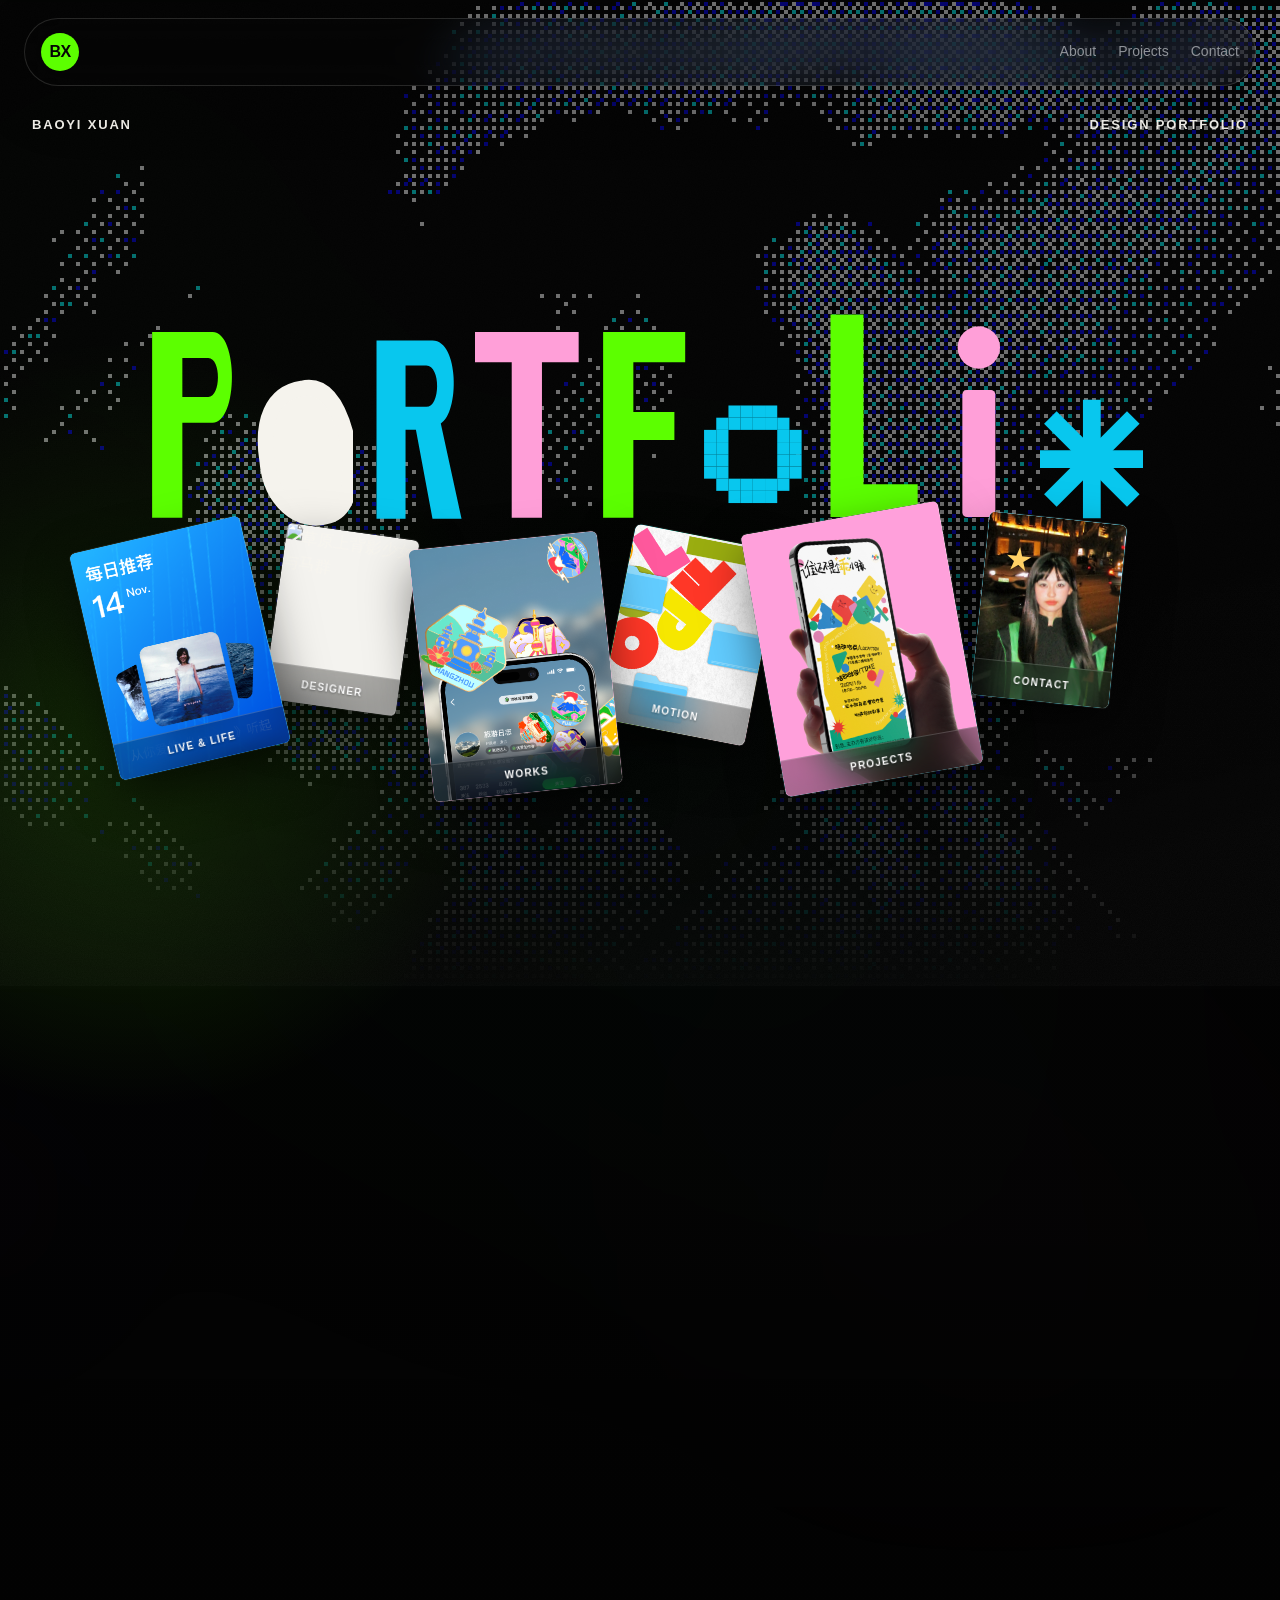
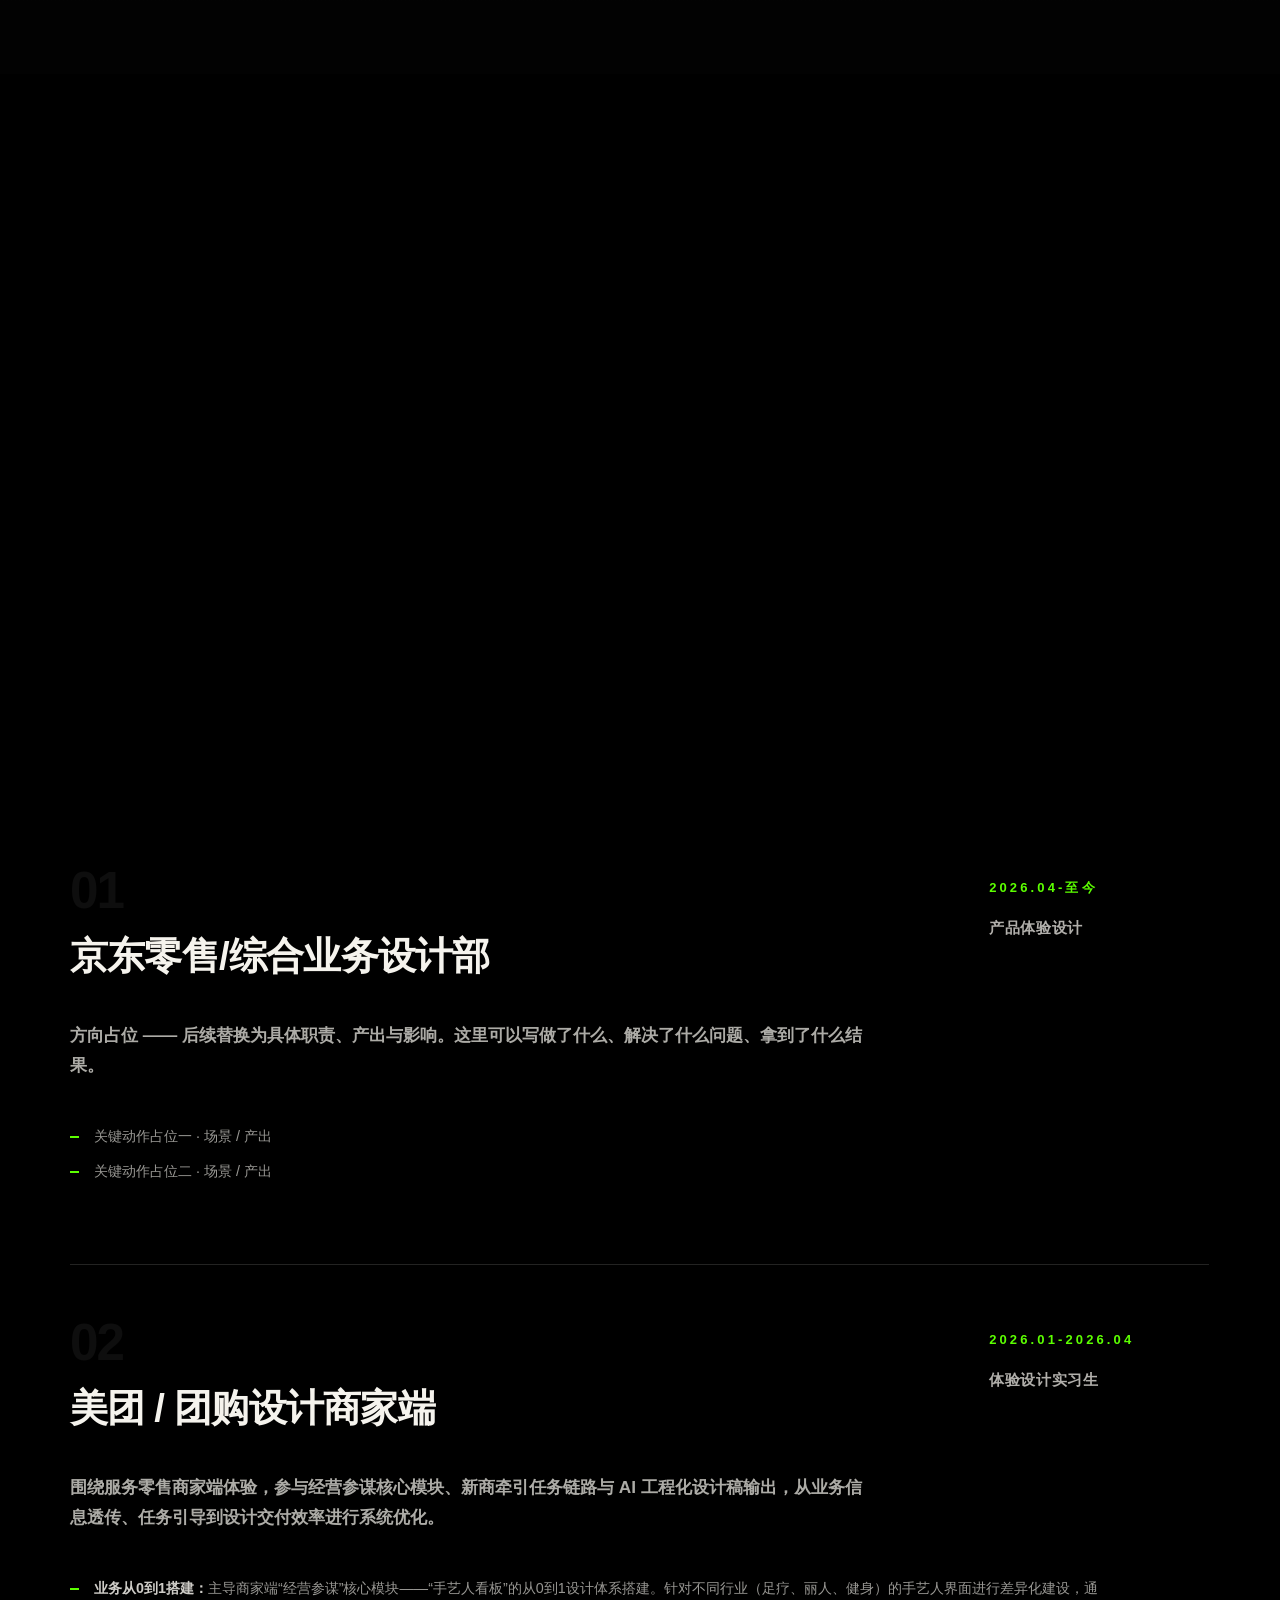
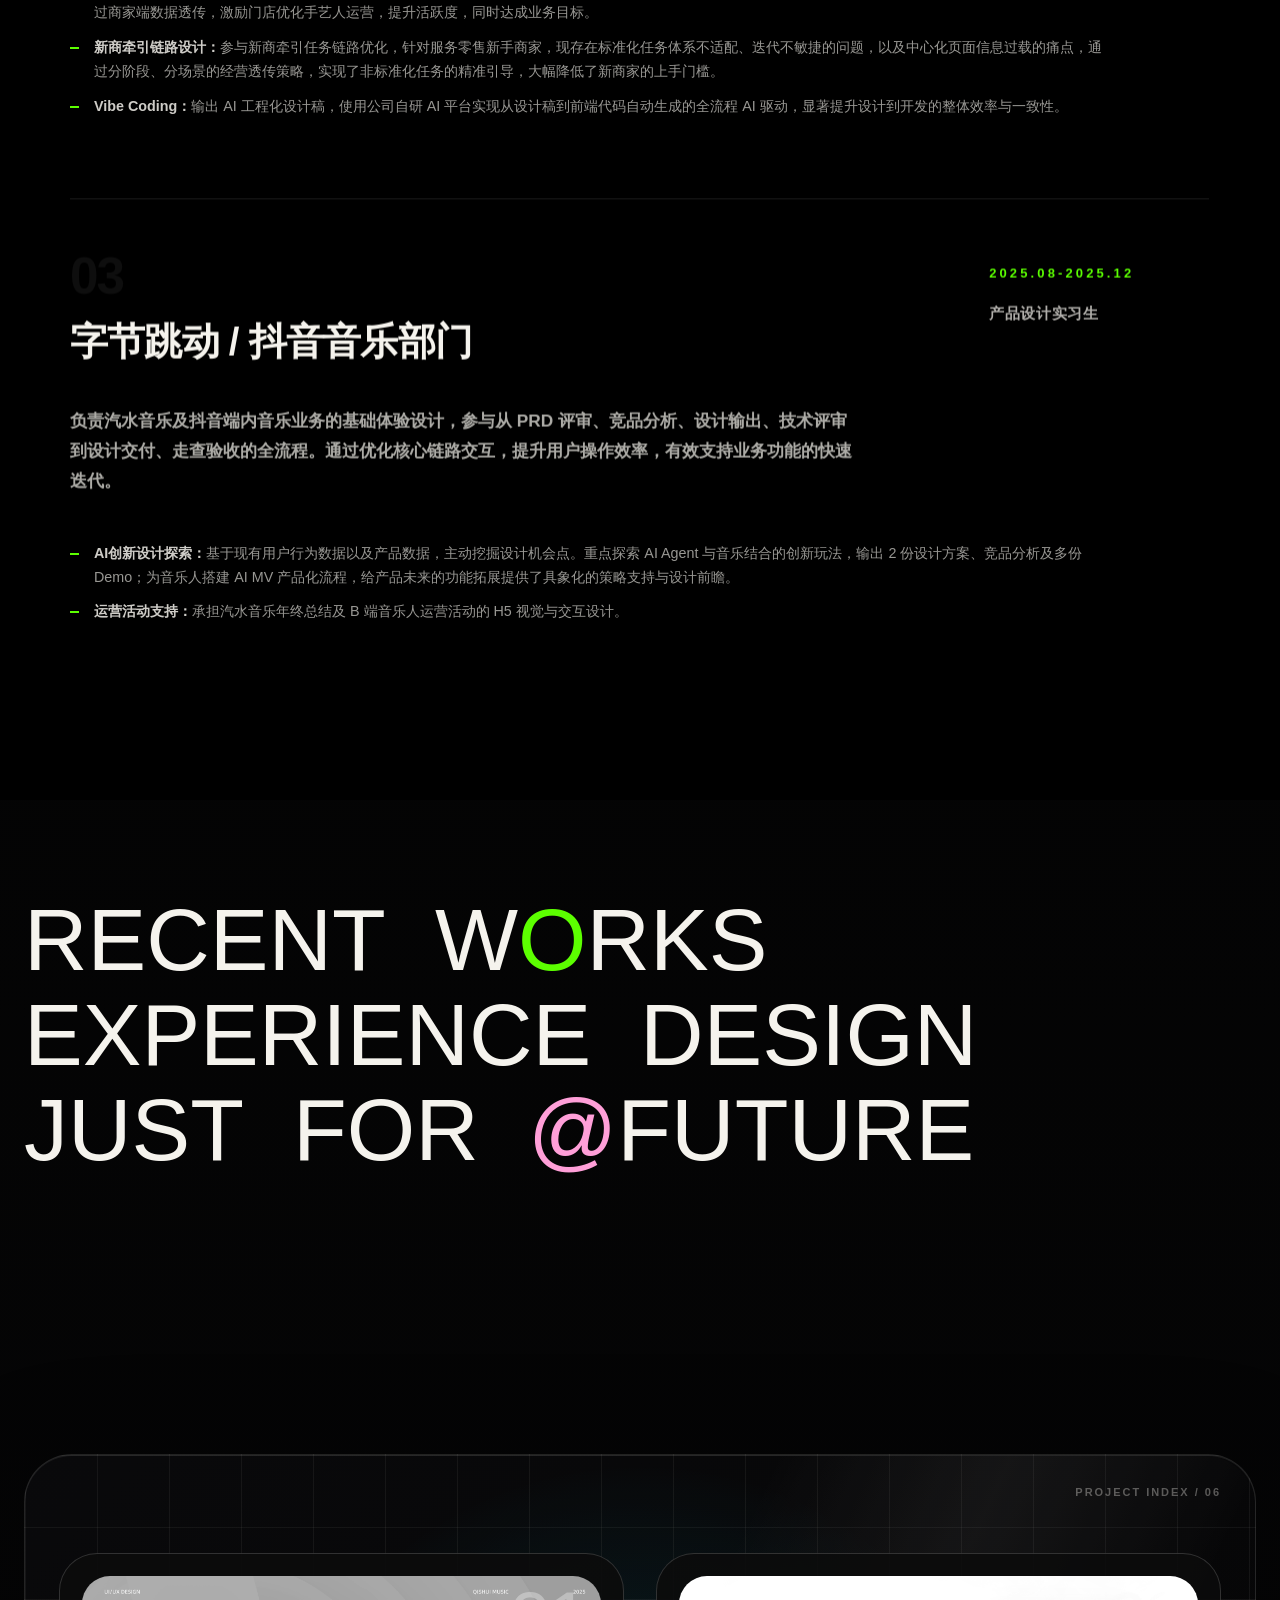
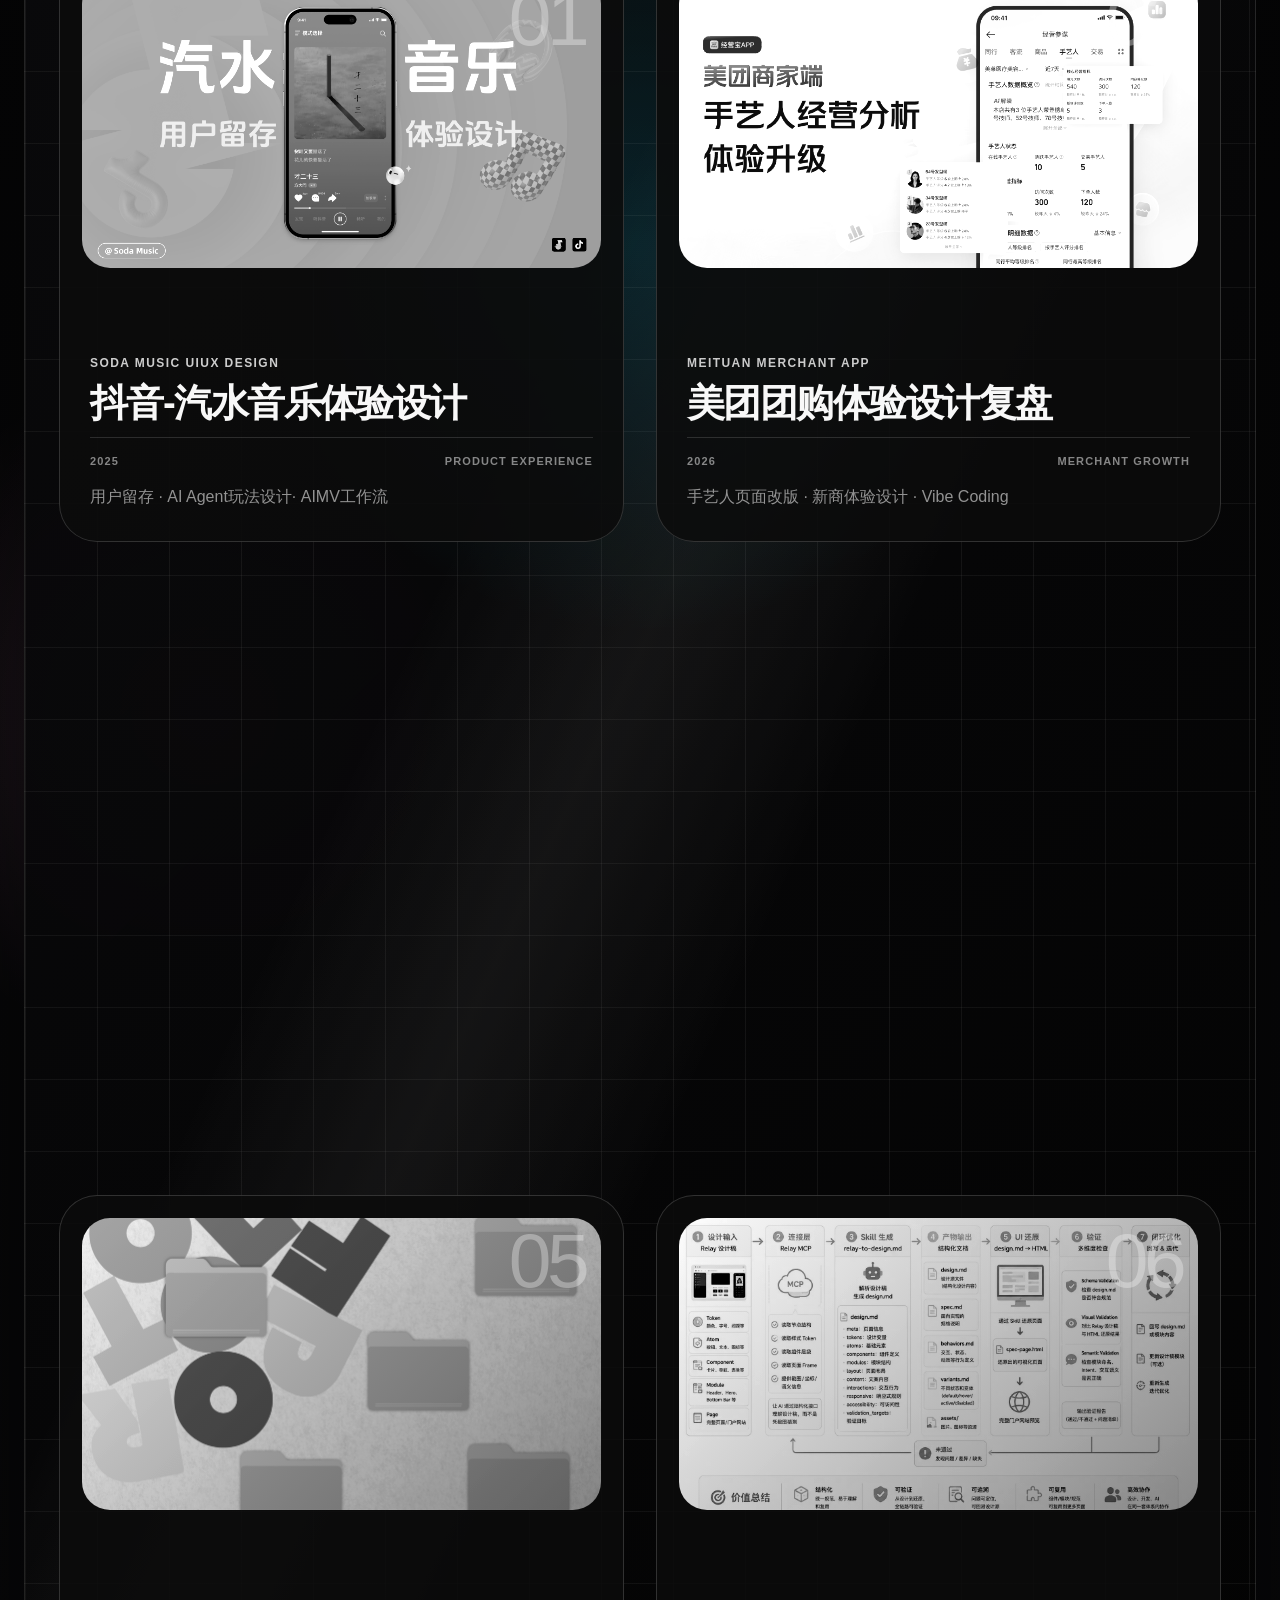
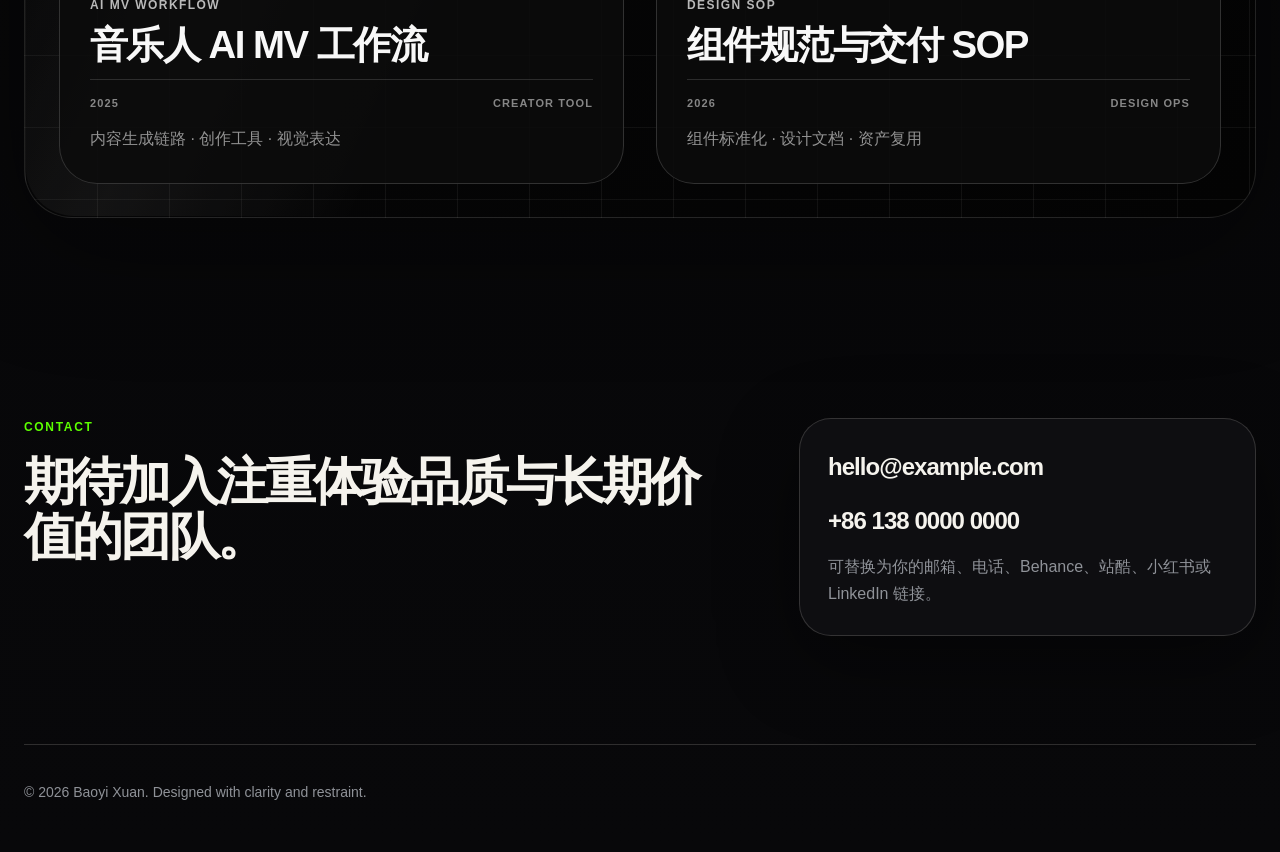
==== commit f3c08e26: "Refresh Meituan case study assets and add campaign visual page - Replace legacy Meituan cover/detail" ====
--- a/index.html
+++ b/index.html
@@ -276,32 +276,68 @@
           </span>
         </h2>
       </div>
-      <div class="project-gallery">
+      <div class="project-gallery" data-project-count="06">
         <div class="project-grid" aria-label="Recent works gallery">
-        <a class="project-card" id="work-qishui" href="project-qishui.html" style="--i:0">
-          <div class="project-visual visual-qishui" aria-label="汽水音乐 新商体验优化封面"></div>
-          <div class="project-info">
-            <p>Soda Music UIUX Design</p>
-            <h3>抖音-汽水音乐体验设计</h3>
-            <span>用户留存 · AI Agent玩法设计· AIMV工作流</span>
-          </div>
-        </a>
-        <a class="project-card" id="work-meituan" href="project-meituan.html" style="--i:1">
-          <div class="project-visual visual-meituan" aria-label="美团团购商家端实习产出封面"></div>
-          <div class="project-info">
-            <p>Meituan Merchant App</p>
-            <h3>美团团购体验设计复盘</h3>
-            <span>手艺人页面改版 · 新商体验设计 · Vibe Coding</span>
-          </div>
-        </a>
-        <a class="project-card" id="work-system" href="project-jd-wiki.html" style="--i:5">
-          <div class="project-visual visual-system" aria-label="京东组件库与规范沉淀项目封面"></div>
-          <div class="project-info">
-            <p>JD Design Wiki</p>
-            <h3>京东组件库与规范沉淀 Wiki</h3>
-            <span>AI 组件文档 · Design.md · SOP</span>
-          </div>
-        </a>
+          <a class="project-card" id="work-qishui" href="project-qishui.html" style="--i:0" data-index="01">
+            <span class="project-index" aria-hidden="true">01</span>
+            <div class="project-visual visual-qishui" aria-label="汽水音乐 新商体验优化封面"></div>
+            <div class="project-info">
+              <p>Soda Music UIUX Design</p>
+              <h3>抖音-汽水音乐体验设计</h3>
+              <div class="project-meta-line"><span>2025</span><span>Product Experience</span></div>
+              <span>用户留存 · AI Agent玩法设计· AIMV工作流</span>
+            </div>
+          </a>
+          <a class="project-card" id="work-meituan" href="project-meituan.html" style="--i:1" data-index="02">
+            <span class="project-index" aria-hidden="true">02</span>
+            <div class="project-visual visual-meituan" aria-label="美团团购商家端实习产出封面"></div>
+            <div class="project-info">
+              <p>Meituan Merchant App</p>
+              <h3>美团团购体验设计复盘</h3>
+              <div class="project-meta-line"><span>2026</span><span>Merchant Growth</span></div>
+              <span>手艺人页面改版 · 新商体验设计 · Vibe Coding</span>
+            </div>
+          </a>
+          <a class="project-card" id="work-system" href="project-jd-wiki.html" style="--i:2" data-index="03">
+            <span class="project-index" aria-hidden="true">03</span>
+            <div class="project-visual visual-system" aria-label="京东组件库与规范沉淀项目封面"></div>
+            <div class="project-info">
+              <p>JD Design Wiki</p>
+              <h3>京东-AI搭建设计系统工作流</h3>
+              <div class="project-meta-line"><span>2026</span><span>AI-Native System</span></div>
+              <span>AI 组件文档 · Design.md · SOP</span>
+            </div>
+          </a>
+          <a class="project-card" id="work-meituan-campaign" href="project-meituan-visual.html" style="--i:3" data-index="04">
+            <span class="project-index" aria-hidden="true">04</span>
+            <div class="project-visual visual-meituan-campaign" aria-label="美团活动运营视觉设计封面"></div>
+            <div class="project-info">
+              <p>Meituan Campaign Design</p>
+              <h3>美团活动运营视觉设计</h3>
+              <div class="project-meta-line"><span>2025</span><span>Operation Visual</span></div>
+              <span>活动主视觉 · 运营物料 · 营销场景延展</span>
+            </div>
+          </a>
+          <a class="project-card" id="work-aimv" href="project-qishui.html" style="--i:4" data-index="05">
+            <span class="project-index" aria-hidden="true">05</span>
+            <div class="project-visual visual-aimv" aria-label="AI MV 工作流设计封面"></div>
+            <div class="project-info">
+              <p>AI MV Workflow</p>
+              <h3>音乐人 AI MV 工作流</h3>
+              <div class="project-meta-line"><span>2025</span><span>Creator Tool</span></div>
+              <span>内容生成链路 · 创作工具 · 视觉表达</span>
+            </div>
+          </a>
+          <a class="project-card" id="work-sop" href="project-jd-wiki.html" style="--i:5" data-index="06">
+            <span class="project-index" aria-hidden="true">06</span>
+            <div class="project-visual visual-sop" aria-label="设计规范 SOP 沉淀封面"></div>
+            <div class="project-info">
+              <p>Design SOP</p>
+              <h3>组件规范与交付 SOP</h3>
+              <div class="project-meta-line"><span>2026</span><span>Design Ops</span></div>
+              <span>组件标准化 · 设计文档 · 资产复用</span>
+            </div>
+          </a>
         </div>
       </div>
     </section>
@@ -346,6 +382,7 @@
   <script>
     (() => {
       const cards = document.querySelectorAll('.project-card');
+      const gallery = document.querySelector('.project-gallery');
       const reducedMotion = window.matchMedia('(prefers-reduced-motion: reduce)').matches;
       const rotateAmplitude = 7;
       const scaleOnHover = 1.025;
@@ -369,6 +406,16 @@
         const degrees = Math.atan2(dy, dx) * (180 / Math.PI) + 90;
         return degrees < 0 ? degrees + 360 : degrees;
       };
+
+      if (gallery) {
+        gallery.addEventListener('pointermove', (event) => {
+          const rect = gallery.getBoundingClientRect();
+          const x = ((event.clientX - rect.left) / rect.width) * 100;
+          const y = ((event.clientY - rect.top) / rect.height) * 100;
+          gallery.style.setProperty('--gallery-x', `${x.toFixed(2)}%`);
+          gallery.style.setProperty('--gallery-y', `${y.toFixed(2)}%`);
+        });
+      }
 
       cards.forEach((card) => {
         const state = {
--- a/styles.css
+++ b/styles.css
@@ -501,14 +501,53 @@
 .capability-card p { margin-bottom: 0; color: var(--muted); }
 
 .project-gallery {
+  --gallery-x: 50%;
+  --gallery-y: 20%;
   position: relative;
+  padding: clamp(18px, 2.8vw, 34px);
+  border: 1px solid rgba(245, 243, 237, 0.12);
+  border-radius: clamp(28px, 4vw, 48px);
+  background:
+    linear-gradient(90deg, rgba(245, 243, 237, 0.06) 1px, transparent 1px),
+    linear-gradient(180deg, rgba(245, 243, 237, 0.05) 1px, transparent 1px),
+    linear-gradient(135deg, rgba(10, 10, 12, 0.92), rgba(3, 3, 3, 0.98));
+  background-size: 72px 72px, 72px 72px, auto;
   overflow: visible;
+  box-shadow: inset 0 1px 0 rgba(255, 255, 255, 0.08), 0 32px 120px rgba(0, 0, 0, 0.36);
+}
+.project-gallery::before {
+  content: "PROJECT INDEX / 06";
+  position: absolute;
+  top: clamp(16px, 2.4vw, 28px);
+  right: clamp(18px, 2.8vw, 34px);
+  z-index: 0;
+  color: rgba(245, 243, 237, 0.34);
+  font-size: 11px;
+  font-weight: 800;
+  letter-spacing: 0.18em;
+  text-transform: uppercase;
+}
+.project-gallery::after {
+  content: "";
+  position: absolute;
+  inset: 1px;
+  z-index: 0;
+  pointer-events: none;
+  border-radius: inherit;
+  background:
+    linear-gradient(115deg, transparent 0 35%, rgba(245, 243, 237, 0.08) 46%, transparent 58%),
+    radial-gradient(circle at var(--gallery-x) var(--gallery-y), rgba(8, 199, 238, 0.2), transparent 24rem);
+  opacity: 0.72;
+  mix-blend-mode: screen;
+  transition: opacity 260ms ease;
 }
 .project-grid {
+  position: relative;
+  z-index: 1;
   display: grid;
-  grid-template-columns: repeat(3, minmax(0, 1fr));
-  gap: 34px;
-  padding: 56px 26px 36px;
+  grid-template-columns: repeat(2, minmax(0, 1fr));
+  gap: clamp(18px, 2.6vw, 32px);
+  padding: clamp(38px, 5vw, 72px) 0 0;
   overflow: visible;
 }
 .project-card {
@@ -535,20 +574,22 @@
   --gradient-seven: radial-gradient(at 51% 4%, #c084fc 0, transparent 52%);
   position: relative;
   isolation: isolate;
-  min-height: 0;
-  padding: 18px;
+  min-height: clamp(480px, 46vw, 620px);
+  padding: clamp(16px, 2vw, 22px);
   display: flex;
   flex-direction: column;
+  justify-content: space-between;
   border: 1px solid var(--line);
-  border-radius: var(--radius-xl);
+  border-radius: clamp(24px, 3.2vw, 38px);
   background: var(--card-bg);
   overflow: visible;
   transform-origin: center;
   transform-style: preserve-3d;
-  will-change: transform;
+  filter: grayscale(1) saturate(0) contrast(1.04);
+  will-change: transform, filter;
   opacity: var(--enter-opacity);
   transform: perspective(900px) translateY(calc(var(--tilt-lift) + var(--enter-y))) rotateX(var(--tilt-x)) rotateY(var(--tilt-y)) scale(var(--tilt-scale));
-  transition: box-shadow 360ms ease, border-color 360ms ease, background 360ms ease;
+  transition: filter 520ms ease, box-shadow 360ms ease, border-color 360ms ease, background 360ms ease;
   animation: project-card-in 700ms cubic-bezier(0.22, 1, 0.36, 1) both;
   animation-delay: calc(var(--i, 0) * 70ms);
 }
@@ -616,9 +657,28 @@
 .project-card:hover,
 .project-card:focus-visible {
   z-index: 5;
+  filter: grayscale(0) saturate(1);
   background: rgba(20, 22, 28, 0.96);
   box-shadow: 0 26px 72px rgba(0, 0, 0, 0.46);
   border-color: rgba(245, 243, 237, 0.18);
+}
+.project-index {
+  position: absolute;
+  top: clamp(20px, 2.6vw, 34px);
+  right: clamp(22px, 3vw, 38px);
+  z-index: 2;
+  color: rgba(245, 243, 237, 0.34);
+  font-family: "Helvetica Neue", Helvetica, Arial, sans-serif;
+  font-size: clamp(42px, 6vw, 92px);
+  font-weight: 500;
+  line-height: 0.82;
+  letter-spacing: -0.06em;
+  transition: color 260ms ease, transform 520ms cubic-bezier(0.22, 1, 0.36, 1);
+}
+.project-card:hover .project-index,
+.project-card:focus-visible .project-index {
+  color: rgba(245, 243, 237, 0.76);
+  transform: translate3d(0, -6px, 42px);
 }
 .project-card.large { min-height: 520px; }
 .project-visual {
@@ -626,7 +686,7 @@
   width: 100%;
   aspect-ratio: 16 / 9;
   min-height: 0;
-  border-radius: 24px;
+  border-radius: clamp(18px, 2.2vw, 28px);
   background-size: cover;
   background-position: center;
   filter: saturate(1.08) contrast(1.08);
@@ -641,7 +701,7 @@
 .visual-ux { background-image: linear-gradient(135deg, rgba(92,255,0,0.24), rgba(0,0,0,0.72)), url("https://images.unsplash.com/photo-1559028012-481c04fa702d?auto=format&fit=crop&w=1200&q=80"); }
 .visual-meituan {
   overflow: hidden;
-  background-image: url("assets/meituan/cover-new-business.png");
+  background-image: url("assets/meituan/1封面.png");
   background-size: cover;
   background-position: center;
 }
@@ -764,12 +824,58 @@
   background-size: cover;
   background-position: center;
 }
-.project-info { padding: 22px 8px 8px; }
+.visual-meituan-campaign {
+  background-image:
+    linear-gradient(135deg, rgba(5, 5, 7, 0.02), rgba(5, 5, 7, 0.16)),
+    url("assets/meituan visual/Slide 16_9 - 1.png");
+  background-size: cover;
+  background-position: center;
+}
+.visual-aimv {
+  background-image:
+    linear-gradient(135deg, rgba(5, 5, 7, 0.08), rgba(5, 5, 7, 0.48)),
+    url("assets/cover-cards/motion-folders-new.png");
+  background-size: cover;
+  background-position: center;
+}
+.visual-sop {
+  background-image:
+    linear-gradient(135deg, rgba(5, 5, 7, 0.06), rgba(5, 5, 7, 0.48)),
+    url("assets/jd-wiki/relay-design-wiki-flow.png");
+  background-size: cover;
+  background-position: center;
+}
+.project-info { padding: clamp(20px, 2.3vw, 30px) 8px 8px; }
 .project-info p { margin-bottom: 8px; color: var(--accent); font-size: 12px; font-weight: 800; letter-spacing: 0.12em; text-transform: uppercase; }
 #work-meituan .project-info p { color: #ffcc00; }
 #work-system .project-info p { color: var(--accent-blue); }
-.project-info h3 { font-size: 26px; }
-.project-info span { color: var(--muted); }
+#work-meituan-campaign .project-info p { color: #ffcc00; }
+#work-aimv .project-info p { color: var(--accent-pink); }
+#work-sop .project-info p { color: #9db6ff; }
+.project-info h3 {
+  max-width: 12em;
+  margin-bottom: 14px;
+  font-size: clamp(26px, 3vw, 42px);
+  line-height: 1.08;
+  letter-spacing: -0.04em;
+}
+.project-info > span { color: var(--muted); }
+.project-meta-line {
+  display: flex;
+  justify-content: space-between;
+  gap: 14px;
+  margin: 0 0 14px;
+  padding-top: 14px;
+  border-top: 1px solid rgba(245, 243, 237, 0.14);
+  color: rgba(245, 243, 237, 0.52);
+  font-size: 11px;
+  font-weight: 800;
+  letter-spacing: 0.1em;
+  text-transform: uppercase;
+}
+.project-meta-line span {
+  color: inherit;
+}
 
 @property --enter-y {
   syntax: '<length>';
@@ -851,11 +957,13 @@
 body.project-qishui .case-longform,
 body.project-meituan .case-longform {
   padding: 12px 24px 56px;
-  gap: 12px;
+  gap: 0;
 }
 body.project-qishui .case-longform figure,
 body.project-meituan .case-longform figure {
-  border-radius: 12px;
+  border: 0;
+  border-radius: 0;
+  box-shadow: none;
 }
 .next-project { justify-content: center; gap: 12px; padding: 24px 0 72px; }
 
@@ -943,6 +1051,11 @@
 .jd-system-panel > p { margin: 12px 0 18px; color: rgba(245,243,237,.42); font: 500 10px/1.4 monospace; }
 .jd-relay-canvas, .jd-code-window, .jd-wiki-window { height: 210px; border: 1px solid rgba(245,243,237,.12); border-radius: 12px; background: #0c1017; }
 .jd-relay-canvas { position: relative; padding: 17px; overflow: hidden; }
+.jd-relay-canvas img,
+.jd-wiki-window img { width: 100%; height: 100%; display: block; object-fit: cover; }
+.jd-relay-canvas:has(> img) { padding: 0; }
+.jd-relay-canvas img { border-radius: 8px; object-position: center top; }
+.jd-wiki-window img { object-position: center top; }
 .jd-relay-label { color: #fff; font-size: 12px; font-weight: 800; }
 .jd-relay-nav { width: 58%; height: 7px; margin-top: 12px; border-radius: 9px; background: rgba(255,255,255,.13); }
 .jd-relay-tabs { display: flex; gap: 7px; margin: 16px 0 10px; }
@@ -960,6 +1073,7 @@
 .jd-code-window strong { color: #67aef2; }.jd-code-window em { color: #b9d9f9; }.jd-code-window span { color: #8bd6b1; }
 .jd-live-dot { width: 7px; height: 7px; border-radius: 50%; background: #67e8a5; box-shadow: 0 0 10px #67e8a5; }
 .jd-wiki-window { display: grid; grid-template-columns: 42px 1fr; overflow: hidden; }
+.jd-wiki-window:has(> img) { display: block; }
 .jd-wiki-window aside { padding: 14px 11px; display: grid; align-content: start; gap: 12px; border-right: 1px solid rgba(255,255,255,.08); }
 .jd-wiki-window aside i { width: 19px; height: 4px; border-radius: 4px; background: rgba(255,255,255,.17); }
 .jd-wiki-window > div { padding: 17px; }
@@ -1028,8 +1142,7 @@
 }
 .jd-summary-results article {
   position: relative;
-  min-height: 300px;
-  padding: 24px;
+  padding: 28px 24px 24px;
   display: flex;
   flex-direction: column;
   overflow: hidden;
@@ -1039,19 +1152,7 @@
   transition: transform .25s ease, border-color .25s ease;
 }
 .jd-summary-results article:hover { transform: translateY(-5px); border-color: rgba(103,174,242,.5); }
-.jd-summary-results article > span { color: rgba(103,174,242,.62); font: 700 10px/1 monospace; }
-.jd-summary-results article > i {
-  width: 48px;
-  height: 48px;
-  margin: 34px 0 24px;
-  display: grid;
-  place-items: center;
-  border: 1px solid rgba(103,174,242,.35);
-  border-radius: 13px;
-  background: rgba(103,174,242,.1);
-  color: #78baff;
-  font: 800 13px/1 monospace;
-}
+.jd-summary-results article > span { color: rgba(103,174,242,.72); font: 700 22px/1 "Space Mono", monospace; letter-spacing: 0.04em; margin-bottom: 36px; }
 .jd-summary-results h3 { margin: 0 0 12px; color: #fff; font-size: 21px; }
 .jd-summary-results p { margin: 0; color: rgba(245,243,237,.58); font-size: 14px; line-height: 1.7; }
 .jd-summary-results small { margin-top: auto; padding-top: 22px; color: rgba(103,174,242,.7); font: 600 9px/1.2 monospace; letter-spacing: .05em; }
@@ -1094,20 +1195,19 @@
   border-radius: 26px;
   background: linear-gradient(145deg,rgba(19,25,35,.94),rgba(8,11,16,.96));
 }
-.jd-context-line header { display: flex; align-items: center; gap: 15px; }
-.jd-context-line header > span { width: 42px; height: 42px; display: grid; place-items: center; border-radius: 50%; background: rgba(103,174,242,.13); color: #72b5f8; font: 800 11px/1 monospace; }
-.jd-context-line header small { color: rgba(103,174,242,.58); font: 700 9px/1 monospace; letter-spacing: .1em; }
-.jd-context-line h3 { margin: 5px 0 0; color: #fff; font-size: 25px; }
+.jd-context-line header { display: flex; align-items: center; gap: 18px; }
+.jd-context-line h3 { margin: 0; color: #fff; font-size: 34px; letter-spacing: -.01em; display: flex; align-items: baseline; gap: 14px; }
+.jd-line-index { color: rgba(103,174,242,.72); font: 700 22px/1 "Space Mono", monospace; letter-spacing: 0.04em; }
 .jd-context-line > p { margin: 40px 0 32px; color: rgba(245,243,237,.64); font-size: 17px; line-height: 1.8; }
 .jd-context-line > p strong { color: #fff; font-weight: 650; }
 .jd-context-signals { display: grid; grid-template-columns: 1fr 1fr; gap: 9px; }
-.jd-context-signals span { padding: 14px; display: flex; align-items: center; justify-content: space-between; border-radius: 10px; background: rgba(245,243,237,.055); color: rgba(245,243,237,.82); font-size: 13px; }
-.jd-context-signals i { color: rgba(103,174,242,.55); font: 600 8px/1 monospace; text-transform: uppercase; }
-.jd-context-source { position: relative; height: 74px; margin-top: 18px; display: flex; align-items: center; }
-.jd-context-source i { position: absolute; width: 68px; height: 50px; border: 1px solid rgba(103,174,242,.28); border-radius: 8px; background: #151c27; transform: rotate(-5deg); }
-.jd-context-source i:nth-child(2) { left: 38px; transform: rotate(2deg); background: #192332; }
-.jd-context-source i:nth-child(3) { left: 76px; transform: rotate(6deg); background: #1d2a3a; }
-.jd-context-source b { margin-left: 164px; color: rgba(245,243,237,.44); font-size: 11px; }
+.jd-context-signals span { padding: 14px 18px; border-radius: 10px; background: rgba(245,243,237,.055); color: rgba(245,243,237,.82); font-size: 14px; }
+.jd-context-fragments { display: grid; grid-template-columns: repeat(3,1fr); gap: 9px; }
+.jd-context-fragments span { min-height: 62px; display: grid; place-items: center; border: 1px dashed rgba(245,243,237,.18); border-radius: 10px; color: rgba(245,243,237,.7); font-size: 14px; }
+.jd-context-barrier { display: grid; grid-template-columns: auto 1fr auto; align-items: center; gap: 10px; margin-top: 25px; }
+.jd-context-barrier span,.jd-context-barrier em { color: rgba(245,243,237,.45); font-size: 10px; }
+.jd-context-barrier em { color: #f08989; }
+.jd-context-barrier b { height: 1px; background: linear-gradient(90deg,rgba(245,243,237,.16),rgba(240,137,137,.6)); }
 .jd-context-plus { display: grid; place-items: center; align-content: center; gap: 12px; }
 .jd-context-plus span { width: 38px; height: 38px; display: grid; place-items: center; border: 1px solid rgba(103,174,242,.4); border-radius: 50%; color: #67aef2; font-size: 22px; }
 .jd-context-plus small { color: rgba(103,174,242,.45); font: 600 7px/1 monospace; writing-mode: vertical-rl; letter-spacing: .12em; }
@@ -1159,22 +1259,17 @@
   border-radius: 28px;
   background: rgba(8,11,16,.86);
 }
-.jd-library-compare > header,.jd-compare-row { display: grid; grid-template-columns: 1fr 66px 1fr; align-items: center; }
-.jd-library-compare > header { padding: 30px 34px; background: linear-gradient(90deg,rgba(245,243,237,.035),rgba(47,142,232,.13)); }
-.jd-library-compare > header > div { display: grid; grid-template-columns: 1fr auto; align-items: end; gap: 4px 14px; }
-.jd-library-compare > header small { grid-column: 1 / -1; color: rgba(245,243,237,.36); font: 700 9px/1 monospace; letter-spacing: .12em; }
-.jd-library-compare > header div:last-child small { color: rgba(103,174,242,.65); }
-.jd-library-compare h3 { margin: 6px 0 0; font-size: clamp(22px,2.4vw,34px); }
-.jd-library-compare > header span { color: rgba(245,243,237,.42); font: 600 9px/1 monospace; }
-.jd-library-compare > header div:last-child span { padding: 6px 9px; border-radius: 999px; background: rgba(47,142,232,.2); color: #8ac5ff; }
-.jd-library-compare > header > i,.jd-compare-row > i { justify-self: center; color: rgba(103,174,242,.55); font-style: normal; }
-.jd-compare-row { min-height: 94px; border-top: 1px solid rgba(245,243,237,.09); }
-.jd-compare-row > div { height: 100%; padding: 22px 34px; display: grid; grid-template-columns: 30px 1fr; align-items: center; gap: 14px; }
-.jd-compare-row > div:last-child { background: rgba(47,142,232,.035); }
-.jd-compare-row b { color: rgba(245,243,237,.24); font: 600 9px/1 monospace; }
-.jd-compare-row > div:last-child b { color: rgba(103,174,242,.6); }
-.jd-compare-row p { margin: 0; color: rgba(245,243,237,.58); font-size: clamp(15px,1.45vw,20px); }
-.jd-compare-row > div:last-child p { color: rgba(245,243,237,.92); font-weight: 600; }
+.jd-library-compare > header,.jd-compare-row { display: grid; grid-template-columns: 1fr 96px 1fr; align-items: center; }
+.jd-library-compare > header { padding: 34px 40px; background: linear-gradient(90deg,rgba(245,243,237,.035),rgba(47,142,232,.13)); }
+.jd-library-compare > header > div { display: grid; grid-template-columns: 1fr auto; align-items: baseline; gap: 4px 14px; }
+.jd-library-compare h3 { margin: 0; font-size: clamp(24px,2.6vw,36px); }
+.jd-library-compare > header span { color: rgba(245,243,237,.42); font: 600 12px/1 "Space Mono", monospace; }
+.jd-library-compare > header div:last-child span { padding: 6px 10px; border-radius: 999px; background: rgba(47,142,232,.2); color: #8ac5ff; }
+.jd-compare-arrow { justify-self: center; font-style: normal; color: #78baff; font-size: 34px; font-weight: 700; line-height: 1; letter-spacing: -0.02em; text-shadow: 0 0 24px rgba(103,174,242,.35); }
+.jd-library-compare > header .jd-compare-arrow { font-size: 44px; color: #a8d0ff; text-shadow: 0 0 28px rgba(103,174,242,.55); }
+.jd-compare-row { min-height: 90px; border-top: 1px solid rgba(245,243,237,.09); }
+.jd-compare-row > p { margin: 0; padding: 24px 40px; height: 100%; display: flex; align-items: center; color: rgba(245,243,237,.58); font-size: clamp(16px,1.5vw,20px); }
+.jd-compare-row > p:last-child { background: rgba(47,142,232,.035); color: rgba(245,243,237,.92); font-weight: 600; }
 .jd-definition-model {
   display: grid;
   grid-template-columns: 1fr auto 1fr auto 1fr auto 1fr 1.25fr;
@@ -1195,7 +1290,7 @@
 .jd-layers-head { display:grid; grid-template-columns:minmax(300px,.9fr) minmax(360px,1.1fr); gap:28px clamp(48px,8vw,130px); align-items:end; }
 .jd-layers-head .eyebrow { grid-column:1 / -1; align-self:start; margin-bottom:18px; }
 .jd-layers-head > div > span { color: #67aef2; font: 700 10px/1 monospace; letter-spacing: .14em; }
-.jd-layers-head h2 { margin: 14px 0 0; font-size: clamp(36px,3.8vw,58px); line-height: 1.08; letter-spacing: -.04em; word-break: keep-all; overflow-wrap: normal; }
+.jd-layers-head h2 { margin: 10px 0 0; font-size: clamp(36px,3.8vw,58px); line-height: .98; letter-spacing: -.04em; word-break: keep-all; overflow-wrap: normal; }
 .jd-layers-head h2 > span { display: block; }
 .jd-layers-head > p { margin: 0; color: rgba(245,243,237,.62); font-size: 17px; line-height: 1.85; }
 .jd-layers-head > p strong { color: #fff; }
@@ -1249,6 +1344,107 @@
 .jd-flow {
   padding-top: 12px;
 }
+.jd-key-issue {
+  padding-top: 116px;
+  padding-bottom: 120px;
+  background: #f5f5f7;
+  box-shadow: 0 0 0 100vmax #f5f5f7;
+  clip-path: inset(0 -100vmax);
+}
+.jd-key-issue-head {
+  display: grid;
+  grid-template-columns: minmax(320px, 0.95fr) minmax(360px, 1.05fr);
+  gap: 28px clamp(48px, 8vw, 130px);
+  align-items: end;
+  padding-bottom: 42px;
+}
+.jd-key-issue-head .eyebrow {
+  grid-column: 1 / -1;
+}
+.jd-key-issue-head h2 {
+  margin: 0;
+  max-width: 760px;
+  color: #1d1d1f;
+  font-size: clamp(42px, 5.4vw, 84px);
+  line-height: 1.04;
+  letter-spacing: -0.05em;
+}
+.jd-key-issue-head p {
+  margin: 0;
+  color: #3a3a3c;
+  font-size: 16px;
+  line-height: 1.8;
+}
+.jd-key-capabilities {
+  display: flex;
+  flex-wrap: wrap;
+  gap: 10px;
+  padding: 22px;
+  border-radius: 28px;
+  background: #fff;
+  box-shadow: 0 6px 18px rgba(0, 0, 0, 0.025), 0 1px 0 rgba(0, 0, 0, 0.018);
+}
+.jd-key-capabilities span {
+  padding: 12px 16px;
+  border-radius: 999px;
+  background: #f5f5f7;
+  color: #0066cc;
+  font-size: 13px;
+  font-weight: 800;
+}
+.jd-key-problems {
+  display: grid;
+  grid-template-columns: repeat(3, 1fr);
+  gap: 18px;
+  margin-top: 18px;
+}
+.jd-key-problems article {
+  min-height: 300px;
+  padding: clamp(26px, 3vw, 38px);
+  border-radius: 28px;
+  background: #fff;
+  box-shadow: 0 6px 18px rgba(0, 0, 0, 0.025), 0 1px 0 rgba(0, 0, 0, 0.018);
+}
+.jd-key-problems article span {
+  color: #2997ff;
+  font: 800 28px/1 monospace;
+}
+.jd-key-problems h3 {
+  margin: 46px 0 18px;
+  color: #1d1d1f;
+  font-size: clamp(24px, 2.4vw, 34px);
+  line-height: 1.18;
+  letter-spacing: -0.04em;
+}
+.jd-key-problems p {
+  margin: 0;
+  color: #6e6e73;
+  font-size: 15px;
+  line-height: 1.75;
+}
+.jd-key-conclusion {
+  margin-top: 18px;
+  padding: clamp(28px, 4vw, 48px);
+  display: grid;
+  grid-template-columns: 0.35fr 1fr;
+  gap: 24px;
+  align-items: center;
+  border-radius: 28px;
+  background: #0066cc;
+  color: #fff;
+}
+.jd-key-conclusion span {
+  color: rgba(255, 255, 255, 0.65);
+  font: 800 11px/1 monospace;
+  letter-spacing: 0.14em;
+  text-transform: uppercase;
+}
+.jd-key-conclusion p {
+  margin: 0;
+  font-size: clamp(22px, 2.4vw, 34px);
+  line-height: 1.45;
+  letter-spacing: -0.03em;
+}
 .jd-input-case { margin: 54px 0 34px; }
 .jd-input-case-head { display:grid; grid-template-columns:minmax(300px,.9fr) minmax(360px,1.1fr); gap:28px clamp(48px,8vw,130px); align-items:end; margin-bottom:32px; }
 .jd-input-case-head > span { grid-column:1 / -1; align-self:start; margin-bottom:18px; color:#67aef2; font:700 10px/1 monospace; letter-spacing:.13em; }
@@ -1274,27 +1470,20 @@
 .jd-page-decomposition { padding:24px; }
 .jd-decomp-top { display:flex; justify-content:space-between; align-items:center; padding-bottom:20px; border-bottom:1px solid rgba(245,243,237,.1); }.jd-decomp-top span { color:#67aef2; font:700 9px/1 monospace; letter-spacing:.1em; }.jd-decomp-top small { color:rgba(245,243,237,.35); font-size:9px; }
 .jd-page-decomposition ol { margin:20px 0 0; padding:0; display:grid; gap:8px; list-style:none; }
-.jd-page-decomposition li { min-height:80px; padding:14px 16px; display:grid; grid-template-columns:34px 1fr auto; gap:14px; align-items:center; border:1px solid rgba(245,243,237,.1); border-radius:12px; background:rgba(245,243,237,.035); }.jd-page-decomposition li > span { width:30px; height:30px; display:grid; place-items:center; border-radius:50%; background:rgba(103,174,242,.1); color:#67aef2; font:700 8px/1 monospace; }.jd-page-decomposition li small { color:rgba(103,174,242,.55); font:700 7px/1 monospace; letter-spacing:.1em; }.jd-page-decomposition li h4 { margin:5px 0 3px; font-size:14px; }.jd-page-decomposition li p { margin:0; color:rgba(245,243,237,.42); font-size:10px; }.jd-page-decomposition li > b { color:rgba(103,174,242,.35); font:700 18px/1 monospace; }
-.jd-page-decomposition li.page { border-color:rgba(103,174,242,.45); background:rgba(47,142,232,.1); }.jd-page-decomposition li.module { margin-left:4%; }.jd-page-decomposition li.component { margin-left:8%; }.jd-page-decomposition li.visual { margin-left:12%; }.jd-page-decomposition li.token { margin-left:16%; }
-.jd-decomp-rule { margin:14px 0 0 16%; padding:15px 18px; display:grid; grid-template-columns:auto 1fr; gap:18px; border-radius:12px; background:rgba(103,174,242,.08); }.jd-decomp-rule span { color:#67aef2; font-size:10px; font-weight:700; }.jd-decomp-rule p { margin:0; color:rgba(245,243,237,.55); font-size:10px; line-height:1.65; }
+.jd-page-decomposition li { min-height:80px; padding:14px 16px; display:grid; grid-template-columns:34px 1fr auto; gap:14px; align-items:center; border:1px solid rgba(245,243,237,.1); border-radius:12px; background:rgba(245,243,237,.035); }.jd-page-decomposition li > span { width:30px; height:30px; display:grid; place-items:center; border-radius:50%; background:rgba(103,174,242,.1); color:#67aef2; font:700 8px/1 monospace; }.jd-page-decomposition li small { color:rgba(103,174,242,.55); font:700 7px/1 monospace; letter-spacing:.1em; }.jd-page-decomposition li h4 { margin:2px 0 3px; font-size:16px; line-height:1.18; }.jd-page-decomposition li p { margin:0; color:rgba(245,243,237,.42); font-size:10px; }.jd-page-decomposition li > b { color:rgba(103,174,242,.35); font:700 18px/1 monospace; }
+.jd-page-decomposition li.page { border-color:rgba(103,174,242,.45); background:rgba(47,142,232,.1); }.jd-page-decomposition li.module { margin-left:4%; }.jd-page-decomposition li.visual { margin-left:8%; }.jd-page-decomposition li.token { margin-left:12%; }
+.jd-decomp-rule { margin:14px 0 0 16%; padding:15px 18px; display:grid; grid-template-columns:auto 1fr; gap:18px; border-radius:12px; background:rgba(0,102,204,.1); border:1px solid rgba(0,102,204,.16); }.jd-decomp-rule span { color:#0066cc; font-size:10px; font-weight:800; }.jd-decomp-rule p { margin:0; color:#424245; font-size:11px; font-weight:700; line-height:1.65; }
 .jd-flow-map {
   display: grid;
-  grid-template-columns: repeat(5, minmax(240px, 1fr));
-  gap: 14px;
-  overflow-x: auto;
-  padding: 8px 0 28px;
-  scrollbar-width: thin;
-  scrollbar-color: rgba(47, 142, 232, 0.48) transparent;
-}
-.jd-flow-map::-webkit-scrollbar { height: 8px; }
-.jd-flow-map::-webkit-scrollbar-thumb {
-  border-radius: 999px;
-  background: rgba(47, 142, 232, 0.48);
+  grid-template-columns: repeat(auto-fit, minmax(300px, 1fr));
+  gap: 16px;
+  overflow: visible;
+  padding: 8px 0 20px;
 }
 .jd-flow-step {
   position: relative;
-  min-height: 520px;
-  padding: 22px;
+  min-height: 360px;
+  padding: 20px;
   border: 1px solid rgba(245, 243, 237, 0.14);
   border-radius: 24px;
   background:
@@ -1303,13 +1492,7 @@
   box-shadow: 0 24px 70px rgba(0, 0, 0, 0.28);
 }
 .jd-flow-step::after {
-  content: "";
-  position: absolute;
-  top: 42px;
-  right: -12px;
-  width: 22px;
-  height: 1px;
-  background: rgba(47, 142, 232, 0.72);
+  display: none;
 }
 .jd-flow-step:last-child::after { display: none; }
 .jd-step-head {
@@ -1334,10 +1517,10 @@
   line-height: 1.18;
 }
 .jd-flow-step p {
-  margin: 0 0 22px;
+  margin: 0 0 18px;
   color: rgba(245, 243, 237, 0.68);
-  font-size: 15px;
-  line-height: 1.78;
+  font-size: 14px;
+  line-height: 1.68;
 }
 .jd-flow-step ul {
   margin: 0;
@@ -1478,6 +1661,9 @@
   border-color: rgba(105, 183, 255, 0.52);
   background: rgba(47, 142, 232, 0.18);
 }
+.jd-tree-branch.nested {
+  margin-left: 30px;
+}
 .jd-tree-branch span,
 .jd-tree-root span {
   overflow: hidden;
@@ -1494,7 +1680,7 @@
 }
 .jd-tree-files {
   position: relative;
-  margin: 0 0 0 30px;
+  margin: 0 0 0 48px;
   padding: 0;
   display: grid;
   grid-template-columns: 1fr;
@@ -1575,8 +1761,8 @@
   gap: 16px;
 }
 .jd-file-card {
-  min-height: 280px;
-  padding: 24px;
+  min-height: 220px;
+  padding: 22px;
   display: flex;
   flex-direction: column;
   justify-content: space-between;
@@ -1620,7 +1806,7 @@
   text-transform: uppercase;
 }
 .jd-file-card h3 {
-  margin: 28px 0 12px;
+  margin: 0 0 10px;
   color: var(--ink);
   font-size: 28px;
   line-height: 1.12;
@@ -1672,6 +1858,9 @@
   max-width: 900px;
   margin-bottom: 52px;
 }
+.jd-section-title h2 > span {
+  display: block;
+}
 .jd-structure {
   display: grid;
   grid-template-columns: repeat(3, 1fr);
@@ -1709,10 +1898,10 @@
 .jd-sop-proof { position:relative; min-height:480px; padding:18px; display:flex; flex-direction:column; overflow:hidden; border:1px solid rgba(245,243,237,.12); border-radius:17px; background:radial-gradient(circle at 85% 15%,rgba(47,142,232,.2),transparent 35%),#090e15; }
 .jd-sop-proof::before { content:""; position:absolute; inset:0; opacity:.12; background-image:linear-gradient(rgba(103,174,242,.2) 1px,transparent 1px),linear-gradient(90deg,rgba(103,174,242,.2) 1px,transparent 1px); background-size:28px 28px; }
 .jd-sop-proof-head { position:relative; z-index:1; display:flex; justify-content:space-between; color:rgba(103,174,242,.68); font:700 8px/1 monospace; letter-spacing:.12em; }.jd-sop-proof-head i { color:rgba(245,243,237,.3); font-style:normal; letter-spacing:.2em; }
-.jd-sop-doc { position:relative; z-index:1; margin:36px 4px 18px; padding:24px; border:1px solid rgba(103,174,242,.25); border-radius:14px; background:rgba(17,24,34,.94); box-shadow:0 18px 38px rgba(0,0,0,.3); }.jd-sop-doc small { color:#67aef2; font-size:9px; font-weight:700; }.jd-sop-doc h3 { margin:14px 0 10px; font-size:21px; line-height:1.25; word-break:keep-all; overflow-wrap:normal; }.jd-sop-doc h3 > span { display:block; }.jd-sop-doc p { color:rgba(245,243,237,.48); font-size:10px; }.jd-sop-doc > div { margin-top:22px; display:grid; grid-template-columns:1fr 1fr; gap:7px; }.jd-sop-doc > div span { padding:8px; border-radius:7px; background:rgba(245,243,237,.05); color:rgba(245,243,237,.55); font-size:8px; }
+.jd-sop-doc { position:relative; z-index:1; margin:36px 4px 18px; padding:24px; border:1px solid rgba(103,174,242,.25); border-radius:14px; background:rgba(17,24,34,.94); box-shadow:0 18px 38px rgba(0,0,0,.3); }.jd-sop-doc small { color:#67aef2; font-size:9px; font-weight:700; }.jd-sop-doc h3 { margin:14px 0 10px; color:#f5fbff; font-size:21px; line-height:1.25; word-break:keep-all; overflow-wrap:normal; }.jd-sop-doc h3 > span { display:block; }.jd-sop-doc h3 > span:nth-child(2) { color:#9cccff; }.jd-sop-doc p { color:rgba(245,243,237,.48); font-size:10px; }.jd-sop-doc > div { margin-top:22px; display:grid; grid-template-columns:1fr 1fr; gap:7px; }.jd-sop-doc > div span { padding:8px; border-radius:7px; background:rgba(245,243,237,.05); color:rgba(245,243,237,.55); font-size:8px; }
 .jd-sop-metrics { position:relative; z-index:1; display:grid; grid-template-columns:1fr 1fr; gap:8px; margin-top:auto; }.jd-sop-metrics > div { padding:17px; border-radius:12px; background:rgba(47,142,232,.11); }.jd-sop-metrics b { display:block; color:#83c2ff; font-size:30px; line-height:1; }.jd-sop-metrics sup { font-size:13px; }.jd-sop-metrics span { display:block; margin-top:8px; color:rgba(245,243,237,.44); font-size:8px; }
 .jd-sop-proof-note { position:relative; z-index:1; margin-top:12px; color:rgba(245,243,237,.25); font-size:7px; }
-.jd-sop-copy { padding:clamp(20px,3vw,38px) 10px; display:flex; flex-direction:column; justify-content:center; }.jd-sop-copy > span { color:#67aef2; font:700 9px/1 monospace; letter-spacing:.12em; }.jd-sop-copy strong { margin:28px 0 20px; font-size:clamp(30px,3.4vw,48px); }.jd-contributions .jd-sop-copy p { margin:0 0 18px; font-size:14px; line-height:1.8; }.jd-sop-copy p b { color:#fff; font-weight:750; }
+.jd-sop-copy { padding:clamp(20px,3vw,38px) 10px; display:flex; flex-direction:column; justify-content:center; }.jd-sop-copy > span { color:#67aef2; font:700 9px/1 monospace; letter-spacing:.12em; }.jd-sop-copy strong { display:block; margin:28px 0 20px; }.jd-sop-copy strong small { display:block; margin-bottom:8px; font-size:clamp(16px,1.3vw,20px); line-height:1.1; font-weight:760; letter-spacing:.02em; }.jd-sop-copy strong span { display:block; font-size:clamp(30px,3.4vw,48px); line-height:1.05; }.jd-contributions .jd-sop-copy p { margin:0 0 18px; font-size:14px; line-height:1.8; }.jd-sop-copy p b { color:#fff; font-weight:750; }
 .jd-sop-tags { display:flex; flex-wrap:wrap; gap:7px; margin-top:9px; }.jd-sop-tags span { padding:7px 10px; border:1px solid rgba(103,174,242,.2); border-radius:999px; color:rgba(103,174,242,.75); font-size:9px; }
 .jd-skill-lab { padding-top:130px; padding-bottom:130px; }
 .jd-skill-lab-head { display:grid; grid-template-columns:minmax(300px,.9fr) minmax(360px,1.1fr); gap:28px clamp(48px,8vw,130px); align-items:end; }
@@ -1720,8 +1909,11 @@
 .jd-skill-lab-intro { display:grid; gap:18px; }.jd-skill-lab-intro p { margin:0; color:rgba(245,243,237,.6); font-size:15px; line-height:1.85; }.jd-skill-lab-intro p:last-child { color:rgba(245,243,237,.82); }
 .jd-skill-progress { margin:64px 0 20px; padding:18px 24px; display:grid; grid-template-columns:1fr auto 1fr auto 1fr auto 1.2fr; gap:12px; align-items:center; border:1px solid rgba(103,174,242,.22); border-radius:18px; background:rgba(47,142,232,.055); }.jd-skill-progress span { display:flex; gap:8px; align-items:center; color:rgba(245,243,237,.5); font-size:11px; font-weight:650; }.jd-skill-progress span i { color:rgba(103,174,242,.55); font:700 8px/1 monospace; }.jd-skill-progress > b { color:rgba(103,174,242,.4); }.jd-skill-progress .active { padding:12px 15px; border-radius:10px; background:#2f8ee8; color:#fff; }
 .jd-skill-projects { display:grid; gap:18px; }.jd-skill-project { min-height:680px; padding:clamp(24px,3vw,42px); display:grid; grid-template-columns:minmax(300px,.78fr) minmax(0,1.22fr); gap:clamp(34px,5vw,78px); align-items:center; border:1px solid rgba(245,243,237,.13); border-radius:28px; background:linear-gradient(145deg,rgba(17,24,34,.94),rgba(7,10,15,.96)); }.jd-skill-project:nth-child(even) { background:linear-gradient(215deg,rgba(19,35,52,.96),rgba(7,10,15,.96)); }
+.jd-skill-project.prd { grid-template-columns:minmax(300px,.78fr) minmax(0,1.22fr); }
 .jd-skill-number { display:flex; align-items:center; gap:14px; }.jd-skill-number span { width:40px; height:40px; display:grid; place-items:center; border-radius:50%; background:#2f8ee8; color:#fff; font:800 10px/1 monospace; }.jd-skill-number small { color:rgba(103,174,242,.62); font:700 9px/1 monospace; letter-spacing:.12em; }
 .jd-skill-copy h3 { margin:36px 0 24px; font-size:clamp(34px,3.8vw,56px); letter-spacing:-.04em; }.jd-skill-copy > p { margin:0 0 16px; color:rgba(245,243,237,.62); font-size:15px; line-height:1.8; }.jd-skill-copy > p:nth-of-type(2) { color:rgba(245,243,237,.84); }
+.jd-skill-project.prd .jd-skill-copy h3,
+.jd-skill-project.business .jd-skill-copy h3 { white-space:nowrap; font-size:clamp(32px,2.9vw,46px); }
 .jd-skill-copy dl { margin:28px 0 22px; border-top:1px solid rgba(245,243,237,.1); }.jd-skill-copy dl > div { padding:12px 0; display:grid; grid-template-columns:60px 1fr; gap:12px; border-bottom:1px solid rgba(245,243,237,.1); }.jd-skill-copy dt { color:#67aef2; font-size:10px; font-weight:700; }.jd-skill-copy dd { margin:0; color:rgba(245,243,237,.58); font-size:11px; }
 .jd-skill-value { display:flex; flex-wrap:wrap; gap:7px; }.jd-skill-value span { padding:7px 9px; border-radius:999px; background:rgba(103,174,242,.09); color:rgba(103,174,242,.75); font-size:8px; }
 .jd-skill-demo { overflow:hidden; border:1px solid rgba(103,174,242,.25); border-radius:20px; background:#080c12; box-shadow:0 24px 64px rgba(0,0,0,.4); }.jd-demo-toolbar { height:48px; padding:0 18px; display:flex; align-items:center; gap:6px; border-bottom:1px solid rgba(245,243,237,.09); }.jd-demo-toolbar span { margin-right:auto; color:rgba(103,174,242,.7); font:700 8px/1 monospace; letter-spacing:.1em; }.jd-demo-toolbar i { width:6px; height:6px; border-radius:50%; background:rgba(245,243,237,.18); }
@@ -1731,7 +1923,61 @@
 .jd-demo-component { position:absolute; left:22%; top:25%; width:56%; height:48%; padding:24px; border:1px solid #67aef2; border-radius:14px; background:#151d28; }.jd-demo-component i { display:block; width:38%; height:100%; border-radius:9px; background:linear-gradient(135deg,#315a7d,#7795a9); }.jd-demo-component b,.jd-demo-component span { position:absolute; left:48%; right:10%; top:34%; height:10px; border-radius:8px; background:rgba(245,243,237,.3); }.jd-demo-component span { top:53%; right:28%; height:7px; opacity:.55; }.measure { position:absolute; z-index:2; color:#67aef2; font:700 8px/1 monospace; font-style:normal; }.measure::before { content:""; position:absolute; background:#67aef2; }.measure-x { left:22%; top:18%; }.measure-x::before { left:20px; top:3px; width:210px; height:1px; }.measure-y { right:14%; top:28%; }.measure-y::before { left:5px; top:16px; width:1px; height:130px; }.measure-gap { left:44%; bottom:16%; }
 .jd-package-before,.jd-package-after { position:absolute; top:29%; width:27%; height:42%; padding:18px; border:1px solid rgba(245,243,237,.15); border-radius:14px; background:#131a24; }.jd-package-before { left:9%; }.jd-package-after { right:9%; border-color:rgba(103,174,242,.5); }.jd-package-before span { display:block; height:16%; margin-bottom:11%; border-radius:6px; background:rgba(245,243,237,.12); }.jd-package-before span:nth-child(2) { width:72%; }.jd-package-before span:nth-child(3) { width:46%; }.jd-package-before small,.jd-package-after small { position:absolute; left:16px; bottom:14px; color:rgba(245,243,237,.3); font:600 7px/1 monospace; }.jd-package-arrow { position:absolute; left:48%; top:48%; color:#67aef2; font-size:26px; }.jd-package-after > span { width:46px; height:46px; display:grid; place-items:center; border-radius:12px; background:#2f8ee8; color:#fff; font-size:22px; }.jd-package-after i { display:block; width:70%; height:7px; margin-top:18px; border-radius:6px; background:rgba(103,174,242,.3); }.jd-package-after i:nth-of-type(2) { width:48%; margin-top:9px; }
 .jd-prd-doc { position:absolute; left:7%; top:24%; width:22%; height:52%; padding:18px; border:1px solid rgba(245,243,237,.14); border-radius:12px; background:#151b24; }.jd-prd-doc b { color:#67aef2; font:800 14px/1 monospace; }.jd-prd-doc i { display:block; height:6px; margin-top:16px; border-radius:5px; background:rgba(245,243,237,.13); }.jd-prd-doc i:nth-of-type(2) { width:72%; }.jd-prd-doc i:nth-of-type(3) { width:88%; }.jd-prd-doc i:nth-of-type(4) { width:55%; }.jd-prd-process { position:absolute; left:32%; right:32%; top:47%; display:flex; align-items:center; justify-content:center; gap:7px; }.jd-prd-process span { padding:7px; border-radius:7px; background:rgba(103,174,242,.1); color:#67aef2; font-size:7px; }.jd-prd-process b { color:rgba(103,174,242,.45); }.jd-prd-screen { position:absolute; right:7%; top:17%; width:24%; height:66%; padding:12px; border:5px solid #252d39; border-radius:20px; background:#eee; }.jd-prd-screen i { display:block; height:28%; border-radius:8px; background:linear-gradient(135deg,#315f81,#b3a38f); }.jd-prd-screen span { display:block; height:15%; margin-top:8px; border-radius:6px; background:#fff; }.jd-prd-screen span:nth-of-type(2),.jd-prd-screen span:nth-of-type(3) { width:47%; display:inline-block; margin-right:2px; }
-.jd-skill-lab-summary { margin-top:20px; padding:clamp(34px,5vw,64px); border:1px solid rgba(103,174,242,.35); border-radius:28px; background:radial-gradient(circle at 80% 30%,rgba(47,142,232,.18),transparent 35%),#0b1119; }.jd-skill-lab-summary > span { color:#67aef2; font:700 9px/1 monospace; letter-spacing:.13em; }.jd-skill-lab-summary p { max-width:950px; margin:24px 0 36px; font-size:clamp(25px,3vw,42px); line-height:1.45; letter-spacing:-.03em; }.jd-skill-lab-summary > div { display:grid; grid-template-columns:1fr auto 1fr auto .7fr auto 1.2fr; gap:12px; align-items:center; }.jd-skill-lab-summary b,.jd-skill-lab-summary strong { padding:16px; border:1px solid rgba(245,243,237,.12); border-radius:10px; color:rgba(245,243,237,.65); font:650 11px/1 monospace; text-align:center; }.jd-skill-lab-summary strong { border-color:rgba(103,174,242,.5); background:#2f8ee8; color:#fff; }.jd-skill-lab-summary i { color:rgba(103,174,242,.5); font-style:normal; }
+.jd-prd-carousel { min-height:0; aspect-ratio:16 / 10; background:#05080c; }
+.jd-prd-slide { position:absolute; inset:0; margin:0; opacity:0; animation:jd-prd-fade 7.2s ease-in-out infinite; }
+.jd-prd-slide.is-second { animation-delay:3.6s; }
+.jd-prd-slide img { display:block; width:100%; height:100%; object-fit:cover; background:#05080c; }
+.jd-prd-carousel-dots { position:absolute; right:16px; bottom:14px; z-index:3; display:flex; gap:7px; padding:6px 8px; border-radius:999px; background:rgba(0,0,0,.42); backdrop-filter:blur(10px); }
+.jd-prd-carousel-dots button { width:7px; height:7px; padding:0; border:0; border-radius:50%; background:rgba(245,243,237,.35); cursor:pointer; animation:jd-prd-dot 7.2s ease-in-out infinite; }
+.jd-prd-carousel-dots button:nth-child(2) { animation-delay:3.6s; }
+.jd-prd-carousel-dots button.is-active { background:#67aef2; transform:scale(1.2); }
+.jd-prd-carousel.is-manual .jd-prd-slide,
+.jd-prd-carousel.is-manual .jd-prd-carousel-dots button { animation:none; }
+.jd-prd-carousel.is-manual .jd-prd-slide { opacity:0; }
+.jd-prd-carousel.is-manual .jd-prd-slide.is-active { opacity:1; }
+.business-stage {
+  display:grid;
+  place-items:center;
+  min-height:0;
+  aspect-ratio:16 / 10;
+  background:
+    radial-gradient(circle at 24% 28%,rgba(47,142,232,.18),transparent 30%),
+    linear-gradient(rgba(103,174,242,.08) 1px,transparent 1px),
+    linear-gradient(90deg,rgba(103,174,242,.08) 1px,transparent 1px),
+    #05080c;
+  background-size:auto,30px 30px,30px 30px,auto;
+}
+.jd-business-placeholder {
+  width:min(72%,420px);
+  min-height:260px;
+  padding:34px;
+  display:grid;
+  align-content:end;
+  gap:12px;
+  border:1px solid rgba(103,174,242,.32);
+  border-radius:24px;
+  background:
+    linear-gradient(180deg,rgba(47,142,232,.08),rgba(7,11,17,.88)),
+    rgba(13,20,30,.9);
+  box-shadow:0 24px 60px rgba(0,0,0,.32);
+}
+.jd-business-placeholder span {
+  color:rgba(103,174,242,.7);
+  font:700 9px/1 monospace;
+  letter-spacing:.12em;
+}
+.jd-business-placeholder strong {
+  color:#f5fbff;
+  font-size:clamp(28px,3vw,42px);
+  line-height:1.12;
+}
+.jd-business-placeholder p {
+  margin:0;
+  color:rgba(245,243,237,.5);
+  font-size:13px;
+}
+@keyframes jd-prd-fade { 0%,45% { opacity:1; } 55%,100% { opacity:0; } }
+@keyframes jd-prd-dot { 0%,45% { background:#67aef2; transform:scale(1.2); } 55%,100% { background:rgba(245,243,237,.35); transform:scale(1); } }
 .jd-final-reflection { padding-top:130px; padding-bottom:120px; }
 .jd-final-reflection-head { display:grid; grid-template-columns:minmax(300px,.9fr) minmax(360px,1.1fr); gap:28px clamp(48px,8vw,130px); align-items:end; }
 .jd-final-reflection-head .eyebrow { grid-column:1 / -1; margin-bottom:18px; }.jd-final-reflection-head > div > span { display:block; margin-bottom:14px; color:#67aef2; font-size:13px; font-weight:750; letter-spacing:.14em; }.jd-final-reflection-head h2 { margin:0; font-size:clamp(40px,5vw,72px); line-height:1.06; letter-spacing:-.04em; word-break:keep-all; overflow-wrap:normal; }.jd-final-reflection-head h2 > span { display:block; }.jd-final-reflection-head > p:last-child { margin:0; color:rgba(245,243,237,.62); font-size:17px; line-height:1.8; }
@@ -1874,9 +2120,10 @@
 body.project-jd-wiki .jd-hero { min-height:calc(100vh - 48px); padding-top:104px; gap:64px; }
 body.project-jd-wiki .jd-hero-copy { grid-template-columns:1fr; justify-items:center; text-align:center; }
 body.project-jd-wiki .jd-hero-copy .eyebrow { grid-column:auto; margin:0; }
-body.project-jd-wiki .jd-hero h1 { max-width:1050px; font-size:clamp(48px,6.4vw,88px); line-height:1.04; letter-spacing:-.045em; }
+body.project-jd-wiki .jd-hero h1 { max-width:1120px; font-size:clamp(40px,5.1vw,72px); line-height:1.08; letter-spacing:-.035em; }
+body.project-jd-wiki .jd-hero h1 .line { display:block; white-space:nowrap; }
 body.project-jd-wiki .jd-hero h1 .jd-accent { color:inherit; }
-body.project-jd-wiki .jd-hero-subtitle { max-width:820px; color:#6e6e73; font-size:21px; line-height:1.5; }
+body.project-jd-wiki .jd-hero-subtitle { max-width:920px; margin-left:auto; margin-right:auto; color:#6e6e73; font-size:18px; line-height:1.55; text-align:center; }
 body.project-jd-wiki .jd-hero-system { padding:28px 28px 0; border:0; border-radius:0; background:#000; box-shadow:none; color:#fff; }
 body.project-jd-wiki .jd-system-grid { display:none; }
 body.project-jd-wiki .jd-system-panel-head small,body.project-jd-wiki .jd-system-panel>p { color:#a1a1a6; }
@@ -1885,7 +2132,9 @@
 
 body.project-jd-wiki .jd-summary { background:#f5f5f7; box-shadow:0 0 0 100vmax #f5f5f7; clip-path:inset(0 -100vmax); }
 body.project-jd-wiki .jd-summary-heading,body.project-jd-wiki .jd-context-intro { border-color:#d2d2d7; }
-body.project-jd-wiki .jd-summary-heading>p:last-child,body.project-jd-wiki .jd-context-intro>p:last-child,body.project-jd-wiki .jd-layers-head>p,body.project-jd-wiki .jd-skill-lab-intro p,body.project-jd-wiki .jd-final-reflection-head>p:last-child,body.project-jd-wiki .jd-input-case-head p,body.project-jd-wiki .jd-context-question h3 { color:#3a3a3c; font-size:14px; line-height:1.75; }
+body.project-jd-wiki .jd-summary-heading>p:last-child,body.project-jd-wiki .jd-context-intro>p:last-child,body.project-jd-wiki .jd-layers-head>p,body.project-jd-wiki .jd-skill-lab-intro p,body.project-jd-wiki .jd-final-reflection-head>p:last-child,body.project-jd-wiki .jd-input-case-head p { color:#3a3a3c; font-size:14px; line-height:1.75; }
+body.project-jd-wiki .jd-context-question h3 { color:#fff; font-size:clamp(34px,4.4vw,64px); line-height:1.25; font-weight:700; letter-spacing:-.02em; }
+body.project-jd-wiki .jd-context-question h3 em { color:#78baff; font-weight:800; }
 body.project-jd-wiki .jd-summary-heading strong { color:#2f8ee8; }
 body.project-jd-wiki .jd-layers-head > p strong { color:#2f8ee8; }
 body.project-jd-wiki .jd-skill-lab-intro p strong,
@@ -1893,14 +2142,31 @@
 body.project-jd-wiki .jd-summary-index { display:none; }
 body.project-jd-wiki .jd-summary-results { gap:20px; }
 body.project-jd-wiki .jd-summary-results article,body.project-jd-wiki .jd-summary-facts,body.project-jd-wiki .jd-context-line,body.project-jd-wiki .jd-layer-details article,body.project-jd-wiki .jd-flow-step,body.project-jd-wiki .jd-file-card,body.project-jd-wiki .jd-structure article,body.project-jd-wiki .jd-contributions article,body.project-jd-wiki .jd-role-shifts article { border:1px solid #e0e0e0; border-radius:18px; background:#fff; box-shadow:none; }
-body.project-jd-wiki .jd-summary-results article:hover { transform:none; border-color:#0066cc; }
+body.project-jd-wiki .jd-summary-results article {
+  border:0;
+  border-radius:24px;
+  background:#fff;
+  box-shadow:0 6px 18px rgba(0,0,0,.025),0 1px 0 rgba(0,0,0,.018);
+}
+body.project-jd-wiki .jd-summary-results article:hover { transform:none; border-color:transparent; }
 body.project-jd-wiki .jd-summary-results h3,body.project-jd-wiki .jd-file-card h3,body.project-jd-wiki .jd-role-shifts h3 { color:#1d1d1f; }
 body.project-jd-wiki .jd-summary-results p,body.project-jd-wiki .jd-summary-facts dd span,body.project-jd-wiki .jd-context-line>p,body.project-jd-wiki .jd-layer-details p,body.project-jd-wiki .jd-file-card p,body.project-jd-wiki .jd-structure p,body.project-jd-wiki .jd-contributions p,body.project-jd-wiki .jd-role-shifts article>p { color:#6e6e73; }
-body.project-jd-wiki .jd-summary-facts { overflow:hidden; }
-body.project-jd-wiki .jd-summary-facts>div { border-color:#e0e0e0; }
+body.project-jd-wiki .jd-summary-facts {
+  gap:20px;
+  overflow:visible;
+  border:0;
+  background:transparent;
+}
+body.project-jd-wiki .jd-summary-facts>div {
+  border:0;
+  border-radius:24px;
+  background:#fff;
+  box-shadow:0 6px 18px rgba(0,0,0,.025),0 1px 0 rgba(0,0,0,.018);
+}
 body.project-jd-wiki .jd-summary-facts dd { color:#1d1d1f; }
 
 body.project-jd-wiki .jd-context-line { min-height:420px; }
+body.project-jd-wiki .jd-context-line h3 { color:#1d1d1f; }
 body.project-jd-wiki .jd-context-line>p strong { color:#2f8ee8; }
 body.project-jd-wiki .jd-context-signals span,body.project-jd-wiki .jd-context-fragments span { background:#f5f5f7; color:#333; border-color:#d2d2d7; }
 body.project-jd-wiki .jd-context-question { border:0; border-radius:0; background:#1d1d1f; color:#fff; }
@@ -1925,30 +2191,65 @@
 body.project-jd-wiki .jd-layer-node { border-color:#424245; border-radius:8px; background:#272729; box-shadow:none; }
 body.project-jd-wiki .jd-layer-node.page { background:#0066cc; border-color:#0066cc; }
 body.project-jd-wiki .jd-layer-details pre { background:#f5f5f7; color:#0066cc; }
-body.project-jd-wiki .jd-layer-principle { border:0; border-radius:0; background:#fff; }
+body.project-jd-wiki .jd-layer-details article small { color:#6e6e73; }
+body.project-jd-wiki .jd-layer-details article em { color:#6e6e73; }
+body.project-jd-wiki .jd-layer-details article {
+  border:0;
+  border-radius:24px;
+  background:#fff;
+  box-shadow:0 6px 18px rgba(0,0,0,.025),0 1px 0 rgba(0,0,0,.018);
+}
+body.project-jd-wiki .jd-layer-node small { color:#b9dcff; }
+body.project-jd-wiki .jd-layer-architecture-top span,body.project-jd-wiki .jd-layer-architecture-top small { color:#6e6e73; }
+body.project-jd-wiki .jd-layer-principle {
+  border:0;
+  border-radius:30px;
+  background:#fff;
+  box-shadow:0 6px 18px rgba(0,0,0,.025),0 1px 0 rgba(0,0,0,.018);
+}
 body.project-jd-wiki .jd-layer-principle>p { color:#1d1d1f; }
 body.project-jd-wiki .jd-layer-principle>strong { color:#6e6e73; }
 body.project-jd-wiki .jd-guess-meter { background:#f5f5f7; border-color:#e0e0e0; }
 body.project-jd-wiki .jd-guess-meter span { color:#333; }
 
-body.project-jd-wiki .jd-input-workbench { padding:24px; border:0; border-radius:0; background:#f5f5f7; }
-body.project-jd-wiki .jd-real-page,body.project-jd-wiki .jd-page-decomposition { border:0; border-radius:18px; background:#fff; }
-body.project-jd-wiki .jd-real-page-asset { border-color:#1d1d1f; box-shadow:rgba(0,0,0,.22) 3px 5px 30px; }
-body.project-jd-wiki .jd-page-decomposition li { border-color:#e0e0e0; background:#fafafc; }
+body.project-jd-wiki .jd-input-workbench { padding:0; border:0; border-radius:24px; background:transparent; }
+body.project-jd-wiki .jd-real-page,body.project-jd-wiki .jd-page-decomposition { border:0; border-radius:24px; background:#f5f5f7; }
+body.project-jd-wiki .jd-real-page-asset { border-color:#1d1d1f; box-shadow:rgba(0,0,0,.14) 3px 5px 24px; }
+body.project-jd-wiki .jd-page-decomposition ol { margin-top:0; }
+body.project-jd-wiki .jd-page-decomposition li { border-color:#d2d2d7; background:#f5f5f7; }
 body.project-jd-wiki .jd-page-decomposition li.page { border-color:#0066cc; background:#fff; }
 body.project-jd-wiki .jd-page-decomposition li h4 { color:#1d1d1f; }
 body.project-jd-wiki .jd-page-decomposition li p { color:#6e6e73; }
-body.project-jd-wiki .jd-flow-map { gap:20px; }
-body.project-jd-wiki .jd-flow-step { min-height:480px; }
+body.project-jd-wiki .jd-flow-map { grid-template-columns: repeat(auto-fit, minmax(300px, 1fr)); gap:16px; }
+body.project-jd-wiki .jd-flow-step {
+  min-height:360px;
+  border:0;
+  border-radius:24px;
+  background:#f5f5f7;
+  box-shadow:0 6px 18px rgba(0,0,0,.025),0 1px 0 rgba(0,0,0,.018);
+}
 body.project-jd-wiki .jd-step-head h3 { color:#1d1d1f; }
 body.project-jd-wiki .jd-flow-step p { color:#6e6e73; }
-body.project-jd-wiki .jd-flow-step li { border:0; border-radius:8px; background:#f5f5f7; color:#333; }
+body.project-jd-wiki .jd-flow-step li { border:0; border-radius:8px; background:#fff; color:#333; }
 body.project-jd-wiki .jd-flow-value { border:0; border-radius:0; background:#f5f5f7; }
+body.project-jd-wiki .jd-flow-value span {
+  border: 1px solid rgba(0, 102, 204, 0.22);
+  background: rgba(0, 102, 204, 0.1);
+  color: #0057b8;
+  font-weight: 700;
+}
+body.project-jd-wiki .jd-case-copy p { color:#424245; }
 
 body.project-jd-wiki .jd-file-guide { background:#f5f5f7; box-shadow:0 0 0 100vmax #f5f5f7; clip-path:inset(0 -100vmax); }
 body.project-jd-wiki .jd-file-guide-summary { border:0; border-radius:18px; background:#1d1d1f; color:#fff; box-shadow:none; }
 body.project-jd-wiki .jd-file-guide-summary h3 { color:#fff; }
 body.project-jd-wiki .jd-file-guide-summary p { color:#ccc; }
+body.project-jd-wiki .jd-file-card {
+  border:0;
+  border-radius:24px;
+  background:#fff;
+  box-shadow:0 6px 18px rgba(0,0,0,.025),0 1px 0 rgba(0,0,0,.018);
+}
 body.project-jd-wiki .jd-file-card.primary { background:#0066cc; }
 body.project-jd-wiki .jd-file-card.primary h3,body.project-jd-wiki .jd-file-card.primary p { color:#fff; }
 
@@ -1957,11 +2258,500 @@
 body.project-jd-wiki .jd-stack .jd-structure article { border-color:#424245; background:#272729; }
 body.project-jd-wiki .jd-stack .jd-structure h3 { color:#fff; }
 body.project-jd-wiki .jd-stack .jd-structure p { color:#ccc; }
+body.project-jd-wiki .jd-real-issues .jd-section-title { max-width:none; }
+body.project-jd-wiki .jd-real-issues .jd-section-title h2 {
+  white-space:nowrap;
+  font-size:clamp(42px,5.1vw,68px);
+}
+body.project-jd-wiki .jd-real-issues-layout {
+  display:grid;
+  grid-template-columns:minmax(0,1.08fr) minmax(340px,.92fr);
+  gap:22px;
+  align-items:stretch;
+}
+body.project-jd-wiki .jd-issue-shot {
+  position:relative;
+  min-height:520px;
+  margin:0;
+  overflow:hidden;
+  border-radius:28px;
+  background:#070b10;
+  box-shadow:0 18px 48px rgba(0,0,0,.24);
+}
+body.project-jd-wiki .jd-issue-toolbar {
+  display:flex;
+  align-items:center;
+  gap:8px;
+  height:54px;
+  padding:0 22px;
+  border-bottom:1px solid rgba(255,255,255,.08);
+  background:#05070a;
+  color:#67b7ff;
+  font-family:var(--mono);
+  font-size:12px;
+  font-weight:800;
+  letter-spacing:.08em;
+  text-transform:uppercase;
+}
+body.project-jd-wiki .jd-issue-toolbar span {
+  width:8px;
+  height:8px;
+  border-radius:50%;
+  background:#3a3d42;
+}
+body.project-jd-wiki .jd-issue-toolbar b { margin-left:10px; }
+body.project-jd-wiki .jd-issue-canvas {
+  position:relative;
+  min-height:420px;
+  padding:44px;
+  background:
+    linear-gradient(rgba(47,142,232,.08) 1px,transparent 1px),
+    linear-gradient(90deg,rgba(47,142,232,.08) 1px,transparent 1px),
+    radial-gradient(circle at 78% 18%,rgba(47,142,232,.22),transparent 34%),
+    #08111b;
+  background-size:28px 28px,28px 28px,100% 100%,100% 100%;
+}
+body.project-jd-wiki .jd-fake-phone {
+  position:absolute;
+  left:44px;
+  top:52px;
+  width:170px;
+  height:320px;
+  border:8px solid #18202a;
+  border-radius:34px;
+  background:linear-gradient(160deg,#1f3c56,#08131f 70%);
+  box-shadow:0 22px 48px rgba(0,0,0,.35);
+}
+body.project-jd-wiki .jd-fake-phone i {
+  display:block;
+  width:58px;
+  height:58px;
+  margin:72px auto 30px;
+  border-radius:50%;
+  background:#2b587c;
+}
+body.project-jd-wiki .jd-fake-phone strong {
+  display:block;
+  margin:0 18px 20px;
+  color:#fff;
+  font-size:18px;
+}
+body.project-jd-wiki .jd-fake-phone span,
+body.project-jd-wiki .jd-fake-page span {
+  display:block;
+  height:12px;
+  border-radius:999px;
+  background:rgba(255,255,255,.14);
+}
+body.project-jd-wiki .jd-fake-phone span { margin:12px 18px; }
+body.project-jd-wiki .jd-fake-page {
+  position:absolute;
+  right:42px;
+  top:76px;
+  width:360px;
+  padding:28px;
+  border-radius:22px;
+  background:rgba(255,255,255,.08);
+}
+body.project-jd-wiki .jd-fake-page span { margin-bottom:18px; }
+body.project-jd-wiki .jd-fake-page .wide { width:100%; }
+body.project-jd-wiki .jd-fake-page .short { width:56%; }
+body.project-jd-wiki .jd-redline {
+  position:absolute;
+  display:block;
+  border:2px solid #ff3b30;
+  border-radius:12px;
+  background:transparent;
+  box-shadow:0 0 0 5px rgba(255,59,48,.1);
+}
+body.project-jd-wiki .jd-redline-structure { left:270px; top:104px; width:130px; height:84px; }
+body.project-jd-wiki .jd-redline-spec { right:70px; top:138px; width:210px; height:52px; }
+body.project-jd-wiki .jd-redline-resource { left:94px; bottom:96px; width:88px; height:58px; }
+body.project-jd-wiki .jd-redline-verify { right:98px; bottom:96px; width:170px; height:64px; }
+body.project-jd-wiki .jd-issue-tag {
+  position:absolute;
+  padding:7px 10px;
+  border-radius:999px;
+  background:#ff3b30;
+  color:#fff;
+  font-style:normal;
+  font-size:12px;
+  font-weight:900;
+  line-height:1;
+}
+body.project-jd-wiki .tag-structure { left:300px; top:78px; }
+body.project-jd-wiki .tag-spec { right:236px; top:112px; }
+body.project-jd-wiki .tag-resource { left:104px; bottom:166px; }
+body.project-jd-wiki .tag-verify { right:162px; bottom:170px; }
+body.project-jd-wiki .jd-issue-shot figcaption {
+  position:absolute;
+  left:28px;
+  bottom:24px;
+  color:rgba(255,255,255,.46);
+  font-size:13px;
+}
+body.project-jd-wiki .jd-issue-list {
+  display:grid;
+  grid-template-columns:1fr;
+  gap:14px;
+}
+body.project-jd-wiki .jd-issue-list article {
+  min-height:116px;
+  padding:24px;
+  border-radius:24px;
+  background:#272729;
+  box-shadow:inset 0 1px 0 rgba(255,255,255,.04);
+}
+body.project-jd-wiki .jd-issue-list span {
+  color:#ff453a;
+  font-family:var(--mono);
+  font-weight:900;
+}
+body.project-jd-wiki .jd-issue-list h3 {
+  margin:14px 0 8px;
+  color:#fff;
+  font-size:24px;
+  line-height:1.2;
+}
+body.project-jd-wiki .jd-issue-list p {
+  margin:0;
+  color:#ccc;
+  line-height:1.7;
+}
+body.project-jd-wiki .jd-real-issues-layout {
+  grid-template-columns:repeat(2,minmax(0,1fr));
+  gap:18px;
+}
+body.project-jd-wiki .jd-issue-pair {
+  display:grid;
+  grid-template-columns:minmax(190px,.86fr) minmax(260px,1.14fr);
+  gap:18px;
+  min-height:300px;
+  padding:20px;
+  border-radius:28px;
+  background:#272729;
+  box-shadow:inset 0 1px 0 rgba(255,255,255,.04);
+}
+body.project-jd-wiki .jd-issue-copy {
+  display:flex;
+  flex-direction:column;
+  justify-content:center;
+}
+body.project-jd-wiki .jd-issue-copy span {
+  color:#ff453a;
+  font-family:var(--mono);
+  font-size:14px;
+  font-weight:900;
+}
+body.project-jd-wiki .jd-issue-copy h3 {
+  margin:18px 0 10px;
+  color:#fff;
+  font-size:26px;
+  line-height:1.15;
+}
+body.project-jd-wiki .jd-issue-copy p {
+  margin:0;
+  color:#c7c7cc;
+  font-size:15px;
+  line-height:1.75;
+}
+body.project-jd-wiki .jd-issue-mini-shot {
+  margin:0;
+  overflow:hidden;
+  border-radius:22px;
+  background:#070b10;
+  box-shadow:0 12px 28px rgba(0,0,0,.18);
+}
+body.project-jd-wiki .jd-mini-toolbar {
+  display:flex;
+  align-items:center;
+  gap:6px;
+  height:36px;
+  padding:0 14px;
+  border-bottom:1px solid rgba(255,255,255,.08);
+  background:#05070a;
+}
+body.project-jd-wiki .jd-mini-toolbar i {
+  width:6px;
+  height:6px;
+  border-radius:50%;
+  background:#3a3d42;
+}
+body.project-jd-wiki .jd-mini-toolbar b {
+  margin-left:8px;
+  color:#67b7ff;
+  font-family:var(--mono);
+  font-size:10px;
+  font-weight:900;
+  letter-spacing:.08em;
+  text-transform:uppercase;
+}
+body.project-jd-wiki .jd-mini-canvas {
+  position:relative;
+  min-height:222px;
+  padding:24px;
+  background:
+    linear-gradient(rgba(47,142,232,.08) 1px,transparent 1px),
+    linear-gradient(90deg,rgba(47,142,232,.08) 1px,transparent 1px),
+    radial-gradient(circle at 72% 22%,rgba(47,142,232,.22),transparent 34%),
+    #08111b;
+  background-size:22px 22px,22px 22px,100% 100%,100% 100%;
+}
+body.project-jd-wiki .jd-mini-canvas:before,
+body.project-jd-wiki .jd-mini-canvas:after {
+  content:"";
+  position:absolute;
+  border-radius:16px;
+  background:rgba(255,255,255,.08);
+}
+body.project-jd-wiki .jd-mini-canvas:before {
+  left:28px;
+  top:58px;
+  width:82px;
+  height:118px;
+}
+body.project-jd-wiki .jd-mini-canvas:after {
+  right:28px;
+  top:76px;
+  width:170px;
+  height:86px;
+}
+body.project-jd-wiki .jd-mini-canvas em {
+  position:absolute;
+  left:24px;
+  top:20px;
+  z-index:2;
+  color:#8dd0ff;
+  font-family:var(--mono);
+  font-size:10px;
+  font-style:normal;
+  font-weight:900;
+  letter-spacing:.08em;
+  text-transform:uppercase;
+}
+body.project-jd-wiki .jd-mini-canvas mark {
+  position:absolute;
+  z-index:3;
+  border:2px solid #ff3b30;
+  border-radius:12px;
+  background:transparent;
+  box-shadow:0 0 0 5px rgba(255,59,48,.1);
+}
+body.project-jd-wiki .jd-issue-mini-shot.structure mark { left:116px; top:96px; width:104px; height:66px; }
+body.project-jd-wiki .jd-issue-mini-shot.spec mark { right:46px; top:118px; width:150px; height:42px; }
+body.project-jd-wiki .jd-issue-mini-shot.resource mark { left:46px; bottom:40px; width:92px; height:48px; }
+body.project-jd-wiki .jd-issue-mini-shot.verify mark { right:56px; bottom:44px; width:138px; height:54px; }
+body.project-jd-wiki .jd-mini-canvas strong {
+  position:absolute;
+  z-index:4;
+  right:24px;
+  bottom:22px;
+  padding:7px 10px;
+  border-radius:999px;
+  background:#ff3b30;
+  color:#fff;
+  font-size:12px;
+  line-height:1;
+}
+body.project-jd-wiki .jd-feedback-loop {
+  width:100%;
+  max-width:none;
+  padding-left:max(24px,calc((100vw - 1180px)/2));
+  padding-right:max(24px,calc((100vw - 1180px)/2));
+  background:#f5f5f7;
+  color:#1d1d1f;
+}
+body.project-jd-wiki .jd-feedback-head {
+  display:grid;
+  grid-template-columns:minmax(0,.9fr) minmax(420px,1fr);
+  gap:48px;
+  align-items:end;
+  margin-bottom:48px;
+}
+body.project-jd-wiki .jd-feedback-head .eyebrow {
+  grid-column:1 / -1;
+  margin-bottom:0;
+  color:#0066cc;
+}
+body.project-jd-wiki .jd-feedback-head h2 {
+  margin:0;
+  font-size:clamp(46px,6vw,82px);
+  line-height:.98;
+  letter-spacing:0;
+}
+body.project-jd-wiki .jd-feedback-head h2 span,
+body.project-jd-wiki .jd-feedback-head h2 small {
+  display:block;
+}
+body.project-jd-wiki .jd-feedback-head h2 small {
+  margin-top:10px;
+  font:inherit;
+  font-size:clamp(34px,4.2vw,58px);
+  line-height:1.04;
+}
+body.project-jd-wiki .jd-feedback-head p {
+  margin:0;
+  color:#424245;
+  font-size:19px;
+  line-height:1.8;
+}
+body.project-jd-wiki .jd-loop-diagram {
+  position:relative;
+  display:grid;
+  grid-template-columns:repeat(5,minmax(130px,1fr));
+  gap:30px;
+  align-items:stretch;
+  padding:30px 34px 66px;
+  border-radius:30px;
+  background:#fff;
+  box-shadow:0 12px 34px rgba(0,0,0,.035);
+}
+body.project-jd-wiki .jd-loop-node {
+  position:relative;
+  z-index:2;
+  display:flex;
+  flex-direction:column;
+  align-items:center;
+  justify-content:center;
+  gap:14px;
+  min-height:126px;
+  padding:20px 16px;
+  border-radius:22px;
+  background:#f5f5f7;
+  color:#1d1d1f;
+  font-size:18px;
+  font-weight:800;
+  box-shadow:0 6px 18px rgba(0,0,0,.025),0 1px 0 rgba(0,0,0,.018);
+}
+body.project-jd-wiki .jd-loop-node:not(:nth-of-type(5))::after {
+  content:"";
+  position:absolute;
+  z-index:1;
+  left:calc(100% + 6px);
+  top:50%;
+  width:18px;
+  height:1.5px;
+  background:#a8adb4;
+}
+body.project-jd-wiki .jd-loop-node:not(:nth-of-type(5))::before {
+  content:"";
+  position:absolute;
+  z-index:1;
+  left:calc(100% + 18px);
+  top:calc(50% - 4px);
+  width:8px;
+  height:8px;
+  border-top:1.5px solid #a8adb4;
+  border-right:1.5px solid #a8adb4;
+  transform:rotate(45deg);
+}
+body.project-jd-wiki .jd-loop-node span {
+  display:grid;
+  place-items:center;
+  width:34px;
+  height:34px;
+  border-radius:50%;
+  background:#eaf4ff;
+  color:#0066cc;
+  font-family:var(--mono);
+  font-size:12px;
+  font-weight:900;
+}
+body.project-jd-wiki .jd-loop-return {
+  position:absolute;
+  z-index:1;
+  left:82px;
+  right:82px;
+  bottom:24px;
+  height:34px;
+  border-right:1.5px solid #a8adb4;
+  border-bottom:1.5px solid #a8adb4;
+  border-left:1.5px solid #a8adb4;
+  border-radius:0 0 28px 28px;
+  pointer-events:none;
+}
+body.project-jd-wiki .jd-loop-return::before {
+  content:"";
+  position:absolute;
+  left:-5px;
+  top:-4px;
+  width:8px;
+  height:8px;
+  border-top:1.5px solid #a8adb4;
+  border-left:1.5px solid #a8adb4;
+  transform:rotate(45deg);
+}
+body.project-jd-wiki .jd-loop-actions {
+  display:grid;
+  grid-template-columns:repeat(3,1fr);
+  gap:18px;
+  margin-top:22px;
+}
+body.project-jd-wiki .jd-loop-actions article {
+  min-height:260px;
+  padding:28px;
+  border-radius:28px;
+  background:#fff;
+  box-shadow:0 10px 28px rgba(0,0,0,.028);
+}
+body.project-jd-wiki .jd-loop-actions span {
+  display:inline-flex;
+  align-items:center;
+  justify-content:center;
+  width:42px;
+  height:42px;
+  border-radius:50%;
+  background:#e8f3ff;
+  color:#0066cc;
+  font-family:var(--mono);
+  font-weight:900;
+}
+body.project-jd-wiki .jd-loop-actions h3 {
+  margin:72px 0 18px;
+  color:#1d1d1f;
+  font-size:28px;
+  line-height:1.15;
+}
+body.project-jd-wiki .jd-loop-actions p {
+  margin:0;
+  color:#6e6e73;
+  font-size:17px;
+  line-height:1.75;
+}
 
 body.project-jd-wiki .jd-contributions article.jd-sop-impact { border:0; border-radius:0; background:#f5f5f7; }
-body.project-jd-wiki .jd-sop-proof { border:0; border-radius:18px; background:#1d1d1f; }
+body.project-jd-wiki .jd-sop-proof { border:0; border-radius:0; background:#1d1d1f; }
 body.project-jd-wiki .jd-sop-proof:before { display:none; }
 body.project-jd-wiki .jd-sop-copy strong { color:#1d1d1f; }
+body.project-jd-wiki .jd-sop-copy p b { color:#0066cc; font-weight:800; }
+body.project-jd-wiki .jd-sop-outcomes {
+  display:grid;
+  gap:10px;
+  margin:0 0 18px;
+  padding:0;
+  list-style:none;
+}
+body.project-jd-wiki .jd-sop-outcomes li {
+  position:relative;
+  padding-left:18px;
+  color:#6e6e73;
+  font-size:14px;
+  line-height:1.65;
+}
+body.project-jd-wiki .jd-sop-outcomes li:before {
+  content:"";
+  position:absolute;
+  left:0;
+  top:.8em;
+  width:6px;
+  height:6px;
+  border-radius:50%;
+  background:#0066cc;
+}
+body.project-jd-wiki .jd-sop-outcomes b {
+  color:#0066cc;
+  font-weight:800;
+}
 
 body.project-jd-wiki .jd-skill-lab { width:100%; max-width:none; padding-left:max(24px,calc((100vw - 1180px)/2)); padding-right:max(24px,calc((100vw - 1180px)/2)); background:#000; color:#fff; }
 body.project-jd-wiki .jd-skill-lab .eyebrow,body.project-jd-wiki .jd-skill-lab-head>div:nth-child(2)>span { color:#2997ff; }
@@ -1972,14 +2762,22 @@
 body.project-jd-wiki .jd-skill-copy>p { color:#ccc; }
 body.project-jd-wiki .jd-skill-copy dl,body.project-jd-wiki .jd-skill-copy dl>div { border-color:#424245; }
 body.project-jd-wiki .jd-skill-demo { border:0; border-radius:0; background:#000; box-shadow:none; }
-body.project-jd-wiki .jd-skill-lab-summary { border:0; border-radius:0; background:#1d1d1f; }
-
 body.project-jd-wiki .jd-final-reflection { background:#f5f5f7; box-shadow:0 0 0 100vmax #f5f5f7; clip-path:inset(0 -100vmax); }
-body.project-jd-wiki .jd-role-shifts article:nth-child(2),body.project-jd-wiki .jd-role-shifts article:nth-child(3) { background:#fff; border-color:#e0e0e0; }
+body.project-jd-wiki .jd-role-shifts { gap:18px; }
+body.project-jd-wiki .jd-role-shifts article {
+  min-height:430px;
+  padding:clamp(30px,3.4vw,48px);
+  border:0;
+  border-radius:30px;
+  background:#fff;
+  box-shadow:0 6px 18px rgba(0,0,0,.025),0 1px 0 rgba(0,0,0,.018);
+}
+body.project-jd-wiki .jd-role-shifts article:nth-child(2),body.project-jd-wiki .jd-role-shifts article:nth-child(3) { background:#fff; border-color:transparent; }
+body.project-jd-wiki .jd-role-shift-title { margin:0 0 30px; }
 body.project-jd-wiki .jd-role-shift-title s { color:#86868b; }
 body.project-jd-wiki .jd-final-statement { border:0; border-radius:0; background:#1d1d1f; }
 body.project-jd-wiki .jd-final-statement:after { display:none; }
-body.project-jd-wiki .jd-final-statement p { color:#ccc; }
+body.project-jd-wiki .jd-final-statement p { color:#ccc; font-size:clamp(22px,2.8vw,38px); line-height:1.5; }
 body.project-jd-wiki .jd-final-statement strong { background:none; color:#fff; }
 body.project-jd-wiki .button.primary { background:#0066cc; color:#fff; box-shadow:none; }
 body.project-jd-wiki .button.secondary { border-color:#0066cc; color:#0066cc; }
@@ -1989,6 +2787,7 @@
   body.project-jd-wiki .site-header { padding:0 24px; border-radius:0; }
   body.project-jd-wiki .section,body.project-jd-wiki .section-grid { width:min(100% - 40px,1180px); padding-top:80px; padding-bottom:80px; }
   body.project-jd-wiki .jd-definition,body.project-jd-wiki .jd-stack,body.project-jd-wiki .jd-skill-lab { width:100%; padding-left:20px; padding-right:20px; }
+  body.project-jd-wiki .jd-hero h1 .line { white-space:normal; }
 }
 @media(max-width:560px){
   body.project-jd-wiki .section,body.project-jd-wiki .section-grid { width:min(100% - 32px,1180px); padding-top:64px; padding-bottom:64px; }
@@ -2402,8 +3201,11 @@
   .works-heading h2 {
     font-size: 56px;
   }
+  .project-gallery {
+    padding: 18px;
+  }
   .project-card {
-    min-height: 0;
+    min-height: 430px;
   }
   .jd-case-grid,
   .jd-reflection {
@@ -2418,6 +3220,41 @@
   .jd-file-guide-summary {
     position: static;
     min-height: 0;
+  }
+  body.project-jd-wiki .jd-real-issues-layout {
+    grid-template-columns: 1fr;
+  }
+  body.project-jd-wiki .jd-issue-pair {
+    grid-template-columns: 1fr;
+  }
+  body.project-jd-wiki .jd-feedback-head {
+    grid-template-columns: 1fr;
+    gap: 24px;
+  }
+  body.project-jd-wiki .jd-loop-diagram {
+    grid-template-columns: repeat(5, 156px);
+    overflow-x: auto;
+    padding: 24px 24px 62px;
+  }
+  body.project-jd-wiki .jd-loop-return {
+    left: 56px;
+    right: 56px;
+    bottom: 22px;
+  }
+  body.project-jd-wiki .jd-loop-actions {
+    grid-template-columns: 1fr;
+  }
+  body.project-jd-wiki .jd-loop-actions article {
+    min-height: 0;
+  }
+  body.project-jd-wiki .jd-loop-actions h3 {
+    margin-top: 42px;
+  }
+  body.project-jd-wiki .jd-issue-shot {
+    min-height: 460px;
+  }
+  body.project-jd-wiki .jd-fake-page {
+    width: min(340px, calc(100% - 280px));
   }
   .jd-structure {
     grid-template-columns: 1fr;
@@ -2449,8 +3286,6 @@
   .jd-skill-progress > b { display: none; }
   .jd-skill-project { grid-template-columns: 1fr; min-height: 0; }
   .jd-demo-stage { min-height: 420px; }
-  .jd-skill-lab-summary > div { grid-template-columns: 1fr; }
-  .jd-skill-lab-summary i { text-align: center; }
   .jd-role-shifts { grid-template-columns:1fr; }
   .jd-role-shifts article { min-height:360px; }
   .cover-cards {
@@ -2504,12 +3339,27 @@
     line-height: 1.12;
   }
   .project-card {
-    min-height: 0;
+    min-height: 390px;
   }
   .project-grid {
     grid-template-columns: 1fr;
     gap: 16px;
     padding: 24px 0 0;
+  }
+  .project-gallery::before {
+    position: static;
+    display: block;
+    margin-bottom: 4px;
+  }
+  .project-index {
+    font-size: 54px;
+  }
+  .project-info h3 {
+    font-size: 28px;
+  }
+  .project-meta-line {
+    flex-direction: column;
+    gap: 2px;
   }
   .section-heading.split { align-items: flex-start; flex-direction: column; }
   h1 { font-size: 42px; }
@@ -2532,7 +3382,7 @@
   .jd-summary-results { grid-template-columns: repeat(2, 1fr); }
   .jd-summary-facts { grid-template-columns: repeat(2, 1fr); }
   .jd-summary-facts > div:nth-child(2) { border-right: 0; }
-  .jd-summary-facts > div:nth-child(-n+2) { border-bottom: 1px solid rgba(245,243,237,.1); }
+  .jd-summary-facts > div:nth-child(-n+2) { border-bottom: 0; }
   .jd-context-intro { grid-template-columns: 1fr 1fr; }
   .jd-context-intro .eyebrow { grid-column: 1 / -1; }
   .jd-context-lines { grid-template-columns: 1fr; gap: 14px; }
@@ -2548,6 +3398,45 @@
   .jd-definition-model > em { grid-column: 1 / -1; }
   .jd-layers-head { grid-template-columns: 1fr 1fr; }
   .jd-layers-head .eyebrow { grid-column: 1 / -1; }
+  .jd-key-issue-head {
+    grid-template-columns: 1fr;
+  }
+  .jd-key-issue-head .eyebrow {
+    grid-column: auto;
+  }
+  .jd-key-problems {
+    grid-template-columns: 1fr;
+  }
+  .jd-key-conclusion {
+    grid-template-columns: 1fr;
+  }
+  body.project-jd-wiki .jd-issue-shot {
+    min-height: 520px;
+  }
+  body.project-jd-wiki .jd-issue-canvas {
+    padding: 26px;
+  }
+  body.project-jd-wiki .jd-fake-phone {
+    left: 26px;
+    top: 42px;
+    width: 150px;
+    height: 280px;
+  }
+  body.project-jd-wiki .jd-fake-page {
+    left: 26px;
+    right: 26px;
+    top: 350px;
+    width: auto;
+    padding: 20px;
+  }
+  body.project-jd-wiki .jd-redline-structure,
+  body.project-jd-wiki .jd-redline-spec,
+  body.project-jd-wiki .jd-redline-resource,
+  body.project-jd-wiki .jd-redline-verify,
+  body.project-jd-wiki .jd-issue-tag {
+    transform: scale(.82);
+    transform-origin: left top;
+  }
   .jd-layer-details { grid-template-columns: repeat(2,1fr); }
   .jd-layer-details .asset-detail { grid-column: 1 / -1; grid-template-columns: 1fr 1fr; }
   .jd-layer-details .asset-detail header { grid-column: 1 / -1; }
@@ -2579,7 +3468,7 @@
   .jd-summary-results { grid-template-columns: 1fr; }
   .jd-summary-results article { min-height: 270px; }
   .jd-summary-facts { grid-template-columns: 1fr; }
-  .jd-summary-facts > div { border-right: 0; border-bottom: 1px solid rgba(245,243,237,.1); }
+  .jd-summary-facts > div { border-right: 0; border-bottom: 0; }
   .jd-summary-facts > div:last-child { border-bottom: 0; }
   .jd-context { padding-top: 76px; padding-bottom: 84px; }
   .jd-context-intro { grid-template-columns: 1fr; gap: 24px; }
@@ -3078,10 +3967,11 @@
   transition:
     --enter-y 780ms cubic-bezier(0.22, 1, 0.36, 1),
     --enter-opacity 780ms cubic-bezier(0.22, 1, 0.36, 1),
+    filter 520ms ease,
     box-shadow 360ms ease,
     border-color 360ms ease,
     background 360ms ease;
-  transition-delay: var(--reveal-delay, 0ms), var(--reveal-delay, 0ms), 0ms, 0ms, 0ms;
+  transition-delay: var(--reveal-delay, 0ms), var(--reveal-delay, 0ms), 0ms, 0ms, 0ms, 0ms;
 }
 
 .project-card.reveal.in-view {
@@ -3103,3 +3993,141 @@
     transition: none !important;
   }
 }
+
+/* JD Wiki: keep all case-study section titles on the same scale as the system architecture title. */
+body.project-jd-wiki #jd-summary-title,
+body.project-jd-wiki #jd-context-title,
+body.project-jd-wiki #jd-layers-title,
+body.project-jd-wiki #jd-key-issue-title,
+body.project-jd-wiki #jd-flow-title,
+body.project-jd-wiki #jd-file-guide-title,
+body.project-jd-wiki .jd-section-title h2,
+body.project-jd-wiki #jd-feedback-loop-title,
+body.project-jd-wiki .jd-case-lead h2,
+body.project-jd-wiki #jd-skill-lab-title,
+body.project-jd-wiki #jd-final-reflection-title {
+  font-size: clamp(36px, 3.8vw, 58px);
+  line-height: 0.98;
+  letter-spacing: -0.04em;
+}
+
+body.project-jd-wiki .jd-real-issues .jd-section-title h2 {
+  font-size: clamp(36px, 3.8vw, 58px);
+  line-height: 0.98;
+  letter-spacing: -0.04em;
+}
+
+body.project-jd-wiki #jd-feedback-loop-title small {
+  font-size: clamp(28px, 3vw, 42px);
+  line-height: 1.08;
+}
+
+body.project-jd-wiki .jd-loop-diagram {
+  --loop-line: #747b84;
+  padding-bottom: 86px;
+}
+
+body.project-jd-wiki .jd-loop-node:not(:nth-of-type(5))::after {
+  left: calc(100% + 2px);
+  top: 50%;
+  width: 26px;
+  height: 0;
+  background: transparent;
+  border-top: 2px solid var(--loop-line);
+}
+
+body.project-jd-wiki .jd-loop-node:not(:nth-of-type(5))::before {
+  left: calc(100% + 23px);
+  top: calc(50% - 5px);
+  width: 10px;
+  height: 10px;
+  border-top: 2px solid var(--loop-line);
+  border-right: 2px solid var(--loop-line);
+}
+
+body.project-jd-wiki .jd-loop-return {
+  left: 98px;
+  right: 98px;
+  bottom: 30px;
+  height: 44px;
+  border-right: 2px solid var(--loop-line);
+  border-bottom: 2px solid var(--loop-line);
+  border-left: 2px solid var(--loop-line);
+  border-radius: 0 0 30px 30px;
+}
+
+body.project-jd-wiki .jd-loop-return::before {
+  left: -7px;
+  top: -5px;
+  width: 10px;
+  height: 10px;
+  border-top: 2px solid var(--loop-line);
+  border-left: 2px solid var(--loop-line);
+}
+
+/* JD Wiki: refine feedback loop cards and arrows. */
+body.project-jd-wiki .jd-loop-diagram {
+  grid-template-columns: repeat(5, minmax(108px, 146px));
+  justify-content: space-between;
+  gap: 42px;
+  padding: 26px 32px 72px;
+}
+
+body.project-jd-wiki .jd-loop-node {
+  min-height: 84px;
+  padding: 14px 12px;
+  border-radius: 18px;
+  font-size: 17px;
+  box-shadow: 0 5px 16px rgba(0, 0, 0, 0.022), 0 1px 0 rgba(0, 0, 0, 0.016);
+}
+
+body.project-jd-wiki .jd-loop-node span {
+  display: none;
+}
+
+body.project-jd-wiki .jd-loop-node:not(:nth-of-type(5))::after {
+  z-index: 4;
+  left: calc(100% + 8px);
+  width: 26px;
+}
+
+body.project-jd-wiki .jd-loop-node:not(:nth-of-type(5))::before {
+  z-index: 5;
+  left: calc(100% + 29px);
+}
+
+body.project-jd-wiki .jd-loop-return {
+  left: 11%;
+  right: 11%;
+  bottom: 26px;
+  height: 34px;
+}
+
+@media (max-width: 900px) {
+  body.project-jd-wiki .jd-loop-diagram {
+    grid-template-columns: repeat(5, 124px);
+    justify-content: start;
+    gap: 36px;
+    overflow-x: auto;
+    padding: 22px 28px 68px;
+  }
+
+  body.project-jd-wiki .jd-loop-node {
+    min-height: 76px;
+    font-size: 15px;
+  }
+
+  body.project-jd-wiki .jd-loop-node:not(:nth-of-type(5))::after {
+    left: calc(100% + 6px);
+    width: 24px;
+  }
+
+  body.project-jd-wiki .jd-loop-node:not(:nth-of-type(5))::before {
+    left: calc(100% + 25px);
+  }
+
+  body.project-jd-wiki .jd-loop-return {
+    left: 72px;
+    right: 72px;
+  }
+}
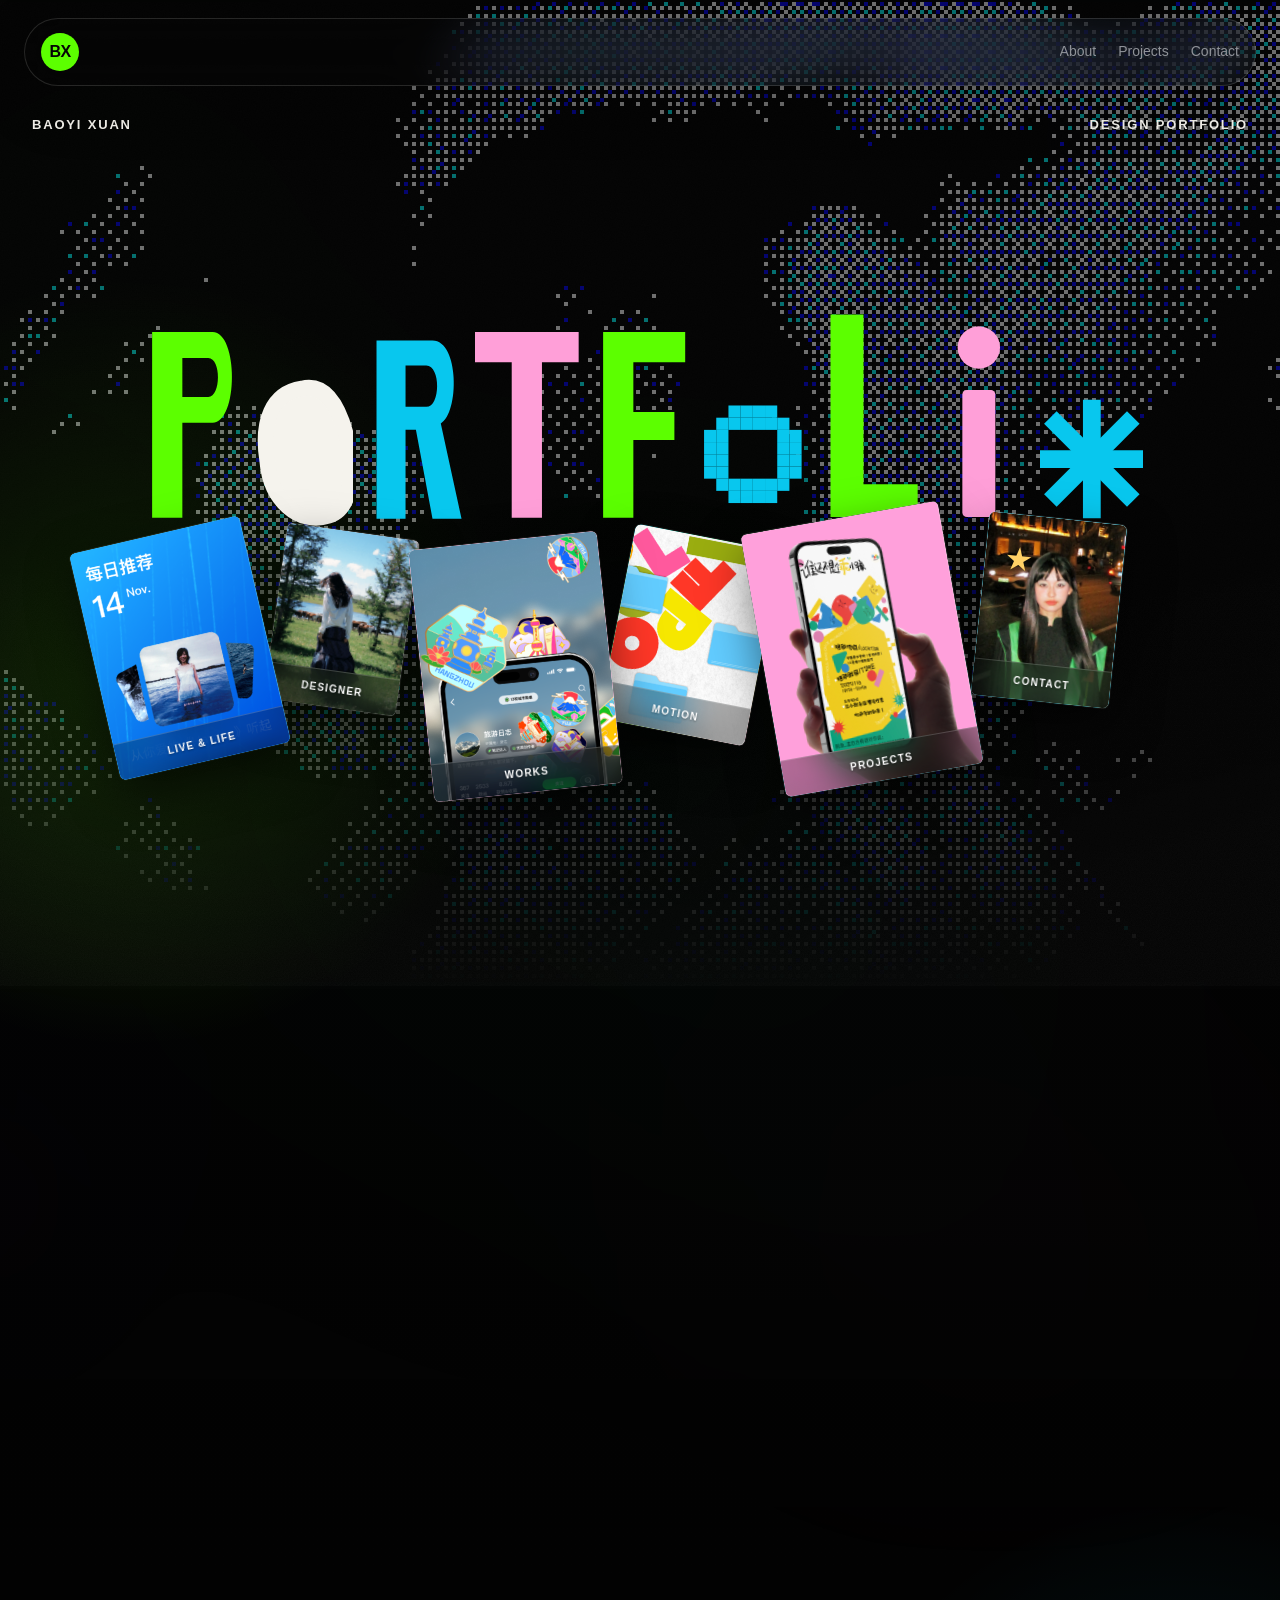
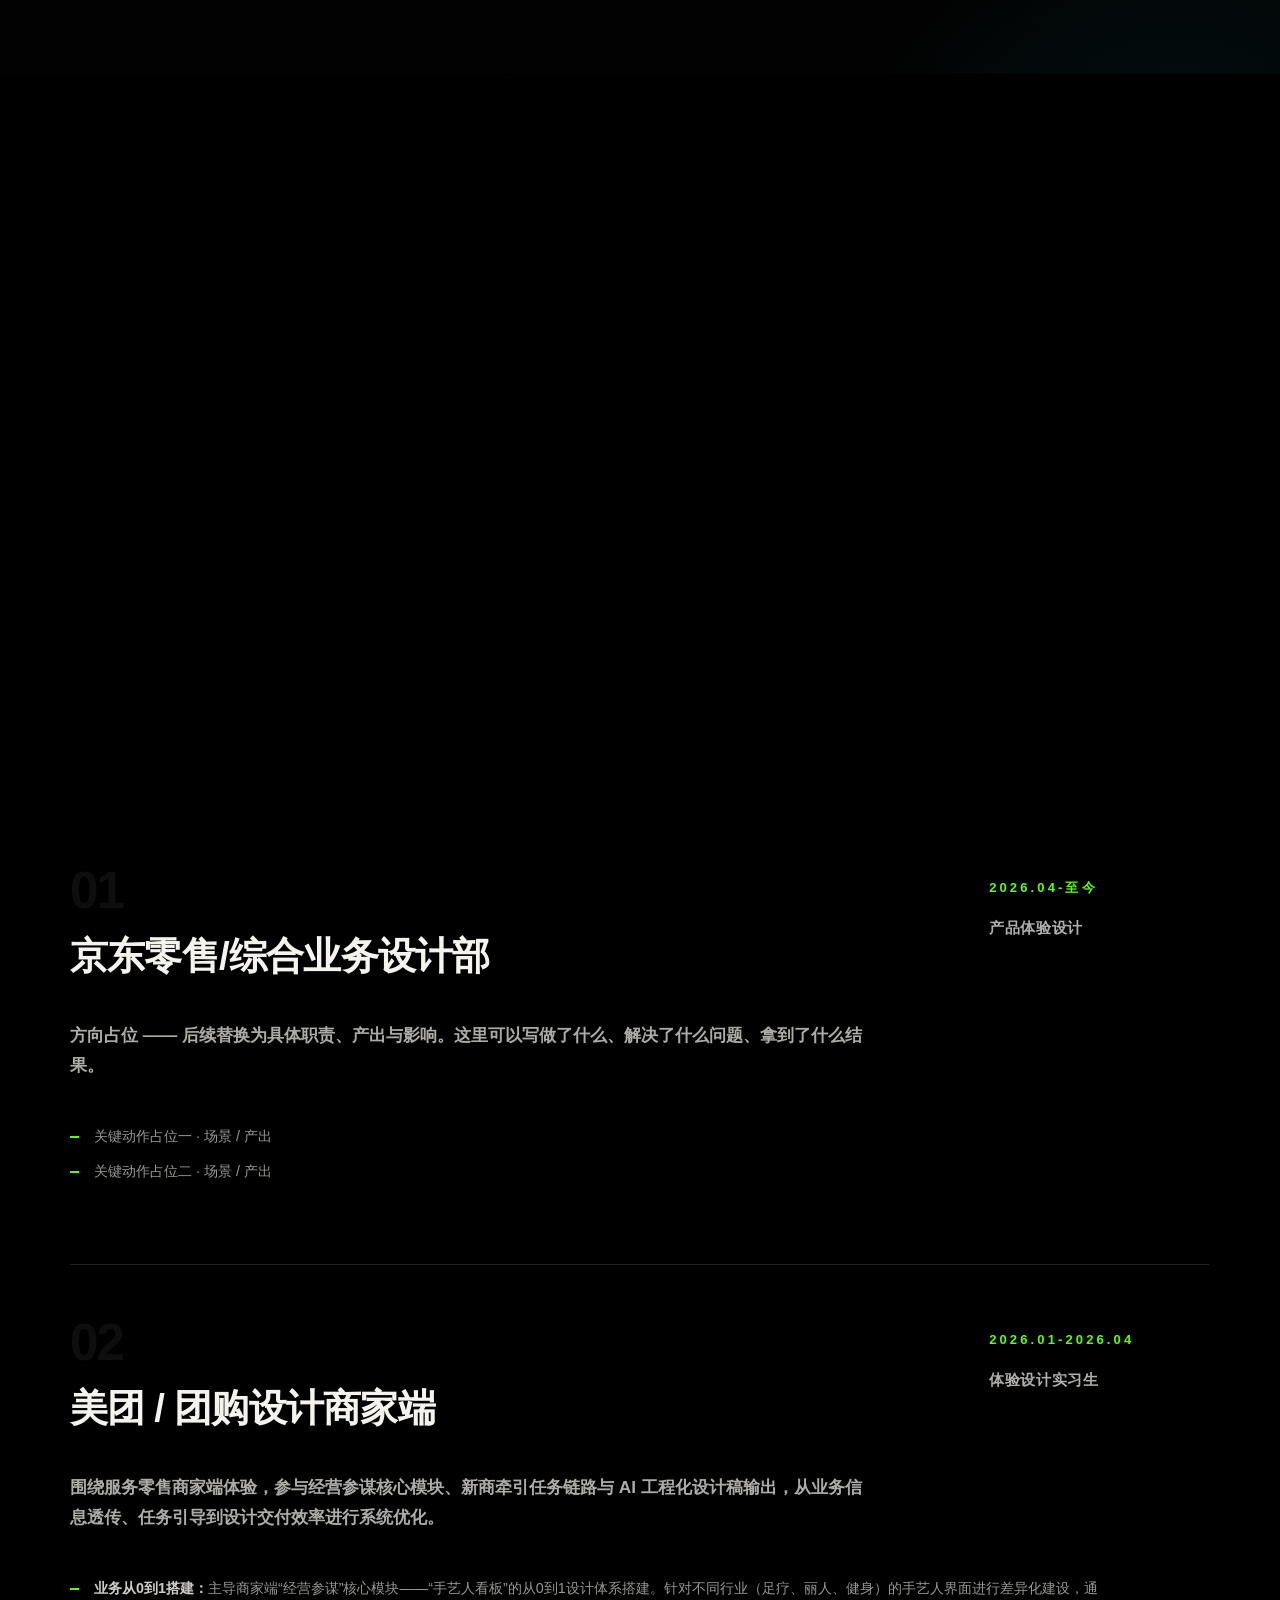
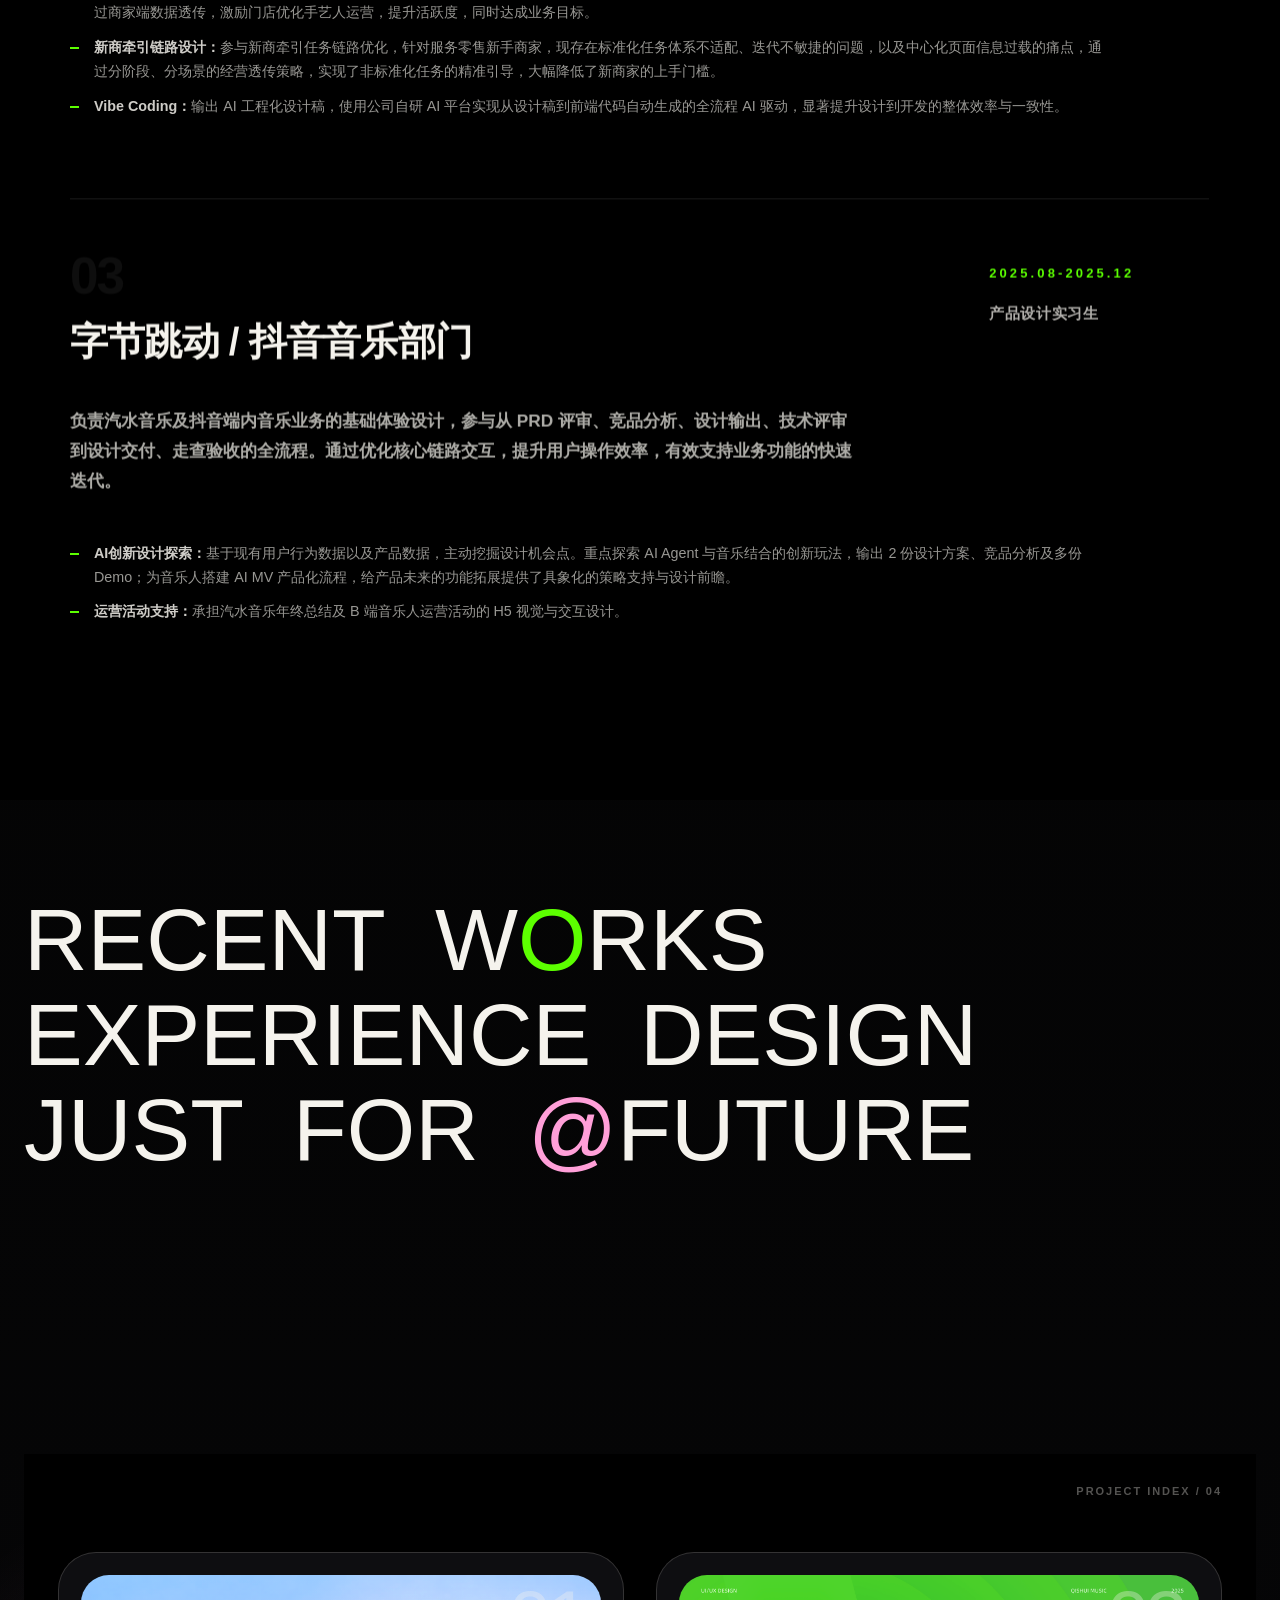
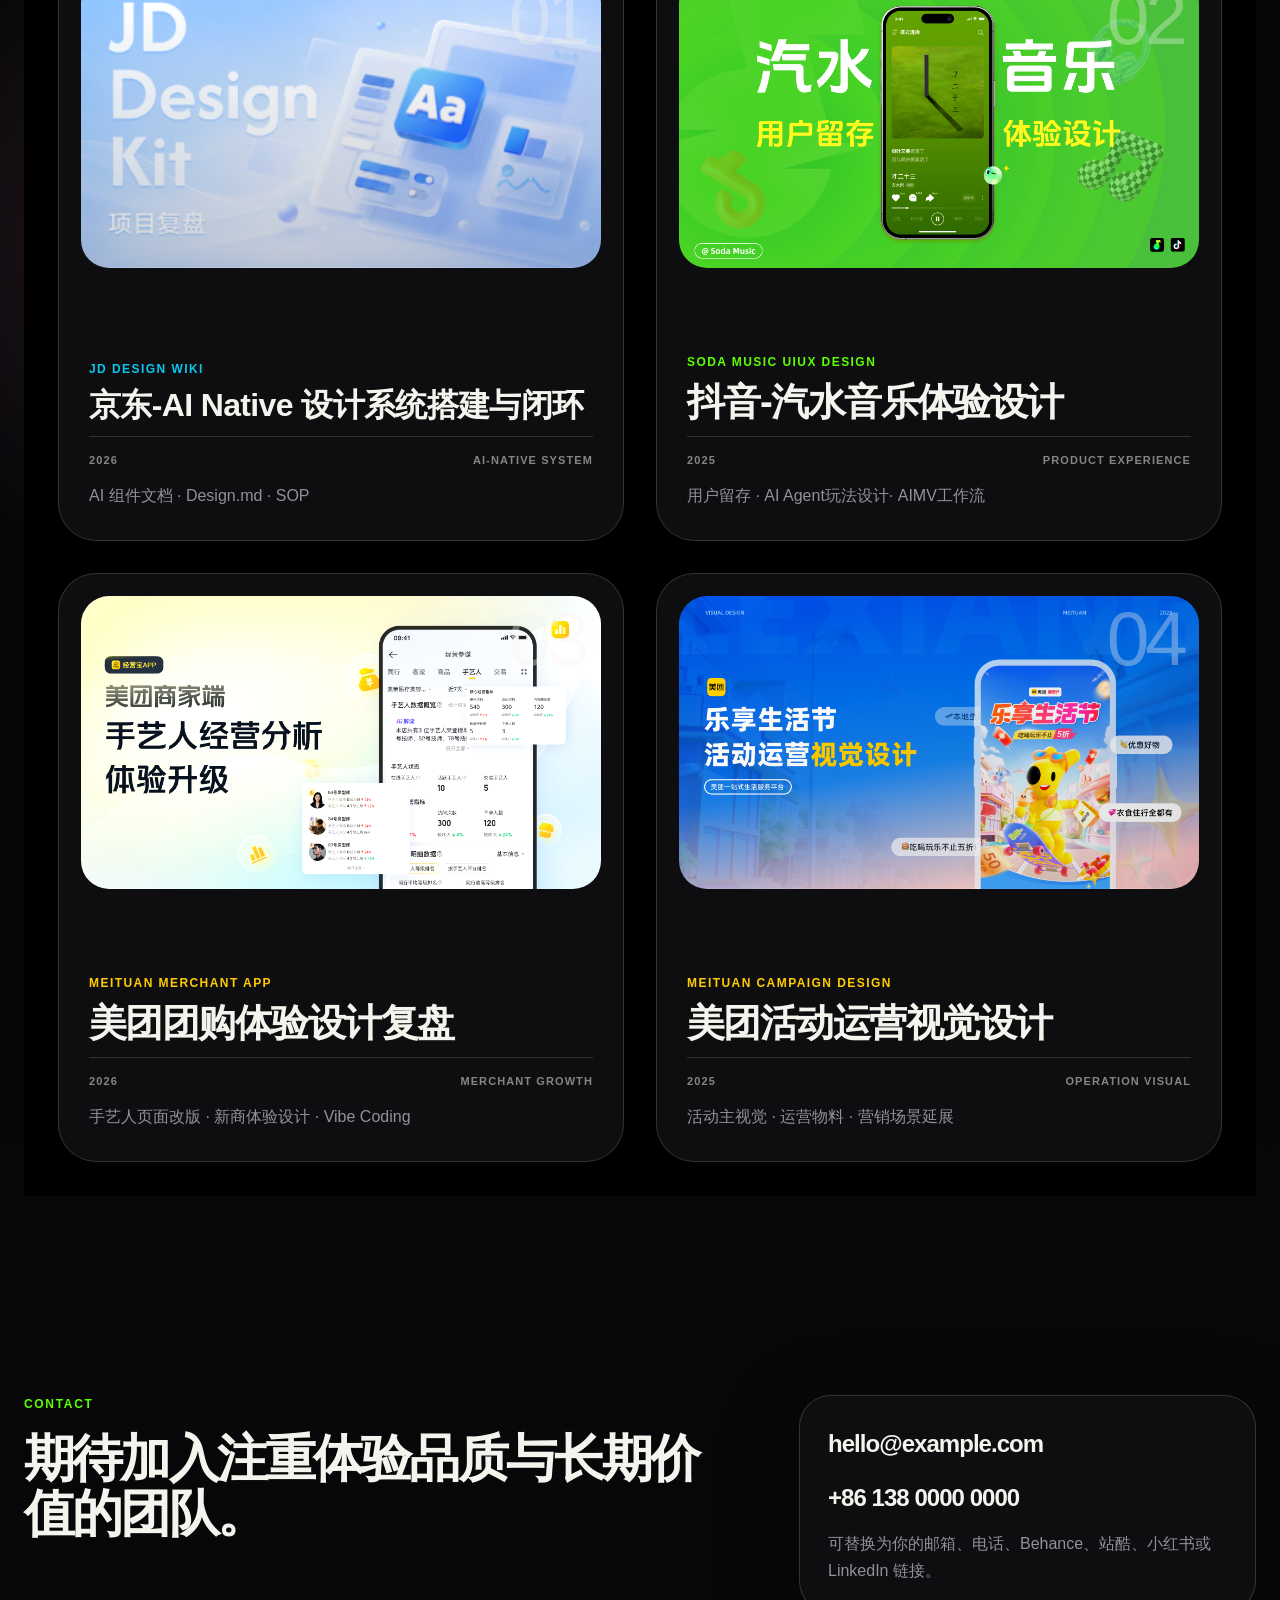
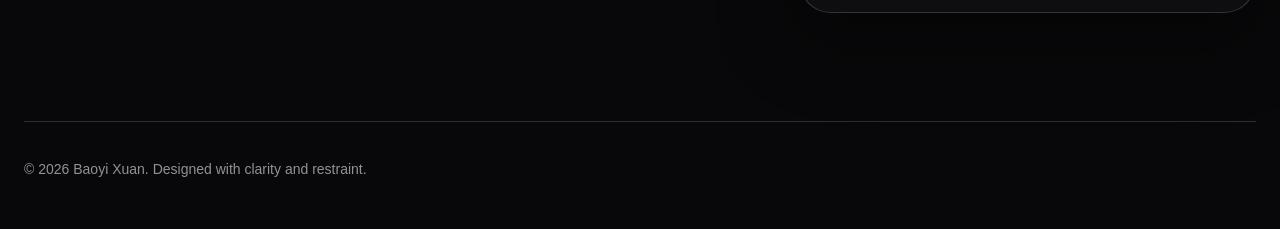
==== commit 80573904: "Update portfolio homepage and Design Wiki case study" ====
--- a/index.html
+++ b/index.html
@@ -278,8 +278,18 @@
       </div>
       <div class="project-gallery" data-project-count="06">
         <div class="project-grid" aria-label="Recent works gallery">
-          <a class="project-card" id="work-qishui" href="project-qishui.html" style="--i:0" data-index="01">
+          <a class="project-card" id="work-system" href="project-jd-wiki.html" style="--i:0" data-index="01">
             <span class="project-index" aria-hidden="true">01</span>
+            <div class="project-visual visual-system" aria-label="京东组件库与规范沉淀项目封面"></div>
+            <div class="project-info">
+              <p>JD Design Wiki</p>
+              <h3>京东-AI Native 设计系统搭建与闭环</h3>
+              <div class="project-meta-line"><span>2026</span><span>AI-Native System</span></div>
+              <span>AI 组件文档 · Design.md · SOP</span>
+            </div>
+          </a>
+          <a class="project-card" id="work-qishui" href="project-qishui.html" style="--i:1" data-index="02">
+            <span class="project-index" aria-hidden="true">02</span>
             <div class="project-visual visual-qishui" aria-label="汽水音乐 新商体验优化封面"></div>
             <div class="project-info">
               <p>Soda Music UIUX Design</p>
@@ -288,24 +298,14 @@
               <span>用户留存 · AI Agent玩法设计· AIMV工作流</span>
             </div>
           </a>
-          <a class="project-card" id="work-meituan" href="project-meituan.html" style="--i:1" data-index="02">
-            <span class="project-index" aria-hidden="true">02</span>
+          <a class="project-card" id="work-meituan" href="project-meituan.html" style="--i:2" data-index="03">
+            <span class="project-index" aria-hidden="true">03</span>
             <div class="project-visual visual-meituan" aria-label="美团团购商家端实习产出封面"></div>
             <div class="project-info">
               <p>Meituan Merchant App</p>
               <h3>美团团购体验设计复盘</h3>
               <div class="project-meta-line"><span>2026</span><span>Merchant Growth</span></div>
               <span>手艺人页面改版 · 新商体验设计 · Vibe Coding</span>
-            </div>
-          </a>
-          <a class="project-card" id="work-system" href="project-jd-wiki.html" style="--i:2" data-index="03">
-            <span class="project-index" aria-hidden="true">03</span>
-            <div class="project-visual visual-system" aria-label="京东组件库与规范沉淀项目封面"></div>
-            <div class="project-info">
-              <p>JD Design Wiki</p>
-              <h3>京东-AI搭建设计系统工作流</h3>
-              <div class="project-meta-line"><span>2026</span><span>AI-Native System</span></div>
-              <span>AI 组件文档 · Design.md · SOP</span>
             </div>
           </a>
           <a class="project-card" id="work-meituan-campaign" href="project-meituan-visual.html" style="--i:3" data-index="04">
@@ -316,26 +316,6 @@
               <h3>美团活动运营视觉设计</h3>
               <div class="project-meta-line"><span>2025</span><span>Operation Visual</span></div>
               <span>活动主视觉 · 运营物料 · 营销场景延展</span>
-            </div>
-          </a>
-          <a class="project-card" id="work-aimv" href="project-qishui.html" style="--i:4" data-index="05">
-            <span class="project-index" aria-hidden="true">05</span>
-            <div class="project-visual visual-aimv" aria-label="AI MV 工作流设计封面"></div>
-            <div class="project-info">
-              <p>AI MV Workflow</p>
-              <h3>音乐人 AI MV 工作流</h3>
-              <div class="project-meta-line"><span>2025</span><span>Creator Tool</span></div>
-              <span>内容生成链路 · 创作工具 · 视觉表达</span>
-            </div>
-          </a>
-          <a class="project-card" id="work-sop" href="project-jd-wiki.html" style="--i:5" data-index="06">
-            <span class="project-index" aria-hidden="true">06</span>
-            <div class="project-visual visual-sop" aria-label="设计规范 SOP 沉淀封面"></div>
-            <div class="project-info">
-              <p>Design SOP</p>
-              <h3>组件规范与交付 SOP</h3>
-              <div class="project-meta-line"><span>2026</span><span>Design Ops</span></div>
-              <span>组件标准化 · 设计文档 · 资产复用</span>
             </div>
           </a>
         </div>
--- a/styles.css
+++ b/styles.css
@@ -852,6 +852,7 @@
 #work-meituan-campaign .project-info p { color: #ffcc00; }
 #work-aimv .project-info p { color: var(--accent-pink); }
 #work-sop .project-info p { color: #9db6ff; }
+#work-system .project-info h3 { max-width: none; white-space: nowrap; font-size: clamp(22px, 2.5vw, 34px); letter-spacing: -0.02em; }
 .project-info h3 {
   max-width: 12em;
   margin-bottom: 14px;
@@ -1176,7 +1177,6 @@
   gap: 28px clamp(48px,8vw,130px);
   align-items: end;
   padding-bottom: 48px;
-  border-bottom: 1px solid rgba(245,243,237,.14);
 }
 .jd-context-intro .eyebrow { grid-column:1 / -1; align-self:start; margin-bottom:18px; }
 .jd-context-intro > div > span { display: block; margin-bottom: 12px; color: #67aef2; font-size: 13px; font-weight: 750; letter-spacing: .12em; }
@@ -1187,6 +1187,71 @@
   grid-template-columns: minmax(0,1fr) 72px minmax(0,1fr);
   align-items: stretch;
   margin-top: 28px;
+}
+.jd-context-blocks {
+  display: grid;
+  grid-template-columns: 1fr 1fr;
+  gap: clamp(48px, 6vw, 96px);
+  margin-top: 36px;
+  padding-top: 40px;
+  border-top: 1px solid rgba(245,243,237,.12);
+}
+.jd-context-block header { display: flex; align-items: baseline; gap: 16px; }
+.jd-context-block h3 { margin: 0; color: #fff; font-size: clamp(24px, 2.2vw, 32px); letter-spacing: -.01em; }
+.jd-context-block > p { margin: 22px 0 0; color: rgba(245,243,237,.92); font-size: 17px; line-height: 1.75; }
+.jd-context-block > p strong { color: #fff; font-weight: 650; }
+.jd-context-lanes {
+  display: grid;
+  grid-template-columns: minmax(0, 1fr) auto minmax(0, 1fr);
+  gap: clamp(20px, 3vw, 44px);
+  align-items: stretch;
+  margin-top: 56px;
+}
+.jd-context-lane {
+  padding: clamp(28px, 3vw, 40px);
+  border: 1px solid rgba(245,243,237,.16);
+  border-radius: 20px;
+  background: rgba(245,243,237,.02);
+}
+.jd-context-lane header { display: flex; align-items: baseline; gap: 14px; }
+.jd-context-lane h4 { margin: 0; color: #fff; font-size: clamp(22px, 2vw, 28px); letter-spacing: -.01em; font-weight: 600; }
+.jd-context-lane p { margin: 24px 0 0; color: rgba(245,243,237,.85); font-size: 15.5px; line-height: 1.78; }
+.jd-context-lane p strong { color: #67aef2; font-weight: 650; }
+.jd-context-lane-plus {
+  align-self: center;
+  display: grid;
+  place-items: center;
+  gap: 14px;
+}
+.jd-context-lane-plus span {
+  width: 38px;
+  height: 38px;
+  display: grid;
+  place-items: center;
+  border: 1px solid rgba(103,174,242,.4);
+  border-radius: 50%;
+  color: #67aef2;
+  font-size: 22px;
+  line-height: 1;
+}
+.jd-context-lane-plus small { color: rgba(103,174,242,.55); font: 700 9px/1 "Space Mono", monospace; letter-spacing: .18em; writing-mode: vertical-rl; }
+body.project-jd-wiki .jd-context-blocks { border-top-color: rgba(0,0,0,.1); }
+body.project-jd-wiki .jd-context-block h3 { color: #1d1d1f; }
+body.project-jd-wiki .jd-context-block > p { color: #1d1d1f; }
+body.project-jd-wiki .jd-context-block > p strong { color: #0b0b0d; }
+body.project-jd-wiki .jd-context-lane { border-color: rgba(0,0,0,.14); background: #fff; }
+body.project-jd-wiki .jd-context-lane h4 { color: #1d1d1f; }
+body.project-jd-wiki .jd-context-lane p { color: #4a4a52; }
+body.project-jd-wiki .jd-context-lane p strong { color: #0066cc; }
+body.project-jd-wiki .jd-context-lane-plus span { border-color: rgba(0,102,204,.35); color: #0066cc; }
+body.project-jd-wiki .jd-context-lane-plus small { color: rgba(0,102,204,.55); }
+body.project-jd-wiki .jd-line-index { color: rgba(0,102,204,.75); }
+@media (max-width: 900px) {
+  .jd-context-blocks { grid-template-columns: 1fr; gap: 48px; }
+ .jd-context-lanes { grid-template-columns: minmax(0, 1fr) auto minmax(0, 1fr); gap: 12px; }
+ .jd-context-lane { padding: 24px 18px; }
+ .jd-context-lane-plus { justify-self: center; align-self: center; }
+ .jd-context-lane-plus small { writing-mode: vertical-rl; }
 }
 .jd-context-line {
   min-height: 460px;
@@ -1286,7 +1351,7 @@
 .jd-definition-model span small { color: rgba(245,243,237,.35); font: 600 8px/1 monospace; }
 .jd-definition-model > b { color: rgba(103,174,242,.4); }
 .jd-definition-model > em { justify-self: stretch; padding: 16px; border-radius: 10px; background: #2f8ee8; color: #fff; font-size: 13px; font-style: normal; font-weight: 750; text-align: center; }
-.jd-layers { padding-top: 120px; padding-bottom: 130px; }
+.jd-layers { padding-top: 80px; padding-bottom: 90px; }
 .jd-layers-head { display:grid; grid-template-columns:minmax(300px,.9fr) minmax(360px,1.1fr); gap:28px clamp(48px,8vw,130px); align-items:end; }
 .jd-layers-head .eyebrow { grid-column:1 / -1; align-self:start; margin-bottom:18px; }
 .jd-layers-head > div > span { color: #67aef2; font: 700 10px/1 monospace; letter-spacing: .14em; }
@@ -1294,32 +1359,32 @@
 .jd-layers-head h2 > span { display: block; }
 .jd-layers-head > p { margin: 0; color: rgba(245,243,237,.62); font-size: 17px; line-height: 1.85; }
 .jd-layers-head > p strong { color: #fff; }
-.jd-layer-architecture { margin-top: 72px; overflow: hidden; border: 1px solid rgba(103,174,242,.28); border-radius: 30px; background: radial-gradient(circle at 50% 30%,rgba(47,142,232,.13),transparent 36%),#080c12; }
-.jd-layer-architecture-top { height: 62px; padding: 0 28px; display: flex; align-items: center; justify-content: space-between; border-bottom: 1px solid rgba(245,243,237,.1); }
+.jd-layer-architecture { margin-top: 44px; overflow: hidden; border: 1px solid rgba(103,174,242,.28); border-radius: 22px; background: radial-gradient(circle at 50% 30%,rgba(47,142,232,.13),transparent 36%),#080c12; }
+.jd-layer-architecture-top { height: 46px; padding: 0 22px; display: flex; align-items: center; justify-content: space-between; border-bottom: 1px solid rgba(245,243,237,.1); }
 .jd-layer-architecture-top span { color: rgba(103,174,242,.75); font: 700 10px/1 monospace; letter-spacing: .13em; }
 .jd-layer-architecture-top small { color: rgba(245,243,237,.38); font-size: 10px; }
-.jd-layer-stage { position: relative; min-height: 870px; padding: 58px; }
-.jd-layer-stage::before { content:""; position:absolute; inset:0; opacity:.15; background-image:linear-gradient(rgba(103,174,242,.18) 1px,transparent 1px),linear-gradient(90deg,rgba(103,174,242,.18) 1px,transparent 1px); background-size:32px 32px; }
-.jd-layer-node { position: absolute; z-index: 2; width: min(52%,620px); min-height: 132px; padding: 24px 26px; display: grid; grid-template-columns: 44px 1fr auto; gap: 18px; align-items: center; border: 1px solid rgba(245,243,237,.15); border-radius: 18px; background: linear-gradient(135deg,rgba(25,33,45,.98),rgba(12,16,23,.98)); box-shadow: 0 20px 55px rgba(0,0,0,.35); }
-.jd-layer-node.page { top: 54px; left: 24%; border-color: rgba(103,174,242,.6); background: linear-gradient(135deg,rgba(38,86,132,.55),rgba(12,20,30,.98)); }
-.jd-layer-node.component { top: 238px; left: 24%; }
-.jd-layer-node.visual { top:422px; left:7%; width:min(44%,540px); }
-.jd-layer-node.token { top:606px; left:7%; width:min(44%,540px); }
-.jd-layer-node.assets { top:422px; right:7%; width:min(34%,410px); }
-.jd-layer-node-id { width: 42px; height: 42px; display:grid; place-items:center; border-radius:50%; background:rgba(103,174,242,.12); color:#76b9fa; font:800 10px/1 monospace; }
+.jd-layer-stage { position: relative; min-height: 560px; padding: 36px; }
+.jd-layer-stage::before { content:""; position:absolute; inset:0; opacity:.15; background-image:linear-gradient(rgba(103,174,242,.18) 1px,transparent 1px),linear-gradient(90deg,rgba(103,174,242,.18) 1px,transparent 1px); background-size:26px 26px; }
+.jd-layer-node { position: absolute; z-index: 2; width: min(52%,600px); min-height: 98px; padding: 16px 20px; display: grid; grid-template-columns: 34px 1fr auto; gap: 14px; align-items: center; border: 1px solid rgba(245,243,237,.15); border-radius: 14px; background: linear-gradient(135deg,rgba(25,33,45,.98),rgba(12,16,23,.98)); box-shadow: 0 14px 38px rgba(0,0,0,.32); }
+.jd-layer-node.page { top: 32px; left: 24%; border-color: rgba(103,174,242,.6); background: linear-gradient(135deg,rgba(38,86,132,.55),rgba(12,20,30,.98)); }
+.jd-layer-node.component { top: 160px; left: 24%; }
+.jd-layer-node.visual { top: 288px; left: 7%; width: min(44%,520px); }
+.jd-layer-node.token { top: 416px; left: 7%; width: min(44%,520px); }
+.jd-layer-node.assets { top: 288px; right: 7%; width: min(34%,390px); }
+.jd-layer-node-id { width: 32px; height: 32px; display:grid; place-items:center; border-radius:50%; background:rgba(103,174,242,.12); color:#76b9fa; font:800 10px/1 monospace; }
 .jd-layer-node small { color:rgba(103,174,242,.58); font:700 8px/1 monospace; letter-spacing:.12em; }
-.jd-layer-node h3 { margin:7px 0 6px; font-size:24px; }
-.jd-layer-node h3 span { color:rgba(245,243,237,.48); font-size:14px; font-weight:500; }
-.jd-layer-node p { margin:0; color:rgba(245,243,237,.52); font-size:12px; }
-.jd-layer-node code { padding:8px 10px; border-radius:7px; background:rgba(103,174,242,.08); color:rgba(103,174,242,.64); font-size:9px; }
-.jd-layer-link { position:absolute; z-index:1; left:calc(50% - 1px); width:1px; height:52px; background:linear-gradient(#67aef2,rgba(103,174,242,.25)); }
+.jd-layer-node h3 { margin:5px 0 4px; font-size:18px; }
+.jd-layer-node h3 span { color:rgba(245,243,237,.48); font-size:12px; font-weight:500; }
+.jd-layer-node p { margin:0; color:rgba(245,243,237,.52); font-size:11px; }
+.jd-layer-node code { padding:6px 8px; border-radius:6px; background:rgba(103,174,242,.08); color:rgba(103,174,242,.64); font-size:9px; }
+.jd-layer-link { position:absolute; z-index:1; left:calc(50% - 1px); width:1px; height:36px; background:linear-gradient(#67aef2,rgba(103,174,242,.25)); }
 .jd-layer-link::after { content:""; position:absolute; bottom:-2px; left:-3px; border:4px solid transparent; border-top-color:#67aef2; }
-.jd-layer-link span,.jd-assets-link span { position:absolute; left:12px; top:18px; width:max-content; color:rgba(103,174,242,.46); font:600 8px/1 monospace; }
-.link-page { top:186px; }.link-visual { top:370px; left:29%; }.link-token { top:554px; left:29%; }
-.jd-assets-link { position:absolute; z-index:1; top:372px; left:50%; width:26%; height:84px; border-top:1px solid rgba(103,174,242,.42); border-right:1px solid rgba(103,174,242,.42); border-radius:0 26px 0 0; }
+.jd-layer-link span,.jd-assets-link span { position:absolute; left:50%; top:50%; transform:translate(-50%,-50%); padding:3px 8px; border-radius:6px; background:rgba(8,12,18,.95); width:max-content; color:rgba(103,174,242,.72); font:600 8px/1 monospace; }
+.link-page { top:124px; }.link-visual { top:252px; left:29%; }.link-token { top:380px; left:29%; }
+.jd-assets-link { position:absolute; z-index:1; top:252px; left:50%; width:26%; height:60px; border-top:1px solid rgba(103,174,242,.42); border-right:1px solid rgba(103,174,242,.42); border-radius:0 22px 0 0; }
 .jd-assets-link::after { content:""; position:absolute; right:-4px; bottom:-2px; border:4px solid transparent; border-top-color:#67aef2; }
-.jd-assets-link span { left:50%; top:-15px; }
-.jd-layer-direction { padding:18px 28px; display:grid; grid-template-columns:auto 1fr auto auto; gap:16px; align-items:center; border-top:1px solid rgba(245,243,237,.1); }
+.jd-assets-link span { top:0; left:50%; transform:translate(-50%,-50%); }
+.jd-layer-direction { padding:14px 22px; display:grid; grid-template-columns:auto 1fr auto auto; gap:14px; align-items:center; border-top:1px solid rgba(245,243,237,.1); }
 .jd-layer-direction span,.jd-layer-direction b { color:rgba(245,243,237,.44); font-size:10px; }.jd-layer-direction b { color:#67aef2; }.jd-layer-direction i { height:1px; background:linear-gradient(90deg,rgba(103,174,242,.15),#67aef2); }.jd-layer-direction em { color:rgba(245,243,237,.38); font:600 9px/1 monospace; }
 .jd-layer-details { display:grid; grid-template-columns:repeat(4,1fr); gap:12px; margin-top:20px; }
 .jd-layer-details article { min-height:410px; padding:25px; display:flex; flex-direction:column; border:1px solid rgba(245,243,237,.12); border-radius:20px; background:linear-gradient(160deg,rgba(20,27,38,.9),rgba(8,11,16,.94)); }
@@ -1328,9 +1393,9 @@
 .jd-layer-details pre { margin:auto 0 20px; padding:16px; overflow:auto; border-radius:10px; background:#080b10; color:#83bff8; font:10px/1.8 monospace; }.jd-layer-details pre code { font:inherit; }
 .jd-layer-details article > em { color:rgba(245,243,237,.4); font-size:10px; font-style:normal; }.jd-layer-details article > em::before { content:"— "; color:#67aef2; }
 .jd-layer-details .asset-detail { grid-column:1 / -1; min-height:0; display:grid; grid-template-columns:.35fr .65fr 1.2fr 1fr auto; gap:22px; align-items:center; }.jd-layer-details .asset-detail h3,.jd-layer-details .asset-detail pre { margin:0; }
-.jd-layer-principle { margin-top:20px; padding:clamp(34px,5vw,68px); display:grid; grid-template-columns:.42fr 1.2fr; gap:18px 60px; border:1px solid rgba(103,174,242,.4); border-radius:28px; background:radial-gradient(circle at 80% 40%,rgba(47,142,232,.2),transparent 32%),#0b111a; }
+.jd-layer-principle { margin-top:20px; padding:clamp(28px,4vw,52px); display:grid; grid-template-columns:.42fr 1.2fr; gap:16px 48px; border:1px solid rgba(103,174,242,.4); border-radius:22px; background:radial-gradient(circle at 80% 40%,rgba(47,142,232,.2),transparent 32%),#0b111a; }
 .jd-layer-principle > div:first-child { display:flex; flex-direction:column; gap:9px; }.jd-layer-principle small { color:rgba(103,174,242,.58); font:700 9px/1 monospace; letter-spacing:.13em; }.jd-layer-principle > div:first-child span { color:#67aef2; font-size:13px; font-weight:750; }
-.jd-layer-principle > p { margin:0; font-size:clamp(28px,3.2vw,48px); font-weight:750; letter-spacing:-.035em; }.jd-layer-principle > strong { grid-column:2; color:rgba(245,243,237,.65); font-size:clamp(18px,2vw,28px); line-height:1.55; }
+.jd-layer-principle > p { margin:0; font-size:clamp(28px,3.2vw,48px); font-weight:750; letter-spacing:-.035em; }.jd-layer-principle > strong { grid-column:2; color:rgba(245,243,237,.65); font-size:clamp(15px,1.4vw,20px); font-weight:500; line-height:1.55; white-space:nowrap; }
 .jd-guess-meter { grid-column:2; padding:18px; display:grid; grid-template-columns:110px 1fr 44px; gap:12px 16px; align-items:center; border:1px solid rgba(245,243,237,.1); border-radius:16px; background:rgba(4,8,13,.55); }.jd-guess-meter span { color:rgba(245,243,237,.68); font-size:11px; font-weight:650; }.jd-guess-meter i { position:relative; height:16px; overflow:hidden; border-radius:999px; background:rgba(103,174,242,.12); }.jd-guess-meter i::after { content:""; position:absolute; inset:0; border-radius:inherit; background:linear-gradient(90deg,#276fae,#67b7ff); box-shadow:0 0 18px rgba(103,183,255,.45); }.jd-guess-meter b { width:40px; height:40px; display:grid; place-items:center; border-radius:50%; background:rgba(103,174,242,.14); color:#67b7ff; font-size:22px; }.jd-guess-meter span:nth-of-type(2) { grid-row:2; }.jd-guess-meter i:nth-of-type(2) { grid-row:2; background:rgba(240,137,137,.1); }.jd-guess-meter i:nth-of-type(2)::after { right:64%; background:linear-gradient(90deg,#f08989,#db6f78); box-shadow:0 0 18px rgba(240,137,137,.35); }.jd-guess-meter b:nth-of-type(2) { grid-row:2; background:rgba(126,220,175,.12); color:#7edcaf; }
 }
 .jd-hero-meta span {
@@ -1363,11 +1428,11 @@
 }
 .jd-key-issue-head h2 {
   margin: 0;
-  max-width: 760px;
   color: #1d1d1f;
-  font-size: clamp(42px, 5.4vw, 84px);
+  font-size: clamp(36px, 4.4vw, 64px);
   line-height: 1.04;
   letter-spacing: -0.05em;
+  white-space: nowrap;
 }
 .jd-key-issue-head p {
   margin: 0;
@@ -1441,9 +1506,10 @@
 }
 .jd-key-conclusion p {
   margin: 0;
-  font-size: clamp(22px, 2.4vw, 34px);
+  font-size: clamp(18px, 2vw, 26px);
   line-height: 1.45;
   letter-spacing: -0.03em;
+  white-space: nowrap;
 }
 .jd-input-case { margin: 54px 0 34px; }
 .jd-input-case-head { display:grid; grid-template-columns:minmax(300px,.9fr) minmax(360px,1.1fr); gap:28px clamp(48px,8vw,130px); align-items:end; margin-bottom:32px; }
@@ -1475,52 +1541,60 @@
 .jd-decomp-rule { margin:14px 0 0 16%; padding:15px 18px; display:grid; grid-template-columns:auto 1fr; gap:18px; border-radius:12px; background:rgba(0,102,204,.1); border:1px solid rgba(0,102,204,.16); }.jd-decomp-rule span { color:#0066cc; font-size:10px; font-weight:800; }.jd-decomp-rule p { margin:0; color:#424245; font-size:11px; font-weight:700; line-height:1.65; }
 .jd-flow-map {
   display: grid;
-  grid-template-columns: repeat(auto-fit, minmax(300px, 1fr));
-  gap: 16px;
+  grid-template-columns: repeat(5, 1fr);
+  gap: 14px;
   overflow: visible;
   padding: 8px 0 20px;
 }
 .jd-flow-step {
   position: relative;
-  min-height: 360px;
-  padding: 20px;
+  min-height: 0;
+  padding: 18px 18px 20px;
   border: 1px solid rgba(245, 243, 237, 0.14);
-  border-radius: 24px;
+  border-radius: 18px;
   background:
     linear-gradient(180deg, rgba(47, 142, 232, 0.12), transparent 42%),
     rgba(12, 14, 18, 0.82);
-  box-shadow: 0 24px 70px rgba(0, 0, 0, 0.28);
+  box-shadow: 0 18px 42px rgba(0, 0, 0, 0.22);
 }
 .jd-flow-step::after {
   display: none;
 }
 .jd-flow-step:last-child::after { display: none; }
 .jd-step-head {
-  display: grid;
-  gap: 14px;
-  margin-bottom: 22px;
+  display: flex;
+  align-items: center;
+  gap: 12px;
+  margin-bottom: 12px;
 }
 .jd-step-head span {
-  width: 38px;
-  height: 38px;
+  width: 30px;
+  height: 30px;
   display: grid;
   place-items: center;
   border-radius: 50%;
   background: #2f8ee8;
   color: #fff;
+  font-size: 12px;
   font-weight: 900;
+  flex-shrink: 0;
 }
 .jd-step-head h3 {
   margin: 0;
   color: var(--ink);
-  font-size: 25px;
-  line-height: 1.18;
+  font-size: 18px;
+  line-height: 1.25;
+  letter-spacing: -.01em;
+  word-break: keep-all;
+  overflow-wrap: normal;
 }
 .jd-flow-step p {
-  margin: 0 0 18px;
+  margin: 0;
   color: rgba(245, 243, 237, 0.68);
-  font-size: 14px;
-  line-height: 1.68;
+  font-size: 13px;
+  line-height: 1.65;
+  word-break: keep-all;
+  overflow-wrap: normal;
 }
 .jd-flow-step ul {
   margin: 0;
@@ -1904,8 +1978,9 @@
 .jd-sop-copy { padding:clamp(20px,3vw,38px) 10px; display:flex; flex-direction:column; justify-content:center; }.jd-sop-copy > span { color:#67aef2; font:700 9px/1 monospace; letter-spacing:.12em; }.jd-sop-copy strong { display:block; margin:28px 0 20px; }.jd-sop-copy strong small { display:block; margin-bottom:8px; font-size:clamp(16px,1.3vw,20px); line-height:1.1; font-weight:760; letter-spacing:.02em; }.jd-sop-copy strong span { display:block; font-size:clamp(30px,3.4vw,48px); line-height:1.05; }.jd-contributions .jd-sop-copy p { margin:0 0 18px; font-size:14px; line-height:1.8; }.jd-sop-copy p b { color:#fff; font-weight:750; }
 .jd-sop-tags { display:flex; flex-wrap:wrap; gap:7px; margin-top:9px; }.jd-sop-tags span { padding:7px 10px; border:1px solid rgba(103,174,242,.2); border-radius:999px; color:rgba(103,174,242,.75); font-size:9px; }
 .jd-skill-lab { padding-top:130px; padding-bottom:130px; }
-.jd-skill-lab-head { display:grid; grid-template-columns:minmax(300px,.9fr) minmax(360px,1.1fr); gap:28px clamp(48px,8vw,130px); align-items:end; }
+.jd-skill-lab-head { display:grid; grid-template-columns:minmax(520px,1.35fr) minmax(280px,.65fr); gap:28px clamp(32px,5vw,80px); align-items:end; }
 .jd-skill-lab-head .eyebrow { grid-column:1 / -1; align-self:start; margin-bottom:18px; }.jd-skill-lab-head > div:nth-child(2) > span { color:#67aef2; font-size:12px; font-weight:750; letter-spacing:.12em; }.jd-skill-lab-head h2 { margin:14px 0 0; font-size:clamp(38px,4.4vw,64px); line-height:1.08; letter-spacing:-.04em; word-break:keep-all; overflow-wrap:normal; }.jd-skill-lab-head h2 > span { display:block; }
+.jd-skill-lab-head h2 > span.jd-nowrap { white-space:nowrap; }
 .jd-skill-lab-intro { display:grid; gap:18px; }.jd-skill-lab-intro p { margin:0; color:rgba(245,243,237,.6); font-size:15px; line-height:1.85; }.jd-skill-lab-intro p:last-child { color:rgba(245,243,237,.82); }
 .jd-skill-progress { margin:64px 0 20px; padding:18px 24px; display:grid; grid-template-columns:1fr auto 1fr auto 1fr auto 1.2fr; gap:12px; align-items:center; border:1px solid rgba(103,174,242,.22); border-radius:18px; background:rgba(47,142,232,.055); }.jd-skill-progress span { display:flex; gap:8px; align-items:center; color:rgba(245,243,237,.5); font-size:11px; font-weight:650; }.jd-skill-progress span i { color:rgba(103,174,242,.55); font:700 8px/1 monospace; }.jd-skill-progress > b { color:rgba(103,174,242,.4); }.jd-skill-progress .active { padding:12px 15px; border-radius:10px; background:#2f8ee8; color:#fff; }
 .jd-skill-projects { display:grid; gap:18px; }.jd-skill-project { min-height:680px; padding:clamp(24px,3vw,42px); display:grid; grid-template-columns:minmax(300px,.78fr) minmax(0,1.22fr); gap:clamp(34px,5vw,78px); align-items:center; border:1px solid rgba(245,243,237,.13); border-radius:28px; background:linear-gradient(145deg,rgba(17,24,34,.94),rgba(7,10,15,.96)); }.jd-skill-project:nth-child(even) { background:linear-gradient(215deg,rgba(19,35,52,.96),rgba(7,10,15,.96)); }
@@ -2220,13 +2295,13 @@
 body.project-jd-wiki .jd-page-decomposition li.page { border-color:#0066cc; background:#fff; }
 body.project-jd-wiki .jd-page-decomposition li h4 { color:#1d1d1f; }
 body.project-jd-wiki .jd-page-decomposition li p { color:#6e6e73; }
-body.project-jd-wiki .jd-flow-map { grid-template-columns: repeat(auto-fit, minmax(300px, 1fr)); gap:16px; }
+body.project-jd-wiki .jd-flow-map { grid-template-columns: repeat(5, minmax(0, 1fr)); gap:14px; }
 body.project-jd-wiki .jd-flow-step {
-  min-height:360px;
+  min-height:0;
   border:0;
-  border-radius:24px;
+  border-radius:16px;
   background:#f5f5f7;
-  box-shadow:0 6px 18px rgba(0,0,0,.025),0 1px 0 rgba(0,0,0,.018);
+  box-shadow:0 4px 12px rgba(0,0,0,.02),0 1px 0 rgba(0,0,0,.018);
 }
 body.project-jd-wiki .jd-step-head h3 { color:#1d1d1f; }
 body.project-jd-wiki .jd-flow-step p { color:#6e6e73; }
@@ -2683,31 +2758,47 @@
 }
 body.project-jd-wiki .jd-loop-actions {
   display:grid;
-  grid-template-columns:repeat(3,1fr);
+  grid-template-columns:repeat(2,1fr);
   gap:18px;
   margin-top:22px;
 }
 body.project-jd-wiki .jd-loop-actions article {
-  min-height:260px;
+  min-height:0;
   padding:28px;
   border-radius:28px;
   background:#fff;
   box-shadow:0 10px 28px rgba(0,0,0,.028);
 }
-body.project-jd-wiki .jd-loop-actions span {
-  display:inline-flex;
-  align-items:center;
-  justify-content:center;
-  width:42px;
-  height:42px;
-  border-radius:50%;
-  background:#e8f3ff;
+body.project-jd-wiki .jd-loop-actions article.jd-loop-action--with-figure {
+  display:grid;
+  grid-template-columns:minmax(0,1.15fr) minmax(0,.85fr);
+  gap:24px;
+  align-items:start;
+}
+body.project-jd-wiki .jd-loop-actions .jd-loop-figure {
+  margin:0;
+  align-self:start;
+  display:block;
+  overflow:hidden;
+  border-radius:20px;
+  background:transparent;
+}
+body.project-jd-wiki .jd-loop-actions .jd-loop-figure img {
+  display:block;
+  width:100%;
+  height:auto;
+  border-radius:16px;
+  background:#fff;
+}
+body.project-jd-wiki .jd-loop-actions .jd-loop-tag {
+  margin:0;
   color:#0066cc;
-  font-family:var(--mono);
-  font-weight:900;
+  font-size:13px;
+  font-weight:700;
+  letter-spacing:.04em;
 }
 body.project-jd-wiki .jd-loop-actions h3 {
-  margin:72px 0 18px;
+  margin:8px 0 20px;
   color:#1d1d1f;
   font-size:28px;
   line-height:1.15;
@@ -2717,6 +2808,26 @@
   color:#6e6e73;
   font-size:17px;
   line-height:1.75;
+}
+body.project-jd-wiki .jd-loop-actions .jd-loop-case { margin:0; display:grid; gap:14px; }
+body.project-jd-wiki .jd-loop-actions .jd-loop-case dt {
+  display:block;
+  padding:0 0 0 10px;
+  border-left:2px solid #0066cc;
+  border-radius:0;
+  background:transparent;
+  color:#0066cc;
+  font-size:11px;
+  font-weight:700;
+  letter-spacing:.06em;
+  width:fit-content;
+}
+body.project-jd-wiki .jd-loop-actions .jd-loop-case dd {
+  margin:0;
+  color:#3a3a3c;
+  font-size:15px;
+  font-weight:400;
+  line-height:1.7;
 }
 
 body.project-jd-wiki .jd-contributions article.jd-sop-impact { border:0; border-radius:0; background:#f5f5f7; }
@@ -3248,7 +3359,7 @@
     min-height: 0;
   }
   body.project-jd-wiki .jd-loop-actions h3 {
-    margin-top: 42px;
+    margin-top: 8px;
   }
   body.project-jd-wiki .jd-issue-shot {
     min-height: 460px;
@@ -3260,8 +3371,9 @@
     grid-template-columns: 1fr;
   }
   .jd-flow-map {
-    grid-template-columns: 1fr;
-    overflow-x: visible;
+    grid-template-columns: repeat(5, minmax(180px, 1fr));
+    min-width: 960px;
+    overflow-x: auto;
   }
   .jd-input-case-head { grid-template-columns: 1fr 1fr; }
   .jd-input-case-head > span { grid-column: 1 / -1; }
@@ -3994,6 +4106,428 @@
   }
 }
 
+/* Phase 02 — AI Native design & engineering delivery */
+body.project-jd-wiki .jd-skill-lab .jd-native-delivery {
+  position: relative; width: 100vw; margin-left: calc(50% - 50vw); margin-right: calc(50% - 50vw); margin-top: 96px;
+}
+body.project-jd-wiki .jd-native-delivery {
+width:100%; max-width:none; padding:0 max(24px,calc((100vw - 1180px)/2)) 32px; background:#fff; color:#1d1d1f;
+}
+/* Phase 02 — Apple-editorial light surface, matches Phase 01 tokens */
+.jd-native-opening {
+  margin:0 calc(-1 * max(24px,calc((100vw - 1180px)/2)));
+  padding:clamp(88px,10vw,144px) max(24px,calc((100vw - 1180px)/2)) clamp(64px,8vw,104px);
+  display:grid;
+  grid-template-columns:minmax(0,1.35fr) minmax(300px,.65fr);
+  column-gap:clamp(64px,8vw,140px);
+  row-gap:44px;
+  align-items:end;
+  background:#f5f5f7;
+  color:#1d1d1f;
+  border-radius:0;
+}
+.jd-native-opening>.eyebrow {
+  grid-column:1/-1;
+  margin:0;
+  padding-bottom:24px;
+  color:#0066cc!important;
+  font:600 12px/1 -apple-system,BlinkMacSystemFont,"SF Pro Text","PingFang SC",sans-serif;
+  letter-spacing:-.01em;
+  text-transform:none;
+  border-bottom:1px solid #d2d2d7;
+}
+.jd-native-opening>div:nth-child(2) { display:flex; flex-direction:column; gap:24px; }
+.jd-native-opening>div:nth-child(2)>span {
+  display:inline-flex; align-items:center; gap:10px;
+  align-self:flex-start;
+  padding:6px 14px;
+  border-radius:999px;
+  background:rgba(0,102,204,.08);
+  color:#0066cc;
+  font:600 12px/1.4 -apple-system,BlinkMacSystemFont,"SF Pro Text","PingFang SC",sans-serif;
+}
+.jd-native-opening>div:nth-child(2)>span::before {
+  content:""; width:6px; height:6px; border-radius:50%; background:#0066cc;
+}
+.jd-native-opening h2 {
+  margin:0;
+  max-width:none;
+  color:#1d1d1f;
+  font:600 clamp(44px,4.8vw,72px)/1.05 -apple-system,BlinkMacSystemFont,"SF Pro Display","PingFang SC",sans-serif;
+  letter-spacing:-.028em;
+}
+.jd-native-opening h2 br { display:none; }
+.jd-native-opening h2 .jd-native-title-line {
+  display:block;
+  white-space:normal;
+  word-break:keep-all;
+  overflow-wrap:break-word;
+}
+.jd-native-opening-copy { display:grid; gap:18px; padding-bottom:8px; }
+.jd-native-opening-copy p {
+  margin:0;
+  color:#3a3a3c;
+  font:400 16px/1.7 -apple-system,BlinkMacSystemFont,"SF Pro Text","PingFang SC",sans-serif;
+}
+
+.jd-native-proof { display:none; }
+
+.jd-native-project-cover {
+  width:100vw;
+  margin-left:calc(50% - 50vw);
+  padding:clamp(56px,7vw,96px) max(24px,calc((100vw - 1180px)/2)) clamp(64px,8vw,104px);
+  display:grid;
+  grid-template-columns:minmax(0,1.05fr) minmax(300px,.95fr);
+  grid-template-rows:auto auto;
+  gap:24px clamp(56px,8vw,128px);
+  align-items:end;
+  background:#f5f5f7;
+  color:#1d1d1f;
+}
+.jd-native-project-cover>p {
+  grid-column:1/-1;
+  margin:0 0 16px;
+  color:#0066cc;
+  font:600 12px/1 -apple-system,BlinkMacSystemFont,"SF Pro Text","PingFang SC",sans-serif;
+}
+.jd-native-project-cover h3 {
+  grid-column:1; grid-row:2;
+  margin:0;
+  max-width:680px;
+  color:#1d1d1f;
+  font:600 clamp(30px,3.2vw,48px)/1.1 -apple-system,BlinkMacSystemFont,"SF Pro Display","PingFang SC",sans-serif;
+  letter-spacing:-.025em;
+}
+.jd-native-project-cover>div {
+  grid-column:2; grid-row:2;
+  max-width:520px;
+  margin:0;
+  align-self:end;
+  color:#3a3a3c;
+  font:400 15px/1.7 -apple-system,BlinkMacSystemFont,"SF Pro Text","PingFang SC",sans-serif;
+}
+
+.jd-native-questions {
+  width:100vw;
+  margin-left:calc(50% - 50vw);
+padding:clamp(56px,7vw,88px) max(24px,calc((100vw - 1180px)/2));
+  background:#fff;
+  color:#1d1d1f;
+}
+.jd-native-questions>header {
+  display:grid;
+  grid-template-columns:minmax(0,.6fr) minmax(0,1.4fr);
+  column-gap:clamp(48px,7vw,120px);
+  row-gap:20px;
+  align-items:end;
+margin-bottom:32px;
+padding-bottom:24px;
+  border-bottom:1px solid #d2d2d7;
+}
+.jd-native-questions>header .eyebrow {
+  align-self:start;
+  margin:0;
+  color:#0066cc!important;
+  font:600 12px/1 -apple-system,BlinkMacSystemFont,"SF Pro Text","PingFang SC",sans-serif;
+  letter-spacing:-.01em;
+}
+.jd-native-questions>header h3 {
+margin:0;
+color:#1d1d1f;
+font:600 clamp(30px,3.4vw,48px)/1.14 -apple-system,BlinkMacSystemFont,"SF Pro Display","PingFang SC",sans-serif;
+letter-spacing:-.025em;
+justify-self:end;
+text-align:right;
+}
+.jd-native-questions>div {
+display:grid;
+grid-template-columns:repeat(3,1fr);
+gap:18px;
+}
+body.project-jd-wiki .jd-native-questions>div>article:nth-child(1) { order:3; }
+body.project-jd-wiki .jd-native-questions>div>article:nth-child(2) { order:2; }
+body.project-jd-wiki .jd-native-questions>div>article:nth-child(3) { order:1; }
+.jd-native-questions article {
+min-height:0;
+padding:24px 24px 22px;
+  display:flex;
+  flex-direction:column;
+  border:1px solid #e0e0e0;
+  border-radius:18px;
+  background:#fff;
+  box-shadow:none;
+}
+.jd-native-questions article>span {
+  align-self:flex-start;
+  padding:6px 12px;
+  border-radius:999px;
+  background:rgba(0,102,204,.08);
+  color:#0066cc;
+  font:600 12px/1 -apple-system,BlinkMacSystemFont,"SF Pro Text","PingFang SC",sans-serif;
+}
+.jd-native-questions h4 {
+margin:18px 0 12px;
+  color:#1d1d1f;
+  font:600 20px/1.32 -apple-system,BlinkMacSystemFont,"SF Pro Display","PingFang SC",sans-serif;
+  letter-spacing:-.015em;
+}
+.jd-native-questions article p {
+  margin:0;
+  color:#3a3a3c;
+  font:400 14px/1.7 -apple-system,BlinkMacSystemFont,"SF Pro Text","PingFang SC",sans-serif;
+}
+.jd-native-questions article small {
+  margin-top:18px; padding-top:0;
+  color:#0066cc;
+  font:600 10px/1 -apple-system,BlinkMacSystemFont,"SF Mono",monospace;
+  letter-spacing:.08em;
+}
+
+.jd-native-process {
+  width:100vw;
+  margin-left:calc(50% - 50vw);
+  padding:clamp(56px,7vw,88px) max(24px,calc((100vw - 1180px)/2)) clamp(48px,6vw,72px);
+  background:#f5f5f7;
+  color:#1d1d1f;
+}
+.jd-native-process-head {
+  display:grid;
+  grid-template-columns:minmax(0,1.15fr) minmax(0,.85fr);
+  column-gap:clamp(48px,7vw,120px);
+  row-gap:20px;
+  align-items:end;
+  padding-bottom:32px;
+  border-bottom:1px solid #d2d2d7;
+}
+.jd-native-process-head .eyebrow {
+  color:#0066cc!important;
+  margin:0;
+  font:600 12px/1 -apple-system,BlinkMacSystemFont,"SF Pro Text","PingFang SC",sans-serif;
+  letter-spacing:-.01em;
+}
+.jd-native-process-head h3 {
+  margin:12px 0 0;
+  color:#1d1d1f;
+  font:600 clamp(32px,3.8vw,54px)/1.08 -apple-system,BlinkMacSystemFont,"SF Pro Display","PingFang SC",sans-serif;
+  letter-spacing:-.028em;
+}
+.jd-native-process-head>p {
+  margin:0;
+  color:#3a3a3c;
+  font:400 15px/1.7 -apple-system,BlinkMacSystemFont,"SF Pro Text","PingFang SC",sans-serif;
+}
+
+.jd-native-roles {
+display:grid;
+grid-template-columns:repeat(4,1fr);
+  gap:16px;
+  margin-top:32px;
+}
+.jd-native-roles article {
+  padding:22px 22px;
+  border:1px solid #e0e0e0;
+  border-radius:18px;
+  background:#fff;
+}
+.jd-native-roles article>span {
+  display:block;
+  padding:0;
+  border-radius:0;
+  background:transparent;
+  color:#0066cc;
+  font:700 16px/1.35 -apple-system,BlinkMacSystemFont,"SF Pro Text","PingFang SC",sans-serif;
+}
+.jd-native-roles ul {
+  margin:14px 0 0;
+  padding:0;
+  list-style:none;
+  display:grid;
+  gap:10px;
+}
+.jd-native-roles li {
+  position:relative;
+  padding-left:20px;
+  color:#1d1d1f;
+font:400 12px/1.45 -apple-system,BlinkMacSystemFont,"SF Pro Text","PingFang SC",sans-serif;
+}
+.jd-native-roles li::before {
+  content:"";
+  position:absolute;
+  left:0; top:.6em;
+  width:6px; height:6px;
+  border-radius:50%;
+  background:#0066cc;
+}
+
+.jd-native-pipeline {
+  margin-top:32px;
+  display:grid;
+  grid-template-columns:repeat(6,minmax(0,1fr) minmax(20px,auto)) minmax(0,1fr);
+  align-items:stretch;
+  gap:8px;
+}
+.jd-native-pipeline article {
+  min-height:92px;
+  padding:14px 12px;
+  display:flex;
+  flex-direction:column;
+  gap:6px;
+  border:1px solid #e0e0e0;
+  border-radius:16px;
+  background:#fff;
+}
+.jd-native-pipeline article.active {
+  background:#0066cc;
+  border-color:#0066cc;
+}
+.jd-native-pipeline article>span {
+  color:#0066cc;
+  font:600 10px/1 -apple-system,BlinkMacSystemFont,"SF Mono",monospace;
+  letter-spacing:.06em;
+}
+.jd-native-pipeline article.active>span {
+  color:rgba(255,255,255,.75);
+}
+.jd-native-pipeline article>i {
+  margin:auto 0 2px;
+  color:#1d1d1f;
+  font-style:normal;
+  font-weight:600;
+  font-size:13px;
+  letter-spacing:-.01em;
+}
+.jd-native-pipeline article.active>i { color:#fff; }
+.jd-native-pipeline article>small {
+  color:#6e6e73;
+  font:500 10px/1 -apple-system,BlinkMacSystemFont,"SF Mono",monospace;
+  letter-spacing:.06em;
+}
+.jd-native-pipeline article.active>small {
+  color:rgba(255,255,255,.72);
+}
+.jd-native-pipeline>b {
+  color:#0066cc;
+  text-align:center;
+  font-weight:400;
+  font-size:15px;
+  align-self:center;
+  opacity:.5;
+}
+
+.jd-native-loop-note { display:none; }
+
+.jd-native-context {
+  margin-top:40px;
+  padding:28px 0 0;
+  border-top:1px solid #d2d2d7;
+  color:#1d1d1f;
+}
+.jd-native-context header {
+  display:grid;
+  grid-template-columns:minmax(0,.32fr) minmax(0,.68fr);
+  column-gap:clamp(32px,5vw,80px);
+  row-gap:12px;
+  align-items:baseline;
+  margin-bottom:24px;
+}
+.jd-native-context header .eyebrow {
+  margin:0;
+  color:#0066cc!important;
+  font:600 12px/1 -apple-system,BlinkMacSystemFont,"SF Pro Text","PingFang SC",sans-serif;
+  letter-spacing:-.01em;
+}
+.jd-native-context header h3 {
+  margin:0;
+  color:#1d1d1f;
+  font:600 clamp(20px,1.9vw,26px)/1.35 -apple-system,BlinkMacSystemFont,"SF Pro Display","PingFang SC",sans-serif;
+  letter-spacing:-.015em;
+}
+.jd-native-context ul {
+  list-style:none;
+  padding:0;
+  margin:0;
+  display:grid;
+  grid-template-columns:repeat(3,1fr);
+  gap:14px;
+}
+.jd-native-context li {
+  padding:18px 18px;
+  border:1px solid #e0e0e0;
+  border-radius:14px;
+  background:#fff;
+}
+.jd-native-context li b {
+  display:block;
+  color:#1d1d1f;
+  font:600 14px/1.35 -apple-system,BlinkMacSystemFont,"SF Pro Text","PingFang SC",sans-serif;
+  margin-bottom:8px;
+}
+.jd-native-context li p {
+  margin:0;
+  color:#3a3a3c;
+  font:400 13px/1.65 -apple-system,BlinkMacSystemFont,"SF Pro Text","PingFang SC",sans-serif;
+}
+.jd-native-context-conclusion {
+  margin:18px 0 0;
+  color:#6e6e73;
+  font:400 13px/1.75 -apple-system,BlinkMacSystemFont,"SF Pro Text","PingFang SC",sans-serif;
+}
+@media(max-width:900px){
+  .jd-native-context header { grid-template-columns:1fr; }
+  .jd-native-context ul { grid-template-columns:repeat(3,1fr); }
+  .jd-native-roles { grid-template-columns:repeat(4,1fr); }
+  .jd-native-questions>div { grid-template-columns:1fr; }
+  .jd-native-pipeline { grid-template-columns:repeat(6,minmax(0,1fr) 12px) minmax(0,1fr); gap:6px; }
+  .jd-native-pipeline>b { transform:none; font-size:12px; }
+}
+
+@media(max-width:900px){
+  body.project-jd-wiki .jd-native-delivery { padding-left:20px; padding-right:20px; }
+  .jd-native-opening { margin-left:-20px; margin-right:-20px; padding:80px 32px; grid-template-columns:minmax(0,1.18fr) minmax(250px,.82fr); gap:44px 40px; }
+  .jd-native-proof { grid-template-columns:1fr auto 1fr auto 1fr; gap:6px; min-height:64px; padding:8px 20px; text-align:center; }
+  .jd-native-proof span,.jd-native-proof strong { gap:7px; font-size:12px; white-space:nowrap; }
+  .jd-native-proof strong { padding:10px 8px; }
+  .jd-native-proof small { font-size:7px; }
+  .jd-native-proof>i { font-size:14px; }
+  .jd-native-questions>header,.jd-native-process-head { grid-template-columns:1fr; }
+  .jd-native-questions>div { grid-template-columns:1fr; }
+  .jd-native-questions article { min-height:0; }
+  .jd-native-roles { grid-template-columns:repeat(4,1fr); gap:12px; }
+  .jd-native-roles article { padding:18px 16px; border-right:1px solid #e0e0e0; border-bottom:1px solid #e0e0e0; }
+  .jd-native-roles article:last-child { border-bottom:1px solid #e0e0e0; }
+  .jd-native-pipeline { grid-template-columns:repeat(6,minmax(0,1fr) 12px) minmax(0,1fr); gap:6px; }
+  .jd-native-pipeline>b { transform:none; font-size:12px; }
+  .jd-native-pipeline article { min-height:86px; padding:12px 10px; }
+}
+@media(max-width:760px){
+  .jd-native-roles,.jd-native-context ul { grid-template-columns:1fr; }
+  .jd-native-pipeline { grid-template-columns:1fr; }
+  .jd-native-pipeline>b { transform:rotate(90deg); }
+}
+@media(max-width:680px){
+  .jd-native-opening { padding-left:20px; padding-right:20px; grid-template-columns:1fr; gap:32px; }
+  .jd-native-opening>.eyebrow { grid-column:auto; }
+  .jd-native-project-cover { min-height:0; padding-top:48px; padding-bottom:52px; grid-template-columns:1fr; grid-template-rows:auto; gap:20px; }
+  .jd-native-project-cover>p,.jd-native-project-cover h3,.jd-native-project-cover>div { grid-column:1; grid-row:auto; }
+  .jd-native-project-cover>p { margin-bottom:8px; font-size:16px; }
+  .jd-native-project-cover h3 { font-size:clamp(28px,7vw,38px); }
+  .jd-native-project-cover>div { max-width:620px; margin-top:8px; font-size:16px; }
+}
+@media(max-width:560px){
+  body.project-jd-wiki .jd-native-delivery { padding-bottom:32px; }
+  .jd-native-opening { padding-top:72px; padding-bottom:72px; }
+  .jd-native-opening h2 { font-size:40px; }
+  .jd-native-proof { overflow-x:auto; grid-template-columns:max-content auto max-content auto max-content; justify-content:start; }
+  .jd-native-questions { padding-top:56px; padding-bottom:56px; }
+  .jd-native-process { padding-top:72px; padding-bottom:36px; }
+  .jd-native-loop-note { grid-template-columns:1fr; }
+}
+
+body.project-jd-wiki .jd-skill-lab {
+  opacity:1 !important;
+  transform:none !important;
+}
+
 /* JD Wiki: keep all case-study section titles on the same scale as the system architecture title. */
 body.project-jd-wiki #jd-summary-title,
 body.project-jd-wiki #jd-context-title,
@@ -4131,3 +4665,300 @@
     right: 72px;
   }
 }
+
+/* JD Wiki · Phase 02 · Delivery Paths (05) */
+.jd-paths { display:grid; gap:clamp(28px,3.2vw,48px); margin-bottom:clamp(48px,5vw,96px); padding:clamp(56px,6vw,96px) 0 clamp(24px,3vw,48px); color:#f5f3ed; }
+.jd-paths-head { display:grid; grid-template-columns:minmax(0,.72fr) minmax(0,1.28fr); gap:24px clamp(48px,7vw,112px); align-items:end; margin-bottom:clamp(20px,2vw,40px); }
+.jd-paths-head .eyebrow { align-self:start; color:#2997ff!important; margin:0; }
+.jd-paths-head h3 { margin:0; font-size:clamp(38px,4.4vw,64px); line-height:1.08; letter-spacing:-.04em; color:#fff; }
+
+.jd-path { padding:clamp(28px,3vw,44px); display:grid; grid-template-columns:minmax(0,.9fr) minmax(0,1.1fr); gap:clamp(32px,4vw,72px); align-items:center; border:1px solid rgba(245,243,237,.13); border-radius:28px; background:linear-gradient(145deg,rgba(17,24,34,.94),rgba(7,10,15,.96)); }
+.jd-path:nth-child(even of .jd-path) { background:linear-gradient(215deg,rgba(19,35,52,.96),rgba(7,10,15,.96)); grid-template-columns:minmax(0,1.1fr) minmax(0,.9fr); }
+.jd-path:nth-child(even of .jd-path) .jd-path-copy { order:2; }
+.jd-path:nth-child(even of .jd-path) .jd-path-visual { order:1; }
+.jd-path-copy { display:grid; align-content:start; gap:24px; }
+.jd-path-tag { display:flex; align-items:center; gap:14px; }
+.jd-path-tag span { padding:8px 14px; display:inline-flex; align-items:center; border-radius:999px; background:rgba(41,151,255,.14); color:#2997ff; font:600 12px/1 -apple-system,BlinkMacSystemFont,"PingFang SC","Microsoft YaHei",sans-serif; letter-spacing:.02em; }
+.jd-path-tag small { color:rgba(103,174,242,.7); font:700 9px/1 monospace; letter-spacing:.14em; }
+.jd-path-copy h4 { margin:0; font-size:clamp(30px,3.2vw,44px); line-height:1.15; letter-spacing:-.035em; color:#fff; }
+.jd-path-copy dl { margin:0; display:grid; gap:16px; }
+.jd-path-copy dl>div { display:grid; grid-template-columns:minmax(88px,120px) 1fr; gap:20px; padding-top:16px; border-top:1px solid rgba(245,243,237,.08); }
+.jd-path-copy dl>div:first-child { padding-top:0; border-top:0; }
+.jd-path-copy dt { margin:0; color:#a1a1a6; font-size:13px; font-weight:600; letter-spacing:.02em; }
+.jd-path-copy dd { margin:0; color:rgba(245,243,237,.84); font-size:15px; line-height:1.7; }
+
+.jd-path-visual { position:relative; aspect-ratio:16/10; display:flex; flex-direction:column; align-items:center; justify-content:center; gap:8px; padding:32px; border:1px dashed rgba(103,174,242,.32); border-radius:20px; background:radial-gradient(120% 120% at 50% 0%,rgba(41,151,255,.08),transparent 60%),rgba(255,255,255,.02); color:rgba(245,243,237,.72); text-align:center; }
+.jd-path-visual::before { content:""; position:absolute; inset:14px; border-radius:14px; border:1px dashed rgba(245,243,237,.06); pointer-events:none; }
+.jd-path-visual span { color:#67aef2; font:700 10px/1 monospace; letter-spacing:.16em; }
+.jd-path-visual strong { color:#fff; font-size:20px; letter-spacing:-.02em; font-weight:600; }
+.jd-path-visual p { margin:0; color:rgba(245,243,237,.48); font-size:13px; line-height:1.6; }
+
+.jd-paths-conclusion { margin-top:clamp(8px,1.4vw,24px); padding:clamp(28px,3vw,44px); display:grid; grid-template-columns:auto 1fr; gap:8px clamp(24px,3vw,44px); align-items:baseline; border:1px solid rgba(41,151,255,.24); border-radius:20px; background:linear-gradient(180deg,rgba(41,151,255,.05),rgba(41,151,255,0)); }
+.jd-paths-conclusion span { grid-column:1; grid-row:1; color:#2997ff; font:700 10px/1 monospace; letter-spacing:.16em; text-transform:uppercase; align-self:center; }
+.jd-paths-conclusion strong { grid-column:2; grid-row:1; color:#fff; font-size:clamp(20px,2vw,26px); font-weight:600; letter-spacing:-.02em; line-height:1.35; }
+.jd-paths-conclusion p { grid-column:2; grid-row:2; margin:0; color:rgba(245,243,237,.72); font-size:15px; line-height:1.7; }
+
+@media (max-width: 1024px) {
+  .jd-paths-head { grid-template-columns:1fr; }
+  .jd-path,.jd-path:nth-child(even of .jd-path) { grid-template-columns:1fr; }
+  .jd-path:nth-child(even of .jd-path) .jd-path-copy { order:1; }
+  .jd-path:nth-child(even of .jd-path) .jd-path-visual { order:2; }
+  .jd-path-visual { aspect-ratio:16/9; }
+}
+@media (max-width: 640px) {
+  .jd-path-copy dl>div { grid-template-columns:1fr; gap:6px; }
+  .jd-paths-conclusion { grid-template-columns:1fr; }
+  .jd-paths-conclusion strong,.jd-paths-conclusion p { grid-column:1; }
+  .jd-paths-conclusion strong { grid-row:2; }
+  .jd-paths-conclusion p { grid-row:3; }
+}
+
+/* JD Wiki: keep the compact project-background blocks side by side. */
+@media (max-width: 900px) and (min-width: 561px) {
+  body.project-jd-wiki .jd-context-blocks {
+    grid-template-columns: repeat(2, minmax(0, 1fr));
+    gap: 24px;
+  }
+}
+
+/* JD Wiki: Phase 02 core practice flow. */
+.jd-native-practice { width:100vw; margin-left:calc(50% - 50vw); padding:clamp(56px,7vw,88px) max(24px,calc((100vw - 1180px)/2)); background:#0b0b0d; color:#fff; }
+.jd-native-practice header { display:grid; grid-template-columns:minmax(0,.72fr) minmax(0,1.28fr); gap:20px clamp(40px,6vw,96px); align-items:end; }
+.jd-native-practice .eyebrow { grid-column:1 / -1; margin:0; color:#2997ff!important; }
+.jd-native-practice header>div>span { color:#67aef2; font:700 10px/1 monospace; letter-spacing:.14em; }
+.jd-native-practice h3 { margin:12px 0 0; font-size:clamp(30px,3.6vw,50px); line-height:1.1; letter-spacing:-.04em; }
+.jd-native-practice header>p:last-child { margin:0; color:rgba(245,243,237,.72); font-size:15px; line-height:1.8; }
+.jd-native-practice-flow { display:grid; grid-template-columns:repeat(6,minmax(0,1fr) auto) minmax(0,1fr); gap:8px; align-items:stretch; margin-top:40px; }
+.jd-native-practice-flow article { min-height:132px; padding:16px 14px; display:flex; flex-direction:column; gap:12px; border:1px solid rgba(245,243,237,.18); border-radius:14px; background:rgba(255,255,255,.04); }
+.jd-native-practice-flow article.active { background:#0066cc; border-color:#0066cc; }
+.jd-native-practice-flow b { color:#67aef2; font:700 10px/1 monospace; }.jd-native-practice-flow strong { margin-top:auto; font-size:14px; line-height:1.3; }.jd-native-practice-flow small { color:rgba(245,243,237,.58); font-size:10px; line-height:1.4; }.jd-native-practice-flow article.active b,.jd-native-practice-flow article.active small { color:rgba(255,255,255,.74); }.jd-native-practice-flow i { align-self:center; color:#67aef2; font-style:normal; }
+@media(max-width:900px){ .jd-native-practice header { grid-template-columns:1fr; } .jd-native-practice-flow { grid-template-columns:repeat(7,minmax(0,1fr)); gap:6px; } .jd-native-practice-flow i { display:none; } .jd-native-practice-flow article { min-height:112px; padding:12px 9px; } .jd-native-practice-flow strong { font-size:12px; } .jd-native-practice-flow small { font-size:9px; } }
+@media(max-width:560px){ .jd-native-practice-flow { grid-template-columns:1fr; } .jd-native-practice-flow article { min-height:0; } }
+
+/* JD Wiki: Phase 02 core practice flow. */
+.jd-native-practice { width:100vw; margin-left:calc(50% - 50vw); padding:clamp(56px,7vw,88px) max(24px,calc((100vw - 1180px)/2)); background:#0b0b0d; color:#fff; }
+.jd-native-practice header { display:grid; grid-template-columns:minmax(0,.72fr) minmax(0,1.28fr); gap:20px clamp(40px,6vw,96px); align-items:end; }.jd-native-practice .eyebrow { grid-column:1/-1; margin:0; color:#2997ff!important; }.jd-native-practice header>div>span { color:#67aef2; font:700 10px/1 monospace; letter-spacing:.14em; }.jd-native-practice h3 { margin:12px 0 0; font-size:clamp(30px,3.6vw,50px); line-height:1.1; letter-spacing:-.04em; }.jd-native-practice header>p:last-child { margin:0; color:rgba(245,243,237,.72); font-size:15px; line-height:1.8; }
+.jd-native-practice-flow { display:grid; grid-template-columns:repeat(6,minmax(0,1fr) auto) minmax(0,1fr); gap:8px; align-items:stretch; margin-top:40px; }.jd-native-practice-flow article { min-height:132px; padding:16px 14px; display:flex; flex-direction:column; gap:12px; border:1px solid rgba(245,243,237,.18); border-radius:14px; background:rgba(255,255,255,.04); }.jd-native-practice-flow article.active { background:#0066cc; border-color:#0066cc; }.jd-native-practice-flow b { color:#67aef2; font:700 10px/1 monospace; }.jd-native-practice-flow strong { margin-top:auto; font-size:14px; line-height:1.3; }.jd-native-practice-flow small { color:rgba(245,243,237,.58); font-size:10px; line-height:1.4; }.jd-native-practice-flow article.active b,.jd-native-practice-flow article.active small { color:rgba(255,255,255,.74); }.jd-native-practice-flow i { align-self:center; color:#67aef2; font-style:normal; }
+@media(max-width:900px){ .jd-native-practice header { grid-template-columns:1fr; }.jd-native-practice-flow { grid-template-columns:repeat(7,minmax(0,1fr)); gap:6px; }.jd-native-practice-flow i { display:none; }.jd-native-practice-flow article { min-height:112px; padding:12px 9px; }.jd-native-practice-flow strong { font-size:12px; }.jd-native-practice-flow small { font-size:9px; } }
+@media(max-width:560px){ .jd-native-practice-flow { grid-template-columns:1fr; }.jd-native-practice-flow article { min-height:0; } }
+}
+
+/* Stable overrides for the Phase 02 core-practice page. */
+.jd-native-practice{width:100vw;margin-left:calc(50% - 50vw);padding:clamp(56px,7vw,88px) max(24px,calc((100vw - 1180px)/2));background:#0b0b0d;color:#fff}
+.jd-native-practice header{display:grid;grid-template-columns:minmax(0,.72fr) minmax(0,1.28fr);gap:20px clamp(40px,6vw,96px);align-items:end}.jd-native-practice .eyebrow{grid-column:1/-1;margin:0;color:#2997ff!important}.jd-native-practice header>div>span{color:#67aef2;font:700 10px/1 monospace;letter-spacing:.14em}.jd-native-practice h3{margin:12px 0 0;font-size:clamp(30px,3.6vw,50px);line-height:1.1;letter-spacing:-.04em}.jd-native-practice header>p:last-child{margin:0;color:rgba(245,243,237,.72);font-size:15px;line-height:1.8}
+.jd-native-practice-flow{display:grid;grid-template-columns:repeat(6,minmax(0,1fr) auto) minmax(0,1fr);gap:8px;align-items:stretch;margin-top:40px}.jd-native-practice-flow article{min-height:132px;padding:16px 14px;display:flex;flex-direction:column;gap:12px;border:1px solid rgba(245,243,237,.18);border-radius:14px;background:rgba(255,255,255,.04)}.jd-native-practice-flow article.active{background:#0066cc;border-color:#0066cc}.jd-native-practice-flow b{color:#67aef2;font:700 10px/1 monospace}.jd-native-practice-flow strong{margin-top:auto;font-size:14px;line-height:1.3}.jd-native-practice-flow small{color:rgba(245,243,237,.58);font-size:10px;line-height:1.4}.jd-native-practice-flow article.active b,.jd-native-practice-flow article.active small{color:rgba(255,255,255,.74)}.jd-native-practice-flow i{align-self:center;color:#67aef2;font-style:normal}
+@media(max-width:900px){.jd-native-practice header{grid-template-columns:1fr}.jd-native-practice-flow{grid-template-columns:repeat(7,minmax(0,1fr));gap:6px}.jd-native-practice-flow i{display:none}.jd-native-practice-flow article{min-height:112px;padding:12px 9px}.jd-native-practice-flow strong{font-size:12px}.jd-native-practice-flow small{font-size:9px}}@media(max-width:560px){.jd-native-practice-flow{grid-template-columns:1fr}.jd-native-practice-flow article{min-height:0}}
+
+/* JD Wiki: core-practice section uses a light page surface. */
+body.project-jd-wiki .jd-native-practice { background:#fff; color:#1d1d1f; }
+body.project-jd-wiki .jd-native-practice h3 { color:#1d1d1f; }
+body.project-jd-wiki .jd-native-practice header>p:last-child { color:#3a3a3c; }
+body.project-jd-wiki .jd-native-practice-flow article { border-color:#1d1d1f; background:#1d1d1f; color:#fff; }
+body.project-jd-wiki .jd-native-practice-flow article.active { background:#0066cc; border-color:#0066cc; }
+body.project-jd-wiki .jd-native-practice-flow b { color:#67aef2; }
+body.project-jd-wiki .jd-native-practice-flow small { color:rgba(255,255,255,.68); }
+
+/* JD Wiki: light editorial treatment for the core-practice flow. */
+body.project-jd-wiki .jd-native-practice-flow article { border-color:#e0e0e0; background:#f5f5f7; color:#1d1d1f; }
+body.project-jd-wiki .jd-native-practice-flow article.active { background:#0066cc; border-color:#0066cc; color:#fff; }
+body.project-jd-wiki .jd-native-practice-flow b { color:#0066cc; }
+body.project-jd-wiki .jd-native-practice-flow small { color:#6e6e73; }
+body.project-jd-wiki .jd-native-practice-flow article.active b,
+body.project-jd-wiki .jd-native-practice-flow article.active small { color:rgba(255,255,255,.78); }
+body.project-jd-wiki .jd-native-practice-flow i { color:#0066cc; }
+
+/* Expandable Vibe Designing strategy panel. */
+.jd-coding-path-trigger { cursor:pointer; position:relative; transition:transform 280ms cubic-bezier(.22,1,.36,1),box-shadow 280ms ease; }
+.jd-coding-path-trigger::after { content:'↓'; position:absolute; right:10px; top:10px; color:rgba(255,255,255,.78); font-size:12px; transition:transform 240ms ease; }
+.jd-coding-path-trigger[aria-expanded="true"]::after { transform:rotate(180deg); }
+.jd-coding-path-trigger:hover { transform:translateY(-4px); box-shadow:0 12px 24px rgba(0,102,204,.18); }
+.jd-vibe-designing-panel { margin-top:24px; padding:clamp(28px,4vw,48px); border:1px solid #e0e0e0; border-radius:18px; background:#fafafc; color:#1d1d1f; animation:jd-vibe-reveal 520ms cubic-bezier(.22,1,.36,1) both; }
+.jd-vibe-designing-panel .eyebrow { margin:0; color:#0066cc!important; }.jd-vibe-designing-panel h4 { max-width:860px; margin:14px 0 32px; font-size:clamp(28px,3.3vw,46px); line-height:1.1; letter-spacing:-.04em; }
+.jd-vibe-methods { display:grid; grid-template-columns:repeat(3,1fr); gap:16px; }.jd-vibe-methods article { padding:24px; border:1px solid #e0e0e0; border-radius:14px; background:#fff; }.jd-vibe-methods b { color:#0066cc; font:700 10px/1 monospace; letter-spacing:.1em; }.jd-vibe-methods h5 { margin:18px 0 12px; font-size:18px; line-height:1.3; }.jd-vibe-methods p,.jd-vibe-conclusion { margin:0; color:#3a3a3c; font-size:14px; line-height:1.75; }.jd-vibe-conclusion { margin-top:24px; padding-top:24px; border-top:1px solid #d2d2d7; }.jd-vibe-conclusion strong { color:#0066cc; }
+@keyframes jd-vibe-reveal { from { opacity:0; transform:translateY(-12px); } to { opacity:1; transform:translateY(0); } }
+@media(max-width:760px){ .jd-vibe-methods { grid-template-columns:1fr; } }
+
+/* Feedback loop: directional data-flow cue between stages. */
+body.project-jd-wiki .jd-loop-node:not(:nth-of-type(5))::after {
+  background:linear-gradient(90deg,#a8adb4 0 34%,#0066cc 48% 58%,#a8adb4 72% 100%);
+  background-size:220% 100%;
+  animation:jd-loop-flow 1.7s linear infinite;
+}
+body.project-jd-wiki .jd-loop-node:not(:nth-of-type(5))::before {
+  animation:jd-loop-arrow 1.7s ease-in-out infinite;
+}
+body.project-jd-wiki .jd-loop-node:nth-of-type(2)::after,
+body.project-jd-wiki .jd-loop-node:nth-of-type(2)::before { animation-delay:.18s; }
+body.project-jd-wiki .jd-loop-node:nth-of-type(3)::after,
+body.project-jd-wiki .jd-loop-node:nth-of-type(3)::before { animation-delay:.36s; }
+body.project-jd-wiki .jd-loop-node:nth-of-type(4)::after,
+body.project-jd-wiki .jd-loop-node:nth-of-type(4)::before { animation-delay:.54s; }
+body.project-jd-wiki .jd-loop-return { background:linear-gradient(90deg,#7a828d 0 38%,#0066cc 49% 57%,#7a828d 68% 100%); background-size:260% 100%; animation:jd-loop-flow 2.4s linear infinite; }
+@keyframes jd-loop-flow { to { background-position:-220% 0; } }
+@keyframes jd-loop-arrow { 50% { border-color:#0066cc; filter:drop-shadow(2px -2px 2px rgba(0,102,204,.25)); } }
+@media (prefers-reduced-motion: reduce) { body.project-jd-wiki .jd-loop-node:not(:nth-of-type(5))::after,body.project-jd-wiki .jd-loop-node:not(:nth-of-type(5))::before,body.project-jd-wiki .jd-loop-return { animation:none; } }
+
+/* Apple editorial refinement: restrained geometry for feedback issue cards. */
+body.project-jd-wiki .jd-loop-actions { gap:14px; }
+body.project-jd-wiki .jd-loop-actions article { padding:28px; border:1px solid #e0e0e0; border-radius:11px; box-shadow:none; }
+body.project-jd-wiki .jd-loop-actions .jd-loop-figure { border-radius:8px; }
+body.project-jd-wiki .jd-loop-actions .jd-loop-figure img { border-radius:5px; }
+@media(max-width:560px){ body.project-jd-wiki .jd-loop-actions article { padding:22px; border-radius:8px; } }
+
+/* Keep the Vibe Designing strategy headline on one line. */
+body.project-jd-wiki .jd-vibe-designing-panel h4 { max-width:none; white-space:nowrap; font-size:clamp(24px,2.65vw,42px); letter-spacing:-.045em; }
+@media(max-width:760px){ body.project-jd-wiki .jd-vibe-designing-panel h4 { white-space:normal; } }
+
+/* Feedback loop: centered dashed input arrows; remove the heavy return rail. */
+body.project-jd-wiki .jd-loop-return,
+body.project-jd-wiki .jd-loop-return::before { display:none; }
+body.project-jd-wiki .jd-loop-diagram { padding-bottom:26px; }
+body.project-jd-wiki .jd-loop-node:not(:nth-of-type(5))::after {
+  left:calc(100% + 8px);
+  top:50%;
+  width:26px;
+  height:2px;
+  transform:translateY(-50%);
+  border:0;
+  background:repeating-linear-gradient(90deg,#7a828d 0 5px,transparent 5px 10px);
+  background-size:20px 100%;
+  animation:jd-dashed-input 1.2s linear infinite;
+}
+body.project-jd-wiki .jd-loop-node:not(:nth-of-type(5))::before {
+  left:calc(100% + 29px);
+  top:50%;
+  width:8px;
+  height:8px;
+  transform:translateY(-50%) rotate(45deg);
+  border-top:2px solid #0066cc;
+  border-right:2px solid #0066cc;
+  border-bottom:0;
+  border-left:0;
+  animation:none;
+  filter:none;
+}
+@keyframes jd-dashed-input { to { background-position:-20px 0; } }
+@media (prefers-reduced-motion: reduce) { body.project-jd-wiki .jd-loop-node:not(:nth-of-type(5))::after { animation:none; } }
+
+/* Relay design previews for the three Vibe Designing methods. */
+.jd-vibe-methods article { overflow:hidden; }
+.jd-vibe-preview { height:148px; margin:-24px -24px 22px; overflow:hidden; border-bottom:1px solid #e0e0e0; background:#f5f5f7; }
+.jd-vibe-preview img { display:block; width:100%; height:100%; object-fit:cover; object-position:center; }
+
+/* Feedback loop: geometry-aligned dashed links and a subtle return arrow. */
+body.project-jd-wiki .jd-loop-diagram { overflow:visible; padding-bottom:62px; }
+body.project-jd-wiki .jd-loop-node:not(:nth-of-type(5))::after { left:calc(100% + 8px); right:auto; width:calc(100% - 100% + 26px); top:50%; transform:translateY(-50%); }
+body.project-jd-wiki .jd-loop-node:not(:nth-of-type(5))::before { left:calc(100% + 29px); top:50%; transform:translateY(-50%) rotate(45deg); }
+body.project-jd-wiki .jd-loop-return { display:block; position:absolute; z-index:1; left:11%; right:11%; bottom:22px; height:28px; border:0; border-right:1.5px dashed #7a828d; border-bottom:1.5px dashed #7a828d; border-left:1.5px dashed #7a828d; border-radius:0 0 18px 18px; background:none; animation:none; }
+body.project-jd-wiki .jd-loop-return::before { display:block; content:""; position:absolute; left:-5px; top:-5px; width:9px; height:9px; border-top:1.5px solid #0066cc; border-left:1.5px solid #0066cc; transform:rotate(45deg); }
+@media(max-width:900px){ body.project-jd-wiki .jd-loop-diagram { padding-bottom:58px; } body.project-jd-wiki .jd-loop-return { left:56px; right:56px; } }
+
+/* Vibe methods: vertical editorial cards for full-size design previews. */
+body.project-jd-wiki .jd-vibe-methods { grid-template-columns:1fr; gap:16px; }
+body.project-jd-wiki .jd-vibe-methods article { display:grid; grid-template-columns:minmax(280px,.95fr) minmax(0,1.05fr); grid-template-rows:auto 1fr; column-gap:32px; align-items:start; padding:0; overflow:hidden; }
+body.project-jd-wiki .jd-vibe-preview { grid-column:1; grid-row:1 / span 3; height:220px; margin:0; border-right:1px solid #e0e0e0; border-bottom:0; }
+body.project-jd-wiki .jd-vibe-methods article>b { grid-column:2; margin-top:28px; }
+body.project-jd-wiki .jd-vibe-methods article h5 { grid-column:2; margin:14px 28px 12px 0; font-size:22px; }
+body.project-jd-wiki .jd-vibe-methods article p { grid-column:2; margin:0 28px 28px 0; font-size:15px; }
+@media(max-width:680px){ body.project-jd-wiki .jd-vibe-methods article { grid-template-columns:1fr; }.jd-vibe-preview { grid-column:1; grid-row:auto; height:180px; border-right:0; border-bottom:1px solid #e0e0e0; }.jd-vibe-methods article>b,.jd-vibe-methods article h5,.jd-vibe-methods article p { grid-column:1; margin-left:22px; margin-right:22px; }.jd-vibe-methods article>b { margin-top:22px; }.jd-vibe-methods article p { margin-bottom:24px; } }
+
+/* Vibe methods: full-image, image-first presentation. */
+body.project-jd-wiki .jd-vibe-methods article { display:block; padding:0; }
+body.project-jd-wiki .jd-vibe-preview { display:flex; align-items:center; justify-content:center; width:100%; height:auto; min-height:360px; margin:0; border:0; border-bottom:1px solid #e0e0e0; background:#fff; }
+body.project-jd-wiki .jd-vibe-preview img { width:100%; height:auto; max-height:none; object-fit:contain; object-position:center; }
+body.project-jd-wiki .jd-vibe-methods article>b { display:block; margin:24px 28px 0; }
+body.project-jd-wiki .jd-vibe-methods article h5 { margin:14px 28px 12px; font-size:22px; }
+body.project-jd-wiki .jd-vibe-methods article p { margin:0 28px 28px; font-size:15px; }
+@media(max-width:680px){ body.project-jd-wiki .jd-vibe-preview { min-height:0; }.jd-vibe-methods article>b { margin:20px 22px 0; }.jd-vibe-methods article h5 { margin:12px 22px; }.jd-vibe-methods article p { margin:0 22px 24px; } }
+
+/* Vibe methods: copy before the full-bleed design image. */
+body.project-jd-wiki .jd-vibe-methods article { display:flex; flex-direction:column; }
+body.project-jd-wiki .jd-vibe-methods article>b { order:1; margin:26px 28px 0; }
+body.project-jd-wiki .jd-vibe-methods article h5 { order:2; margin:14px 28px 10px; }
+body.project-jd-wiki .jd-vibe-methods article p { order:3; margin:0 28px 24px; }
+body.project-jd-wiki .jd-vibe-preview { order:4; display:block; min-height:0; height:auto; margin:0; background:transparent; border:0; line-height:0; }
+body.project-jd-wiki .jd-vibe-preview img { display:block; width:100%; height:auto; object-fit:initial; }
+@media(max-width:680px){ body.project-jd-wiki .jd-vibe-methods article>b { margin:22px 22px 0; }.jd-vibe-methods article h5 { margin:12px 22px 10px; }.jd-vibe-methods article p { margin:0 22px 20px; } }
+
+/* Core practice two: specification-driven generation. */
+body.project-jd-wiki .jd-native-practice--spec { padding-top:clamp(64px,8vw,104px); padding-bottom:clamp(64px,8vw,104px); border-top:1px solid #e0e0e0; }
+body.project-jd-wiki .jd-native-spec-content { display:grid; grid-template-columns:minmax(0,1.35fr) minmax(280px,.65fr); gap:clamp(28px,5vw,72px); align-items:start; margin-top:48px; }
+body.project-jd-wiki .jd-native-spec-content figure { margin:0; border:1px solid #e0e0e0; border-radius:11px; overflow:hidden; background:#f5f5f7; }
+body.project-jd-wiki .jd-native-spec-content figure img { display:block; width:100%; height:auto; }
+body.project-jd-wiki .jd-native-spec-copy { display:grid; gap:18px; }
+body.project-jd-wiki .jd-native-spec-lead { margin:0 0 6px; color:#3a3a3c; font-size:16px; line-height:1.75; }
+body.project-jd-wiki .jd-native-spec-lead code { color:#0066cc; font-family:monospace; font-size:.9em; }
+body.project-jd-wiki .jd-native-spec-copy article { display:grid; grid-template-columns:32px 1fr; gap:14px; padding:20px 0; border-top:1px solid #e0e0e0; }
+body.project-jd-wiki .jd-native-spec-copy article span { color:#0066cc; font:700 10px/1 monospace; padding-top:5px; }
+body.project-jd-wiki .jd-native-spec-copy h4 { margin:0; color:#1d1d1f; font-size:20px; line-height:1.25; letter-spacing:-.02em; }
+body.project-jd-wiki .jd-native-spec-copy article p { margin:7px 0 0; color:#3a3a3c; font-size:14px; line-height:1.7; }
+@media(max-width:760px){ body.project-jd-wiki .jd-native-spec-content { grid-template-columns:1fr; margin-top:32px; } }
+
+/* Core practice two: keep each visual directly below its related capability. */
+body.project-jd-wiki .jd-native-spec-content { display:block; margin-top:40px; }
+body.project-jd-wiki .jd-native-spec-copy { display:block; }
+body.project-jd-wiki .jd-native-spec-copy article { grid-template-columns:32px 1fr; max-width:760px; }
+body.project-jd-wiki .jd-native-spec-content figure { max-width:none; margin:0 0 28px 46px; }
+body.project-jd-wiki .jd-native-spec-copy article:nth-of-type(2) { margin-top:0; }
+@media(max-width:760px){ body.project-jd-wiki .jd-native-spec-content figure { margin-left:0; } }
+
+/* Core practice three: collaboration boundaries. */
+body.project-jd-wiki .jd-native-practice--collaboration { padding-top:clamp(64px,8vw,104px); padding-bottom:clamp(64px,8vw,104px); border-top:1px solid #e0e0e0; }
+body.project-jd-wiki .jd-native-collaboration-visual { margin:48px 0; border:1px solid #e0e0e0; border-radius:11px; overflow:hidden; background:#f5f5f7; }
+body.project-jd-wiki .jd-native-collaboration-visual img { display:block; width:100%; height:auto; }
+body.project-jd-wiki .jd-native-collaboration-copy>p { max-width:930px; margin:0; color:#3a3a3c; font-size:16px; line-height:1.85; }
+body.project-jd-wiki .jd-native-boundaries { display:grid; grid-template-columns:repeat(4,1fr); gap:1px; margin:36px 0 28px; border:1px solid #e0e0e0; background:#e0e0e0; }
+body.project-jd-wiki .jd-native-boundaries article { padding:24px; background:#fff; }
+body.project-jd-wiki .jd-native-boundaries b { color:#0066cc; font-size:18px; }.jd-native-boundaries p { margin:10px 0 0; color:#1d1d1f; font-size:14px; line-height:1.55; }
+body.project-jd-wiki .jd-native-collaboration-summary { color:#1d1d1f!important; font-weight:600; }
+body.project-jd-wiki .jd-native-assets { display:grid; grid-template-columns:180px 1fr; gap:28px; align-items:baseline; margin-top:48px; padding-top:24px; border-top:1px solid #d2d2d7; }
+body.project-jd-wiki .jd-native-assets span { color:#0066cc; font:700 10px/1 monospace; letter-spacing:.1em; }.jd-native-assets p { margin:0; color:#3a3a3c; font-size:15px; line-height:1.75; }
+@media(max-width:760px){ body.project-jd-wiki .jd-native-collaboration-visual { margin:32px 0; }.jd-native-boundaries { grid-template-columns:repeat(2,1fr); }.jd-native-assets { grid-template-columns:1fr; gap:12px; } }
+
+/* Core practice three: role boundaries replace the collaboration illustration. */
+body.project-jd-wiki .jd-native-practice--collaboration .jd-native-boundaries { margin:48px 0 32px; }
+body.project-jd-wiki .jd-native-practice--collaboration .jd-native-collaboration-copy { max-width:930px; }
+
+/* Core practice three: surface role boundaries as the primary visual. */
+body.project-jd-wiki .jd-native-practice--collaboration .jd-native-collaboration-copy { display:flex; flex-direction:column; max-width:none; }
+body.project-jd-wiki .jd-native-practice--collaboration .jd-native-boundaries { order:-1; margin:48px 0 32px; }
+
+/* Move the complete collaboration responsibilities into core practice three. */
+body.project-jd-wiki .jd-native-roles--moved { margin-top:48px; }
+body.project-jd-wiki .jd-native-roles--moved article { background:#fff; }
+body.project-jd-wiki .jd-native-process { display:none; }
+
+/* Core practice three: visualize the legacy serial workflow before current roles. */
+body.project-jd-wiki .jd-traditional-flow { margin-top:48px; padding:24px 0 32px; border-top:1px solid #e0e0e0; border-bottom:1px solid #e0e0e0; }
+body.project-jd-wiki .jd-traditional-flow-head { display:flex; align-items:baseline; gap:12px; }.jd-traditional-flow-head span { padding:5px 8px; background:#1d1d1f; color:#fff; font:700 10px/1 monospace; letter-spacing:.08em; }.jd-traditional-flow-head h4 { margin:0; color:#1d1d1f; font-size:18px; }.jd-traditional-flow-head p { margin:0 0 0 auto; color:#7a7a7a; font-size:13px; }
+body.project-jd-wiki .jd-traditional-flow-steps { display:grid; grid-template-columns:repeat(4,minmax(0,1fr) auto) minmax(0,1fr); gap:8px; align-items:center; margin-top:24px; }.jd-traditional-flow-steps article { min-height:96px; padding:14px; border:1px solid #e0e0e0; border-radius:8px; background:#fafafc; display:flex; flex-direction:column; gap:8px; }.jd-traditional-flow-steps b { color:#0066cc; font:700 10px/1 monospace; }.jd-traditional-flow-steps strong { margin-top:auto; font-size:14px; line-height:1.25; }.jd-traditional-flow-steps small { color:#7a7a7a; font-size:10px; }.jd-traditional-flow-steps i { color:#7a7a7a; font-style:normal; }
+@media(max-width:760px){ body.project-jd-wiki .jd-traditional-flow-head { display:block; }.jd-traditional-flow-head p { margin:10px 0 0; }.jd-traditional-flow-steps { grid-template-columns:1fr; }.jd-traditional-flow-steps i { display:none; } }
+
+/* Core practice three: visualize legacy serial workflow before current roles. */
+body.project-jd-wiki .jd-traditional-flow { margin-top:48px; padding:24px 0 32px; border-top:1px solid #e0e0e0; border-bottom:1px solid #e0e0e0; }
+body.project-jd-wiki .jd-traditional-flow-head { display:flex; align-items:baseline; gap:12px; }.jd-traditional-flow-head span { padding:5px 8px; background:#1d1d1f; color:#fff; font:700 10px/1 monospace; letter-spacing:.08em; }.jd-traditional-flow-head h4 { margin:0; color:#1d1d1f; font-size:18px; }.jd-traditional-flow-head p { margin:0 0 0 auto; color:#7a7a7a; font-size:13px; }
+body.project-jd-wiki .jd-traditional-flow-steps { display:grid; grid-template-columns:repeat(4,minmax(0,1fr) auto) minmax(0,1fr); gap:8px; align-items:center; margin-top:24px; }.jd-traditional-flow-steps article { min-height:96px; padding:14px; border:1px solid #e0e0e0; border-radius:8px; background:#fafafc; display:flex; flex-direction:column; gap:8px; }.jd-traditional-flow-steps b { color:#0066cc; font:700 10px/1 monospace; }.jd-traditional-flow-steps strong { margin-top:auto; font-size:14px; line-height:1.25; }.jd-traditional-flow-steps small { color:#7a7a7a; font-size:10px; }.jd-traditional-flow-steps i { color:#7a7a7a; font-style:normal; }
+body.project-jd-wiki .jd-native-collaboration-copy { display:none; }
+@media(max-width:760px){ body.project-jd-wiki .jd-traditional-flow-head { display:block; }.jd-traditional-flow-head p { margin:10px 0 0; }.jd-traditional-flow-steps { grid-template-columns:1fr; }.jd-traditional-flow-steps i { display:none; } }
+
+/* Core practice one: stage efficiency estimate. */
+body.project-jd-wiki .jd-native-practice:first-of-type header { position:relative; }
+body.project-jd-wiki .jd-native-efficiency { position:absolute; top:0; right:0; display:flex; align-items:flex-start; gap:24px; padding-left:24px; border-left:1px solid #d2d2d7; background:#fff; }
+body.project-jd-wiki .jd-native-efficiency > span { padding-top:7px; color:#6e6e73; font:600 11px/1.2 "SF Pro Text", system-ui, -apple-system, sans-serif; white-space:nowrap; }
+body.project-jd-wiki .jd-native-efficiency > div { display:flex; gap:24px; }
+body.project-jd-wiki .jd-native-efficiency p { margin:0; display:flex; flex-direction:column; gap:4px; color:#6e6e73; font:600 11px/1.2 "SF Pro Text", system-ui, -apple-system, sans-serif; white-space:nowrap; }
+body.project-jd-wiki .jd-native-efficiency strong { color:#0066cc; font:600 clamp(32px,3vw,46px)/.9 "SF Pro Display", system-ui, -apple-system, sans-serif; letter-spacing:-.06em; }
+@media (max-width:760px) { body.project-jd-wiki .jd-native-efficiency { position:static; grid-column:1 / -1; justify-self:start; margin-top:8px; padding:16px 0 0; border-top:1px solid #d2d2d7; border-left:0; background:transparent; } }
+
+/* Homepage project gallery: let the black surface carry the work. */
+.project-gallery { padding:clamp(18px,2.8vw,34px); border:0; border-radius:0; background:#000; background-image:none; box-shadow:none; }
+.project-gallery::after { display:none; }
+.project-gallery::before { content:"PROJECT INDEX / 04"; }
+
+/* Homepage project cards: retain original artwork colors at rest and on hover. */
+.project-card { filter:none; will-change:transform; transition:box-shadow 360ms ease,border-color 360ms ease,background 360ms ease; }
+.project-card:hover, .project-card:focus-visible { filter:none; }
+
+/* Homepage project cards: no hover glow or exposure shift. */
+.project-card::before, .project-card::after { display:none; }
+.project-card:hover, .project-card:focus-visible { background:var(--card-bg); box-shadow:none; border-color:var(--line); }
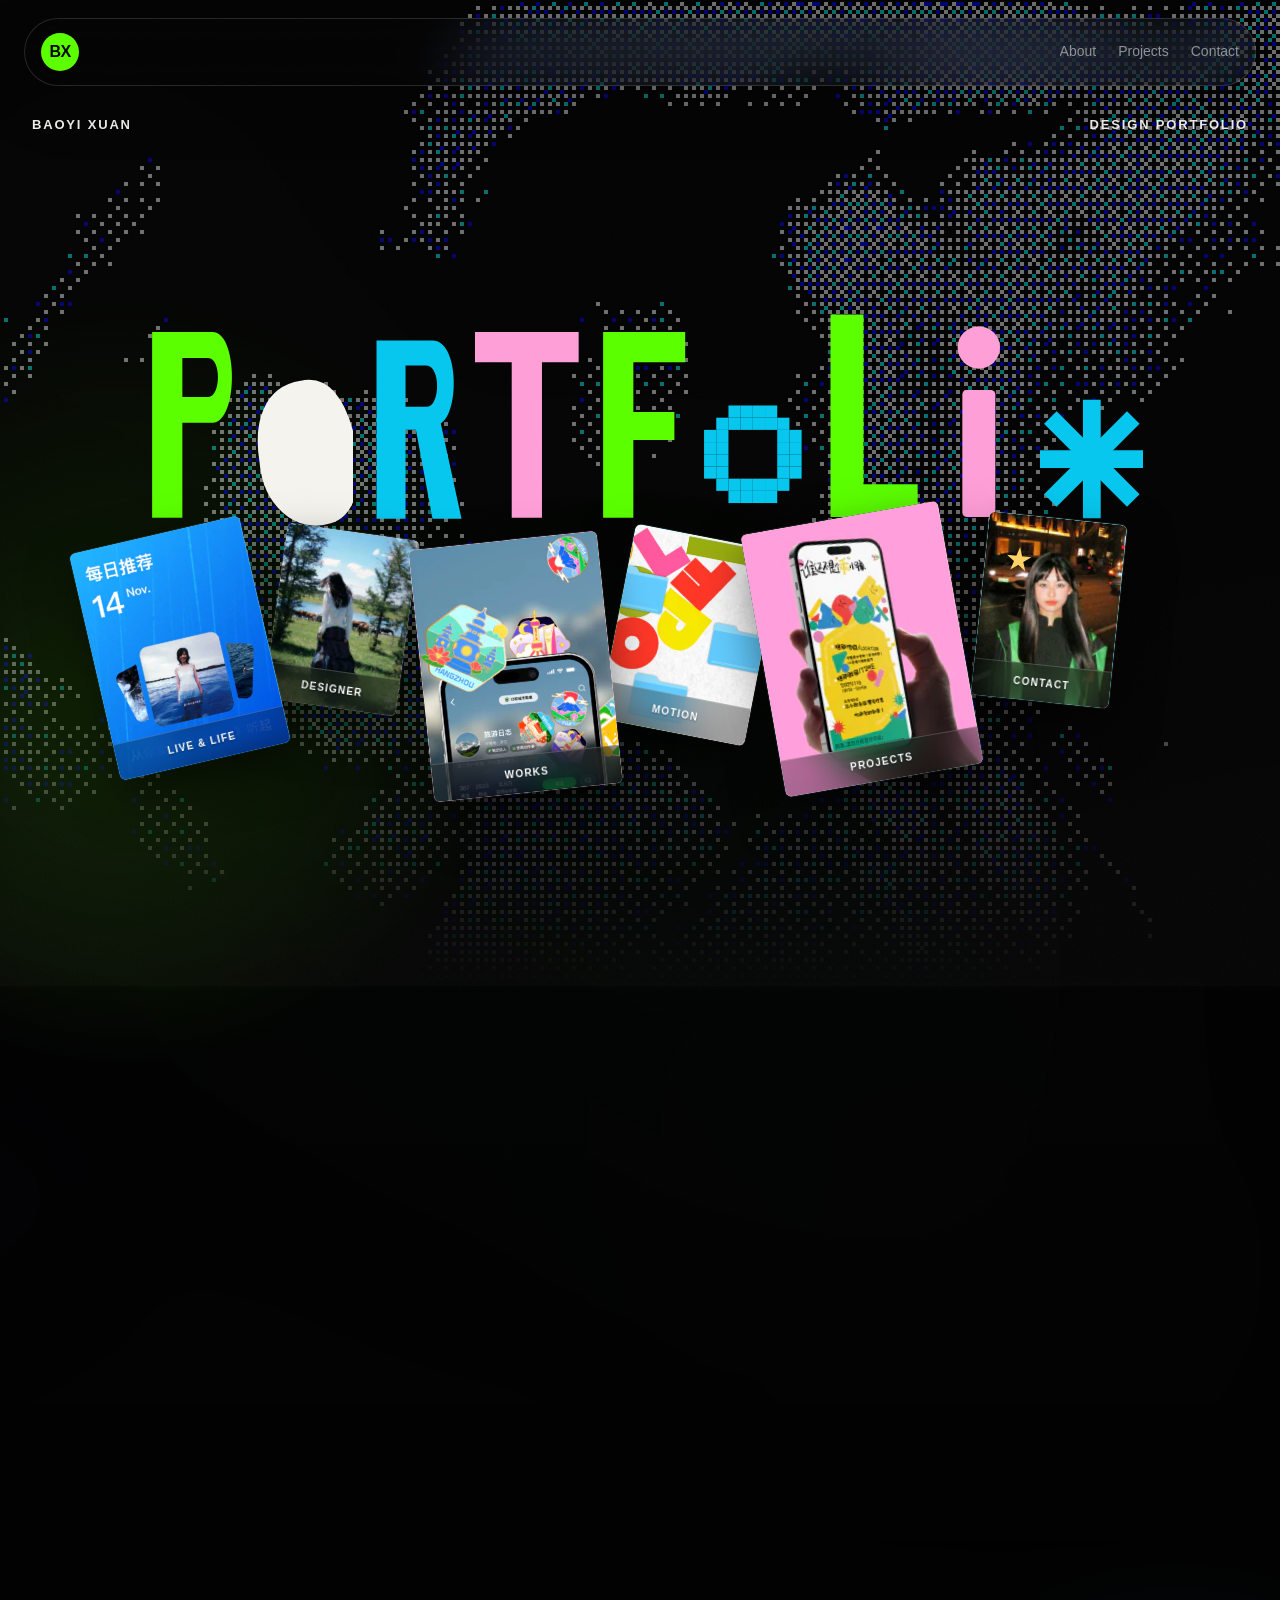
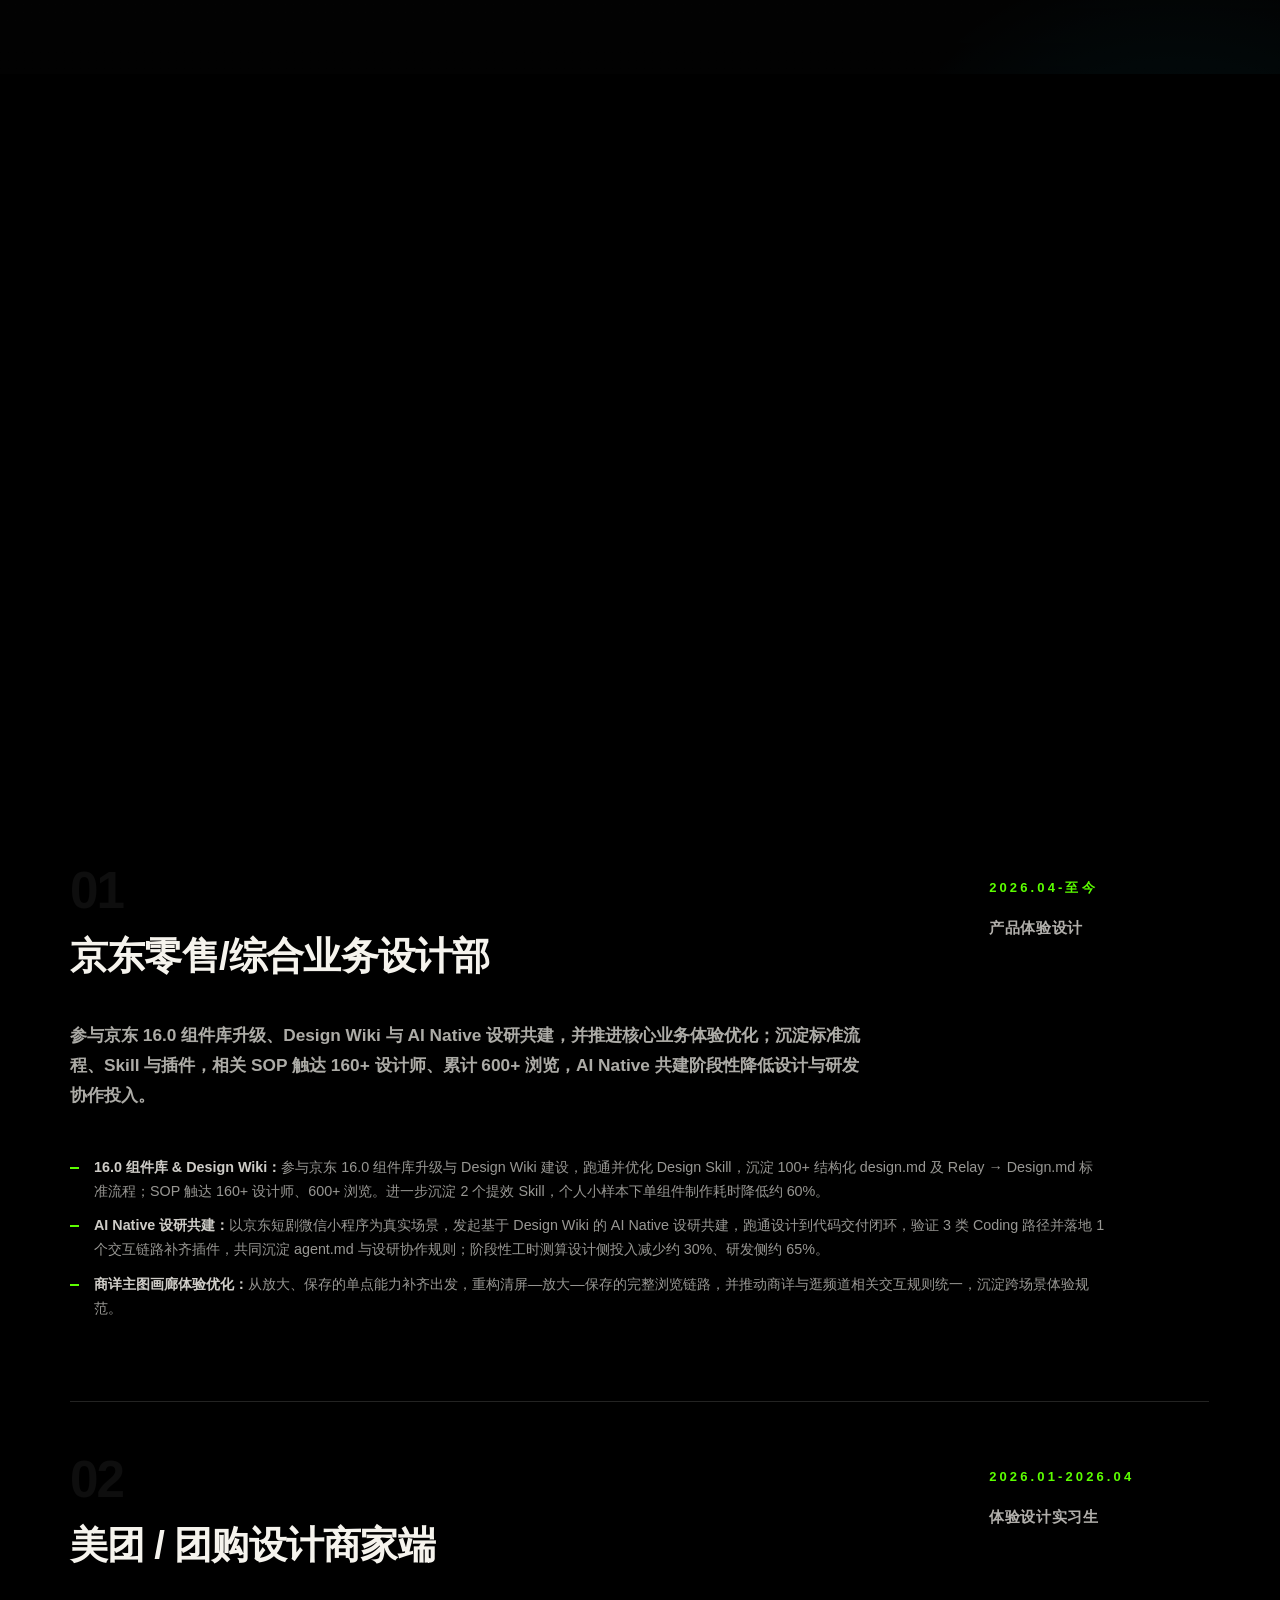
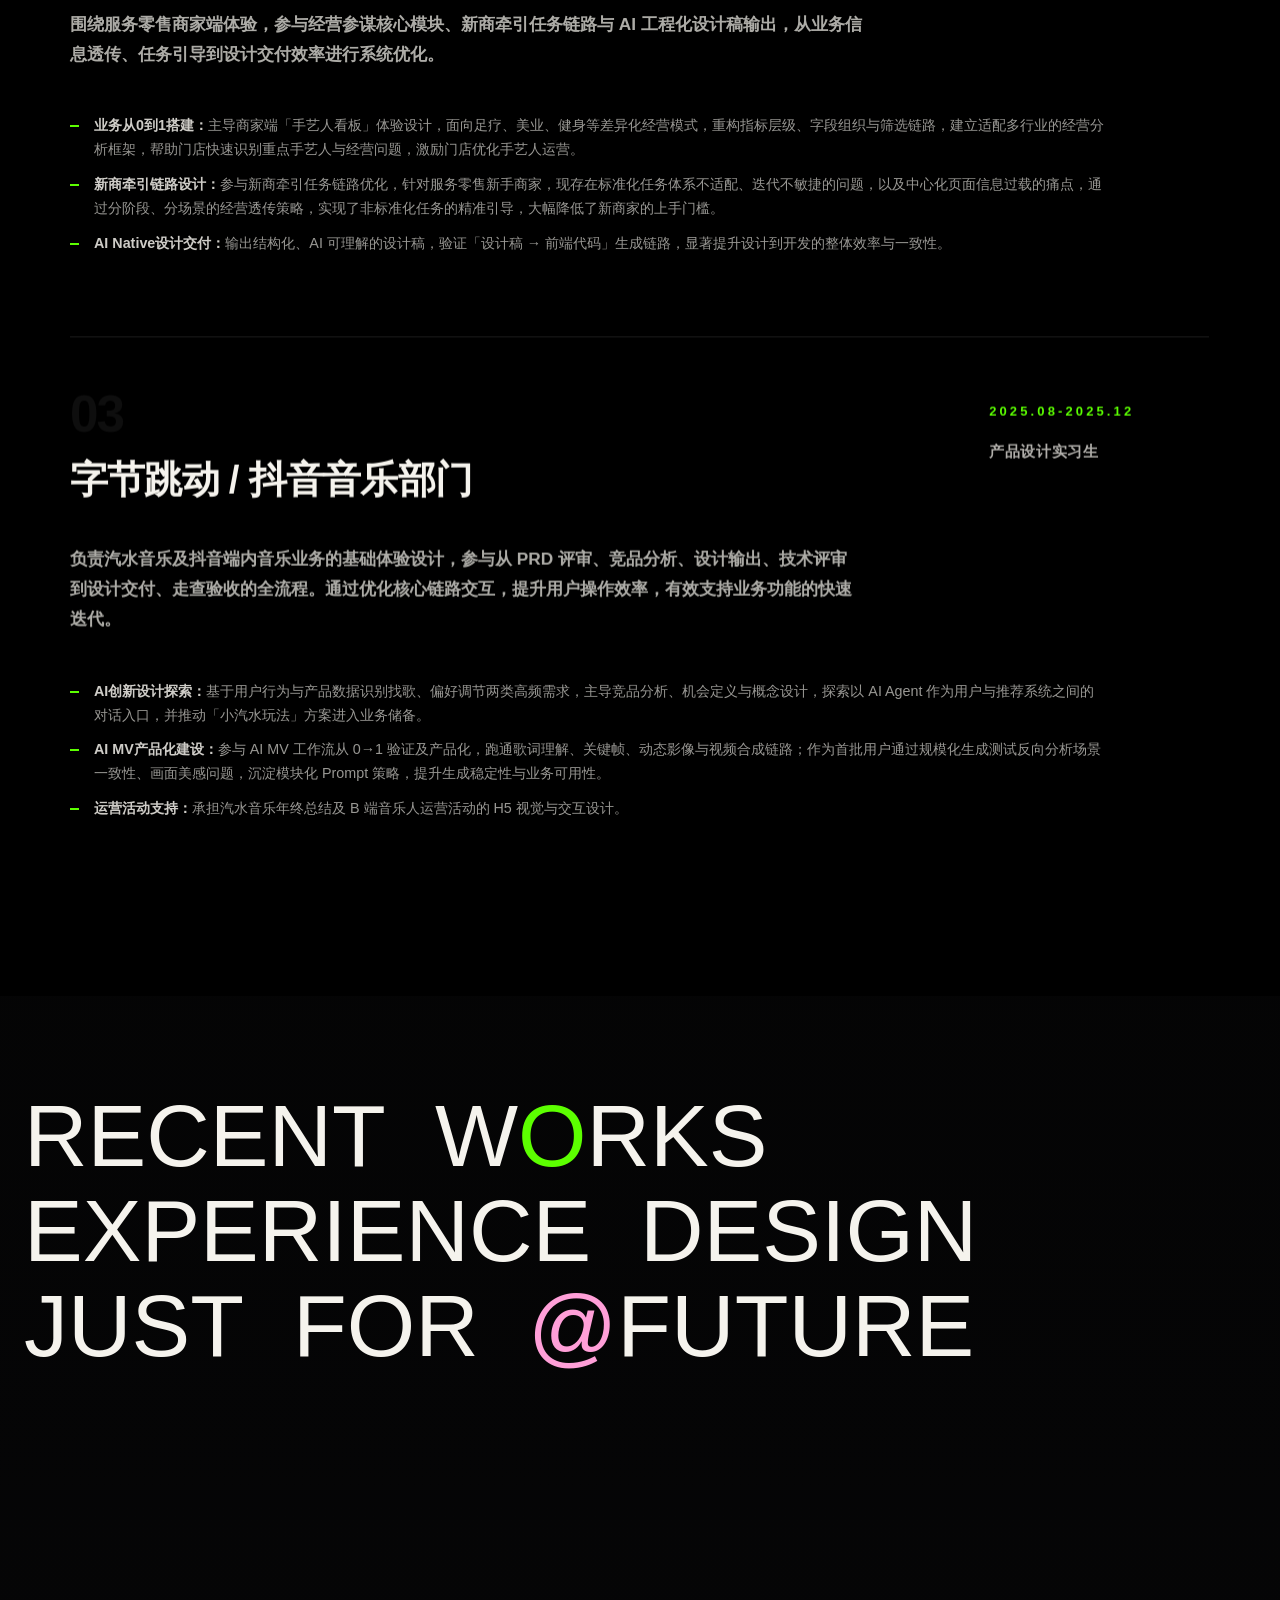
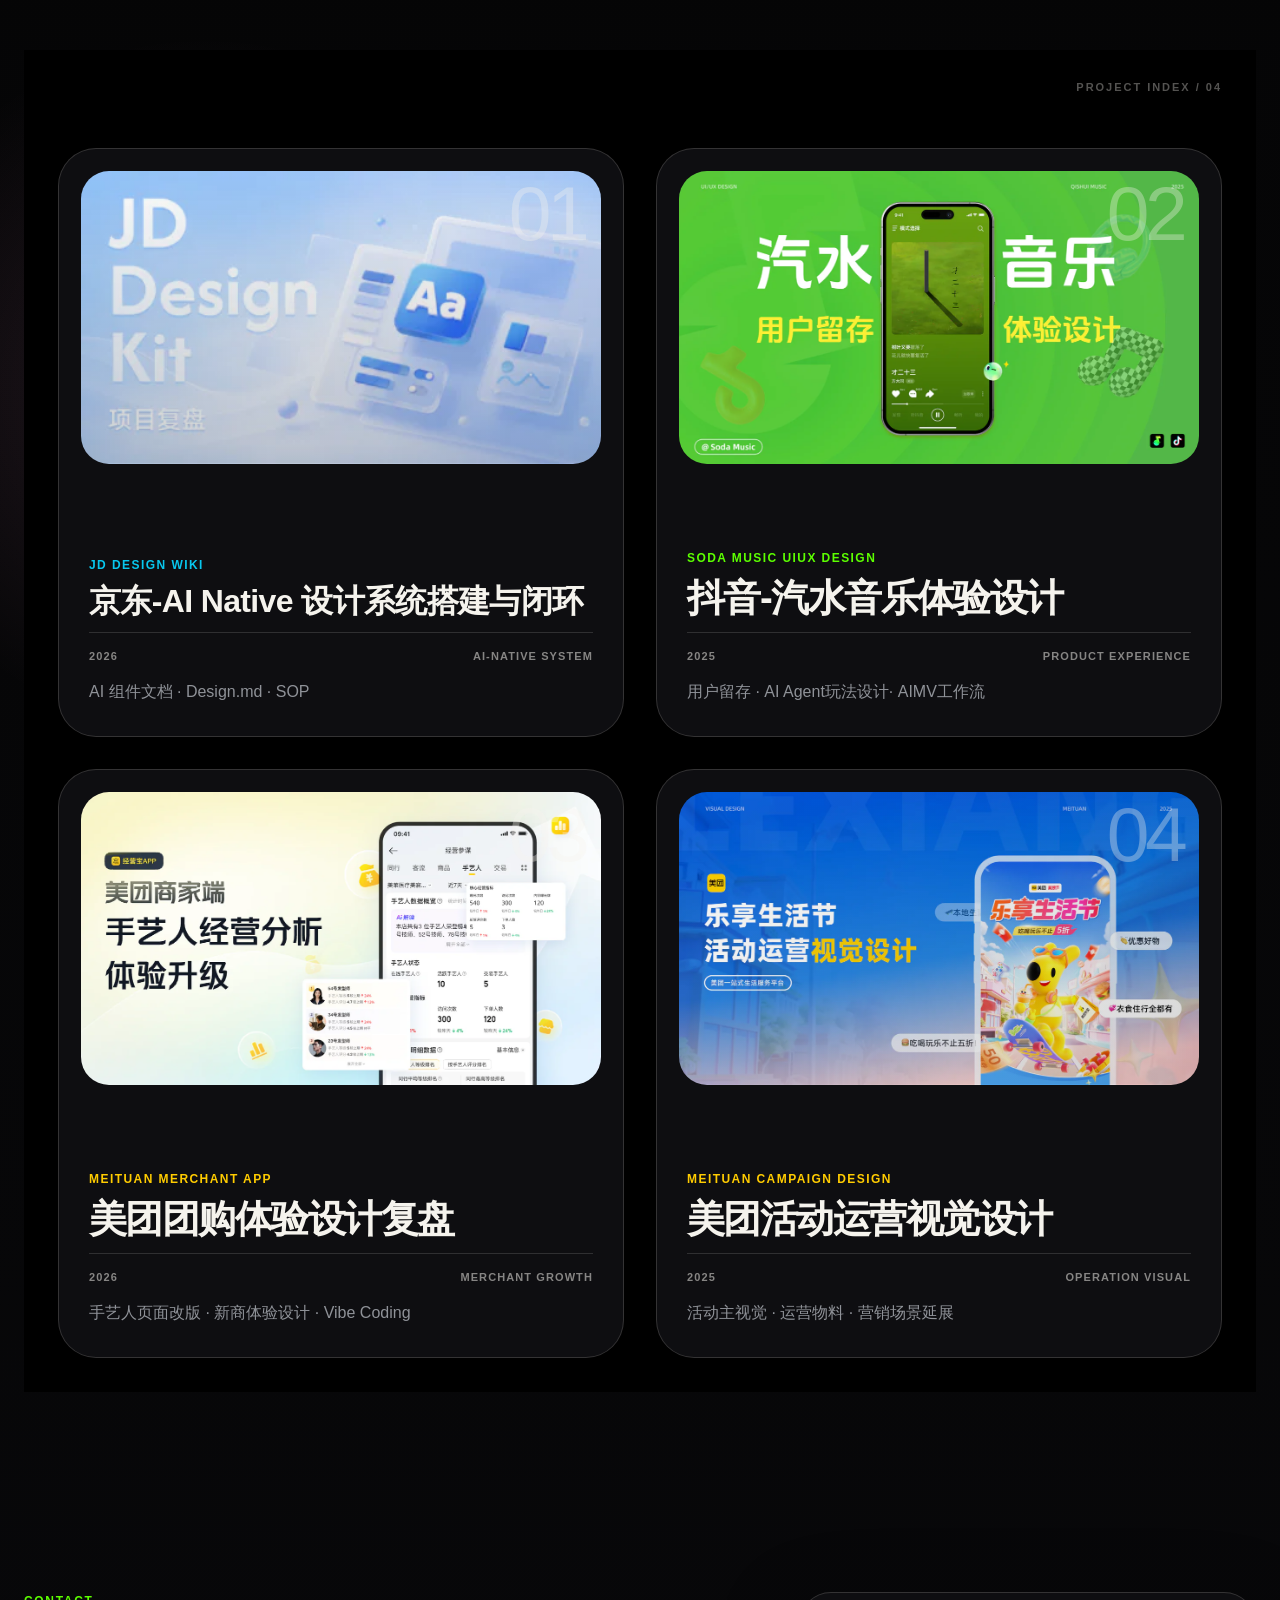
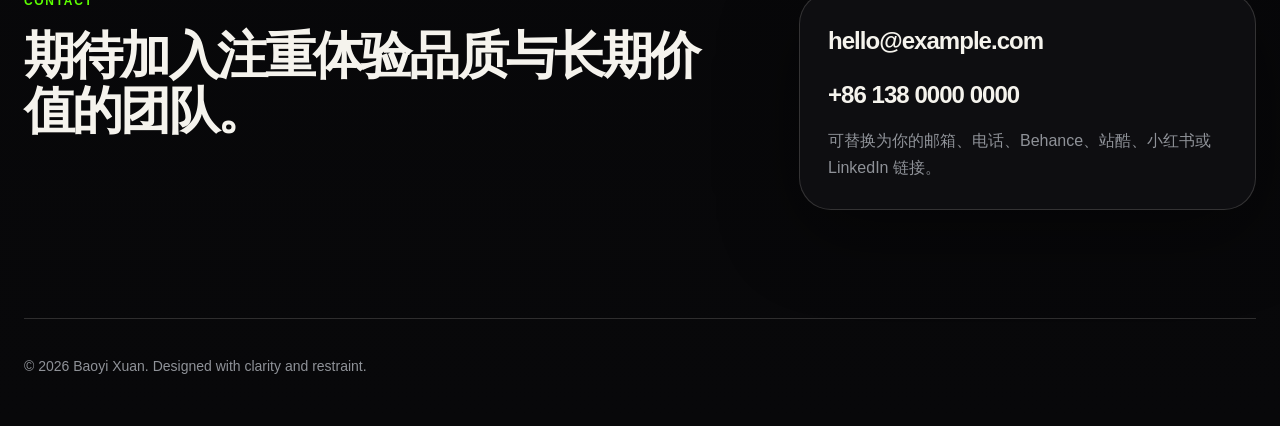
==== commit a2ecdd12: "Migrate portfolio assets to WebP and add asset workflow tooling - 将 cover-cards、jd-wiki、meituan、qish" ====
--- a/index.html
+++ b/index.html
@@ -128,42 +128,42 @@
         <div class="cover-cards" aria-label="项目预览,点击进入项目详情">
           <a class="cc cc-1" href="#" aria-label="项目 01 · 智能工作台体验重构">
             <div class="cc-art cc-art-image">
-              <img src="assets/cover-cards/poster-havana-blue.png" alt="Havana 每日推荐海报 蓝底 groupies">
+              <img src="assets/cover-cards/poster-havana-blue.webp" alt="Havana 每日推荐海报 蓝底 groupies">
             </div>
             <span class="cc-caption">Live &amp; Life</span>
           </a>
 
           <a class="cc cc-2" href="#about" aria-label="跳转到设计师简介">
             <div class="cc-art cc-art-image">
-              <img src="assets/cover-cards/brand-grassland.png" alt="草原上背影少女与马群">
+              <img src="assets/cover-cards/brand-grassland.webp" alt="草原上背影少女与马群">
             </div>
             <span class="cc-caption">Designer</span>
           </a>
 
           <a class="cc cc-3" href="#projects" aria-label="跳转到最近项目">
             <div class="cc-art cc-art-image">
-              <img src="assets/cover-cards/editorial-travel.png" alt="旅游日志城市勋章合集">
+              <img src="assets/cover-cards/editorial-travel.webp" alt="旅游日志城市勋章合集">
             </div>
             <span class="cc-caption">Works</span>
           </a>
 
           <a class="cc cc-4" href="#" aria-label="项目 04 · 动态设计">
             <div class="cc-art cc-art-image">
-              <img src="assets/cover-cards/motion-folders-new.png" alt="彩色字母与蓝色文件夹拼贴">
+              <img src="assets/cover-cards/motion-folders-new.webp" alt="彩色字母与蓝色文件夹拼贴">
             </div>
             <span class="cc-caption">Motion</span>
           </a>
 
           <a class="cc cc-5" href="#projects" aria-label="跳转到最近项目">
             <div class="cc-art cc-art-image">
-              <img src="assets/cover-cards/adhd-phone-blue.png" alt="蓝底手持手机 ADHD 活动海报">
+              <img src="assets/cover-cards/adhd-phone-blue.webp" alt="蓝底手持手机 ADHD 活动海报">
             </div>
             <span class="cc-caption">Projects</span>
           </a>
 
           <a class="cc cc-6" href="#contact" aria-label="跳转到联系方式">
             <div class="cc-art cc-art-image">
-              <img src="assets/cover-cards/designer.png" alt="Designer 插画">
+              <img src="assets/cover-cards/designer.webp" alt="Designer 插画">
               <span class="cc-star" aria-hidden="true">★</span>
             </div>
             <span class="cc-caption">Contact</span>
@@ -220,11 +220,12 @@
                 <span class="tl-role">产品体验设计</span>
               </div>
               <h3 class="tl-org">京东零售/综合业务设计部</h3>
-              <p class="tl-body">方向占位 —— 后续替换为具体职责、产出与影响。这里可以写做了什么、解决了什么问题、拿到了什么结果。</p>
+              <p class="tl-body">参与京东 16.0 组件库升级、Design Wiki 与 AI Native 设研共建，并推进核心业务体验优化；沉淀标准流程、Skill 与插件，相关 SOP 触达 160+ 设计师、累计 600+ 浏览，AI Native 共建阶段性降低设计与研发协作投入。</p>
               <ul class="tl-highlights">
-                <li>关键动作占位一 · 场景 / 产出</li>
-                <li>关键动作占位二 · 场景 / 产出</li>
-              </ul>
+                <li><strong>16.0 组件库 &amp; Design Wiki：</strong><span>参与京东 16.0 组件库升级与 Design Wiki 建设，跑通并优化 Design Skill，沉淀 100+ 结构化 design.md 及 Relay → Design.md 标准流程；SOP 触达 160+ 设计师、600+ 浏览。进一步沉淀 2 个提效 Skill，个人小样本下单组件制作耗时降低约 60%。</span></li>
+ <li><strong>AI Native 设研共建：</strong><span>以京东短剧微信小程序为真实场景，发起基于 Design Wiki 的 AI Native 设研共建，跑通设计到代码交付闭环，验证 3 类 Coding 路径并落地 1 个交互链路补齐插件，共同沉淀 agent.md 与设研协作规则；阶段性工时测算设计侧投入减少约 30%、研发侧约 65%。</span></li>
+ <li><strong>商详主图画廊体验优化：</strong><span>从放大、保存的单点能力补齐出发，重构清屏—放大—保存的完整浏览链路，并推动商详与逛频道相关交互规则统一，沉淀跨场景体验规范。</span></li>
+ </ul>
             </li>
             <li class="tl-item" style="--i:1">
               <div class="tl-index" aria-hidden="true">02</div>
@@ -235,9 +236,9 @@
               <h3 class="tl-org">美团 / 团购设计商家端</h3>
               <p class="tl-body">围绕服务零售商家端体验，参与经营参谋核心模块、新商牵引任务链路与 AI 工程化设计稿输出，从业务信息透传、任务引导到设计交付效率进行系统优化。</p>
               <ul class="tl-highlights">
-                <li><strong>业务从0到1搭建：</strong><span>主导商家端“经营参谋”核心模块——“手艺人看板”的从0到1设计体系搭建。针对不同行业（足疗、丽人、健身）的手艺人界面进行差异化建设，通过商家端数据透传，激励门店优化手艺人运营，提升活跃度，同时达成业务目标。</span></li>
+                <li><strong>业务从0到1搭建：</strong><span>主导商家端「手艺人看板」体验设计，面向足疗、美业、健身等差异化经营模式，重构指标层级、字段组织与筛选链路，建立适配多行业的经营分析框架，帮助门店快速识别重点手艺人与经营问题，激励门店优化手艺人运营。</span></li>
                 <li><strong>新商牵引链路设计：</strong><span>参与新商牵引任务链路优化，针对服务零售新手商家，现存在标准化任务体系不适配、迭代不敏捷的问题，以及中心化页面信息过载的痛点，通过分阶段、分场景的经营透传策略，实现了非标准化任务的精准引导，大幅降低了新商家的上手门槛。</span></li>
-                <li><strong>Vibe Coding：</strong><span>输出 AI 工程化设计稿，使用公司自研 AI 平台实现从设计稿到前端代码自动生成的全流程 AI 驱动，显著提升设计到开发的整体效率与一致性。</span></li>
+                <li><strong>AI Native设计交付：</strong><span>输出结构化、AI 可理解的设计稿，验证「设计稿 → 前端代码」生成链路，显著提升设计到开发的整体效率与一致性。</span></li>
               </ul>
             </li>
             <li class="tl-item" style="--i:2">
@@ -249,7 +250,8 @@
               <h3 class="tl-org">字节跳动 / 抖音音乐部门</h3>
               <p class="tl-body">负责汽水音乐及抖音端内音乐业务的基础体验设计，参与从 PRD 评审、竞品分析、设计输出、技术评审到设计交付、走查验收的全流程。通过优化核心链路交互，提升用户操作效率，有效支持业务功能的快速迭代。</p>
               <ul class="tl-highlights">
-                <li><strong>AI创新设计探索：</strong><span>基于现有用户行为数据以及产品数据，主动挖掘设计机会点。重点探索 AI Agent 与音乐结合的创新玩法，输出 2 份设计方案、竞品分析及多份 Demo；为音乐人搭建 AI MV 产品化流程，给产品未来的功能拓展提供了具象化的策略支持与设计前瞻。</span></li>
+                <li><strong>AI创新设计探索：</strong><span>基于用户行为与产品数据识别找歌、偏好调节两类高频需求，主导竞品分析、机会定义与概念设计，探索以 AI Agent 作为用户与推荐系统之间的对话入口，并推动「小汽水玩法」方案进入业务储备。</span></li>
+ <li><strong>AI MV产品化建设：</strong><span>参与 AI MV 工作流从 0→1 验证及产品化，跑通歌词理解、关键帧、动态影像与视频合成链路；作为首批用户通过规模化生成测试反向分析场景一致性、画面美感问题，沉淀模块化 Prompt 策略，提升生成稳定性与业务可用性。</span></li>
                 <li><strong>运营活动支持：</strong><span>承担汽水音乐年终总结及 B 端音乐人运营活动的 H5 视觉与交互设计。</span></li>
               </ul>
             </li>
@@ -361,130 +363,6 @@
 
   <script>
     (() => {
-      const cards = document.querySelectorAll('.project-card');
-      const gallery = document.querySelector('.project-gallery');
-      const reducedMotion = window.matchMedia('(prefers-reduced-motion: reduce)').matches;
-      const rotateAmplitude = 7;
-      const scaleOnHover = 1.025;
-      const liftOnHover = -8;
-      const stiffness = 0.1;
-      const damping = 0.66;
-
-      const getEdgeProximity = (rect, x, y) => {
-        const cx = rect.width / 2;
-        const cy = rect.height / 2;
-        const dx = x - cx;
-        const dy = y - cy;
-        const kx = dx === 0 ? Infinity : cx / Math.abs(dx);
-        const ky = dy === 0 ? Infinity : cy / Math.abs(dy);
-        return Math.min(Math.max(1 / Math.min(kx, ky), 0), 1);
-      };
-      const getCursorAngle = (rect, x, y) => {
-        const dx = x - rect.width / 2;
-        const dy = y - rect.height / 2;
-        if (dx === 0 && dy === 0) return 45;
-        const degrees = Math.atan2(dy, dx) * (180 / Math.PI) + 90;
-        return degrees < 0 ? degrees + 360 : degrees;
-      };
-
-      if (gallery) {
-        gallery.addEventListener('pointermove', (event) => {
-          const rect = gallery.getBoundingClientRect();
-          const x = ((event.clientX - rect.left) / rect.width) * 100;
-          const y = ((event.clientY - rect.top) / rect.height) * 100;
-          gallery.style.setProperty('--gallery-x', `${x.toFixed(2)}%`);
-          gallery.style.setProperty('--gallery-y', `${y.toFixed(2)}%`);
-        });
-      }
-
-      cards.forEach((card) => {
-        const state = {
-          rx: 0, ry: 0, s: 1, lift: 0,
-          trx: 0, try_: 0, ts: 1, tlift: 0,
-          vrx: 0, vry: 0, vs: 0, vlift: 0,
-          raf: 0,
-        };
-
-        const tick = () => {
-          state.vrx += (state.trx - state.rx) * stiffness;
-          state.vry += (state.try_ - state.ry) * stiffness;
-          state.vs += (state.ts - state.s) * stiffness;
-          state.vlift += (state.tlift - state.lift) * stiffness;
-          state.vrx *= damping;
-          state.vry *= damping;
-          state.vs *= damping;
-          state.vlift *= damping;
-          state.rx += state.vrx;
-          state.ry += state.vry;
-          state.s += state.vs;
-          state.lift += state.vlift;
-          card.style.setProperty('--tilt-x', state.rx.toFixed(3) + 'deg');
-          card.style.setProperty('--tilt-y', state.ry.toFixed(3) + 'deg');
-          card.style.setProperty('--tilt-scale', state.s.toFixed(4));
-          card.style.setProperty('--tilt-lift', state.lift.toFixed(2) + 'px');
-          const settled =
-            Math.abs(state.trx - state.rx) < 0.02 && Math.abs(state.vrx) < 0.02 &&
-            Math.abs(state.try_ - state.ry) < 0.02 && Math.abs(state.vry) < 0.02 &&
-            Math.abs(state.ts - state.s) < 0.0008 && Math.abs(state.vs) < 0.0008 &&
-            Math.abs(state.tlift - state.lift) < 0.05 && Math.abs(state.vlift) < 0.05;
-          if (settled) {
-            state.rx = state.trx; state.ry = state.try_; state.s = state.ts; state.lift = state.tlift;
-            card.style.setProperty('--tilt-x', state.rx.toFixed(3) + 'deg');
-            card.style.setProperty('--tilt-y', state.ry.toFixed(3) + 'deg');
-            card.style.setProperty('--tilt-scale', state.s.toFixed(4));
-            card.style.setProperty('--tilt-lift', state.lift.toFixed(2) + 'px');
-            state.raf = 0;
-            return;
-          }
-          state.raf = requestAnimationFrame(tick);
-        };
-        const ensureTick = () => { if (!state.raf) state.raf = requestAnimationFrame(tick); };
-
-        card.addEventListener('pointermove', (event) => {
-          const rect = card.getBoundingClientRect();
-          const x = event.clientX - rect.left;
-          const y = event.clientY - rect.top;
-          const edge = 0.38 + getEdgeProximity(rect, x, y) * 0.62;
-          const angle = getCursorAngle(rect, x, y);
-          card.style.setProperty('--edge-proximity', `${(edge * 100).toFixed(3)}`);
-          card.style.setProperty('--cursor-angle', `${angle.toFixed(3)}deg`);
-          if (reducedMotion) return;
-          const offsetX = x - rect.width / 2;
-          const offsetY = y - rect.height / 2;
-          state.trx = (offsetY / (rect.height / 2)) * -rotateAmplitude;
-          state.try_ = (offsetX / (rect.width / 2)) * rotateAmplitude;
-          ensureTick();
-        });
-        card.addEventListener('pointerenter', () => {
-          if (reducedMotion) return;
-          state.ts = scaleOnHover;
-          state.tlift = liftOnHover;
-          ensureTick();
-        });
-        card.addEventListener('pointerleave', () => {
-          card.style.setProperty('--edge-proximity', '0');
-          if (reducedMotion) return;
-          state.trx = 0; state.try_ = 0; state.ts = 1; state.tlift = 0;
-          ensureTick();
-        });
-        card.addEventListener('focus', () => {
-          card.style.setProperty('--edge-proximity', '88');
-          card.style.setProperty('--cursor-angle', '45deg');
-          if (reducedMotion) return;
-          state.ts = scaleOnHover;
-          state.tlift = liftOnHover;
-          ensureTick();
-        });
-        card.addEventListener('blur', () => {
-          card.style.setProperty('--edge-proximity', '0');
-          if (reducedMotion) return;
-          state.trx = 0; state.try_ = 0; state.ts = 1; state.tlift = 0;
-          ensureTick();
-        });
-      });
-    })();
-
-    (() => {
       if (window.matchMedia('(prefers-reduced-motion: reduce)').matches) return;
 
       const targets = document.querySelectorAll(
--- a/styles.css
+++ b/styles.css
@@ -330,7 +330,7 @@
   background:
     radial-gradient(circle at 66% 34%, rgba(245, 243, 237, 0.2), transparent 18rem),
     linear-gradient(90deg, rgba(3, 18, 30, 0.95) 0%, rgba(0, 0, 0, 0.94) 38%, rgba(110, 26, 36, 0.66) 68%, rgba(21, 21, 24, 0.98) 100%),
-    url("https://images.unsplash.com/photo-1542744095-fcf48d80b0fd?auto=format&fit=crop&w=1800&q=80") center/cover;
+    url("assets/cover-cards/about-portrait.webp") center/cover;
   filter: saturate(0.82) contrast(1.08);
 }
 
@@ -391,7 +391,7 @@
   border-radius: 28px;
   background:
     linear-gradient(135deg, rgba(92,255,0,0.78), rgba(8,199,238,0.7), rgba(255,159,216,0.66)),
-    url("https://images.unsplash.com/photo-1497366754035-f200968a6e72?auto=format&fit=crop&w=500&q=80") center/cover;
+    url("assets/cover-cards/workspace.webp") center/cover;
 }
 
 .profile-name { margin-bottom: 2px; font-size: 20px; font-weight: 800; letter-spacing: -0.03em; }
@@ -501,8 +501,6 @@
 .capability-card p { margin-bottom: 0; color: var(--muted); }
 
 .project-gallery {
-  --gallery-x: 50%;
-  --gallery-y: 20%;
   position: relative;
   padding: clamp(18px, 2.8vw, 34px);
   border: 1px solid rgba(245, 243, 237, 0.12);
@@ -527,20 +525,6 @@
   letter-spacing: 0.18em;
   text-transform: uppercase;
 }
-.project-gallery::after {
-  content: "";
-  position: absolute;
-  inset: 1px;
-  z-index: 0;
-  pointer-events: none;
-  border-radius: inherit;
-  background:
-    linear-gradient(115deg, transparent 0 35%, rgba(245, 243, 237, 0.08) 46%, transparent 58%),
-    radial-gradient(circle at var(--gallery-x) var(--gallery-y), rgba(8, 199, 238, 0.2), transparent 24rem);
-  opacity: 0.72;
-  mix-blend-mode: screen;
-  transition: opacity 260ms ease;
-}
 .project-grid {
   position: relative;
   z-index: 1;
@@ -551,29 +535,9 @@
   overflow: visible;
 }
 .project-card {
-  --edge-proximity: 0;
-  --cursor-angle: 45deg;
-  --edge-sensitivity: 10;
-  --color-sensitivity: 18;
-  --cone-spread: 32;
-  --glow-padding: 46px;
-  --fill-opacity: 0.62;
-  --card-bg: rgba(16, 16, 20, 0.88);
-  --tilt-x: 0deg;
-  --tilt-y: 0deg;
-  --tilt-scale: 1;
-  --tilt-lift: 0px;
   --enter-y: 0px;
   --enter-opacity: 1;
-  --gradient-one: radial-gradient(at 80% 55%, #5cff00 0, transparent 52%);
-  --gradient-two: radial-gradient(at 69% 34%, #08c7ee 0, transparent 52%);
-  --gradient-three: radial-gradient(at 8% 6%, #ff9fd8 0, transparent 52%);
-  --gradient-four: radial-gradient(at 41% 38%, #f5f3ed 0, transparent 48%);
-  --gradient-five: radial-gradient(at 86% 85%, #38bdf8 0, transparent 52%);
-  --gradient-six: radial-gradient(at 82% 18%, #f472b6 0, transparent 52%);
-  --gradient-seven: radial-gradient(at 51% 4%, #c084fc 0, transparent 52%);
   position: relative;
-  isolation: isolate;
   min-height: clamp(480px, 46vw, 620px);
   padding: clamp(16px, 2vw, 22px);
   display: flex;
@@ -581,15 +545,11 @@
   justify-content: space-between;
   border: 1px solid var(--line);
   border-radius: clamp(24px, 3.2vw, 38px);
-  background: var(--card-bg);
-  overflow: visible;
-  transform-origin: center;
-  transform-style: preserve-3d;
-  filter: grayscale(1) saturate(0) contrast(1.04);
-  will-change: transform, filter;
+  background: rgba(16, 16, 20, 0.88);
+  overflow: hidden;
   opacity: var(--enter-opacity);
-  transform: perspective(900px) translateY(calc(var(--tilt-lift) + var(--enter-y))) rotateX(var(--tilt-x)) rotateY(var(--tilt-y)) scale(var(--tilt-scale));
-  transition: filter 520ms ease, box-shadow 360ms ease, border-color 360ms ease, background 360ms ease;
+  transform: translateY(var(--enter-y));
+  transition: transform 240ms ease, border-color 240ms ease, background 240ms ease;
   animation: project-card-in 700ms cubic-bezier(0.22, 1, 0.36, 1) both;
   animation-delay: calc(var(--i, 0) * 70ms);
 }
@@ -597,70 +557,10 @@
   position: relative;
   z-index: 1;
 }
-.project-card::before {
-  content: "";
-  position: absolute;
-  inset: 0;
-  z-index: 0;
-  pointer-events: none;
-  border: 1px solid transparent;
-  border-radius: inherit;
-  background:
-    linear-gradient(var(--card-bg), var(--card-bg)) padding-box,
-    var(--gradient-one) border-box,
-    var(--gradient-two) border-box,
-    var(--gradient-three) border-box,
-    var(--gradient-four) border-box,
-    var(--gradient-five) border-box,
-    var(--gradient-six) border-box,
-    var(--gradient-seven) border-box;
-  opacity: clamp(0, calc((var(--edge-proximity) - var(--color-sensitivity)) / (100 - var(--color-sensitivity))), 1);
-  mask-image:
-    conic-gradient(
-      from var(--cursor-angle) at center,
-      black calc(var(--cone-spread) * 1%),
-      transparent calc((var(--cone-spread) + 14) * 1%),
-      transparent calc((100 - var(--cone-spread) - 14) * 1%),
-      black calc((100 - var(--cone-spread)) * 1%)
-    );
-  transition: opacity 260ms ease;
-}
-.project-card::after {
-  content: "";
-  position: absolute;
-  inset: calc(var(--glow-padding) * -1);
-  z-index: -1;
-  pointer-events: none;
-  border-radius: inherit;
-  opacity: clamp(0, calc(0.18 + (var(--edge-proximity) - var(--edge-sensitivity)) / (100 - var(--edge-sensitivity))), 1);
-  box-shadow:
-    0 0 3px rgba(92, 255, 0, 0.9),
-    0 0 16px rgba(8, 199, 238, 0.64),
-    0 0 42px rgba(255, 159, 216, 0.48),
-    0 0 86px rgba(92, 255, 0, 0.28);
-  mask-image:
-    conic-gradient(
-      from var(--cursor-angle) at center,
-      black 3%,
-      transparent 12%,
-      transparent 88%,
-      black 97%
-    );
-  mix-blend-mode: plus-lighter;
-  transition: opacity 260ms ease;
-}
-.project-card:not(:hover):not(:focus-visible)::before,
-.project-card:not(:hover):not(:focus-visible)::after {
-  opacity: 0;
-  transition: opacity 600ms ease;
-}
 .project-card:hover,
 .project-card:focus-visible {
-  z-index: 5;
-  filter: grayscale(0) saturate(1);
-  background: rgba(20, 22, 28, 0.96);
-  box-shadow: 0 26px 72px rgba(0, 0, 0, 0.46);
-  border-color: rgba(245, 243, 237, 0.18);
+  border-color: rgba(245, 243, 237, 0.36);
+  transform: translateY(calc(var(--enter-y) - 4px));
 }
 .project-index {
   position: absolute;
@@ -678,7 +578,7 @@
 .project-card:hover .project-index,
 .project-card:focus-visible .project-index {
   color: rgba(245, 243, 237, 0.76);
-  transform: translate3d(0, -6px, 42px);
+  transform: translateY(-4px);
 }
 .project-card.large { min-height: 520px; }
 .project-visual {
@@ -689,19 +589,13 @@
   border-radius: clamp(18px, 2.2vw, 28px);
   background-size: cover;
   background-position: center;
-  filter: saturate(1.08) contrast(1.08);
   transform-origin: center;
-  transition: transform 520ms cubic-bezier(0.22, 1, 0.36, 1), filter 520ms ease;
-}
-.project-card:hover .project-visual,
-.project-card:focus-visible .project-visual {
-  transform: none;
-  filter: saturate(1.22) contrast(1.12) brightness(1.06);
-}
-.visual-ux { background-image: linear-gradient(135deg, rgba(92,255,0,0.24), rgba(0,0,0,0.72)), url("https://images.unsplash.com/photo-1559028012-481c04fa702d?auto=format&fit=crop&w=1200&q=80"); }
+}
+
+.visual-ux { background-image: linear-gradient(135deg, rgba(92,255,0,0.24), rgba(0,0,0,0.72)), url("assets/cover-cards/ux-workshop.webp"); }
 .visual-meituan {
   overflow: hidden;
-  background-image: url("assets/meituan/1封面.png");
+  background-image: url("assets/meituan/1封面-1200w.webp");
   background-size: cover;
   background-position: center;
 }
@@ -793,55 +687,55 @@
   width: 36%;
   aspect-ratio: 476 / 1032;
   border-radius: 26px;
-  background: url("assets/meituan/cover-phone.png") center/cover no-repeat;
+  background: url("assets/meituan/1封面-1200w.webp") right center/cover no-repeat;
   transform: rotate(-11deg);
   filter: drop-shadow(0 26px 40px rgba(0, 20, 60, 0.28));
   z-index: 1;
 }
 .project-visual { position: relative; }
 .visual-qishui {
-  background-image: url("assets/qishui-cover.png");
+  background-image: url("assets/qishui-cover.webp");
   background-size: cover;
   background-position: center;
 }
-.visual-packaging { background-image: linear-gradient(135deg, rgba(8,199,238,0.3), rgba(0,0,0,0.7)), url("https://images.unsplash.com/photo-1586717791821-3f44a563fa4c?auto=format&fit=crop&w=900&q=80"); }
+.visual-packaging { background-image: linear-gradient(135deg, rgba(8,199,238,0.3), rgba(0,0,0,0.7)), url("assets/cover-cards/packaging.webp"); }
 .visual-motion {
   background-image:
     radial-gradient(circle at 26% 28%, rgba(92,255,0,0.72), transparent 8rem),
     radial-gradient(circle at 78% 68%, rgba(255,159,216,0.58), transparent 10rem),
     linear-gradient(135deg, rgba(0,0,0,0.1), rgba(0,0,0,0.72)),
-    url("https://images.unsplash.com/photo-1550745165-9bc0b252726f?auto=format&fit=crop&w=900&q=80");
+    url("assets/cover-cards/motion.webp");
 }
 .visual-ai {
   background-image:
     linear-gradient(135deg, rgba(8,199,238,0.34), rgba(92,255,0,0.16), rgba(0,0,0,0.72)),
-    url("https://images.unsplash.com/photo-1677442136019-21780ecad995?auto=format&fit=crop&w=900&q=80");
+    url("assets/cover-cards/ai.webp");
 }
 .visual-system {
   background-image:
     linear-gradient(180deg, rgba(3, 3, 3, 0.02), rgba(3, 3, 3, 0.18)),
-    url("assets/jd-wiki/component-library-cover.png");
+    url("assets/jd-wiki/component-library-cover.webp");
   background-size: cover;
   background-position: center;
 }
 .visual-meituan-campaign {
   background-image:
     linear-gradient(135deg, rgba(5, 5, 7, 0.02), rgba(5, 5, 7, 0.16)),
-    url("assets/meituan visual/Slide 16_9 - 1.png");
+  url("assets/meituan visual/Slide 16_9 - 1-1200w.webp");
   background-size: cover;
   background-position: center;
 }
 .visual-aimv {
   background-image:
     linear-gradient(135deg, rgba(5, 5, 7, 0.08), rgba(5, 5, 7, 0.48)),
-    url("assets/cover-cards/motion-folders-new.png");
+    url("assets/cover-cards/motion-folders-new.webp");
   background-size: cover;
   background-position: center;
 }
 .visual-sop {
   background-image:
     linear-gradient(135deg, rgba(5, 5, 7, 0.06), rgba(5, 5, 7, 0.48)),
-    url("assets/jd-wiki/relay-design-wiki-flow.png");
+    url("assets/jd-wiki/component-library-cover.webp");
   background-size: cover;
   background-position: center;
 }
@@ -1054,7 +948,7 @@
 .jd-relay-canvas { position: relative; padding: 17px; overflow: hidden; }
 .jd-relay-canvas img,
 .jd-wiki-window img { width: 100%; height: 100%; display: block; object-fit: cover; }
-.jd-relay-canvas:has(> img) { padding: 0; }
+.jd-relay-canvas:has(> .responsive-media) { padding: 0; }
 .jd-relay-canvas img { border-radius: 8px; object-position: center top; }
 .jd-wiki-window img { object-position: center top; }
 .jd-relay-label { color: #fff; font-size: 12px; font-weight: 800; }
@@ -1074,7 +968,7 @@
 .jd-code-window strong { color: #67aef2; }.jd-code-window em { color: #b9d9f9; }.jd-code-window span { color: #8bd6b1; }
 .jd-live-dot { width: 7px; height: 7px; border-radius: 50%; background: #67e8a5; box-shadow: 0 0 10px #67e8a5; }
 .jd-wiki-window { display: grid; grid-template-columns: 42px 1fr; overflow: hidden; }
-.jd-wiki-window:has(> img) { display: block; }
+.jd-wiki-window:has(> .responsive-media) { display: block; }
 .jd-wiki-window aside { padding: 14px 11px; display: grid; align-content: start; gap: 12px; border-right: 1px solid rgba(255,255,255,.08); }
 .jd-wiki-window aside i { width: 19px; height: 4px; border-radius: 4px; background: rgba(255,255,255,.17); }
 .jd-wiki-window > div { padding: 17px; }
@@ -4952,13 +4846,367 @@
 
 /* Homepage project gallery: let the black surface carry the work. */
 .project-gallery { padding:clamp(18px,2.8vw,34px); border:0; border-radius:0; background:#000; background-image:none; box-shadow:none; }
-.project-gallery::after { display:none; }
 .project-gallery::before { content:"PROJECT INDEX / 04"; }
 
-/* Homepage project cards: retain original artwork colors at rest and on hover. */
-.project-card { filter:none; will-change:transform; transition:box-shadow 360ms ease,border-color 360ms ease,background 360ms ease; }
-.project-card:hover, .project-card:focus-visible { filter:none; }
-
-/* Homepage project cards: no hover glow or exposure shift. */
-.project-card::before, .project-card::after { display:none; }
-.project-card:hover, .project-card:focus-visible { background:var(--card-bg); box-shadow:none; border-color:var(--line); }
+/* Project context: three parallel backgrounds. */
+body.project-jd-wiki .jd-context-blocks { grid-template-columns:repeat(3,minmax(0,1fr)); gap:clamp(24px,4vw,64px); }
+@media (max-width:900px) { body.project-jd-wiki .jd-context-blocks { grid-template-columns:1fr; gap:32px; } }
+
+/* Project context: highlight the three background conclusions. */
+body.project-jd-wiki .jd-context-block > p strong { color:#0066cc; font-weight:650; }
+
+/* Project context heading: align the supporting summary to the right. */
+body.project-jd-wiki .jd-context-intro > p:last-child { justify-self:end; text-align:right; }
+@media (max-width:900px) { body.project-jd-wiki .jd-context-intro > p:last-child { justify-self:start; text-align:left; } }
+
+/* Real-delivery background: expose the three adoption gaps. */
+body.project-jd-wiki .jd-native-opening-copy strong { color:#0066cc; font-weight:650; }
+body.project-jd-wiki .jd-native-project-cover { display:grid; grid-template-columns:minmax(0,.9fr) minmax(0,1.1fr); gap:20px clamp(40px,6vw,96px); align-items:end; }
+body.project-jd-wiki .jd-native-project-backgrounds { grid-column:1 / -1; display:grid; grid-template-columns:repeat(3,minmax(0,1fr)); gap:12px; max-width:none; }
+body.project-jd-wiki .jd-native-project-backgrounds article { display:flex; flex-direction:column; align-items:center; gap:12px; padding:24px; background:#f5f5f7; text-align:center; }
+body.project-jd-wiki .jd-native-project-backgrounds strong { color:#1d1d1f; font:600 20px/1.2 "SF Pro Display",system-ui,-apple-system,sans-serif; }
+body.project-jd-wiki .jd-native-project-backgrounds span { color:#3a3a3c; font:400 16px/1.5 "SF Pro Text",system-ui,-apple-system,sans-serif; }
+@media (max-width:760px) { body.project-jd-wiki .jd-native-project-cover { grid-template-columns:1fr; } body.project-jd-wiki .jd-native-project-backgrounds { grid-template-columns:1fr; } }
+
+/* Reset the former project-cover grid for the three-gap background layout. */
+body.project-jd-wiki .jd-native-project-cover > p { grid-column:1 / -1; grid-row:auto; margin:0; }
+body.project-jd-wiki .jd-native-project-cover h3 { grid-column:1 / -1; grid-row:auto; max-width:none; font-size:clamp(30px,3.2vw,48px); }
+body.project-jd-wiki .jd-native-project-cover > .jd-native-project-backgrounds { grid-column:1 / -1; grid-row:auto; width:100%; margin:16px 0 0; align-self:auto; }
+
+/* Real-delivery opening: prioritize the closing title line. */
+body.project-jd-wiki .jd-native-opening { grid-template-columns:minmax(0,1.55fr) minmax(200px,.45fr); column-gap:clamp(24px,4vw,56px); }
+body.project-jd-wiki .jd-native-opening-copy { max-width:300px; justify-self:end; }
+body.project-jd-wiki .jd-native-opening h2 .jd-native-title-line:nth-child(3) { white-space:nowrap; font-size:clamp(30px,3.25vw,46px); }
+@media (max-width:760px) { body.project-jd-wiki .jd-native-opening-copy { max-width:none; justify-self:auto; } body.project-jd-wiki .jd-native-opening h2 .jd-native-title-line:nth-child(3) { white-space:normal; } }
+
+/* My action: make the move from opportunity to delivery explicit. */
+body.project-jd-wiki .jd-native-actions { width:100vw; margin-left:calc(50% - 50vw); padding:clamp(56px,7vw,88px) max(24px,calc((100vw - 1180px)/2)); background:#fff; color:#1d1d1f; }
+body.project-jd-wiki .jd-native-actions header { display:flex; justify-content:space-between; align-items:baseline; gap:24px; padding-bottom:24px; border-bottom:1px solid #d2d2d7; }
+body.project-jd-wiki .jd-native-actions .eyebrow { margin:0; color:#0066cc; }
+body.project-jd-wiki .jd-native-actions h3 { margin:0; font:600 clamp(30px,3.2vw,48px)/1.1 "SF Pro Display",system-ui,-apple-system,sans-serif; letter-spacing:-.035em; }
+body.project-jd-wiki .jd-native-actions ol { display:grid; grid-template-columns:repeat(4,minmax(0,1fr)); gap:0; margin:40px 0 32px; padding:0; list-style:none; border-top:1px solid #d2d2d7; border-bottom:1px solid #d2d2d7; }
+body.project-jd-wiki .jd-native-actions li { display:grid; grid-template-columns:32px 1fr; gap:12px; min-height:164px; padding:24px; border-left:1px solid #d2d2d7; }
+body.project-jd-wiki .jd-native-actions li:last-child { border-right:1px solid #d2d2d7; }
+body.project-jd-wiki .jd-native-actions li>span { color:#0066cc; font:700 10px/1 monospace; padding-top:5px; }
+body.project-jd-wiki .jd-native-actions strong { display:block; color:#1d1d1f; font:600 20px/1.25 "SF Pro Display",system-ui,-apple-system,sans-serif; letter-spacing:-.02em; }
+body.project-jd-wiki .jd-native-actions li p { margin:10px 0 0; color:#3a3a3c; font:400 14px/1.65 "SF Pro Text",system-ui,-apple-system,sans-serif; }
+body.project-jd-wiki .jd-native-actions-summary { max-width:820px; margin:0; color:#1d1d1f; font:500 17px/1.75 "SF Pro Text",system-ui,-apple-system,sans-serif; }
+@media (max-width:760px) { body.project-jd-wiki .jd-native-actions header { display:block; } body.project-jd-wiki .jd-native-actions h3 { margin-top:14px; } body.project-jd-wiki .jd-native-actions ol { grid-template-columns:1fr; } body.project-jd-wiki .jd-native-actions li { min-height:0; border-right:1px solid #d2d2d7; } }
+
+/* My action: make the move from opportunity to delivery explicit. */
+body.project-jd-wiki .jd-native-actions { width:100vw; margin-left:calc(50% - 50vw); padding:clamp(56px,7vw,88px) max(24px,calc((100vw - 1180px)/2)); background:#fff; color:#1d1d1f; }
+body.project-jd-wiki .jd-native-actions header { display:flex; justify-content:space-between; align-items:baseline; gap:24px; padding-bottom:24px; border-bottom:1px solid #d2d2d7; }
+body.project-jd-wiki .jd-native-actions .eyebrow { margin:0; color:#0066cc; }
+body.project-jd-wiki .jd-native-actions h3 { margin:0; font:600 clamp(30px,3.2vw,48px)/1.1 "SF Pro Display",system-ui,-apple-system,sans-serif; letter-spacing:-.035em; }
+body.project-jd-wiki .jd-native-actions ol { display:grid; grid-template-columns:repeat(4,minmax(0,1fr)); gap:0; margin:40px 0 32px; padding:0; list-style:none; border-top:1px solid #d2d2d7; border-bottom:1px solid #d2d2d7; }
+body.project-jd-wiki .jd-native-actions li { display:grid; grid-template-columns:32px 1fr; gap:12px; min-height:164px; padding:24px; border-left:1px solid #d2d2d7; }
+body.project-jd-wiki .jd-native-actions li:last-child { border-right:1px solid #d2d2d7; }
+body.project-jd-wiki .jd-native-actions li>span { color:#0066cc; font:700 10px/1 monospace; padding-top:5px; }
+body.project-jd-wiki .jd-native-actions strong { display:block; color:#1d1d1f; font:600 20px/1.25 "SF Pro Display",system-ui,-apple-system,sans-serif; letter-spacing:-.02em; }
+body.project-jd-wiki .jd-native-actions li p { margin:10px 0 0; color:#3a3a3c; font:400 14px/1.65 "SF Pro Text",system-ui,-apple-system,sans-serif; }
+body.project-jd-wiki .jd-native-actions-summary { max-width:820px; margin:0; color:#1d1d1f; font:500 17px/1.75 "SF Pro Text",system-ui,-apple-system,sans-serif; }
+@media (max-width:760px) { body.project-jd-wiki .jd-native-actions header { display:block; } body.project-jd-wiki .jd-native-actions h3 { margin-top:14px; } body.project-jd-wiki .jd-native-actions ol { grid-template-columns:1fr; } body.project-jd-wiki .jd-native-actions li { min-height:0; border-right:1px solid #d2d2d7; } }
+
+/* My action: make the move from opportunity to delivery explicit. */
+body.project-jd-wiki .jd-native-actions { width:100vw; margin-left:calc(50% - 50vw); padding:clamp(56px,7vw,88px) max(24px,calc((100vw - 1180px)/2)); background:#fff; color:#1d1d1f; }
+body.project-jd-wiki .jd-native-actions header { display:flex; justify-content:space-between; align-items:baseline; gap:24px; padding-bottom:24px; border-bottom:1px solid #d2d2d7; }
+body.project-jd-wiki .jd-native-actions .eyebrow { margin:0; color:#0066cc; }
+body.project-jd-wiki .jd-native-actions h3 { margin:0; font:600 clamp(30px,3.2vw,48px)/1.1 "SF Pro Display",system-ui,-apple-system,sans-serif; letter-spacing:-.035em; }
+body.project-jd-wiki .jd-native-actions ol { display:grid; grid-template-columns:repeat(4,minmax(0,1fr)); gap:0; margin:40px 0 32px; padding:0; list-style:none; border-top:1px solid #d2d2d7; border-bottom:1px solid #d2d2d7; }
+body.project-jd-wiki .jd-native-actions li { display:grid; grid-template-columns:32px 1fr; gap:12px; min-height:164px; padding:24px; border-left:1px solid #d2d2d7; }
+body.project-jd-wiki .jd-native-actions li:last-child { border-right:1px solid #d2d2d7; }
+body.project-jd-wiki .jd-native-actions li>span { color:#0066cc; font:700 10px/1 monospace; padding-top:5px; }
+body.project-jd-wiki .jd-native-actions strong { display:block; color:#1d1d1f; font:600 20px/1.25 "SF Pro Display",system-ui,-apple-system,sans-serif; letter-spacing:-.02em; }
+body.project-jd-wiki .jd-native-actions li p { margin:10px 0 0; color:#3a3a3c; font:400 14px/1.65 "SF Pro Text",system-ui,-apple-system,sans-serif; }
+body.project-jd-wiki .jd-native-actions-summary { max-width:820px; margin:0; color:#1d1d1f; font:500 17px/1.75 "SF Pro Text",system-ui,-apple-system,sans-serif; }
+@media (max-width:760px) { body.project-jd-wiki .jd-native-actions header { display:block; } body.project-jd-wiki .jd-native-actions h3 { margin-top:14px; } body.project-jd-wiki .jd-native-actions ol { grid-template-columns:1fr; } body.project-jd-wiki .jd-native-actions li { min-height:0; border-right:1px solid #d2d2d7; } }
+
+/* My action: steps and the resulting Vibe Coding delivery. */
+body.project-jd-wiki .jd-native-actions-content { display:grid; grid-template-columns:minmax(0,1fr) minmax(280px,.82fr); gap:clamp(32px,5vw,80px); align-items:start; margin-top:40px; }
+body.project-jd-wiki .jd-native-actions-content ol { grid-template-columns:1fr; margin:0; border:0; }
+body.project-jd-wiki .jd-native-actions-content li { min-height:0; padding:18px 0; border:0; border-top:1px solid #d2d2d7; }
+body.project-jd-wiki .jd-native-actions-content li:last-child { border-right:0; border-bottom:1px solid #d2d2d7; }
+body.project-jd-wiki .jd-native-actions-result { margin:0; overflow:hidden; border-radius:11px; background:#000; }
+body.project-jd-wiki .jd-native-actions-result img,
+body.project-jd-wiki .jd-native-actions-result video { display:block; width:100%; height:auto; }
+@media (max-width:760px) { body.project-jd-wiki .jd-native-actions-content { grid-template-columns:1fr; } }
+
+/* Project background: compact causes on the left, title at top right. */
+body.project-jd-wiki .jd-native-project-cover { grid-template-columns:minmax(0,1.45fr) minmax(240px,.55fr); grid-template-rows:auto 1fr; gap:16px clamp(32px,5vw,72px); padding-top:clamp(48px,6vw,72px); padding-bottom:clamp(48px,6vw,72px); }
+body.project-jd-wiki .jd-native-project-cover > p { grid-column:2; grid-row:1; justify-self:end; }
+body.project-jd-wiki .jd-native-project-cover h3 { grid-column:2; grid-row:1; justify-self:end; align-self:end; font-size:clamp(36px,4vw,56px); white-space:nowrap; }
+body.project-jd-wiki .jd-native-project-cover > .jd-native-project-backgrounds { grid-column:1; grid-row:1 / span 2; grid-template-columns:repeat(3,minmax(0,1fr)); margin:0; align-self:center; }
+body.project-jd-wiki .jd-native-project-backgrounds article { align-items:flex-start; min-height:154px; padding:20px; text-align:left; }
+body.project-jd-wiki .jd-native-project-backgrounds span { font-size:15px; }
+@media (max-width:760px) { body.project-jd-wiki .jd-native-project-cover > p, body.project-jd-wiki .jd-native-project-cover h3, body.project-jd-wiki .jd-native-project-cover > .jd-native-project-backgrounds { grid-column:1; grid-row:auto; justify-self:start; white-space:normal; } }
+
+/* Project background: remove the eyebrow and present the three causes as a simple reading list. */
+body.project-jd-wiki .jd-native-project-cover > p { display:none; }
+body.project-jd-wiki .jd-native-project-cover > .jd-native-project-backgrounds {
+  display:grid;
+  grid-template-columns:1fr;
+  gap:0;
+  width:min(100%, 620px);
+}
+body.project-jd-wiki .jd-native-project-backgrounds article {
+  display:grid;
+  grid-template-columns:104px minmax(0,1fr);
+  gap:24px;
+  min-height:0;
+  padding:17px 0;
+  border-top:1px solid #d2d2d7;
+}
+body.project-jd-wiki .jd-native-project-backgrounds article:last-child { border-bottom:1px solid #d2d2d7; }
+body.project-jd-wiki .jd-native-project-backgrounds span { font-size:16px; line-height:1.45; }
+@media (max-width:760px) {
+  body.project-jd-wiki .jd-native-project-backgrounds article { grid-template-columns:1fr; gap:4px; }
+}
+
+/* Project background: compact causes on the left, title at top right. */
+body.project-jd-wiki .jd-native-project-cover { grid-template-columns:minmax(0,1.45fr) minmax(240px,.55fr); grid-template-rows:auto 1fr; gap:16px clamp(32px,5vw,72px); padding-top:clamp(48px,6vw,72px); padding-bottom:clamp(48px,6vw,72px); }
+body.project-jd-wiki .jd-native-project-cover > p { grid-column:2; grid-row:1; justify-self:end; }
+body.project-jd-wiki .jd-native-project-cover h3 { grid-column:2; grid-row:1; justify-self:end; align-self:end; font-size:clamp(36px,4vw,56px); white-space:nowrap; }
+body.project-jd-wiki .jd-native-project-cover > .jd-native-project-backgrounds { grid-column:1; grid-row:1 / span 2; grid-template-columns:repeat(3,minmax(0,1fr)); margin:0; align-self:center; }
+body.project-jd-wiki .jd-native-project-backgrounds article { align-items:flex-start; min-height:154px; padding:20px; text-align:left; }
+body.project-jd-wiki .jd-native-project-backgrounds span { font-size:15px; }
+@media (max-width:760px) { body.project-jd-wiki .jd-native-project-cover > p, body.project-jd-wiki .jd-native-project-cover h3, body.project-jd-wiki .jd-native-project-cover > .jd-native-project-backgrounds { grid-column:1; grid-row:auto; justify-self:start; white-space:normal; } }
+
+/* My action: a concise vertical flow aligned to the delivery result. */
+body.project-jd-wiki .jd-native-actions-content {
+  align-items:stretch;
+}
+body.project-jd-wiki .jd-native-actions-content .jd-native-action-flow {
+  display:grid;
+  grid-template-columns:1fr;
+  grid-template-rows:repeat(4, minmax(0, 1fr));
+  gap:0;
+  min-height:0;
+  margin:0;
+  padding:0;
+  list-style:none;
+  border:0;
+}
+body.project-jd-wiki .jd-native-actions-content .jd-native-action-flow li {
+  position:relative;
+  display:flex;
+  align-items:center;
+  min-height:0;
+  padding:18px 0 36px;
+  border:0;
+  text-align:center;
+}
+body.project-jd-wiki .jd-native-actions-content .jd-native-action-flow li:last-child { padding-bottom:18px; }
+body.project-jd-wiki .jd-native-action-flow li > div { width:min(100%, 480px); margin:0 auto; }
+body.project-jd-wiki .jd-native-action-flow strong {
+  display:block;
+  width:fit-content;
+  min-width:220px;
+  margin:0 auto;
+  padding:12px 24px;
+  border-radius:8px;
+  background:#e8edff;
+  color:#1d1d1f;
+  font:600 clamp(21px,2vw,29px)/1.15 "SF Pro Display",system-ui,-apple-system,sans-serif;
+  letter-spacing:-.025em;
+}
+body.project-jd-wiki .jd-native-action-flow li p {
+  max-width:480px;
+  margin:16px auto 0;
+  color:#333336;
+  font:400 16px/1.5 "SF Pro Text",system-ui,-apple-system,sans-serif;
+}
+body.project-jd-wiki .jd-native-action-flow li:not(:last-child)::after {
+  content:"⌄";
+  position:absolute;
+  bottom:5px;
+  left:50%;
+  transform:translateX(-50%);
+  color:#8d7bff;
+  font:600 36px/.5 system-ui,sans-serif;
+}
+@media (max-width:760px) {
+  body.project-jd-wiki .jd-native-actions-content .jd-native-action-flow { gap:24px; }
+  body.project-jd-wiki .jd-native-actions-content .jd-native-action-flow li { min-height:136px; padding:12px 0 34px; }
+  body.project-jd-wiki .jd-native-action-flow strong { min-width:0; }
+}
+
+/* Project background: three full-width horizontal rows. */
+body.project-jd-wiki .jd-native-project-cover > .jd-native-project-backgrounds {
+  grid-column:1;
+  grid-row:1 / span 2;
+  justify-self:stretch;
+  width:100%;
+  max-width:none;
+  min-width:0;
+}
+body.project-jd-wiki .jd-native-project-backgrounds article {
+  grid-template-columns:112px minmax(0, 1fr);
+  align-items:center;
+  gap:24px;
+  width:100%;
+}
+body.project-jd-wiki .jd-native-project-backgrounds article strong { white-space:nowrap; }
+body.project-jd-wiki .jd-native-project-backgrounds span { min-width:0; }
+@media (max-width:760px) {
+  body.project-jd-wiki .jd-native-project-cover > .jd-native-project-backgrounds { grid-column:1; grid-row:auto; }
+  body.project-jd-wiki .jd-native-project-backgrounds article { grid-template-columns:1fr; gap:4px; }
+}
+
+/* Project background: match the three horizontal rows reference layout. */
+body.project-jd-wiki .jd-native-project-cover {
+  grid-template-columns:minmax(0, 1fr) 220px;
+  grid-template-rows:1fr;
+  align-items:center;
+  gap:clamp(48px, 8vw, 128px);
+}
+body.project-jd-wiki .jd-native-project-cover h3 {
+  grid-column:2;
+  grid-row:1;
+  justify-self:end;
+  align-self:start;
+  margin-top:18px;
+}
+body.project-jd-wiki .jd-native-project-cover > .jd-native-project-backgrounds {
+  display:grid;
+  grid-column:1;
+  grid-row:1;
+  grid-template-columns:minmax(0, 1fr);
+  align-self:center;
+  width:100%;
+  margin:0;
+  padding:0;
+  gap:0;
+}
+body.project-jd-wiki .jd-native-project-backgrounds article {
+  display:grid;
+  grid-template-columns:120px minmax(0, 1fr);
+  flex-direction:initial;
+  align-items:center;
+  justify-content:initial;
+  gap:32px;
+  min-height:82px;
+  padding:0;
+  background:transparent;
+  text-align:left;
+  border:0;
+}
+body.project-jd-wiki .jd-native-project-backgrounds article + article { margin-top:12px; }
+body.project-jd-wiki .jd-native-project-backgrounds article strong { white-space:nowrap; }
+body.project-jd-wiki .jd-native-project-backgrounds article span { display:block; min-width:0; }
+@media (max-width:760px) {
+  body.project-jd-wiki .jd-native-project-cover { grid-template-columns:1fr; grid-template-rows:auto; }
+  body.project-jd-wiki .jd-native-project-cover h3 { grid-column:1; grid-row:auto; justify-self:start; margin:0; }
+  body.project-jd-wiki .jd-native-project-cover > .jd-native-project-backgrounds { grid-column:1; grid-row:auto; }
+  body.project-jd-wiki .jd-native-project-backgrounds article { grid-template-columns:1fr; gap:4px; min-height:0; padding:12px 0; }
+}
+
+/* Project background: tighter rhythm between the three information rows. */
+body.project-jd-wiki .jd-native-project-cover { padding-top:clamp(40px, 5vw, 64px); padding-bottom:clamp(40px, 5vw, 64px); }
+body.project-jd-wiki .jd-native-project-backgrounds article { min-height:58px; }
+body.project-jd-wiki .jd-native-project-backgrounds article + article { margin-top:4px; }
+
+/* Remove the two non-functional divider lines around the action transition. */
+body.project-jd-wiki .jd-native-project-backgrounds article:last-child { border-bottom:0; }
+body.project-jd-wiki .jd-native-actions header { border-bottom:0; }
+
+/* Traditional workflow: remove the surrounding divider lines. */
+body.project-jd-wiki .jd-traditional-flow { border-top:0; border-bottom:0; }
+
+/* Specification capabilities: no separator lines between the two items. */
+body.project-jd-wiki .jd-native-spec-copy article { border-top:0; }
+
+/* Specification constraint: two quiet ways to connect 16.0 rules to generation. */
+body.project-jd-wiki .jd-native-spec-methods { margin-top:32px; }
+body.project-jd-wiki .jd-native-spec-methods h5 { margin:0 0 16px; color:#1d1d1f; font:600 22px/1.2 "SF Pro Display",system-ui,-apple-system,sans-serif; letter-spacing:-.02em; }
+body.project-jd-wiki .jd-native-spec-methods > div { display:grid; grid-template-columns:repeat(2,minmax(0,1fr)); gap:17px; }
+body.project-jd-wiki .jd-native-spec-methods article { display:block; min-height:0; padding:24px; border:1px solid #d2d2d7; border-radius:11px; background:#fff; }
+body.project-jd-wiki .jd-native-spec-methods .jd-native-spec-method-tag { display:inline-block; margin:0 0 14px; padding:5px 8px; border-radius:5px; background:#f5f5f7; color:#0066cc; font:650 12px/1 "SF Pro Text",system-ui,-apple-system,sans-serif; }
+body.project-jd-wiki .jd-native-spec-methods h6 { margin:0; color:#1d1d1f; font:600 19px/1.3 "SF Pro Display",system-ui,-apple-system,sans-serif; letter-spacing:-.015em; }
+body.project-jd-wiki .jd-native-spec-methods article > p:not(.jd-native-spec-method-tag) { margin:12px 0; color:#3a3a3c; font:400 15px/1.6 "SF Pro Text",system-ui,-apple-system,sans-serif; }
+body.project-jd-wiki .jd-native-spec-methods code { padding:1px 4px; border-radius:5px; background:#f5f5f7; color:#1d1d1f; font-family:ui-monospace,SFMono-Regular,Menlo,monospace; font-size:.9em; }
+body.project-jd-wiki .jd-native-spec-methods small { display:block; color:#7a7a7a; font:400 13px/1.45 "SF Pro Text",system-ui,-apple-system,sans-serif; }
+@media (max-width:760px) { body.project-jd-wiki .jd-native-spec-methods > div { grid-template-columns:1fr; } }
+
+/* No section heading above the specification method cards. */
+body.project-jd-wiki .jd-native-spec-methods { margin-top:24px; }
+
+/* On-demand specification: concise, readable implementation notes. */
+body.project-jd-wiki .jd-native-spec-methods article ul { margin:12px 0; padding-left:18px; color:#3a3a3c; }
+body.project-jd-wiki .jd-native-spec-methods article li { display:list-item; min-height:0; margin:0 0 8px; padding:0; border:0; color:#3a3a3c; font:400 14px/1.55 "SF Pro Text",system-ui,-apple-system,sans-serif; }
+body.project-jd-wiki .jd-native-spec-methods article li:last-child { margin-bottom:0; }
+
+/* Collaboration comparison: an AFTER label matching the BEFORE workflow. */
+body.project-jd-wiki .jd-native-after-head { display:flex; align-items:baseline; gap:12px; margin-top:48px; }
+body.project-jd-wiki .jd-native-after-head span { padding:5px 8px; background:#0066cc; color:#fff; font:700 10px/1 monospace; letter-spacing:.08em; }
+body.project-jd-wiki .jd-native-after-head h4 { margin:0; color:#1d1d1f; font:600 18px/1.25 "SF Pro Display",system-ui,-apple-system,sans-serif; }
+body.project-jd-wiki .jd-native-after-head + .jd-native-roles--moved { margin-top:20px; }
+
+/* Collaboration asset: match the responsibility cards while allowing concise prose. */
+body.project-jd-wiki .jd-native-roles--moved article > p { margin:14px 0 0; color:#3a3a3c; font:400 15px/1.6 "SF Pro Text",system-ui,-apple-system,sans-serif; }
+
+/* Keep the specification result title on exactly two intentional lines. */
+body.project-jd-wiki #jd-native-spec-title { white-space:nowrap; min-width:440px; }
+@media (max-width:760px) { body.project-jd-wiki #jd-native-spec-title { min-width:0; font-size:clamp(28px, 7vw, 38px); } }
+
+/* Core practice two: use the wide canvas as two labelled horizontal content rows. */
+body.project-jd-wiki .jd-native-practice--spec .jd-native-spec-copy { display:grid; gap:32px; }
+body.project-jd-wiki .jd-native-practice--spec .jd-native-spec-copy > article {
+  display:grid;
+  grid-template-columns:178px minmax(0, 1fr);
+  gap:24px;
+  max-width:none;
+  padding:0;
+  align-items:stretch;
+}
+body.project-jd-wiki .jd-native-practice--spec .jd-native-spec-copy > article > span {
+  display:block;
+  padding:24px;
+  border-radius:8px;
+  background:#f5f5f7;
+  color:transparent;
+  font-size:0;
+}
+body.project-jd-wiki .jd-native-practice--spec .jd-native-spec-copy > article > span::after {
+  display:block;
+  color:#1d1d1f;
+  font:600 clamp(22px,2vw,31px)/1.28 "SF Pro Display",system-ui,-apple-system,sans-serif;
+  letter-spacing:-.03em;
+}
+body.project-jd-wiki .jd-native-spec-copy > article:nth-of-type(1) > span::after { content:"1、交互链路补齐"; }
+body.project-jd-wiki .jd-native-spec-copy > article:nth-of-type(2) > span::after { content:"2、保证 AI\A 按 16.0 规范实现"; white-space:pre-line; }
+body.project-jd-wiki .jd-native-practice--spec .jd-native-spec-copy > article > div { min-width:0; }
+body.project-jd-wiki .jd-native-practice--spec .jd-native-spec-copy > article > div > h4,
+body.project-jd-wiki .jd-native-practice--spec .jd-native-spec-copy > article > div > p { margin-left:0; }
+body.project-jd-wiki .jd-native-practice--spec .jd-native-spec-copy > article > div > figure { max-width:none; margin:12px 0 0; }
+body.project-jd-wiki .jd-native-practice--spec .jd-native-spec-methods { margin-top:0; }
+@media (max-width:760px) {
+  body.project-jd-wiki .jd-native-practice--spec .jd-native-spec-copy > article { grid-template-columns:1fr; gap:16px; }
+  body.project-jd-wiki .jd-native-practice--spec .jd-native-spec-copy > article > span { padding:14px 16px; }
+  body.project-jd-wiki .jd-native-practice--spec .jd-native-spec-copy > article > span::after { font-size:22px; }
+}
+
+.responsive-media {
+  display: block;
+  max-width: 100%;
+}
+
+.responsive-media > img {
+  display: block;
+  width: 100%;
+  height: auto;
+}
+
+.jd-relay-canvas > .responsive-media,
+.jd-wiki-window > .responsive-media,
+.jd-prd-slide > .responsive-media {
+  width: 100%;
+  height: 100%;
+}
+
+.jd-relay-canvas:has(> .responsive-media) {
+  padding: 0;
+}
+
+.jd-wiki-window:has(> .responsive-media) {
+  display: block;
+}
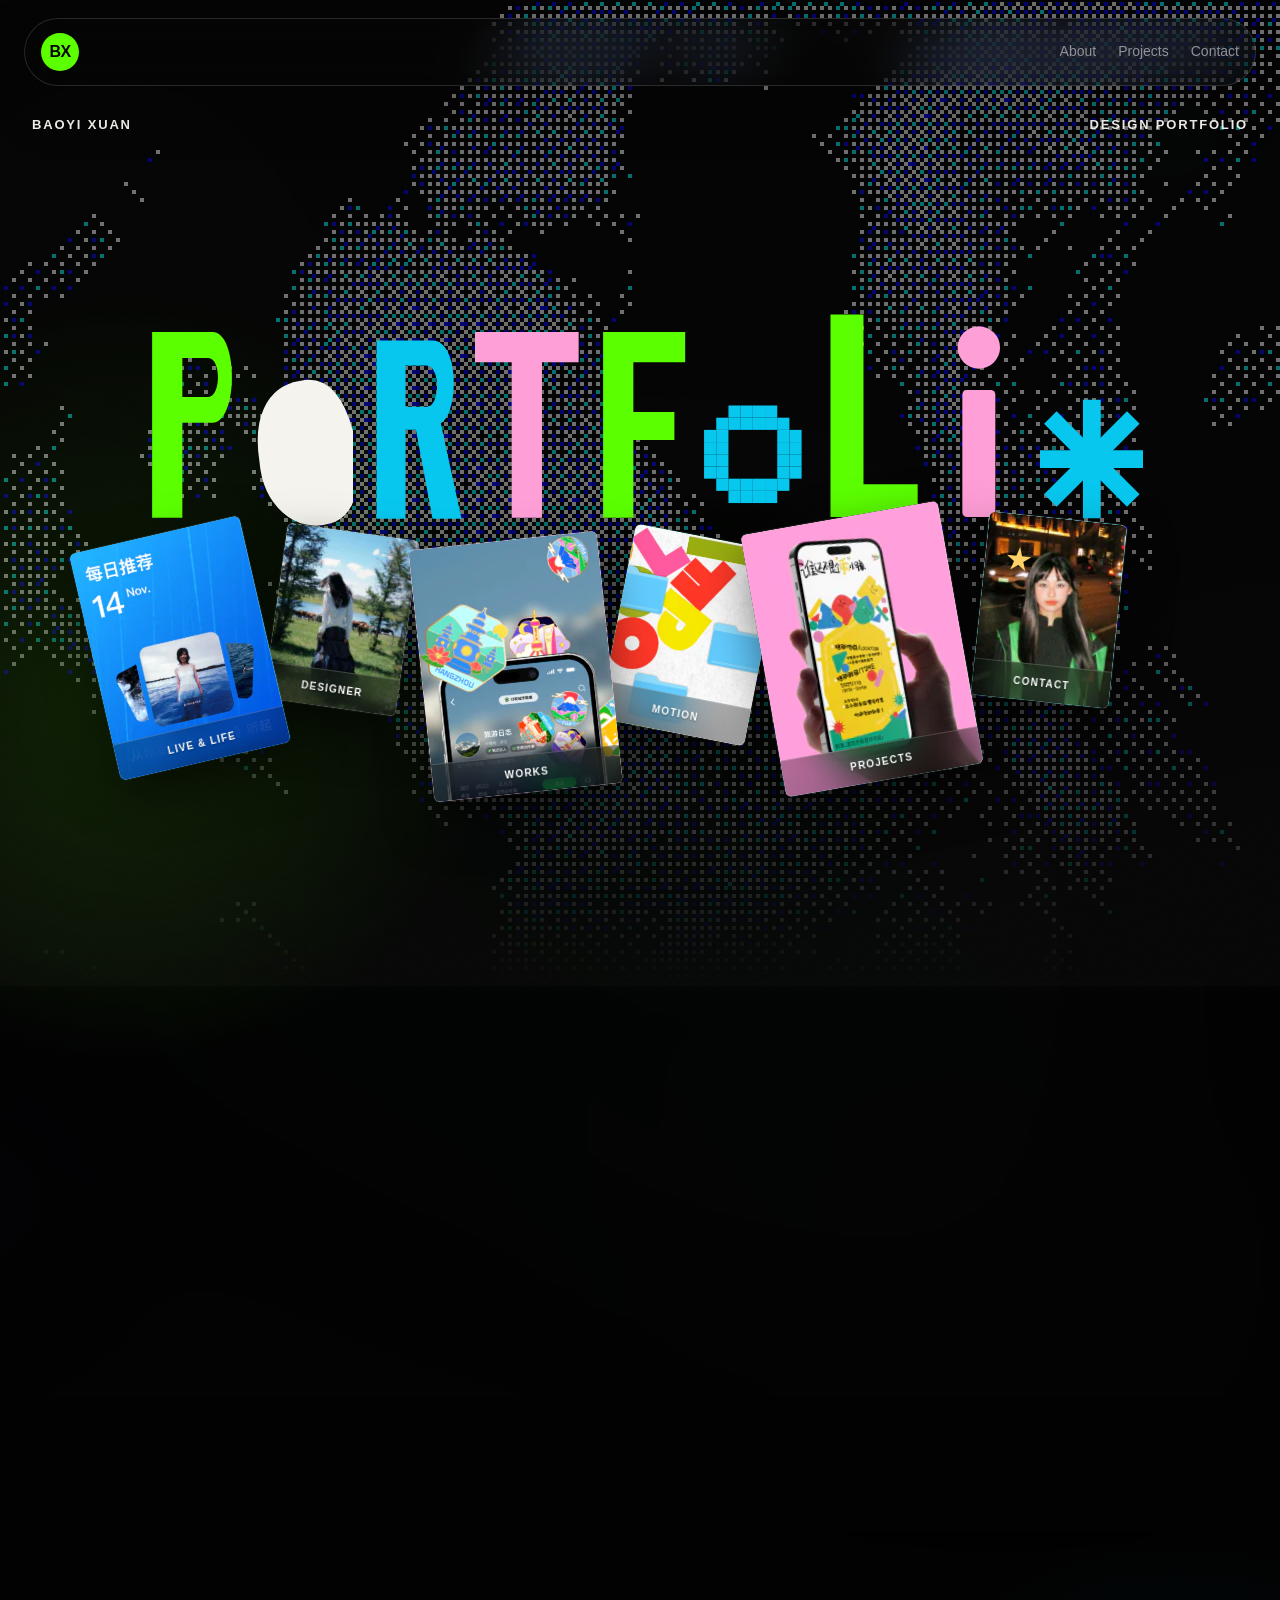
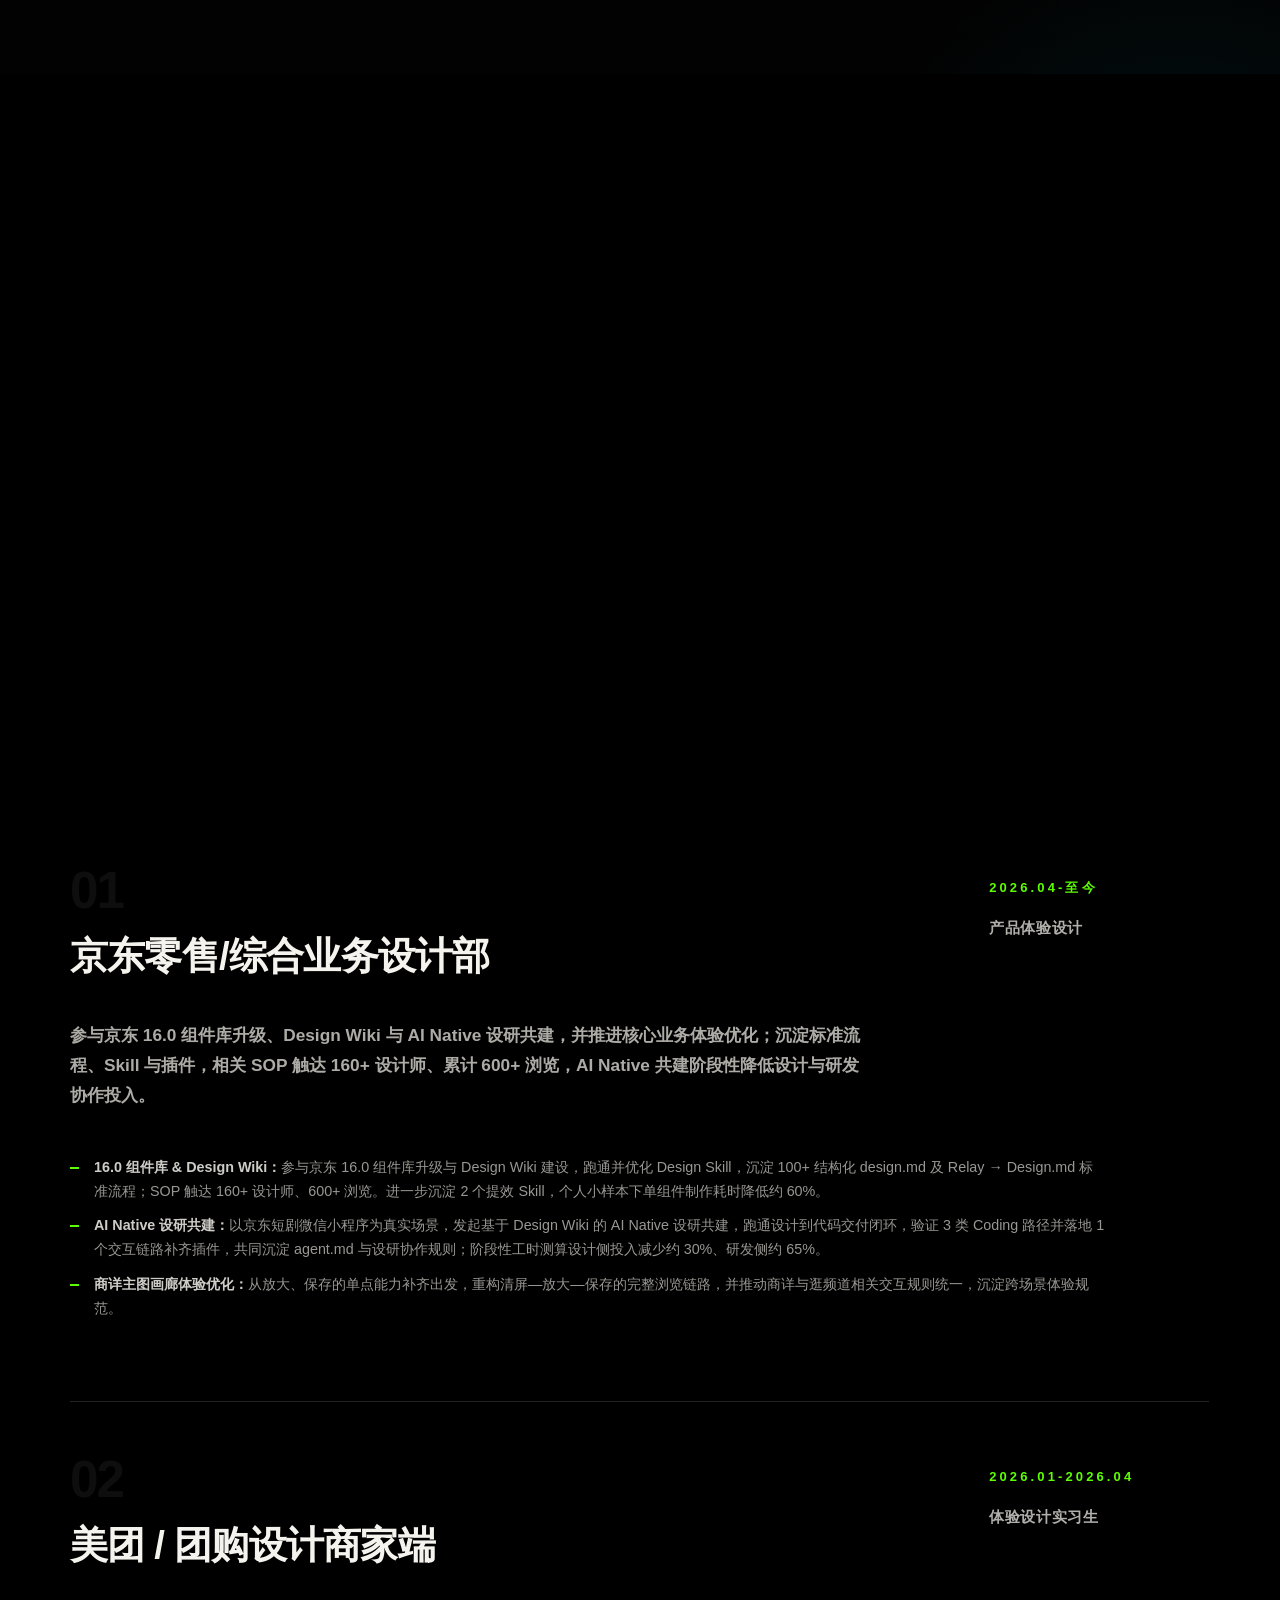
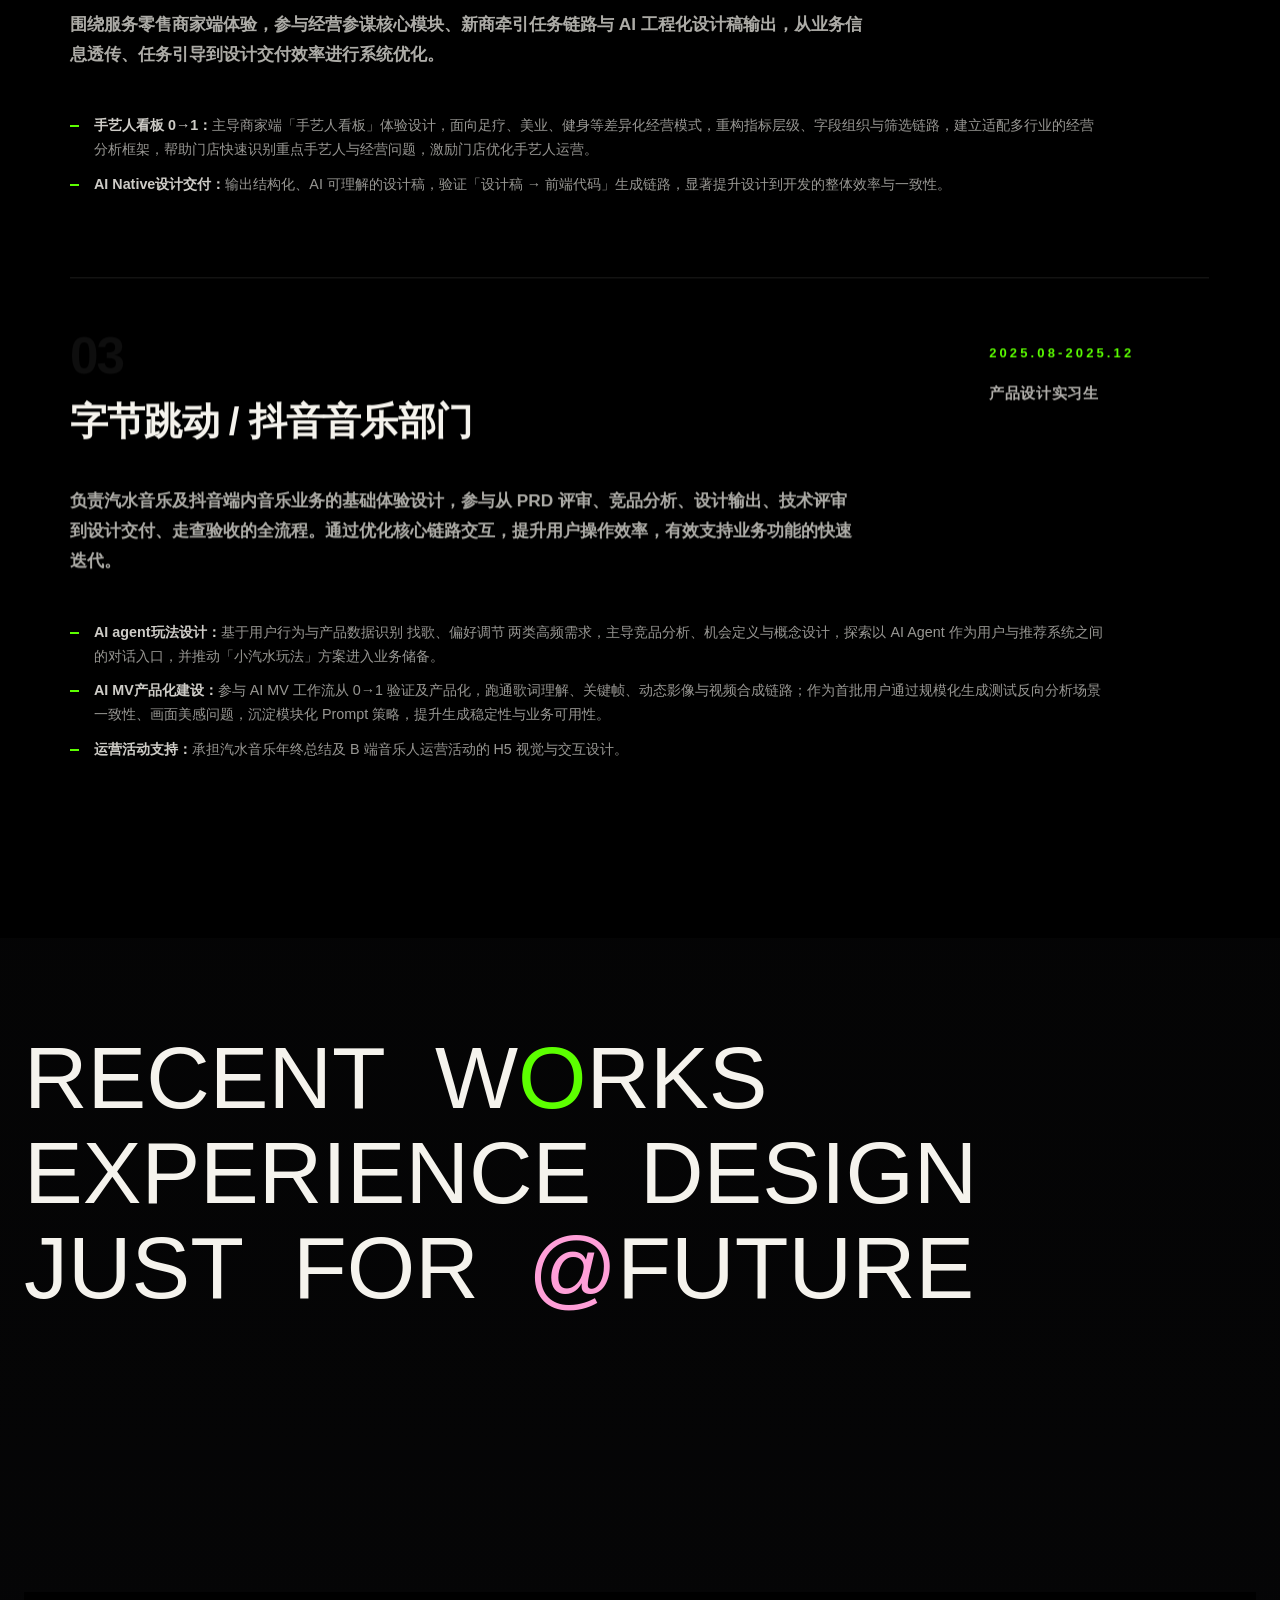
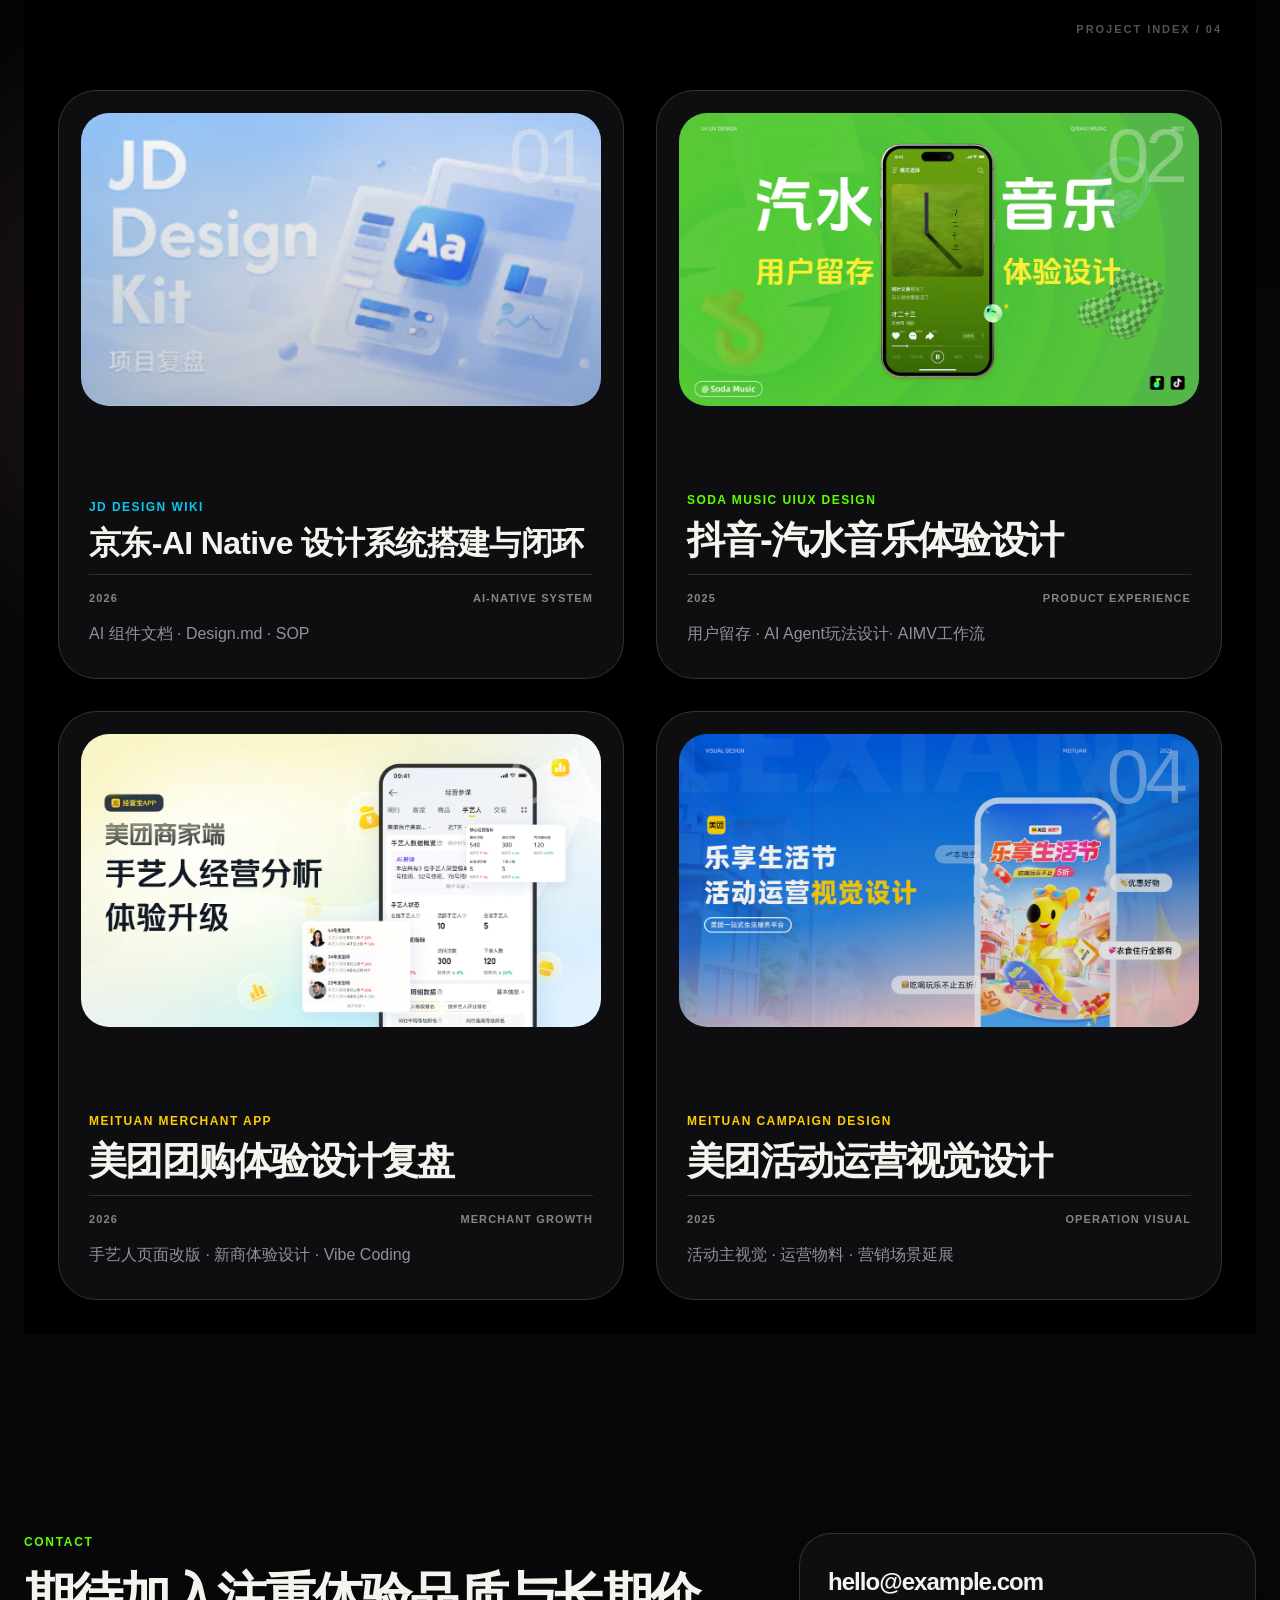
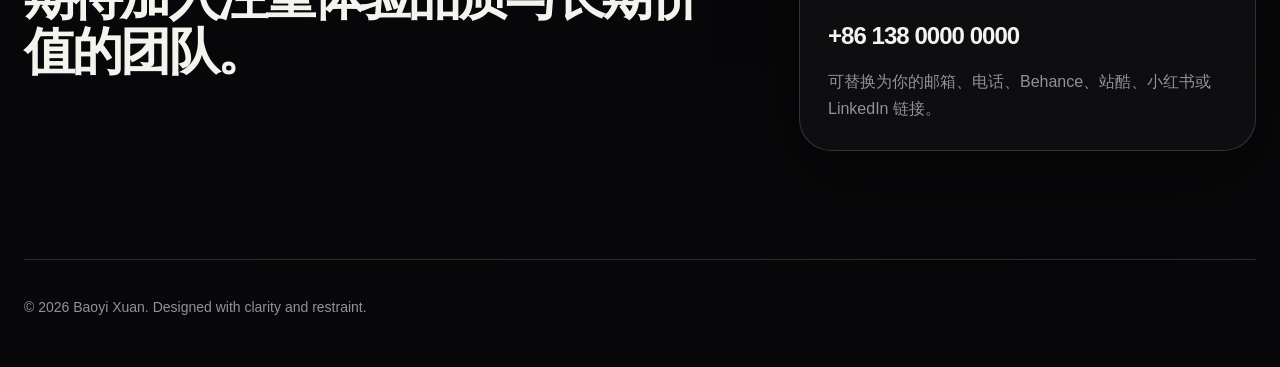
==== commit 7b79cfa2: "Update portfolio homepage and JD Wiki" ====
--- a/index.html
+++ b/index.html
@@ -236,8 +236,7 @@
               <h3 class="tl-org">美团 / 团购设计商家端</h3>
               <p class="tl-body">围绕服务零售商家端体验，参与经营参谋核心模块、新商牵引任务链路与 AI 工程化设计稿输出，从业务信息透传、任务引导到设计交付效率进行系统优化。</p>
               <ul class="tl-highlights">
-                <li><strong>业务从0到1搭建：</strong><span>主导商家端「手艺人看板」体验设计，面向足疗、美业、健身等差异化经营模式，重构指标层级、字段组织与筛选链路，建立适配多行业的经营分析框架，帮助门店快速识别重点手艺人与经营问题，激励门店优化手艺人运营。</span></li>
-                <li><strong>新商牵引链路设计：</strong><span>参与新商牵引任务链路优化，针对服务零售新手商家，现存在标准化任务体系不适配、迭代不敏捷的问题，以及中心化页面信息过载的痛点，通过分阶段、分场景的经营透传策略，实现了非标准化任务的精准引导，大幅降低了新商家的上手门槛。</span></li>
+                <li><strong>手艺人看板 0→1：</strong><span>主导商家端「手艺人看板」体验设计，面向足疗、美业、健身等差异化经营模式，重构指标层级、字段组织与筛选链路，建立适配多行业的经营分析框架，帮助门店快速识别重点手艺人与经营问题，激励门店优化手艺人运营。</span></li>
                 <li><strong>AI Native设计交付：</strong><span>输出结构化、AI 可理解的设计稿，验证「设计稿 → 前端代码」生成链路，显著提升设计到开发的整体效率与一致性。</span></li>
               </ul>
             </li>
@@ -250,7 +249,7 @@
               <h3 class="tl-org">字节跳动 / 抖音音乐部门</h3>
               <p class="tl-body">负责汽水音乐及抖音端内音乐业务的基础体验设计，参与从 PRD 评审、竞品分析、设计输出、技术评审到设计交付、走查验收的全流程。通过优化核心链路交互，提升用户操作效率，有效支持业务功能的快速迭代。</p>
               <ul class="tl-highlights">
-                <li><strong>AI创新设计探索：</strong><span>基于用户行为与产品数据识别找歌、偏好调节两类高频需求，主导竞品分析、机会定义与概念设计，探索以 AI Agent 作为用户与推荐系统之间的对话入口，并推动「小汽水玩法」方案进入业务储备。</span></li>
+                <li><strong>AI agent玩法设计：</strong><span>基于用户行为与产品数据识别 找歌、偏好调节 两类高频需求，主导竞品分析、机会定义与概念设计，探索以 AI Agent 作为用户与推荐系统之间的对话入口，并推动「小汽水玩法」方案进入业务储备。</span></li>
  <li><strong>AI MV产品化建设：</strong><span>参与 AI MV 工作流从 0→1 验证及产品化，跑通歌词理解、关键帧、动态影像与视频合成链路；作为首批用户通过规模化生成测试反向分析场景一致性、画面美感问题，沉淀模块化 Prompt 策略，提升生成稳定性与业务可用性。</span></li>
                 <li><strong>运营活动支持：</strong><span>承担汽水音乐年终总结及 B 端音乐人运营活动的 H5 视觉与交互设计。</span></li>
               </ul>
--- a/styles.css
+++ b/styles.css
@@ -5185,6 +5185,43 @@
   body.project-jd-wiki .jd-native-practice--spec .jd-native-spec-copy > article > span::after { font-size:22px; }
 }
 
+body.project-jd-wiki .jd-native-spec-content {
+  display:block;
+  margin-top:48px;
+}
+body.project-jd-wiki .jd-native-practice--spec .jd-native-spec-copy > article {
+  grid-template-columns:244px minmax(0, 1fr);
+}
+body.project-jd-wiki .jd-native-practice--spec .jd-native-spec-step {
+  display:block;
+  padding:24px;
+  border-radius:8px;
+  background:#f5f5f7;
+}
+body.project-jd-wiki .jd-native-practice--spec .jd-native-spec-step h4 {
+  margin:0;
+  color:#1d1d1f;
+  font:600 20px/1.25 "SF Pro Display",system-ui,-apple-system,sans-serif;
+  letter-spacing:-.03em;
+  white-space:nowrap;
+}
+body.project-jd-wiki .jd-native-practice--spec .jd-native-spec-step p {
+  margin:12px 0 0;
+  color:#3a3a3c;
+  font:400 14px/1.7 "SF Pro Text",system-ui,-apple-system,sans-serif;
+}
+body.project-jd-wiki .jd-native-practice--spec .jd-native-spec-copy > article > div > figure {
+  margin:0;
+}
+@media (max-width:760px) {
+  body.project-jd-wiki .jd-native-spec-content { margin-top:32px; }
+  body.project-jd-wiki .jd-native-practice--spec .jd-native-spec-copy > article {
+    grid-template-columns:1fr;
+    gap:16px;
+  }
+  body.project-jd-wiki .jd-native-practice--spec .jd-native-spec-step { padding:16px; }
+}
+
 .responsive-media {
   display: block;
   max-width: 100%;
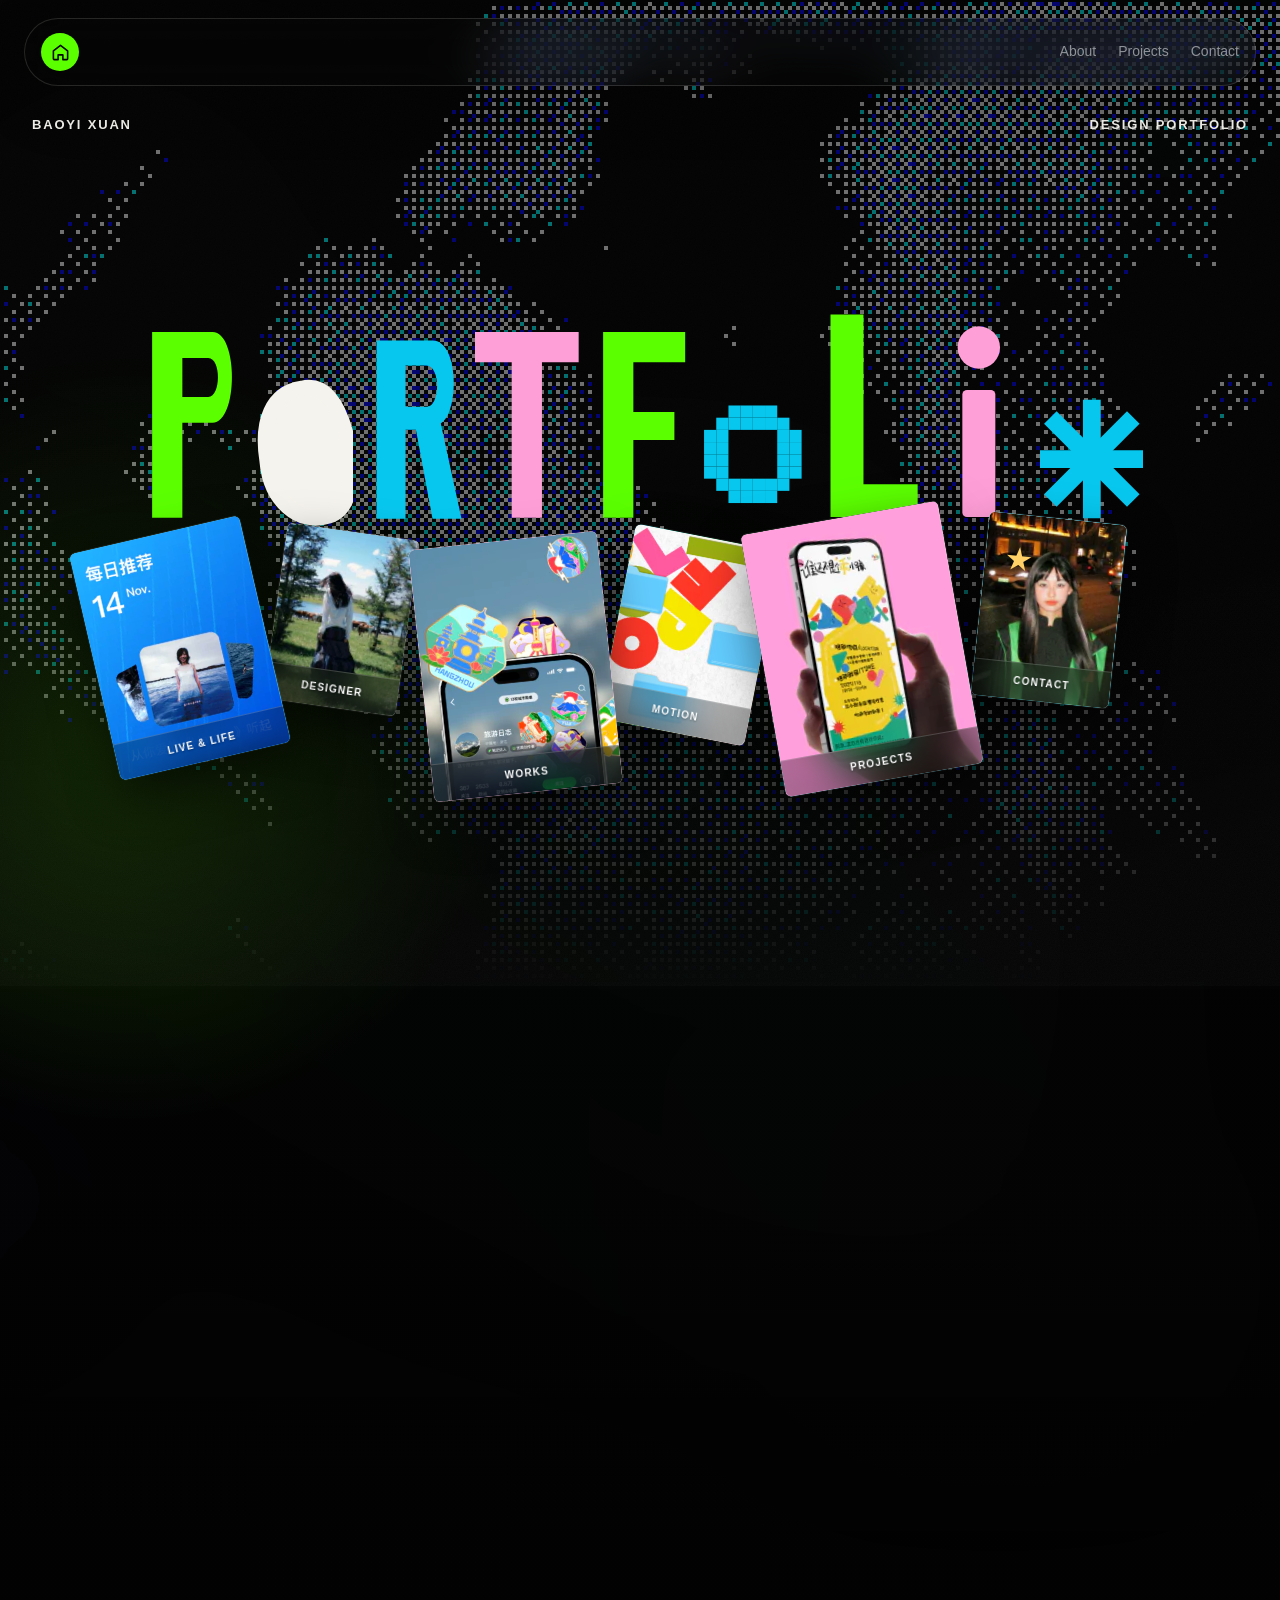
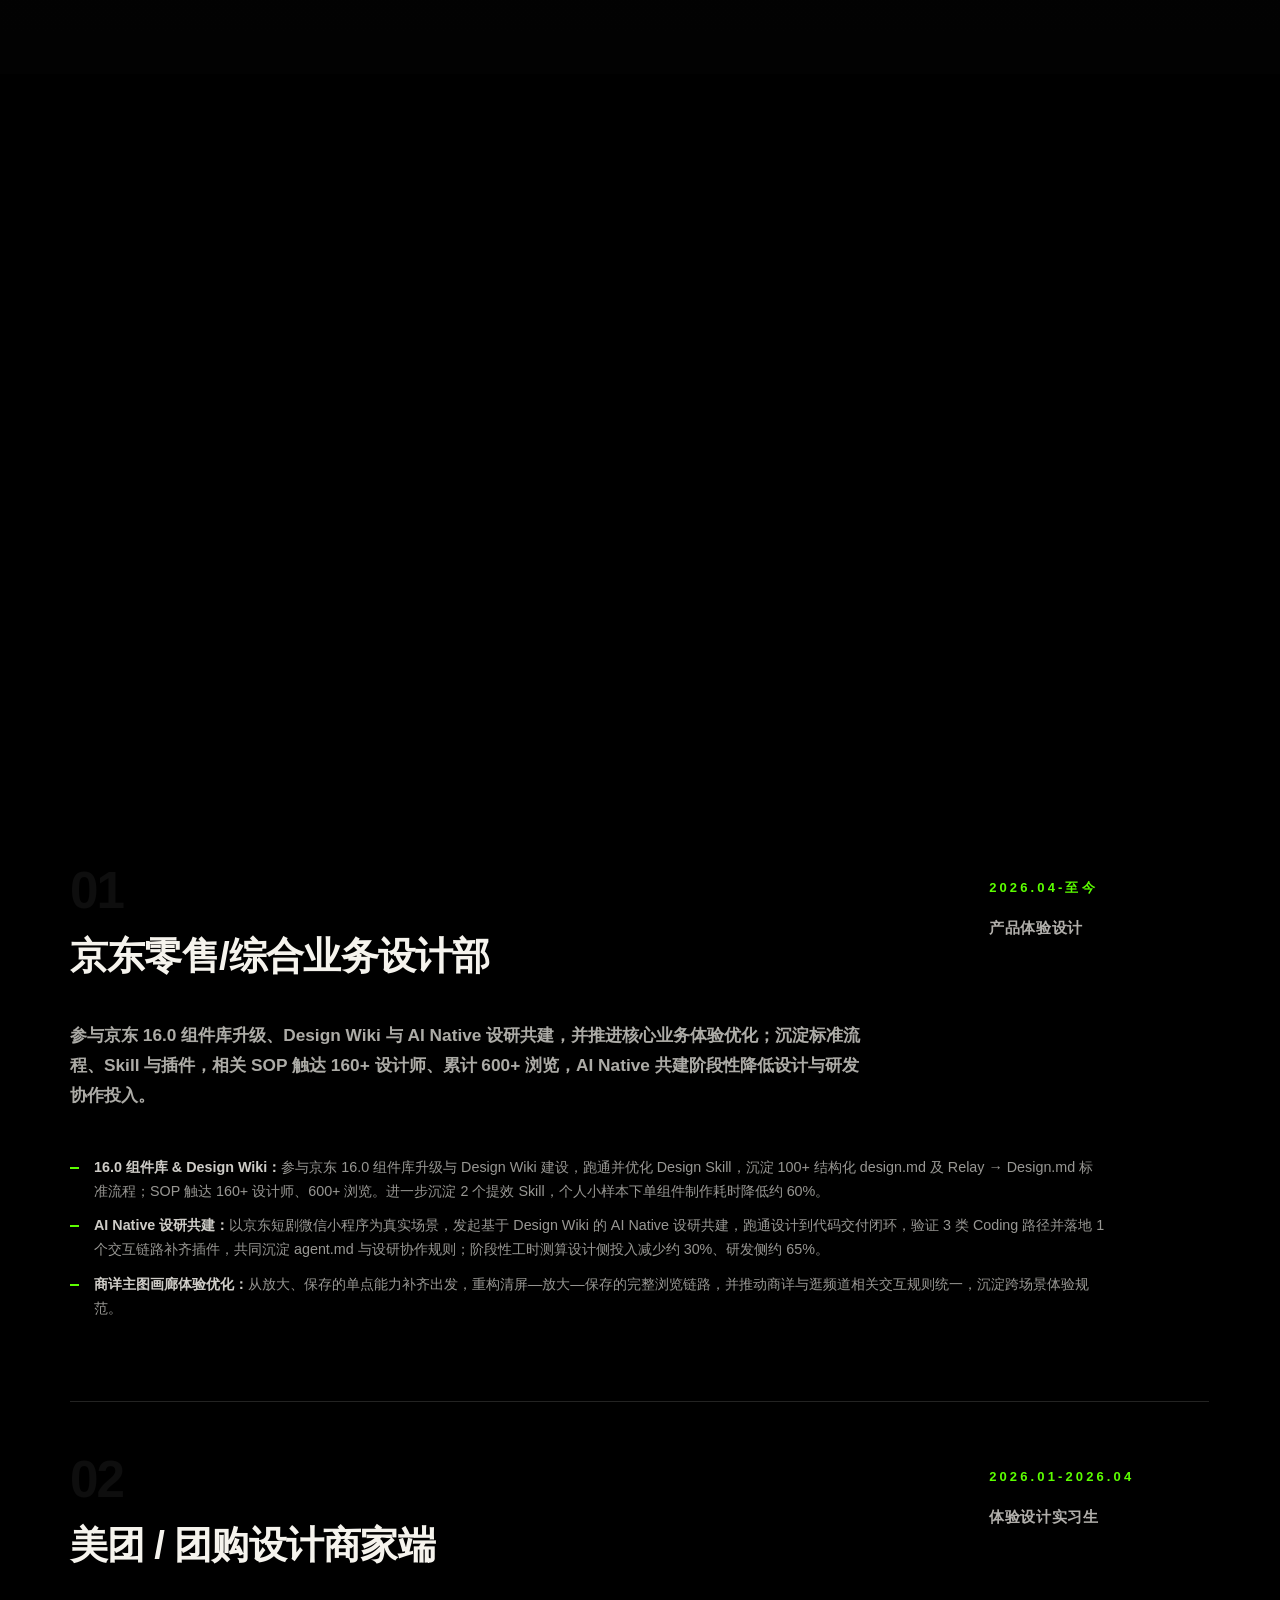
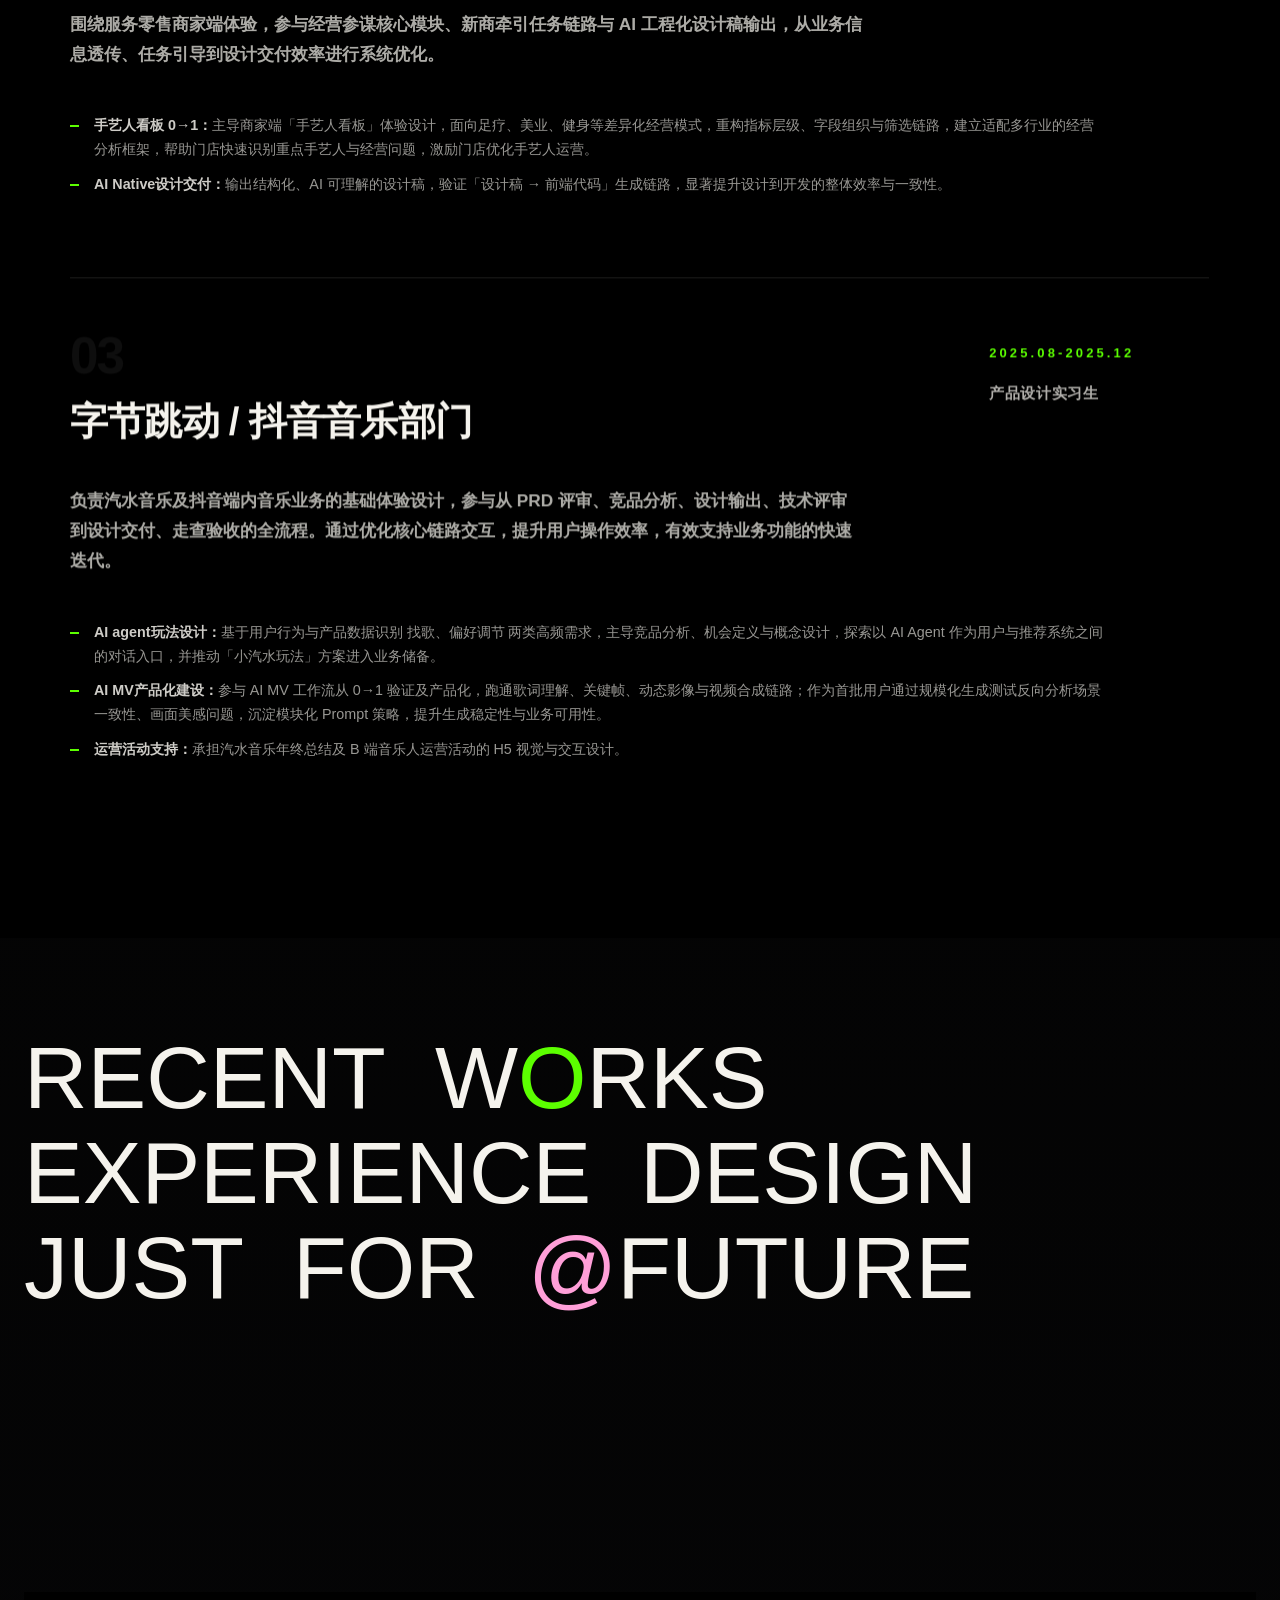
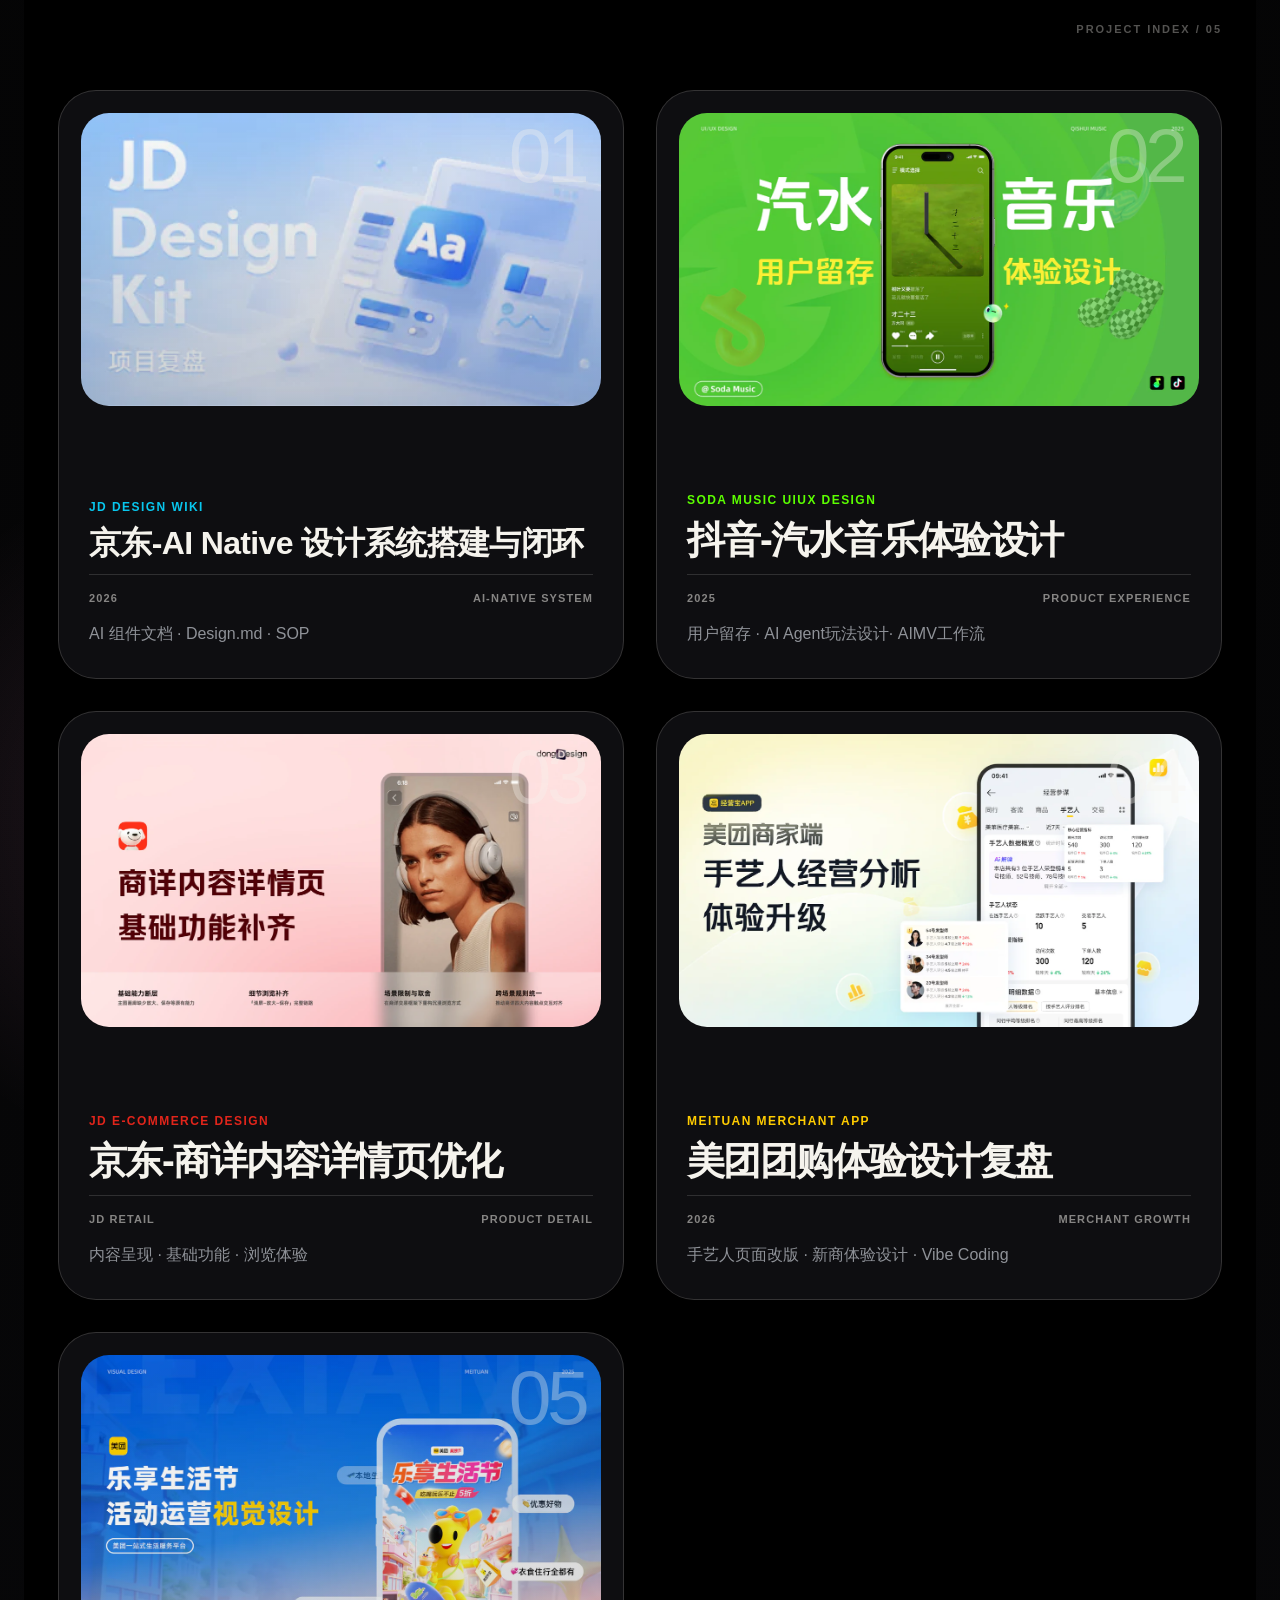
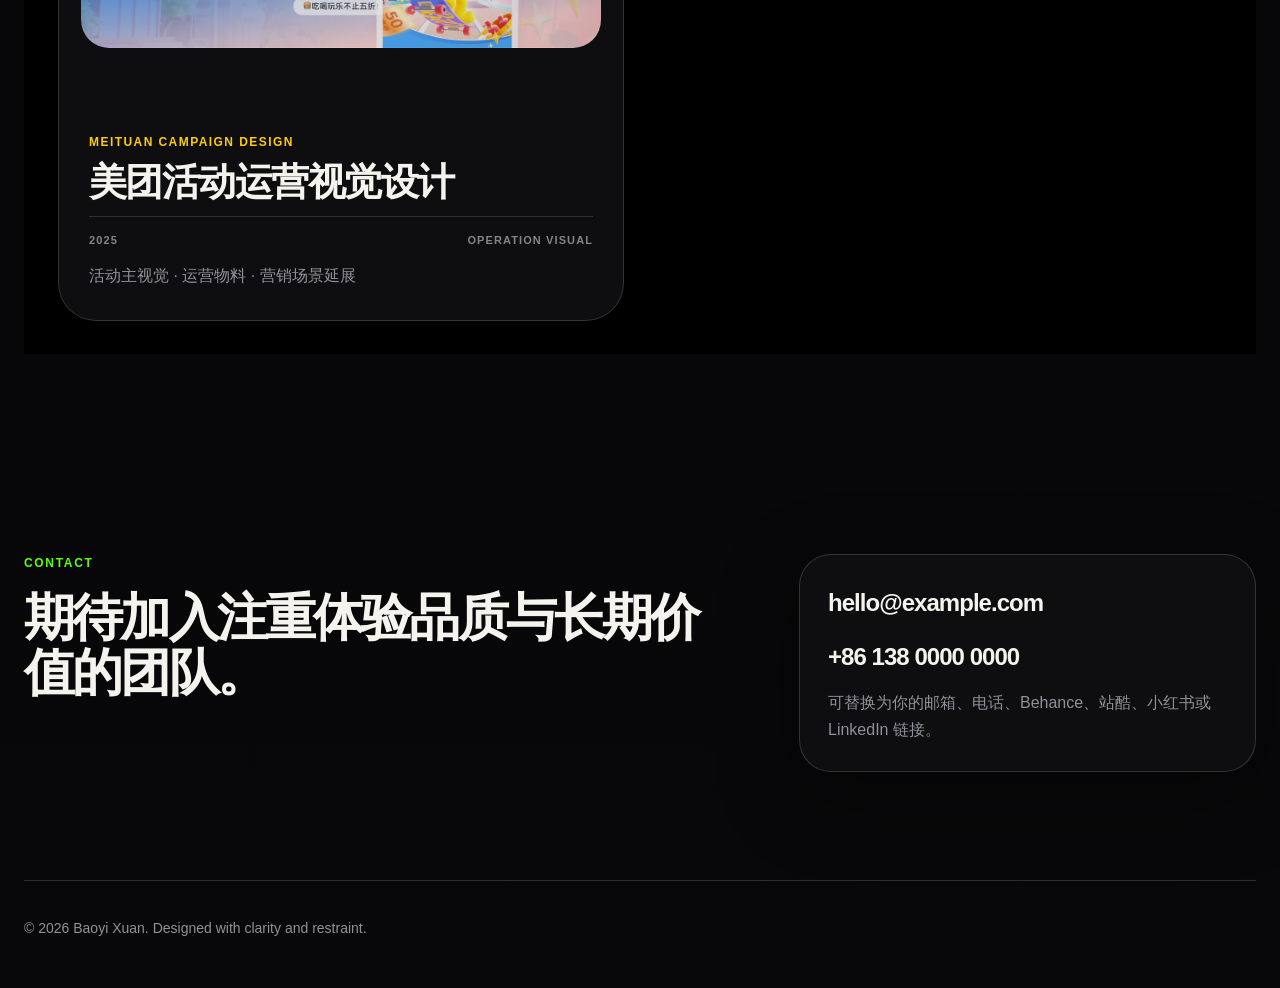
==== commit 4c26670d: "Update portfolio projects and media" ====
--- a/index.html
+++ b/index.html
@@ -10,9 +10,9 @@
 </head>
 <body>
   <header class="site-header">
-    <a class="brand" href="index.html" aria-label="返回首页">
-      <span class="brand-mark">BX</span>
-    </a>
+  <a class="brand" href="index.html" aria-label="返回主页" data-tooltip="返回主页">
+    <span class="brand-mark" aria-hidden="true"><svg viewBox="0 0 24 24" focusable="false"><path d="m3 10 9-7 9 7v10a1 1 0 0 1-1 1h-5v-6H9v6H4a1 1 0 0 1-1-1V10Z" /></svg></span>
+  </a>
     <nav class="site-nav" aria-label="主导航">
       <a href="#about">About</a>
       <a href="#projects">Projects</a>
@@ -277,7 +277,7 @@
           </span>
         </h2>
       </div>
-      <div class="project-gallery" data-project-count="06">
+      <div class="project-gallery" data-project-count="05">
         <div class="project-grid" aria-label="Recent works gallery">
           <a class="project-card" id="work-system" href="project-jd-wiki.html" style="--i:0" data-index="01">
             <span class="project-index" aria-hidden="true">01</span>
@@ -289,7 +289,7 @@
               <span>AI 组件文档 · Design.md · SOP</span>
             </div>
           </a>
-          <a class="project-card" id="work-qishui" href="project-qishui.html" style="--i:1" data-index="02">
+        <a class="project-card" id="work-qishui" href="project-qishui.html" style="--i:1" data-index="02">
             <span class="project-index" aria-hidden="true">02</span>
             <div class="project-visual visual-qishui" aria-label="汽水音乐 新商体验优化封面"></div>
             <div class="project-info">
@@ -298,9 +298,19 @@
               <div class="project-meta-line"><span>2025</span><span>Product Experience</span></div>
               <span>用户留存 · AI Agent玩法设计· AIMV工作流</span>
             </div>
-          </a>
-          <a class="project-card" id="work-meituan" href="project-meituan.html" style="--i:2" data-index="03">
-            <span class="project-index" aria-hidden="true">03</span>
+        </a>
+        <a class="project-card" id="work-jd-detail" href="project-jd-detail.html" style="--i:2" data-index="03">
+          <span class="project-index" aria-hidden="true">03</span>
+          <div class="project-visual visual-jd-detail" aria-label="京东商详内容详情页优化项目封面"></div>
+          <div class="project-info">
+            <p>JD E-commerce Design</p>
+            <h3>京东-商详内容详情页优化</h3>
+            <div class="project-meta-line"><span>JD Retail</span><span>Product Detail</span></div>
+            <span>内容呈现 · 基础功能 · 浏览体验</span>
+          </div>
+        </a>
+        <a class="project-card" id="work-meituan" href="project-meituan.html" style="--i:3" data-index="04">
+          <span class="project-index" aria-hidden="true">04</span>
             <div class="project-visual visual-meituan" aria-label="美团团购商家端实习产出封面"></div>
             <div class="project-info">
               <p>Meituan Merchant App</p>
@@ -309,8 +319,8 @@
               <span>手艺人页面改版 · 新商体验设计 · Vibe Coding</span>
             </div>
           </a>
-          <a class="project-card" id="work-meituan-campaign" href="project-meituan-visual.html" style="--i:3" data-index="04">
-            <span class="project-index" aria-hidden="true">04</span>
+        <a class="project-card" id="work-meituan-campaign" href="project-meituan-visual.html" style="--i:4" data-index="05">
+          <span class="project-index" aria-hidden="true">05</span>
             <div class="project-visual visual-meituan-campaign" aria-label="美团活动运营视觉设计封面"></div>
             <div class="project-info">
               <p>Meituan Campaign Design</p>
--- a/styles.css
+++ b/styles.css
@@ -72,8 +72,64 @@
 }
 
 body.project-meituan .placeholder-image span {
-  background: #ffcc00;
-  color: #111;
+ background: #ffcc00;
+ color: #111;
+}
+body.project-meituan .project-hero {
+ grid-template-columns: minmax(0, 1fr);
+}
+body.project-meituan .project-hero > div:first-child {
+ max-width: 850px;
+}
+body.project-meituan .hero-text {
+ max-width: none;
+}
+body.project-jd-detail {
+ --accent: #e1251b;
+ --accent-soft: rgba(225, 37, 27, 0.18);
+ background: #000;
+}
+body.project-jd-detail .brand-mark {
+ background: #e1251b;
+ color: #fff;
+}
+body.project-jd-detail .site-nav a:hover,
+body.project-jd-detail .eyebrow {
+ color: #ff5a52;
+}
+body.project-jd-detail .button.primary {
+ background: #e1251b;
+ color: #fff;
+ box-shadow: none;
+}
+body.project-jd-detail .project-hero {
+ grid-template-columns: minmax(0, 1fr);
+}
+body.project-jd-detail .project-hero > div:first-child {
+ max-width: 850px;
+}
+body.project-jd-detail .project-title > span {
+ display: block;
+ font-size: clamp(40px, 4.3vw, 64px);
+ line-height: 1.24;
+ letter-spacing: 0.02em;
+}
+body.project-jd-detail .project-title {
+ margin-bottom: 32px;
+}
+body.project-jd-detail .case-longform {
+ padding: 12px 24px 56px;
+ gap: 0;
+}
+body.project-jd-detail .case-longform figure {
+ border: 0;
+ border-radius: 0;
+ box-shadow: none;
+}
+@media (max-width: 560px) {
+ body.project-jd-detail .project-title > span {
+  font-size: clamp(30px, 8.5vw, 40px);
+ }
 }
 
 body.project-qishui {
@@ -136,7 +192,7 @@
 
 .brand, .site-nav, .hero-actions, .section-heading.split, .next-project { display: flex; align-items: center; }
 
-.brand { gap: 12px; flex: 0 0 auto; font-weight: 700; }
+.brand { position: relative; gap: 12px; flex: 0 0 auto; font-weight: 700; }
 
 .brand-mark {
   width: 38px;
@@ -145,9 +201,32 @@
   place-items: center;
   color: #050505;
   border-radius: 50%;
-  background: var(--accent);
-  letter-spacing: -0.04em;
-}
+ background: var(--accent);
+ letter-spacing: -0.04em;
+ line-height: 0;
+}
+.brand-mark svg { width: 19px; height: 19px; fill: none; stroke: currentColor; stroke-width: 2; stroke-linecap: round; stroke-linejoin: round; }
+.brand::after {
+ content: attr(data-tooltip);
+ position: absolute;
+ top: calc(100% + 10px);
+ left: 0;
+ padding: 8px 12px;
+ border-radius: 5px;
+ background: #1d1d1f;
+ color: #fff;
+ font-size: 12px;
+ font-weight: 600;
+ letter-spacing: 0;
+ line-height: 1;
+ white-space: nowrap;
+ opacity: 0;
+ pointer-events: none;
+ transform: translateY(-4px);
+ transition: opacity 160ms ease, transform 160ms ease;
+}
+.brand:hover::after, .brand:focus-visible::after { opacity: 1; transform: translateY(0); }
+.brand:focus-visible { outline: 2px solid var(--accent); outline-offset: 4px; border-radius: 9999px; }
 
 .site-nav {
   min-width: 0;
@@ -694,9 +773,14 @@
 }
 .project-visual { position: relative; }
 .visual-qishui {
-  background-image: url("assets/qishui-cover.webp");
-  background-size: cover;
-  background-position: center;
+ background-image: url("assets/qishui-cover.webp");
+ background-size: cover;
+ background-position: center;
+}
+.visual-jd-detail {
+ background-image: url("assets/jd-detail/detail-01-1200w.webp");
+ background-size: cover;
+ background-position: center;
 }
 .visual-packaging { background-image: linear-gradient(135deg, rgba(8,199,238,0.3), rgba(0,0,0,0.7)), url("assets/cover-cards/packaging.webp"); }
 .visual-motion {
@@ -742,6 +826,7 @@
 .project-info { padding: clamp(20px, 2.3vw, 30px) 8px 8px; }
 .project-info p { margin-bottom: 8px; color: var(--accent); font-size: 12px; font-weight: 800; letter-spacing: 0.12em; text-transform: uppercase; }
 #work-meituan .project-info p { color: #ffcc00; }
+#work-jd-detail .project-info p { color: #e1251b; }
 #work-system .project-info p { color: var(--accent-blue); }
 #work-meituan-campaign .project-info p { color: #ffcc00; }
 #work-aimv .project-info p { color: var(--accent-pink); }
@@ -861,6 +946,7 @@
   box-shadow: none;
 }
 .next-project { justify-content: center; gap: 12px; padding: 24px 0 72px; }
+.next-project[hidden] { display: none !important; }
 
 body.project-jd-wiki {
   --accent: #2f8ee8;
@@ -969,6 +1055,63 @@
 .jd-live-dot { width: 7px; height: 7px; border-radius: 50%; background: #67e8a5; box-shadow: 0 0 10px #67e8a5; }
 .jd-wiki-window { display: grid; grid-template-columns: 42px 1fr; overflow: hidden; }
 .jd-wiki-window:has(> .responsive-media) { display: block; }
+
+body.project-jd-wiki .jd-native-actions {
+  padding:clamp(48px,6vw,80px) max(24px,calc((100vw - 1180px)/2));
+}
+body.project-jd-wiki .jd-native-actions header {
+  align-items:flex-start;
+  padding-bottom:17px;
+}
+body.project-jd-wiki .jd-native-actions-heading {
+  display:grid;
+  gap:4px;
+  max-width:520px;
+  text-align:right;
+}
+body.project-jd-wiki .jd-native-actions-heading p {
+  margin:0;
+  color:#6e6e73;
+  font:400 14px/1.5 "SF Pro Text",system-ui,-apple-system,sans-serif;
+}
+body.project-jd-wiki .jd-native-actions-content {
+  grid-template-columns:minmax(0,1fr) minmax(280px,336px);
+  gap:clamp(24px,4vw,48px);
+  align-items:start;
+  margin-top:24px;
+}
+body.project-jd-wiki .jd-native-actions-result {
+  width:100%;
+  max-width:336px;
+  justify-self:center;
+  align-self:start;
+}
+body.project-jd-wiki .jd-native-actions-content .jd-native-action-flow {
+  grid-template-rows:auto 32px auto 32px auto 32px auto;
+  align-self:start;
+}
+body.project-jd-wiki .jd-native-actions-content .jd-native-action-flow > li:not(.jd-native-action-connector) {
+  padding:8px 0;
+}
+body.project-jd-wiki .jd-native-action-flow li p {
+  margin:8px auto 0;
+  font-size:15px;
+  line-height:1.45;
+}
+body.project-jd-wiki .jd-native-actions-content .jd-native-action-connector {
+  min-height:32px;
+}
+@media (max-width:760px) {
+  body.project-jd-wiki .jd-native-actions-heading {
+    margin-top:12px;
+    text-align:left;
+  }
+  body.project-jd-wiki .jd-native-actions-heading h3 { margin-top:0; }
+  body.project-jd-wiki .jd-native-actions-content { grid-template-columns:1fr; }
+  body.project-jd-wiki .jd-native-actions-content .jd-native-action-flow > li:not(.jd-native-action-connector) {
+    padding:8px 0;
+  }
+}
 .jd-wiki-window aside { padding: 14px 11px; display: grid; align-content: start; gap: 12px; border-right: 1px solid rgba(255,255,255,.08); }
 .jd-wiki-window aside i { width: 19px; height: 4px; border-radius: 4px; background: rgba(255,255,255,.17); }
 .jd-wiki-window > div { padding: 17px; }
@@ -2093,6 +2236,9 @@
 body.project-jd-wiki .jd-hero h1 .line { display:block; white-space:nowrap; }
 body.project-jd-wiki .jd-hero h1 .jd-accent { color:inherit; }
 body.project-jd-wiki .jd-hero-subtitle { max-width:920px; margin-left:auto; margin-right:auto; color:#6e6e73; font-size:18px; line-height:1.55; text-align:center; }
+@media (min-width:900px) {
+  body.project-jd-wiki .jd-hero-subtitle { width:max-content; max-width:calc(100vw - 32px); font-size:17px; white-space:nowrap; }
+}
 body.project-jd-wiki .jd-hero-system { padding:28px 28px 0; border:0; border-radius:0; background:#000; box-shadow:none; color:#fff; }
 body.project-jd-wiki .jd-system-grid { display:none; }
 body.project-jd-wiki .jd-system-panel-head small,body.project-jd-wiki .jd-system-panel>p { color:#a1a1a6; }
@@ -4001,7 +4147,7 @@
 }
 
 /* Phase 02 — AI Native design & engineering delivery */
-body.project-jd-wiki .jd-skill-lab .jd-native-delivery {
+body.project-jd-wiki main > .jd-native-delivery {
   position: relative; width: 100vw; margin-left: calc(50% - 50vw); margin-right: calc(50% - 50vw); margin-top: 96px;
 }
 body.project-jd-wiki .jd-native-delivery {
@@ -4694,6 +4840,10 @@
 
 /* Apple editorial refinement: restrained geometry for feedback issue cards. */
 body.project-jd-wiki .jd-loop-actions { gap:14px; }
+@media (min-width:901px) {
+  body.project-jd-wiki .jd-loop-actions { grid-template-columns:minmax(0,1.08fr) minmax(0,.92fr); }
+  body.project-jd-wiki .jd-loop-actions > article:first-child { grid-template-columns:minmax(0,1.05fr) minmax(0,.95fr); }
+}
 body.project-jd-wiki .jd-loop-actions article { padding:28px; border:1px solid #e0e0e0; border-radius:11px; box-shadow:none; }
 body.project-jd-wiki .jd-loop-actions .jd-loop-figure { border-radius:8px; }
 body.project-jd-wiki .jd-loop-actions .jd-loop-figure img { border-radius:5px; }
@@ -4846,7 +4996,7 @@
 
 /* Homepage project gallery: let the black surface carry the work. */
 .project-gallery { padding:clamp(18px,2.8vw,34px); border:0; border-radius:0; background:#000; background-image:none; box-shadow:none; }
-.project-gallery::before { content:"PROJECT INDEX / 04"; }
+.project-gallery::before { content:"PROJECT INDEX / 05"; }
 
 /* Project context: three parallel backgrounds. */
 body.project-jd-wiki .jd-context-blocks { grid-template-columns:repeat(3,minmax(0,1fr)); gap:clamp(24px,4vw,64px); }
@@ -4976,26 +5126,33 @@
   align-items:stretch;
 }
 body.project-jd-wiki .jd-native-actions-content .jd-native-action-flow {
-  display:grid;
-  grid-template-columns:1fr;
-  grid-template-rows:repeat(4, minmax(0, 1fr));
-  gap:0;
-  min-height:0;
-  margin:0;
+display:grid;
+grid-template-columns:1fr;
+grid-template-rows:auto minmax(44px, 1fr) auto minmax(44px, 1fr) auto minmax(44px, 1fr) auto;
+gap:0;
+min-height:0;
+margin:0;
   padding:0;
   list-style:none;
   border:0;
 }
-body.project-jd-wiki .jd-native-actions-content .jd-native-action-flow li {
-  position:relative;
-  display:flex;
-  align-items:center;
-  min-height:0;
-  padding:18px 0 36px;
-  border:0;
-  text-align:center;
-}
-body.project-jd-wiki .jd-native-actions-content .jd-native-action-flow li:last-child { padding-bottom:18px; }
+body.project-jd-wiki .jd-native-actions-content .jd-native-action-flow > li:not(.jd-native-action-connector) {
+position:relative;
+display:flex;
+align-items:center;
+min-height:0;
+padding:18px 0;
+border:0;
+text-align:center;
+}
+body.project-jd-wiki .jd-native-actions-content .jd-native-action-flow > li:not(.jd-native-action-connector):last-child { padding-bottom:18px; }
+body.project-jd-wiki .jd-native-actions-content .jd-native-action-connector {
+position:relative;
+display:block;
+min-height:44px;
+padding:0;
+border:0;
+}
 body.project-jd-wiki .jd-native-action-flow li > div { width:min(100%, 480px); margin:0 auto; }
 body.project-jd-wiki .jd-native-action-flow strong {
   display:block;
@@ -5015,18 +5172,30 @@
   color:#333336;
   font:400 16px/1.5 "SF Pro Text",system-ui,-apple-system,sans-serif;
 }
-body.project-jd-wiki .jd-native-action-flow li:not(:last-child)::after {
-  content:"⌄";
-  position:absolute;
-  bottom:5px;
-  left:50%;
-  transform:translateX(-50%);
-  color:#8d7bff;
-  font:600 36px/.5 system-ui,sans-serif;
+body.project-jd-wiki .jd-native-action-connector::before,
+body.project-jd-wiki .jd-native-action-connector::after {
+content:"";
+position:absolute;
+top:50%;
+left:50%;
+width:30px;
+height:18px;
+transform:translate(-50%, -50%);
+-webkit-mask:url("data:image/svg+xml,%3Csvg xmlns='http://www.w3.org/2000/svg' viewBox='0 0 32 18'%3E%3Cpath d='M3 3L16 15L29 3' fill='none' stroke='black' stroke-width='4' stroke-linecap='round' stroke-linejoin='round'/%3E%3C/svg%3E") center / contain no-repeat;
+mask:url("data:image/svg+xml,%3Csvg xmlns='http://www.w3.org/2000/svg' viewBox='0 0 32 18'%3E%3Cpath d='M3 3L16 15L29 3' fill='none' stroke='black' stroke-width='4' stroke-linecap='round' stroke-linejoin='round'/%3E%3C/svg%3E") center / contain no-repeat;
+}
+body.project-jd-wiki .jd-native-action-connector::before {
+background:#DFDBFF;
+margin-top:-5px;
+}
+body.project-jd-wiki .jd-native-action-connector::after {
+background:#A894FF;
+margin-top:5px;
 }
 @media (max-width:760px) {
-  body.project-jd-wiki .jd-native-actions-content .jd-native-action-flow { gap:24px; }
-  body.project-jd-wiki .jd-native-actions-content .jd-native-action-flow li { min-height:136px; padding:12px 0 34px; }
+  body.project-jd-wiki .jd-native-actions-content .jd-native-action-flow { gap:0; }
+  body.project-jd-wiki .jd-native-actions-content .jd-native-action-flow > li:not(.jd-native-action-connector) { min-height:0; padding:12px 0; }
+  body.project-jd-wiki .jd-native-actions-content .jd-native-action-connector { min-height:48px; }
   body.project-jd-wiki .jd-native-action-flow strong { min-width:0; }
 }
 
@@ -5158,22 +5327,6 @@
   padding:0;
   align-items:stretch;
 }
-body.project-jd-wiki .jd-native-practice--spec .jd-native-spec-copy > article > span {
-  display:block;
-  padding:24px;
-  border-radius:8px;
-  background:#f5f5f7;
-  color:transparent;
-  font-size:0;
-}
-body.project-jd-wiki .jd-native-practice--spec .jd-native-spec-copy > article > span::after {
-  display:block;
-  color:#1d1d1f;
-  font:600 clamp(22px,2vw,31px)/1.28 "SF Pro Display",system-ui,-apple-system,sans-serif;
-  letter-spacing:-.03em;
-}
-body.project-jd-wiki .jd-native-spec-copy > article:nth-of-type(1) > span::after { content:"1、交互链路补齐"; }
-body.project-jd-wiki .jd-native-spec-copy > article:nth-of-type(2) > span::after { content:"2、保证 AI\A 按 16.0 规范实现"; white-space:pre-line; }
 body.project-jd-wiki .jd-native-practice--spec .jd-native-spec-copy > article > div { min-width:0; }
 body.project-jd-wiki .jd-native-practice--spec .jd-native-spec-copy > article > div > h4,
 body.project-jd-wiki .jd-native-practice--spec .jd-native-spec-copy > article > div > p { margin-left:0; }
@@ -5181,8 +5334,6 @@
 body.project-jd-wiki .jd-native-practice--spec .jd-native-spec-methods { margin-top:0; }
 @media (max-width:760px) {
   body.project-jd-wiki .jd-native-practice--spec .jd-native-spec-copy > article { grid-template-columns:1fr; gap:16px; }
-  body.project-jd-wiki .jd-native-practice--spec .jd-native-spec-copy > article > span { padding:14px 16px; }
-  body.project-jd-wiki .jd-native-practice--spec .jd-native-spec-copy > article > span::after { font-size:22px; }
 }
 
 body.project-jd-wiki .jd-native-spec-content {
@@ -5247,3 +5398,556 @@
 .jd-wiki-window:has(> .responsive-media) {
   display: block;
 }
+
+/* Team context: turn the background and gaps into a compact visual map. */
+body.project-jd-wiki .jd-context-team-map {
+  display:grid;
+  gap:24px;
+  margin-top:22px;
+}
+
+body.project-jd-wiki .jd-context-team-label {
+  display:block;
+  margin:0 0 12px;
+  color:#0066cc;
+  font:600 12px/1 "SF Pro Text",system-ui,-apple-system,sans-serif;
+}
+
+body.project-jd-wiki .jd-context-team-foundation {
+  padding:17px;
+  border-radius:11px;
+  background:#f5f5f7;
+}
+
+body.project-jd-wiki .jd-context-team-assets {
+  display:flex;
+  flex-wrap:wrap;
+  align-items:center;
+  gap:8px;
+}
+
+body.project-jd-wiki .jd-context-team-assets > span {
+  padding:8px 10px;
+  border:1px solid #d2d2d7;
+  border-radius:5px;
+  background:#fff;
+  color:#1d1d1f;
+  font:600 14px/1.2 "SF Pro Text",system-ui,-apple-system,sans-serif;
+  white-space:nowrap;
+}
+
+body.project-jd-wiki .jd-context-team-assets > .jd-context-team-assets__wiki {
+  border-color:#0066cc;
+  color:#0066cc;
+}
+
+body.project-jd-wiki .jd-context-team-assets > b {
+  color:#0066cc;
+  font:600 17px/1 "SF Pro Text",system-ui,-apple-system,sans-serif;
+}
+
+body.project-jd-wiki .jd-context-team-problems ol {
+  display:grid;
+  gap:12px;
+  margin:0;
+  padding:0;
+  list-style:none;
+}
+
+body.project-jd-wiki .jd-context-team-problems li {
+  display:grid;
+  grid-template-columns:32px minmax(0,1fr);
+  gap:12px;
+  align-items:start;
+  padding:0;
+}
+
+body.project-jd-wiki .jd-context-team-problems li > span {
+  color:#0066cc;
+  font:600 12px/1.3 "SF Pro Text",system-ui,-apple-system,sans-serif;
+}
+
+body.project-jd-wiki .jd-context-team-problems li > p {
+  margin:0;
+  color:#1d1d1f;
+  font:400 15px/1.5 "SF Pro Text",system-ui,-apple-system,sans-serif;
+}
+
+@media (max-width:760px) {
+  body.project-jd-wiki .jd-context-team-map {
+    gap:20px;
+  }
+
+  body.project-jd-wiki .jd-context-team-foundation {
+    padding:16px;
+  }
+
+  body.project-jd-wiki .jd-context-team-assets {
+    gap:6px;
+  }
+
+  body.project-jd-wiki .jd-context-team-assets > span {
+    font-size:13px;
+  }
+}
+
+body.project-jd-wiki .jd-vibe-designing-panel h4 {
+  margin-bottom:12px;
+}
+
+body.project-jd-wiki .jd-vibe-designing-summary {
+  max-width:820px;
+  margin:0 0 32px;
+  color:#3a3a3c;
+  font:400 15px/1.65 "SF Pro Text",system-ui,-apple-system,sans-serif;
+}
+
+body.project-jd-wiki .jd-native-practice--spec .jd-native-spec-copy > article:only-child {
+  grid-template-columns:minmax(260px, .34fr) minmax(0, 1fr);
+}
+
+body.project-jd-wiki .jd-native-practice--spec .jd-native-spec-step h4 {
+  white-space:normal;
+}
+
+@media (max-width:760px) {
+  body.project-jd-wiki .jd-vibe-designing-summary {
+    margin-bottom:24px;
+    font-size:14px;
+  }
+}
+
+/* P1 validation: show the interaction-completion workflow beneath the context. */
+body.project-jd-wiki .jd-native-project-cover > .jd-native-project-p1 {
+  grid-column:1 / -1;
+  grid-row:2;
+  align-self:stretch;
+  width:100%;
+  max-width:none;
+  margin:24px 0 0;
+  color:#1d1d1f;
+}
+
+body.project-jd-wiki .jd-native-project-p1-head {
+  display:grid;
+  grid-template-columns:minmax(0, 1fr) auto;
+  align-items:baseline;
+  gap:32px;
+  margin:0 0 17px;
+}
+
+body.project-jd-wiki .jd-native-project-p1-head h4 {
+  margin:0;
+  color:#1d1d1f;
+  font:600 22px/1.2 "SF Pro Display",system-ui,-apple-system,sans-serif;
+  letter-spacing:-.02em;
+}
+
+body.project-jd-wiki .jd-native-project-p1-head p {
+  justify-self:end;
+  max-width:none;
+  margin:0;
+  color:#3a3a3c;
+  font:400 14px/1.6 "SF Pro Text",system-ui,-apple-system,sans-serif;
+  text-align:right;
+  white-space:nowrap;
+}
+
+body.project-jd-wiki .jd-native-project-p1-media {
+  width:100%;
+  margin:0;
+  overflow:hidden;
+  border:1px solid #d2d2d7;
+  border-radius:11px;
+  background:#fff;
+}
+
+body.project-jd-wiki .jd-native-project-p1-media img {
+  display:block;
+  width:100%;
+  height:auto;
+}
+
+@media (max-width:760px) {
+  body.project-jd-wiki .jd-native-project-cover > .jd-native-project-p1 {
+    grid-column:1;
+    grid-row:auto;
+    margin-top:20px;
+  }
+
+  body.project-jd-wiki .jd-native-project-p1-head h4 {
+    font-size:20px;
+  }
+
+  body.project-jd-wiki .jd-native-project-p1-head {
+    grid-template-columns:1fr;
+    gap:12px;
+  }
+
+ body.project-jd-wiki .jd-native-project-p1-head p {
+  justify-self:start;
+  max-width:none;
+  text-align:left;
+  white-space:normal;
+ }
+}
+
+/* Delivery measurement: close the action flow with its observed efficiency. */
+body.project-jd-wiki .jd-native-actions-content > .jd-native-actions-efficiency {
+  position:static;
+  grid-column:1 / -1;
+  justify-self:stretch;
+  align-self:start;
+  width:100%;
+  margin:0;
+  padding:17px 0 0;
+  border-top:1px solid #d2d2d7;
+  border-left:0;
+  background:transparent;
+}
+
+@media (max-width:760px) {
+  body.project-jd-wiki .jd-native-actions-content > .jd-native-actions-efficiency {
+    display:grid;
+    gap:12px;
+    align-items:start;
+  }
+
+  body.project-jd-wiki .jd-native-actions-content > .jd-native-actions-efficiency > span {
+    padding-top:0;
+  }
+
+  body.project-jd-wiki .jd-native-actions-content > .jd-native-actions-efficiency > div {
+    gap:17px;
+  }
+}
+
+/* Project context: retain two key columns and pair background with problems. */
+body.project-jd-wiki .jd-context-blocks {
+  grid-template-columns:minmax(0,1.45fr) minmax(280px,.85fr);
+  gap:clamp(32px,4vw,64px);
+}
+
+body.project-jd-wiki .jd-context-team-map {
+  grid-template-columns:minmax(320px,1.05fr) minmax(0,.95fr);
+  align-items:start;
+  gap:clamp(24px,3vw,48px);
+}
+
+body.project-jd-wiki .jd-context-team-assets {
+  flex-wrap:nowrap;
+}
+
+body.project-jd-wiki .jd-native-practice--spec {
+  border-top:0;
+}
+
+@media (max-width:900px) {
+  body.project-jd-wiki .jd-context-blocks {
+    grid-template-columns:1fr;
+  }
+}
+
+@media (max-width:760px) {
+  body.project-jd-wiki .jd-context-team-map {
+    grid-template-columns:1fr;
+  }
+
+  body.project-jd-wiki .jd-context-team-assets {
+    gap:4px;
+  }
+
+  body.project-jd-wiki .jd-context-team-assets > span {
+    padding:6px;
+    font-size:12px;
+  }
+
+  body.project-jd-wiki .jd-context-team-assets > b {
+    font-size:14px;
+  }
+}
+
+/* JD Wiki: preface — establish the design rules through 16.0 component work. */
+body.project-jd-wiki .jd-rule-foundation {
+  padding:clamp(80px,9vw,128px) max(24px,calc((100vw - 1180px)/2));
+  background:#f5f5f7;
+}
+
+body.project-jd-wiki .jd-rule-foundation-inner {
+  display:grid;
+  grid-template-columns:minmax(0,.78fr) minmax(0,1.22fr);
+  align-items:center;
+  gap:clamp(48px,7vw,96px);
+}
+
+body.project-jd-wiki .jd-rule-foundation-copy .eyebrow {
+  margin:0 0 17px;
+}
+
+body.project-jd-wiki .jd-rule-foundation-copy h2 {
+  max-width:480px;
+  margin:0;
+  color:#1d1d1f;
+  font:600 clamp(42px,5.4vw,72px)/1.07 "SF Pro Display",system-ui,-apple-system,sans-serif;
+  letter-spacing:-.052em;
+}
+
+body.project-jd-wiki .jd-rule-foundation-copy > p:last-child {
+  max-width:420px;
+  margin:24px 0 0;
+  color:#424245;
+  font:400 clamp(16px,1.4vw,19px)/1.7 "SF Pro Text",system-ui,-apple-system,sans-serif;
+  letter-spacing:-.018em;
+}
+
+body.project-jd-wiki .jd-rule-foundation-media {
+  width:100%;
+  margin:0;
+}
+
+body.project-jd-wiki .jd-rule-foundation-media img {
+  display:block;
+  width:100%;
+  height:auto;
+}
+
+@media (max-width:900px) {
+  body.project-jd-wiki .jd-rule-foundation {
+    padding-top:80px;
+    padding-bottom:80px;
+  }
+
+  body.project-jd-wiki .jd-rule-foundation-inner {
+    grid-template-columns:1fr;
+    gap:40px;
+  }
+
+  body.project-jd-wiki .jd-rule-foundation-copy > p:last-child {
+    max-width:640px;
+  }
+}
+
+@media (max-width:600px) {
+  body.project-jd-wiki .jd-rule-foundation {
+    padding-top:64px;
+    padding-bottom:64px;
+  }
+
+  body.project-jd-wiki .jd-rule-foundation-copy h2 {
+    font-size:42px;
+  }
+}
+
+/* JD Wiki: pair the component library work with its internal sharing. */
+body.project-jd-wiki .jd-rule-foundation {
+  background:#fff;
+}
+
+body.project-jd-wiki .jd-rule-foundation-inner {
+  grid-template-columns:1fr;
+  align-items:stretch;
+  gap:clamp(40px,5vw,64px);
+}
+
+body.project-jd-wiki .jd-rule-foundation-heading {
+  display:grid;
+  grid-template-columns:minmax(0,1fr) minmax(320px,.8fr);
+  align-items:start;
+  gap:clamp(48px,8vw,128px);
+}
+
+body.project-jd-wiki .jd-rule-foundation-summary {
+  max-width:440px;
+  margin:44px 0 0;
+  color:#424245;
+  font:400 clamp(16px,1.4vw,19px)/1.7 "SF Pro Text",system-ui,-apple-system,sans-serif;
+  letter-spacing:-.018em;
+}
+
+body.project-jd-wiki .jd-rule-foundation-gallery {
+  display:grid;
+  grid-template-columns:minmax(0,1.45fr) minmax(0,.95fr);
+  align-items:stretch;
+  gap:24px;
+}
+
+body.project-jd-wiki .jd-rule-foundation-card {
+  display:flex;
+  min-width:0;
+  flex-direction:column;
+  padding:clamp(20px,2.2vw,32px);
+  border-radius:18px;
+  background:#f5f5f7;
+}
+
+body.project-jd-wiki .jd-rule-foundation-card header {
+  min-height:96px;
+}
+
+body.project-jd-wiki .jd-rule-foundation-card h3 {
+  margin:0;
+  color:#1d1d1f;
+  font:600 clamp(18px,1.7vw,25px)/1.35 "SF Pro Display",system-ui,-apple-system,sans-serif;
+  letter-spacing:-.034em;
+  text-align:center;
+}
+
+body.project-jd-wiki .jd-rule-foundation-card header p {
+  margin:16px 0 0;
+  color:#6e6e73;
+  font:400 clamp(15px,1.35vw,20px)/1.35 "SF Pro Text",system-ui,-apple-system,sans-serif;
+  letter-spacing:-.02em;
+}
+
+body.project-jd-wiki .jd-rule-foundation-media {
+  margin:auto 0 0;
+}
+
+@media (max-width:900px) {
+  body.project-jd-wiki .jd-rule-foundation-heading,
+  body.project-jd-wiki .jd-rule-foundation-gallery {
+    grid-template-columns:1fr;
+    gap:32px;
+  }
+
+  body.project-jd-wiki .jd-rule-foundation-summary {
+    max-width:640px;
+    margin:0;
+  }
+
+  body.project-jd-wiki .jd-rule-foundation-card header {
+    min-height:0;
+  }
+}
+
+@media (max-width:600px) {
+  body.project-jd-wiki .jd-rule-foundation-card {
+    padding:20px;
+  }
+}
+
+/* JD Wiki: separate the specification practice on a quiet gray surface. */
+body.project-jd-wiki .jd-native-practice--spec {
+  background:#f5f5f7;
+}
+
+/* JD Wiki: keep the file-responsibility headline on one desktop line. */
+body.project-jd-wiki #jd-file-guide-title {
+  white-space:nowrap;
+}
+
+@media (max-width:760px) {
+  body.project-jd-wiki #jd-file-guide-title {
+    white-space:normal;
+  }
+}
+
+/* JD Wiki: compact the early component Skill experiments into a light dual demo. */
+body.project-jd-wiki .jd-skill-lab--preface {
+  width:100vw;
+  max-width:none;
+  margin-left:calc(50% - 50vw);
+  padding:clamp(80px,9vw,128px) max(24px,calc((100vw - 1180px)/2));
+  background:#f5f5f7;
+  color:#1d1d1f;
+}
+
+body.project-jd-wiki .jd-skill-lab--preface .jd-skill-preface-head {
+  display:grid;
+  grid-template-columns:minmax(0,1.2fr) minmax(320px,.8fr);
+  align-items:end;
+  gap:clamp(40px,7vw,112px);
+  margin-bottom:clamp(40px,5vw,64px);
+}
+
+body.project-jd-wiki .jd-skill-lab--preface .jd-skill-preface-head h2 {
+  max-width:720px;
+  margin:12px 0 0;
+  color:#1d1d1f;
+  font:600 clamp(38px,4.5vw,64px)/1.08 "SF Pro Display",system-ui,-apple-system,sans-serif;
+  letter-spacing:-.048em;
+}
+
+body.project-jd-wiki .jd-skill-lab--preface .jd-skill-preface-kicker {
+  margin:0;
+  color:#0066cc;
+  font:600 12px/1 "SF Pro Text",system-ui,-apple-system,sans-serif;
+  letter-spacing:-.01em;
+}
+
+body.project-jd-wiki .jd-skill-lab--preface .jd-skill-preface-head p {
+  max-width:440px;
+  margin:0;
+  color:#6e6e73;
+  font:400 clamp(16px,1.35vw,19px)/1.7 "SF Pro Text",system-ui,-apple-system,sans-serif;
+  letter-spacing:-.018em;
+}
+
+body.project-jd-wiki .jd-skill-lab--preface .jd-skill-projects {
+  grid-template-columns:repeat(2,minmax(0,1fr));
+  gap:24px;
+}
+
+body.project-jd-wiki .jd-skill-lab--preface .jd-skill-project {
+  display:flex;
+  min-height:0;
+  padding:clamp(20px,2.2vw,32px);
+  flex-direction:column;
+  gap:24px;
+  border:0;
+  border-radius:18px;
+  background:#fff;
+  color:#1d1d1f;
+}
+
+body.project-jd-wiki .jd-skill-lab--preface .jd-skill-project:nth-child(even) {
+  background:#fff;
+}
+
+body.project-jd-wiki .jd-skill-lab--preface .jd-skill-project h3 {
+  margin:0;
+  color:#1d1d1f;
+  font:600 clamp(18px,1.55vw,22px)/1.25 "SF Pro Display",system-ui,-apple-system,sans-serif;
+  letter-spacing:-.035em;
+  text-align:center;
+}
+
+body.project-jd-wiki .jd-skill-lab--preface .jd-skill-demo {
+  display:block;
+  margin:0;
+  overflow:hidden;
+  border-radius:8px;
+  background:#fff;
+  box-shadow:none;
+}
+
+body.project-jd-wiki .jd-skill-lab--preface .jd-skill-demo > img {
+  display:block;
+  width:100%;
+  height:auto;
+  background:#fff;
+}
+
+@media (max-width:900px) {
+  body.project-jd-wiki .jd-skill-lab--preface .jd-skill-preface-head,
+  body.project-jd-wiki .jd-skill-lab--preface .jd-skill-projects {
+    grid-template-columns:1fr;
+  }
+
+  body.project-jd-wiki .jd-skill-lab--preface .jd-skill-preface-head {
+    align-items:start;
+    gap:24px;
+  }
+}
+
+@media (max-width:600px) {
+  body.project-jd-wiki .jd-skill-lab--preface {
+    padding-top:64px;
+    padding-bottom:64px;
+  }
+
+  body.project-jd-wiki .jd-skill-lab--preface .jd-skill-project {
+    padding:20px;
+    gap:20px;
+  }
+}
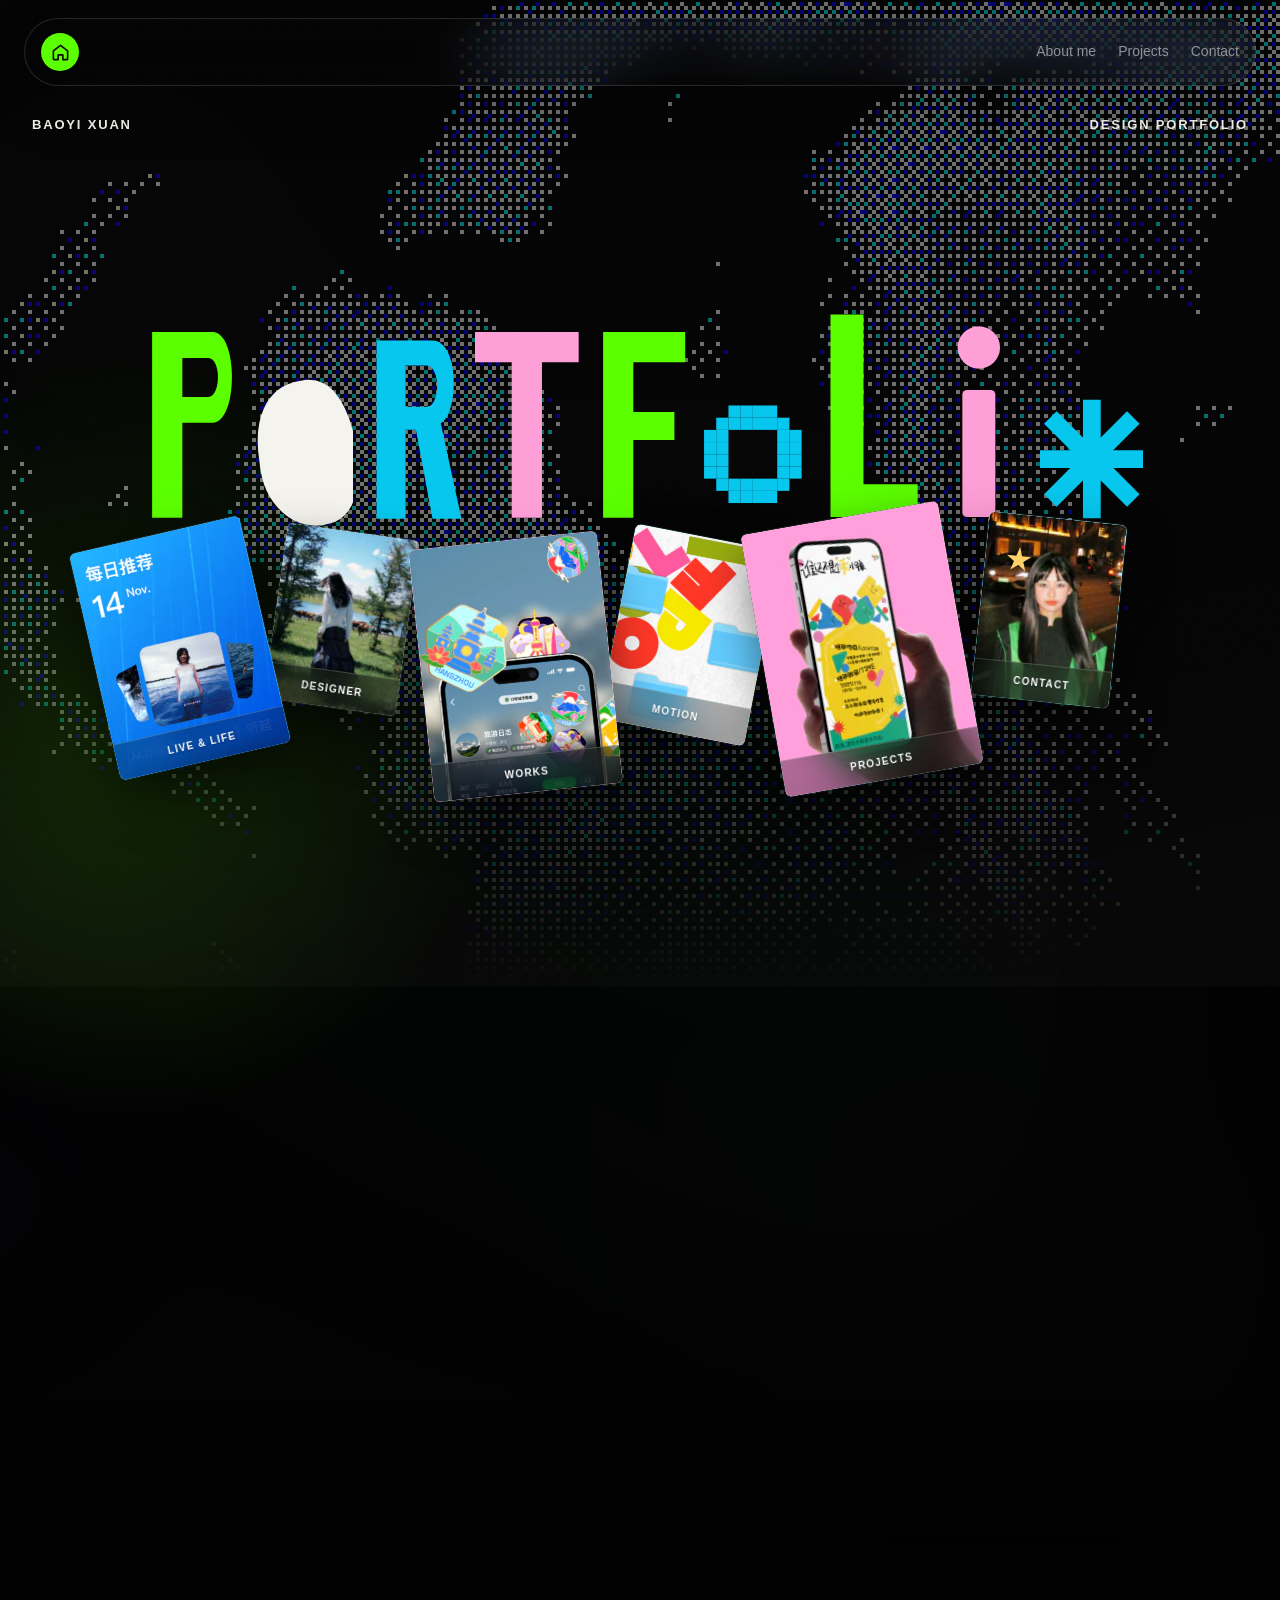
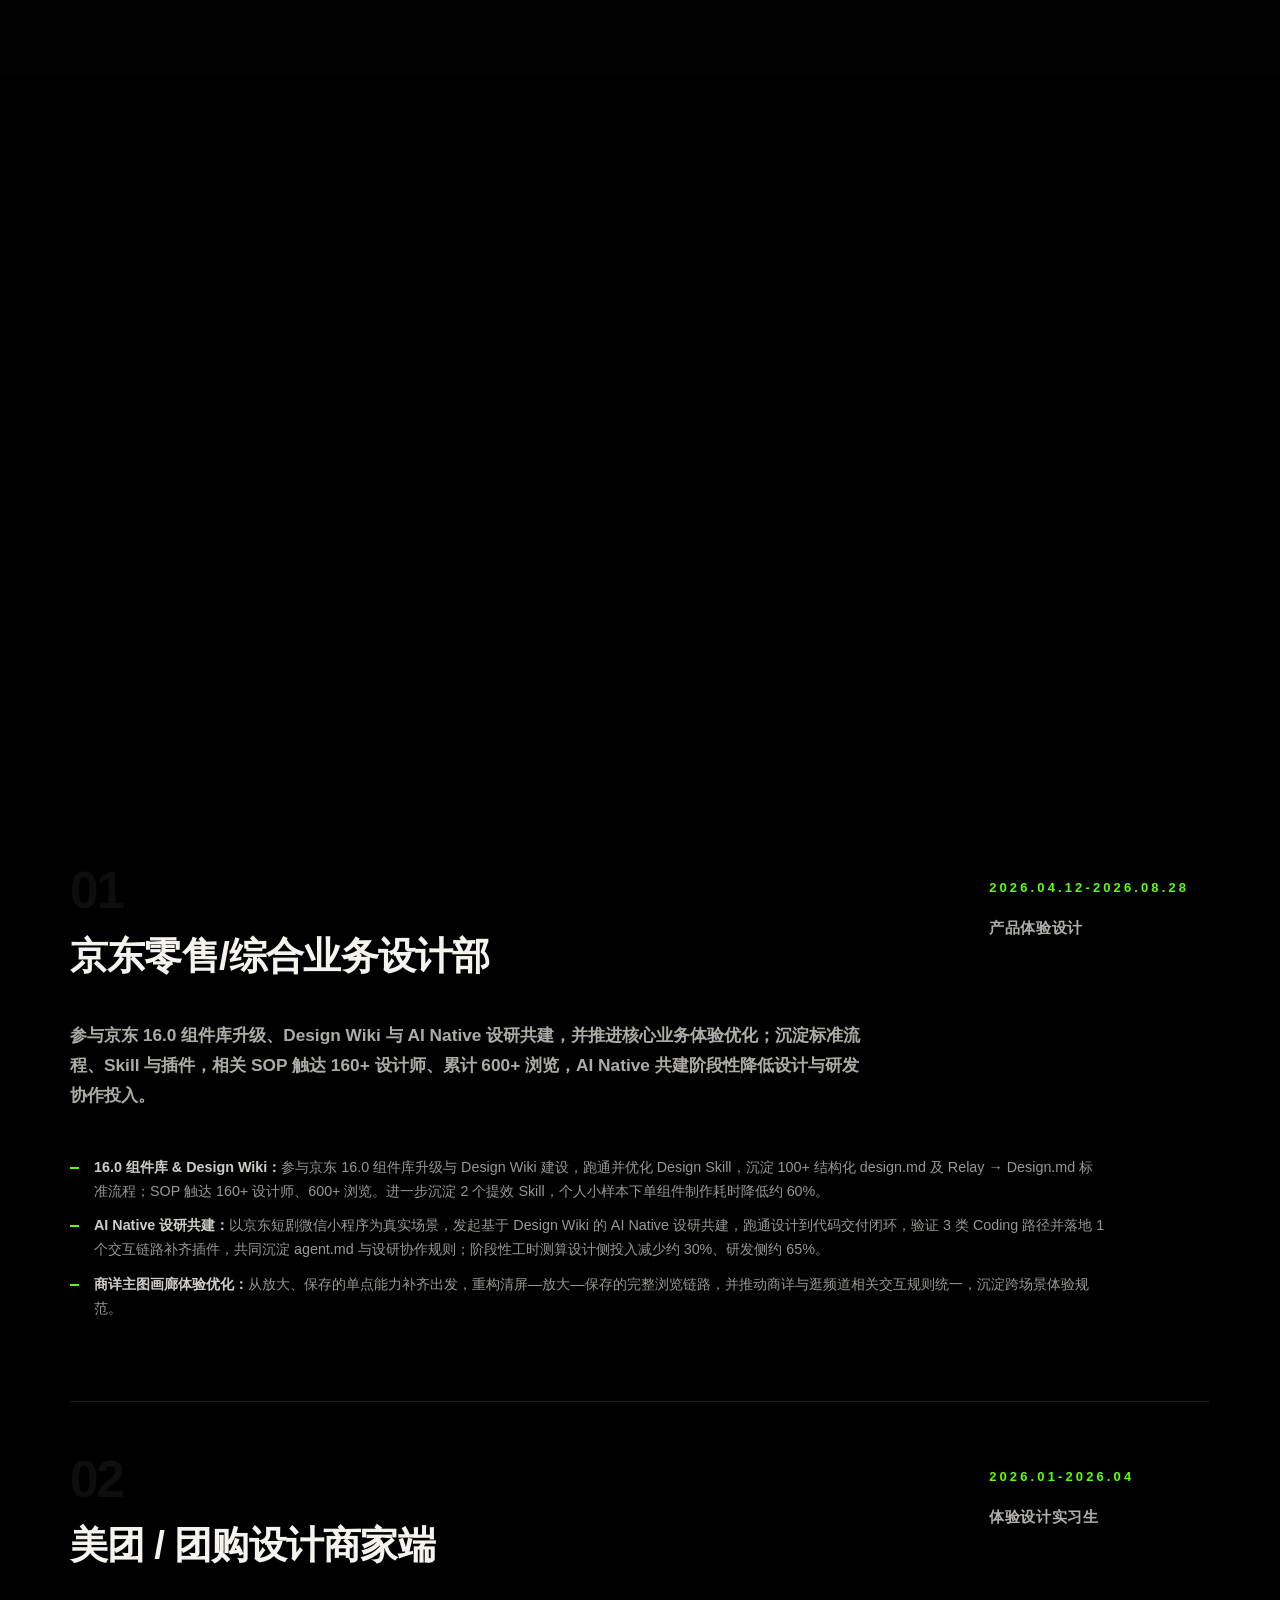
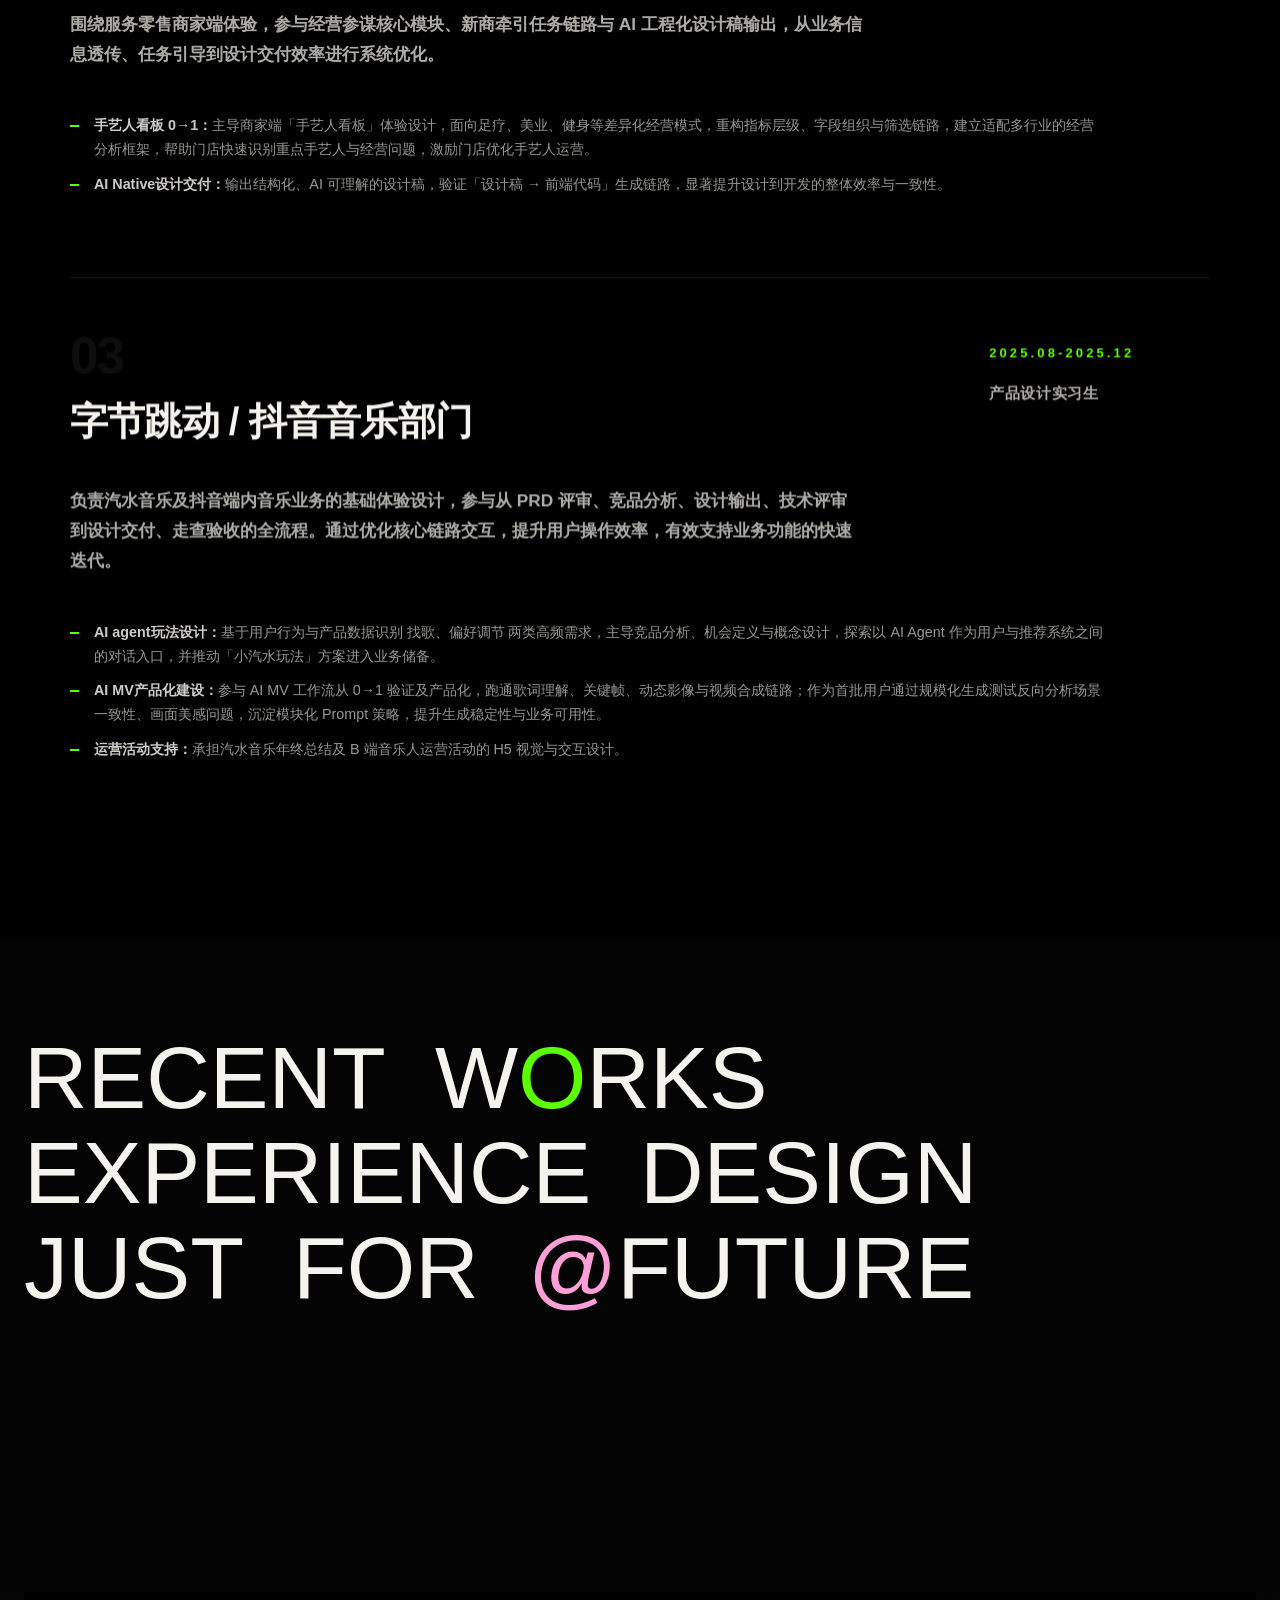
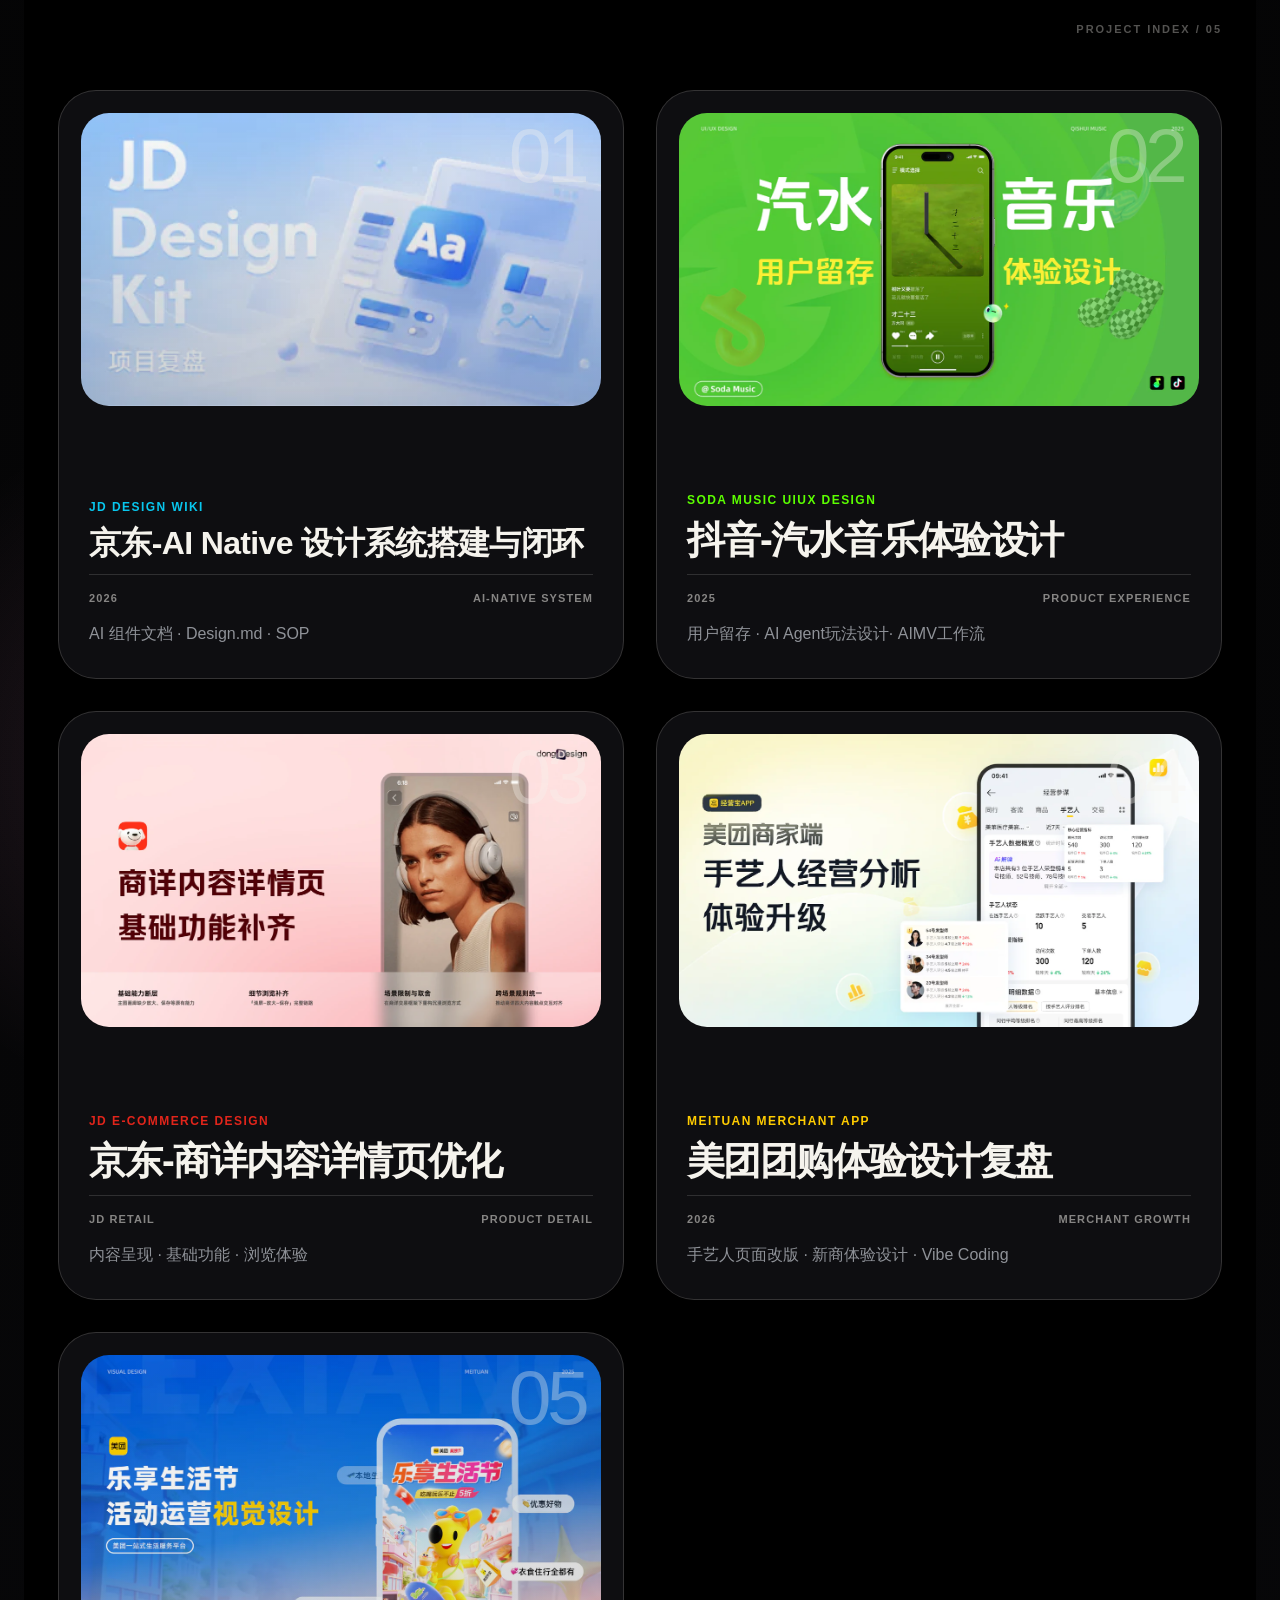
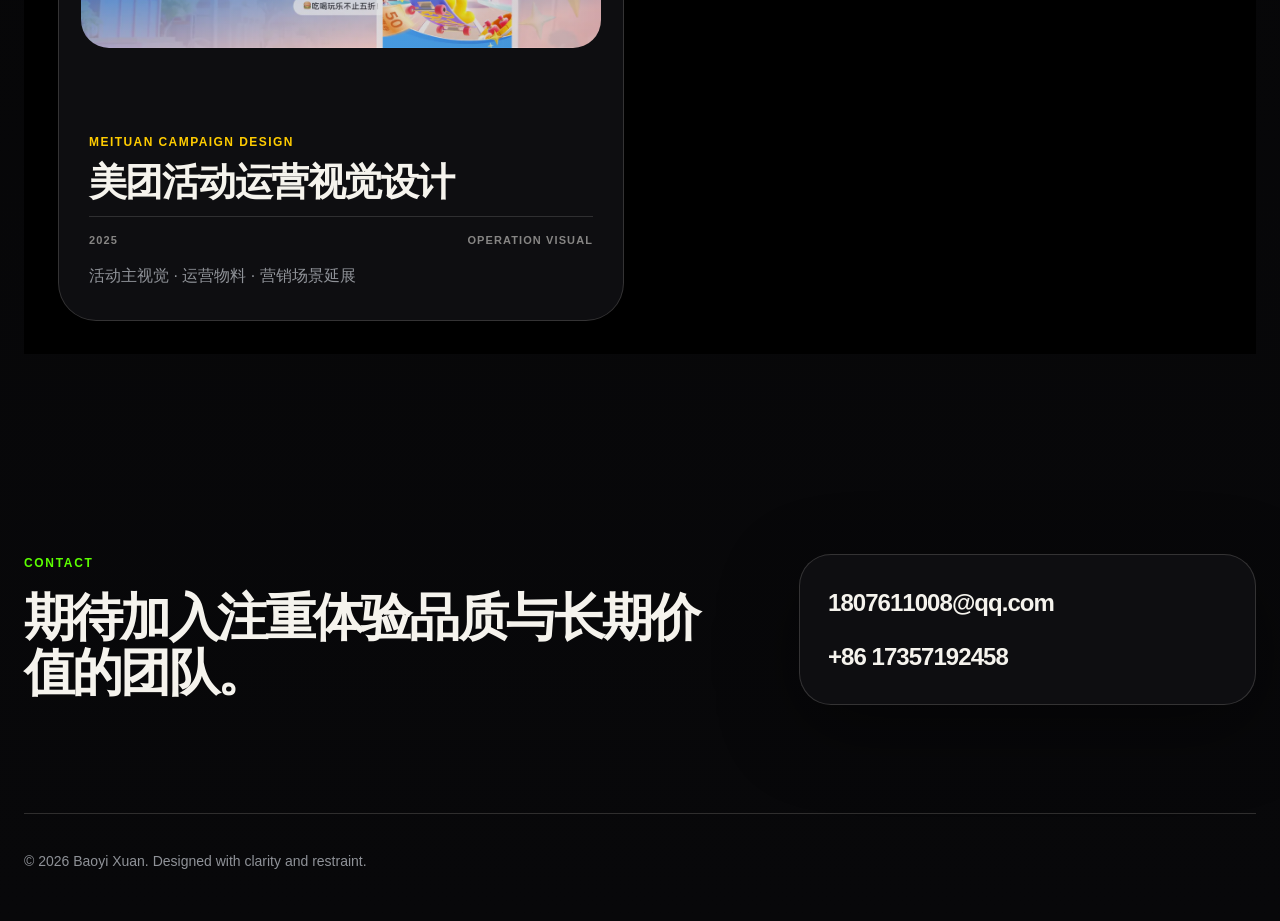
==== commit 6332dfcc: "Update JD Wiki story and portfolio contact" ====
--- a/index.html
+++ b/index.html
@@ -14,7 +14,7 @@
     <span class="brand-mark" aria-hidden="true"><svg viewBox="0 0 24 24" focusable="false"><path d="m3 10 9-7 9 7v10a1 1 0 0 1-1 1h-5v-6H9v6H4a1 1 0 0 1-1-1V10Z" /></svg></span>
   </a>
     <nav class="site-nav" aria-label="主导航">
-      <a href="#about">About</a>
+      <a href="#about">About me</a>
       <a href="#projects">Projects</a>
       <a href="#contact">Contact</a>
     </nav>
@@ -216,7 +216,7 @@
             <li class="tl-item" style="--i:0">
               <div class="tl-index" aria-hidden="true">01</div>
               <div class="tl-meta">
-                <span class="tl-time">2026.04-至今</span>
+                <span class="tl-time">2026.04.12-2026.08.28</span>
                 <span class="tl-role">产品体验设计</span>
               </div>
               <h3 class="tl-org">京东零售/综合业务设计部</h3>
@@ -339,9 +339,8 @@
         <h2>期待加入注重体验品质与长期价值的团队。</h2>
       </div>
       <div class="contact-card">
-        <a href="mailto:hello@example.com">hello@example.com</a>
-        <a href="tel:+8613800000000">+86 138 0000 0000</a>
-        <p>可替换为你的邮箱、电话、Behance、站酷、小红书或 LinkedIn 链接。</p>
+        <a href="mailto:1807611008@qq.com">1807611008@qq.com</a>
+        <a href="tel:+8617357192458">+86 17357192458</a>
       </div>
     </section>
   </main>
--- a/styles.css
+++ b/styles.css
@@ -5951,3 +5951,229 @@
     gap:20px;
   }
 }
+
+/* JD Wiki: phase-one Design Skill production chain result. */
+body.project-jd-wiki .jd-design-skill-result {
+  padding:clamp(80px,9vw,128px) max(24px,calc((100vw - 1180px)/2));
+  background:#fff;
+}
+
+body.project-jd-wiki .jd-design-skill-result-inner {
+  display:grid;
+  grid-template-columns:minmax(0,1fr) minmax(300px,.48fr);
+  align-items:center;
+  gap:clamp(48px,9vw,144px);
+}
+
+body.project-jd-wiki .jd-design-skill-result-copy {
+  max-width:680px;
+}
+
+body.project-jd-wiki .jd-design-skill-result-kicker {
+  margin:0;
+  color:#0066cc;
+  font:600 12px/1 "SF Pro Text",system-ui,-apple-system,sans-serif;
+  letter-spacing:-.01em;
+}
+
+body.project-jd-wiki .jd-design-skill-result h2 {
+  max-width:620px;
+  margin:16px 0 0;
+  color:#1d1d1f;
+  font:600 clamp(40px,4.5vw,64px)/1.08 "SF Pro Display",system-ui,-apple-system,sans-serif;
+  letter-spacing:-.048em;
+}
+
+body.project-jd-wiki .jd-design-skill-result-copy > p:not(.jd-design-skill-result-kicker) {
+  max-width:560px;
+  margin:24px 0 0;
+  color:#6e6e73;
+  font:400 clamp(16px,1.35vw,19px)/1.65 "SF Pro Text",system-ui,-apple-system,sans-serif;
+  letter-spacing:-.018em;
+}
+
+body.project-jd-wiki .jd-design-skill-result-flow {
+  display:flex;
+  flex-wrap:wrap;
+  gap:10px 24px;
+  margin:32px 0 0;
+  padding:0;
+  color:#1d1d1f;
+  list-style:none;
+  font:600 14px/1.35 "SF Pro Text",system-ui,-apple-system,sans-serif;
+  letter-spacing:-.02em;
+}
+
+body.project-jd-wiki .jd-design-skill-result-flow li {
+  display:flex;
+  align-items:center;
+  gap:24px;
+}
+
+body.project-jd-wiki .jd-design-skill-result-flow li:not(:last-child)::after {
+  color:#86868b;
+  content:"→";
+  font-weight:400;
+}
+
+body.project-jd-wiki .jd-design-skill-result-media {
+  display:flex;
+  width:min(100%,400px);
+  margin:0;
+  justify-self:center;
+  flex-direction:column;
+  gap:12px;
+}
+
+body.project-jd-wiki .jd-design-skill-result-media video {
+  display:block;
+  width:100%;
+  aspect-ratio:736 / 1600;
+  border-radius:18px;
+  background:#000;
+  box-shadow:0 20px 48px rgba(0,0,0,.14);
+}
+
+body.project-jd-wiki .jd-design-skill-result-media figcaption {
+  color:#86868b;
+  font:400 12px/1.35 "SF Pro Text",system-ui,-apple-system,sans-serif;
+  letter-spacing:-.01em;
+  text-align:center;
+}
+
+@media (max-width:860px) {
+  body.project-jd-wiki .jd-design-skill-result-inner {
+    grid-template-columns:1fr;
+    gap:48px;
+  }
+
+  body.project-jd-wiki .jd-design-skill-result-media {
+    width:min(100%,400px);
+    justify-self:start;
+  }
+}
+
+@media (max-width:600px) {
+  body.project-jd-wiki .jd-design-skill-result {
+    padding-top:80px;
+    padding-bottom:80px;
+  }
+
+  body.project-jd-wiki .jd-design-skill-result h2 {
+    font-size:40px;
+  }
+
+  body.project-jd-wiki .jd-design-skill-result-flow {
+    gap:10px 16px;
+    margin-top:24px;
+  }
+
+  body.project-jd-wiki .jd-design-skill-result-flow li {
+    gap:16px;
+  }
+
+  body.project-jd-wiki .jd-design-skill-result-media {
+    width:min(100%,360px);
+  }
+}
+
+/* JD Wiki: contribution overview after project context. */
+body.project-jd-wiki .jd-contribution-overview {
+  width:100vw;
+  margin-left:calc(50% - 50vw);
+  margin-right:calc(50% - 50vw);
+  padding:clamp(80px,9vw,128px) max(24px,calc((100vw - 1180px)/2));
+  background:#f5f5f7;
+}
+
+body.project-jd-wiki .jd-contribution-overview-head {
+  max-width:760px;
+}
+
+body.project-jd-wiki .jd-contribution-overview-head h2 {
+  margin:16px 0 0;
+  color:#1d1d1f;
+  font:600 clamp(40px,4.5vw,64px)/1.08 "SF Pro Display",system-ui,-apple-system,sans-serif;
+  letter-spacing:-.048em;
+}
+
+body.project-jd-wiki .jd-contribution-overview-role {
+  margin:16px 0 0;
+  color:#6e6e73;
+  font:500 clamp(14px,1.05vw,16px)/1.45 "SF Pro Text",system-ui,-apple-system,sans-serif;
+  letter-spacing:-.018em;
+}
+
+body.project-jd-wiki .jd-contribution-overview-list {
+  display:grid;
+  grid-template-columns:repeat(3,minmax(0,1fr));
+  gap:24px;
+  margin:clamp(40px,5vw,64px) 0 0;
+  padding:0;
+  list-style:none;
+}
+
+body.project-jd-wiki .jd-contribution-overview-list li {
+  display:flex;
+  min-height:270px;
+  padding:clamp(24px,2.7vw,36px);
+  flex-direction:column;
+  border-radius:18px;
+  background:#fff;
+}
+
+body.project-jd-wiki .jd-contribution-overview-index {
+  color:#0066cc;
+  font:600 14px/1 "SF Pro Text",system-ui,-apple-system,sans-serif;
+  letter-spacing:-.02em;
+}
+
+body.project-jd-wiki .jd-contribution-overview-list li > div {
+  margin-top:auto;
+}
+
+body.project-jd-wiki .jd-contribution-overview-list h3 {
+  margin:0;
+  color:#1d1d1f;
+  font:600 clamp(22px,2vw,28px)/1.2 "SF Pro Display",system-ui,-apple-system,sans-serif;
+  letter-spacing:-.035em;
+}
+
+body.project-jd-wiki .jd-contribution-overview-list p {
+  margin:14px 0 0;
+  color:#6e6e73;
+  font:400 clamp(16px,1.25vw,18px)/1.55 "SF Pro Text",system-ui,-apple-system,sans-serif;
+  letter-spacing:-.018em;
+}
+
+@media (max-width:860px) {
+  body.project-jd-wiki .jd-contribution-overview-list {
+    grid-template-columns:1fr;
+  }
+
+  body.project-jd-wiki .jd-contribution-overview-list li {
+    min-height:0;
+    gap:48px;
+  }
+}
+
+@media (max-width:600px) {
+  body.project-jd-wiki .jd-contribution-overview {
+    padding-top:80px;
+    padding-bottom:80px;
+  }
+
+  body.project-jd-wiki .jd-contribution-overview-head h2 {
+    font-size:40px;
+  }
+
+  body.project-jd-wiki .jd-contribution-overview-list {
+    gap:16px;
+    margin-top:40px;
+  }
+
+  body.project-jd-wiki .jd-contribution-overview-list li {
+    padding:24px;
+    gap:40px;
+  }
+}
